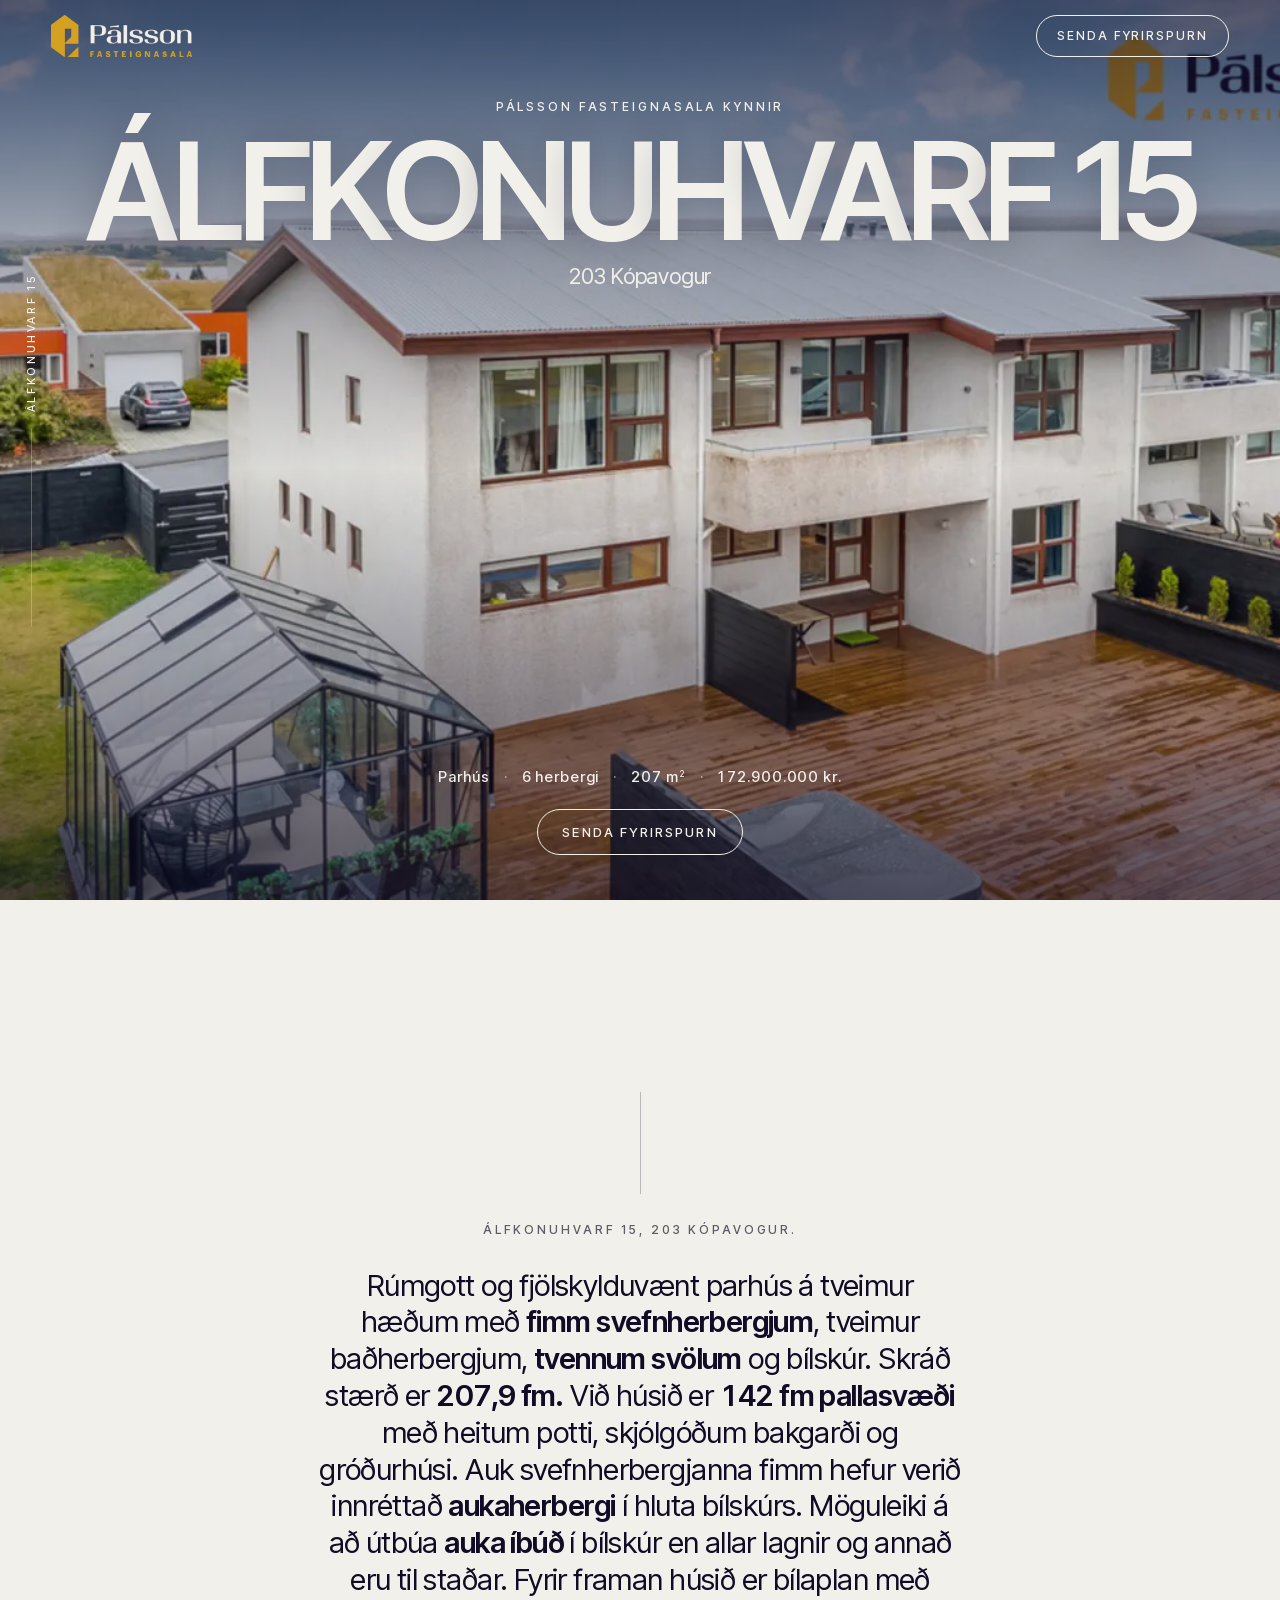
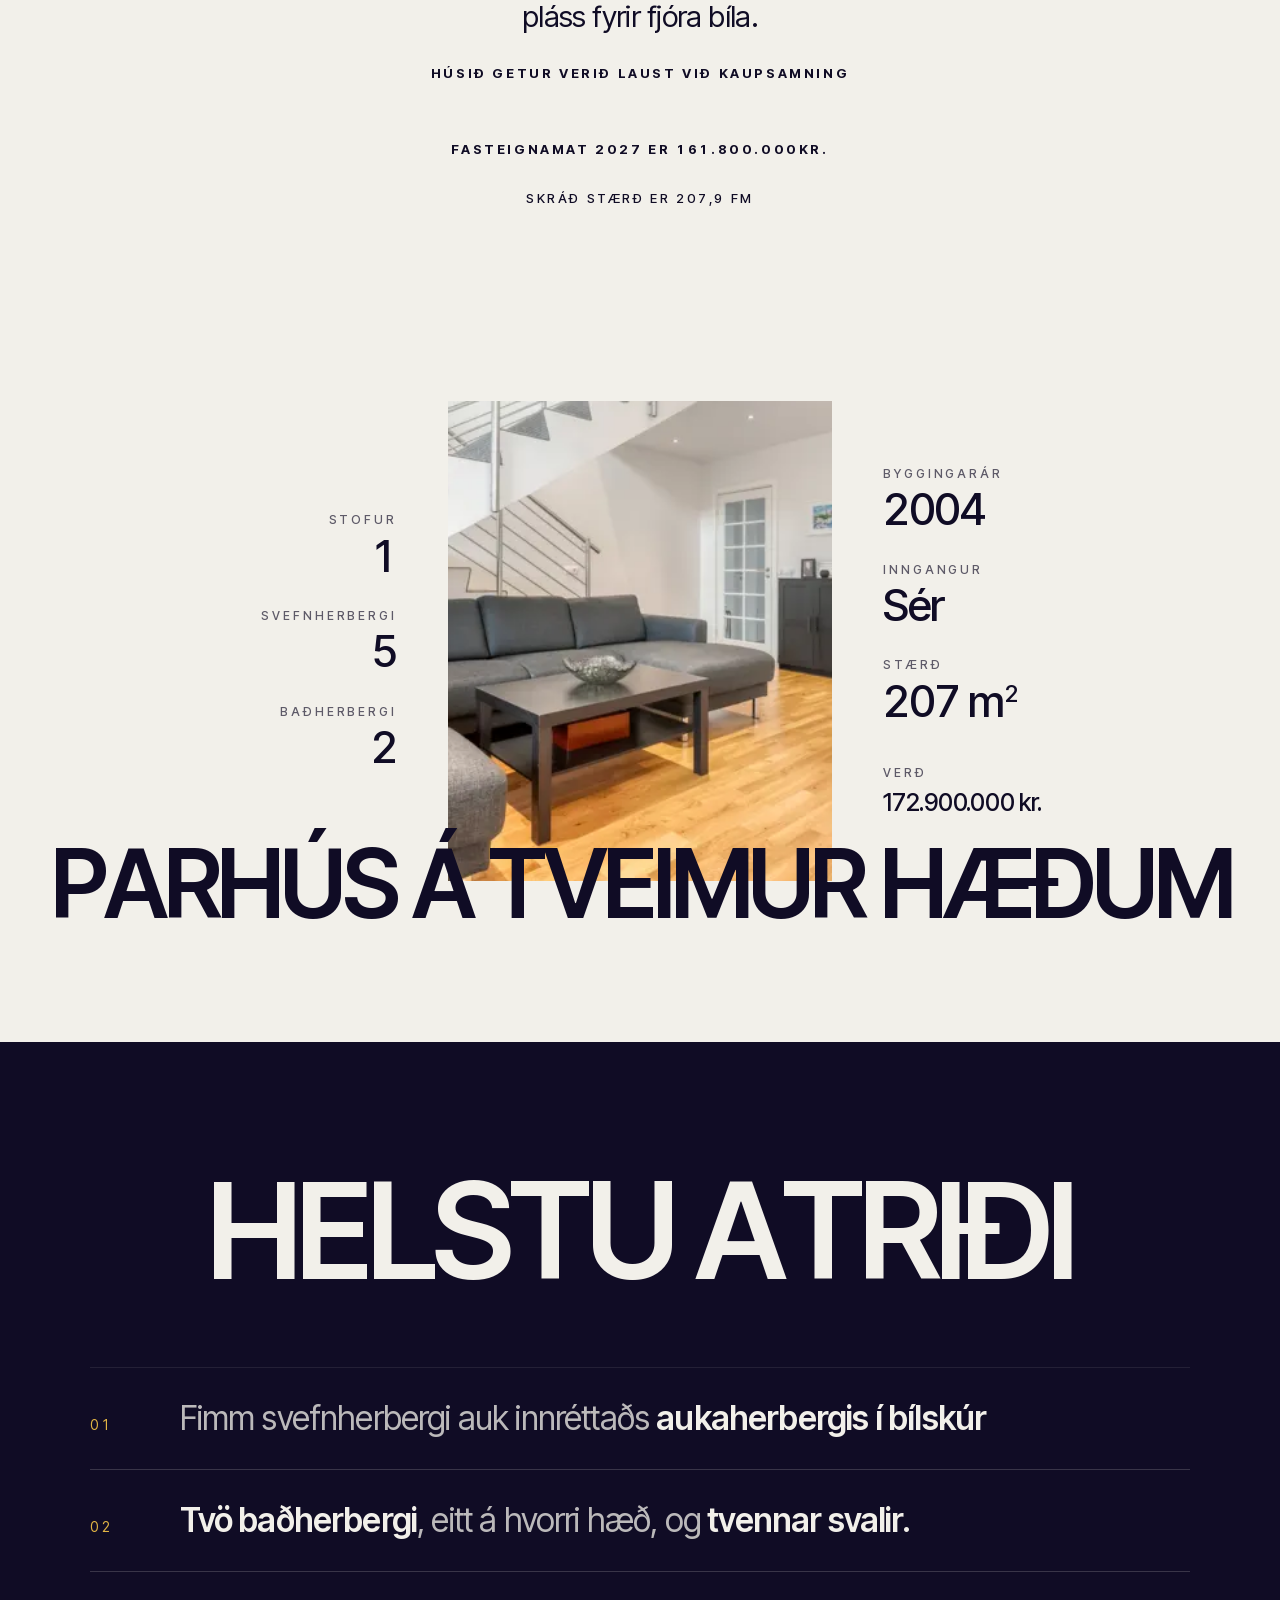
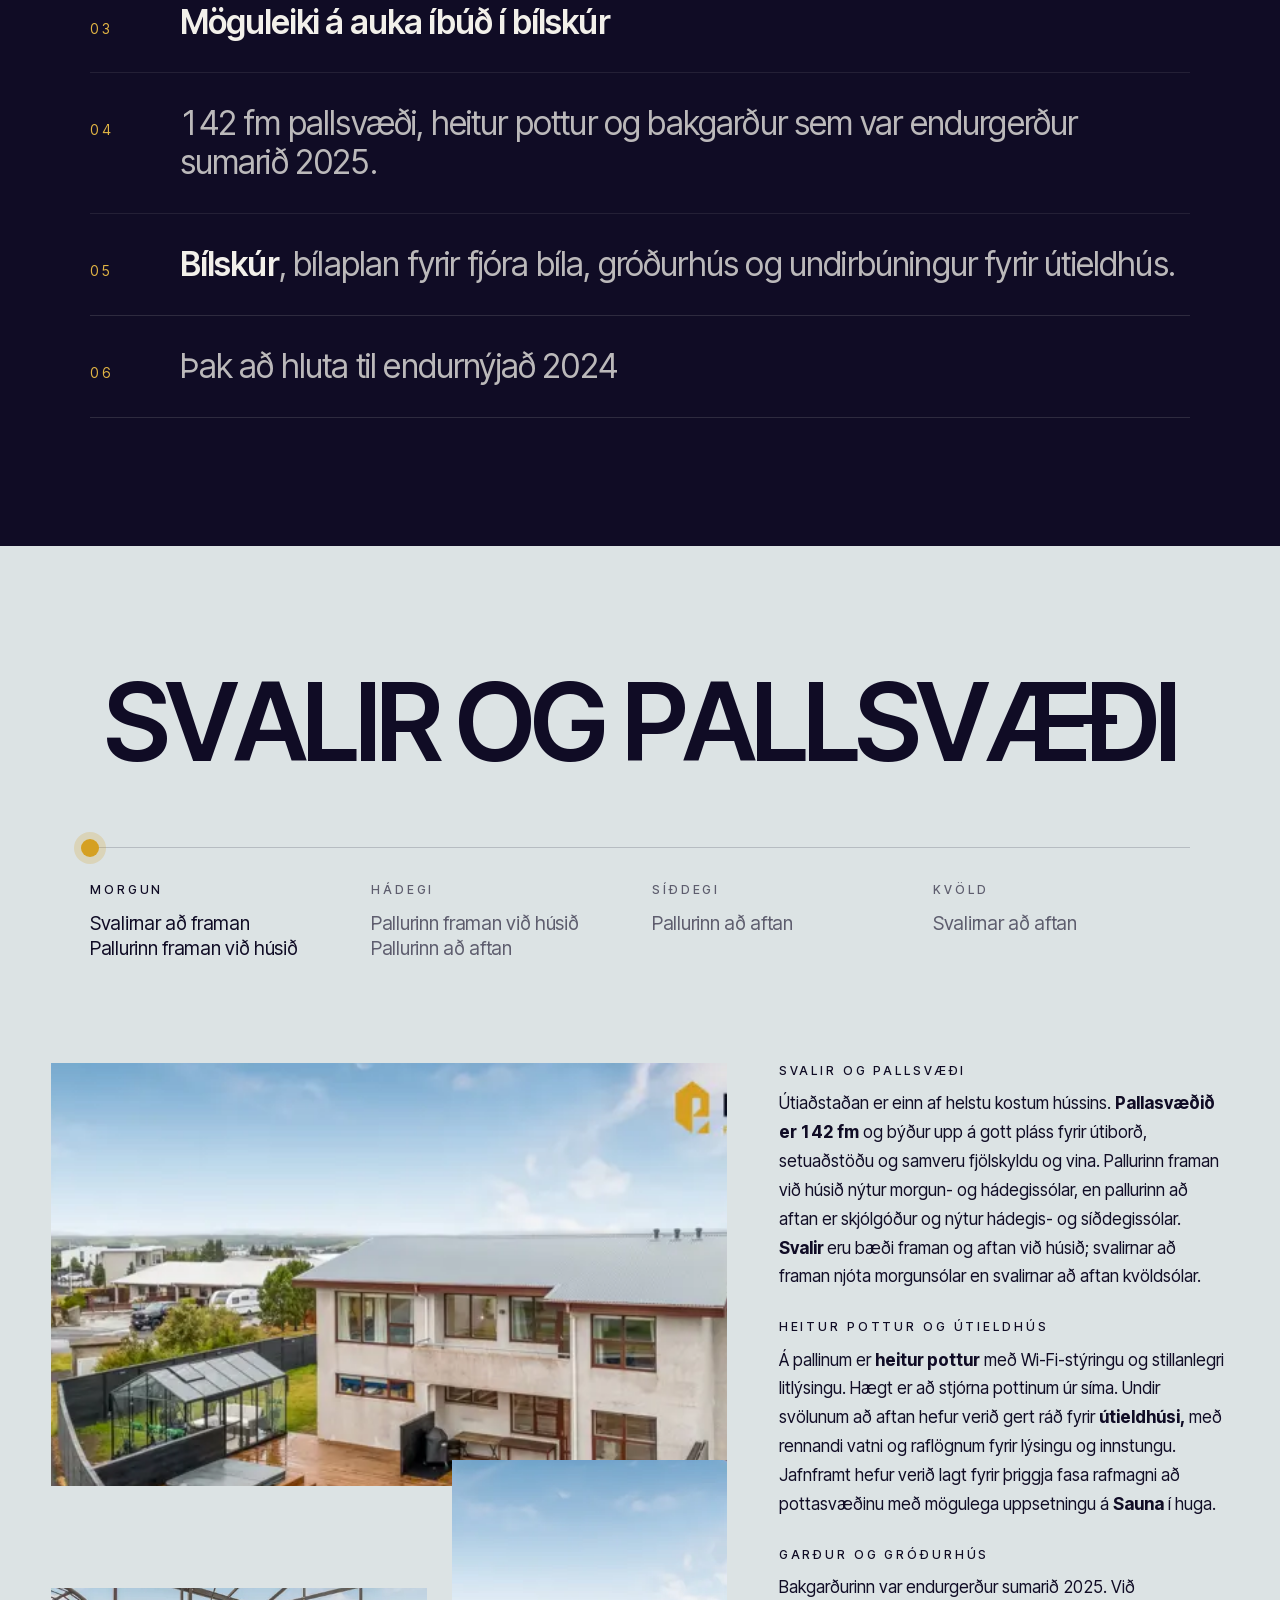
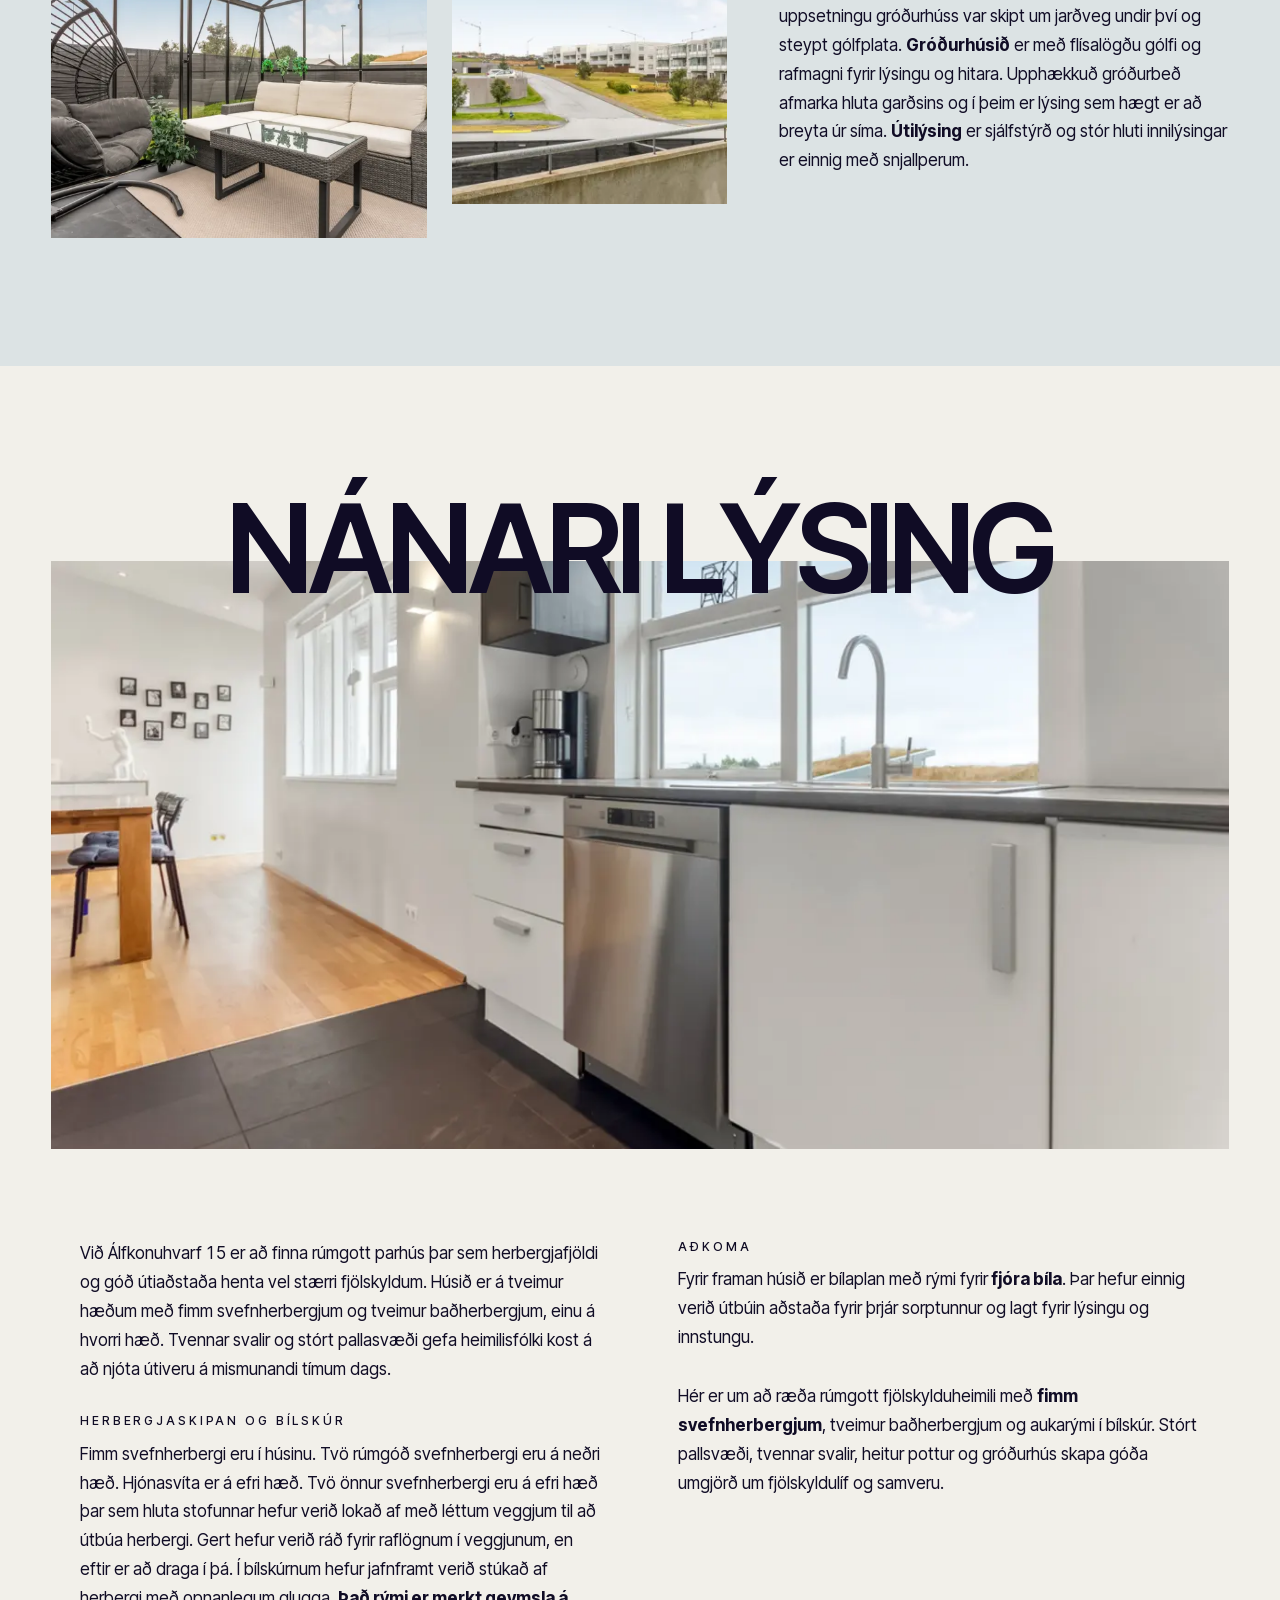
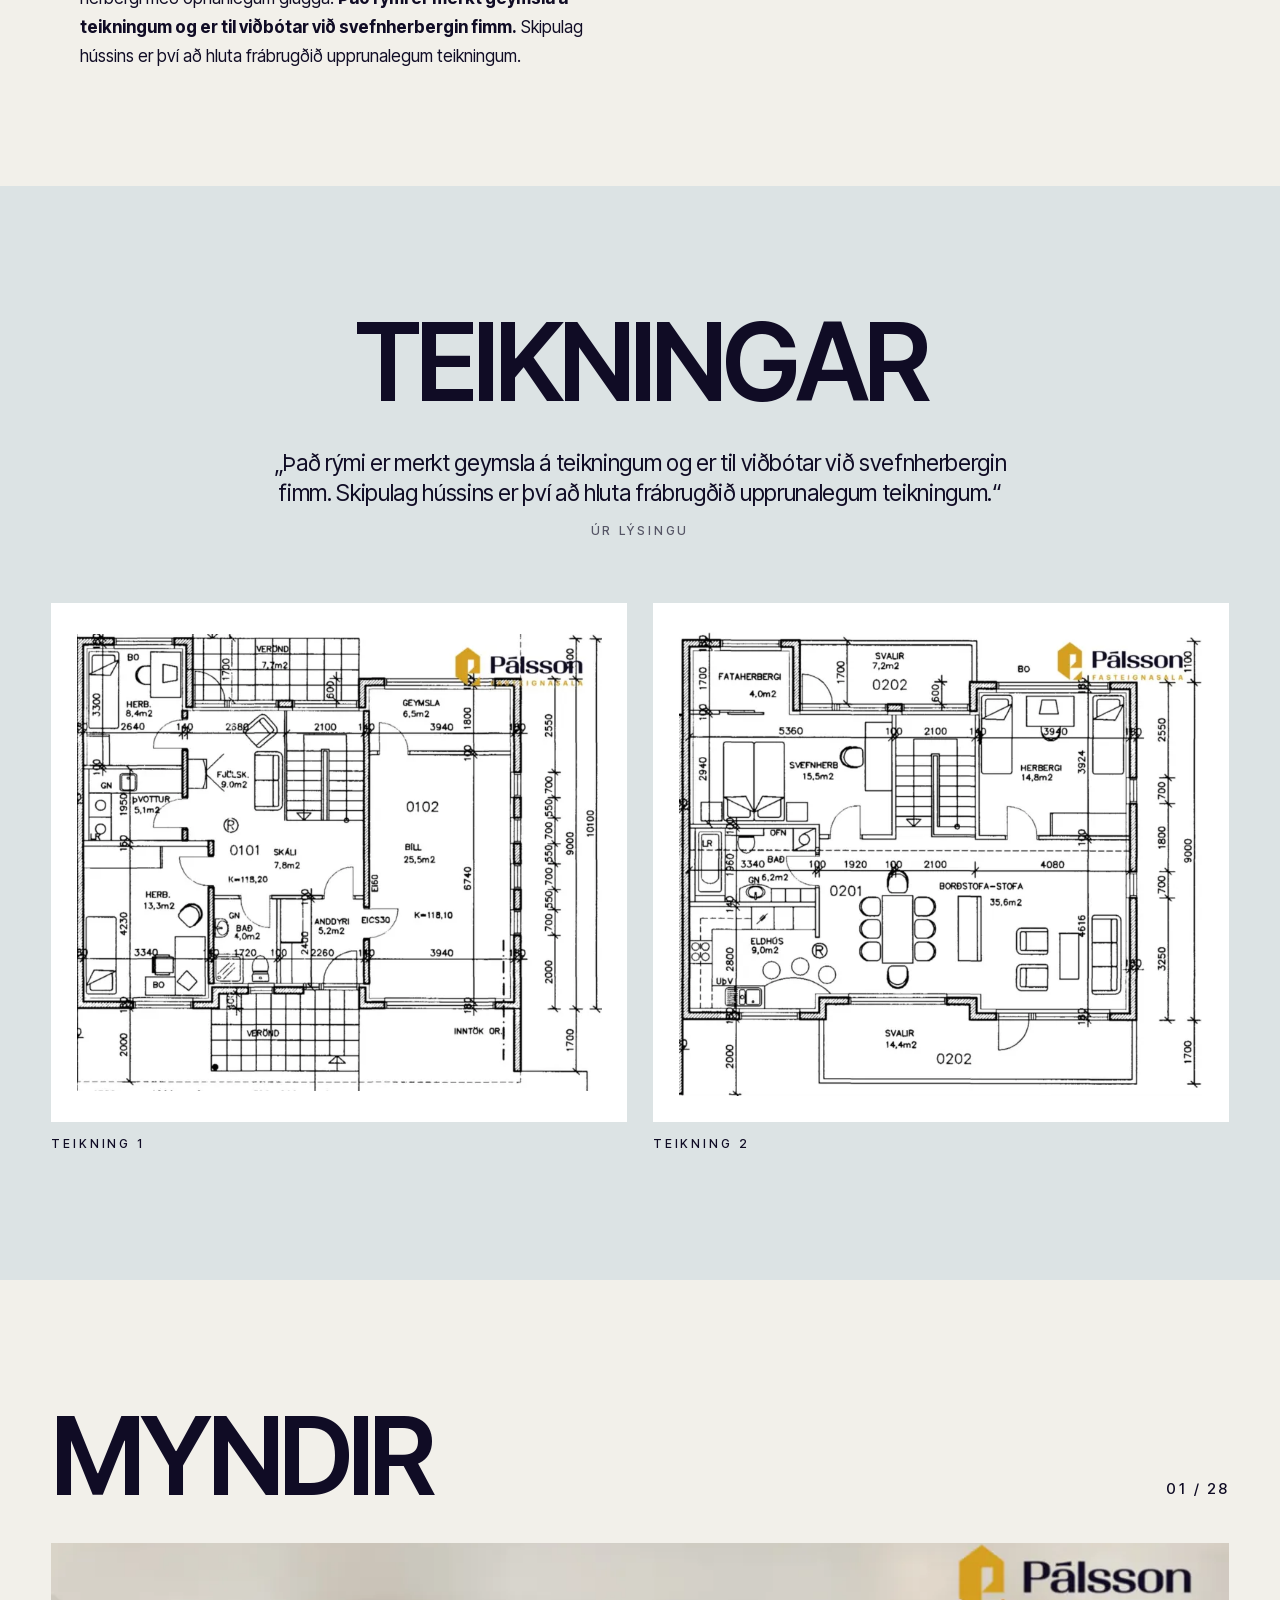
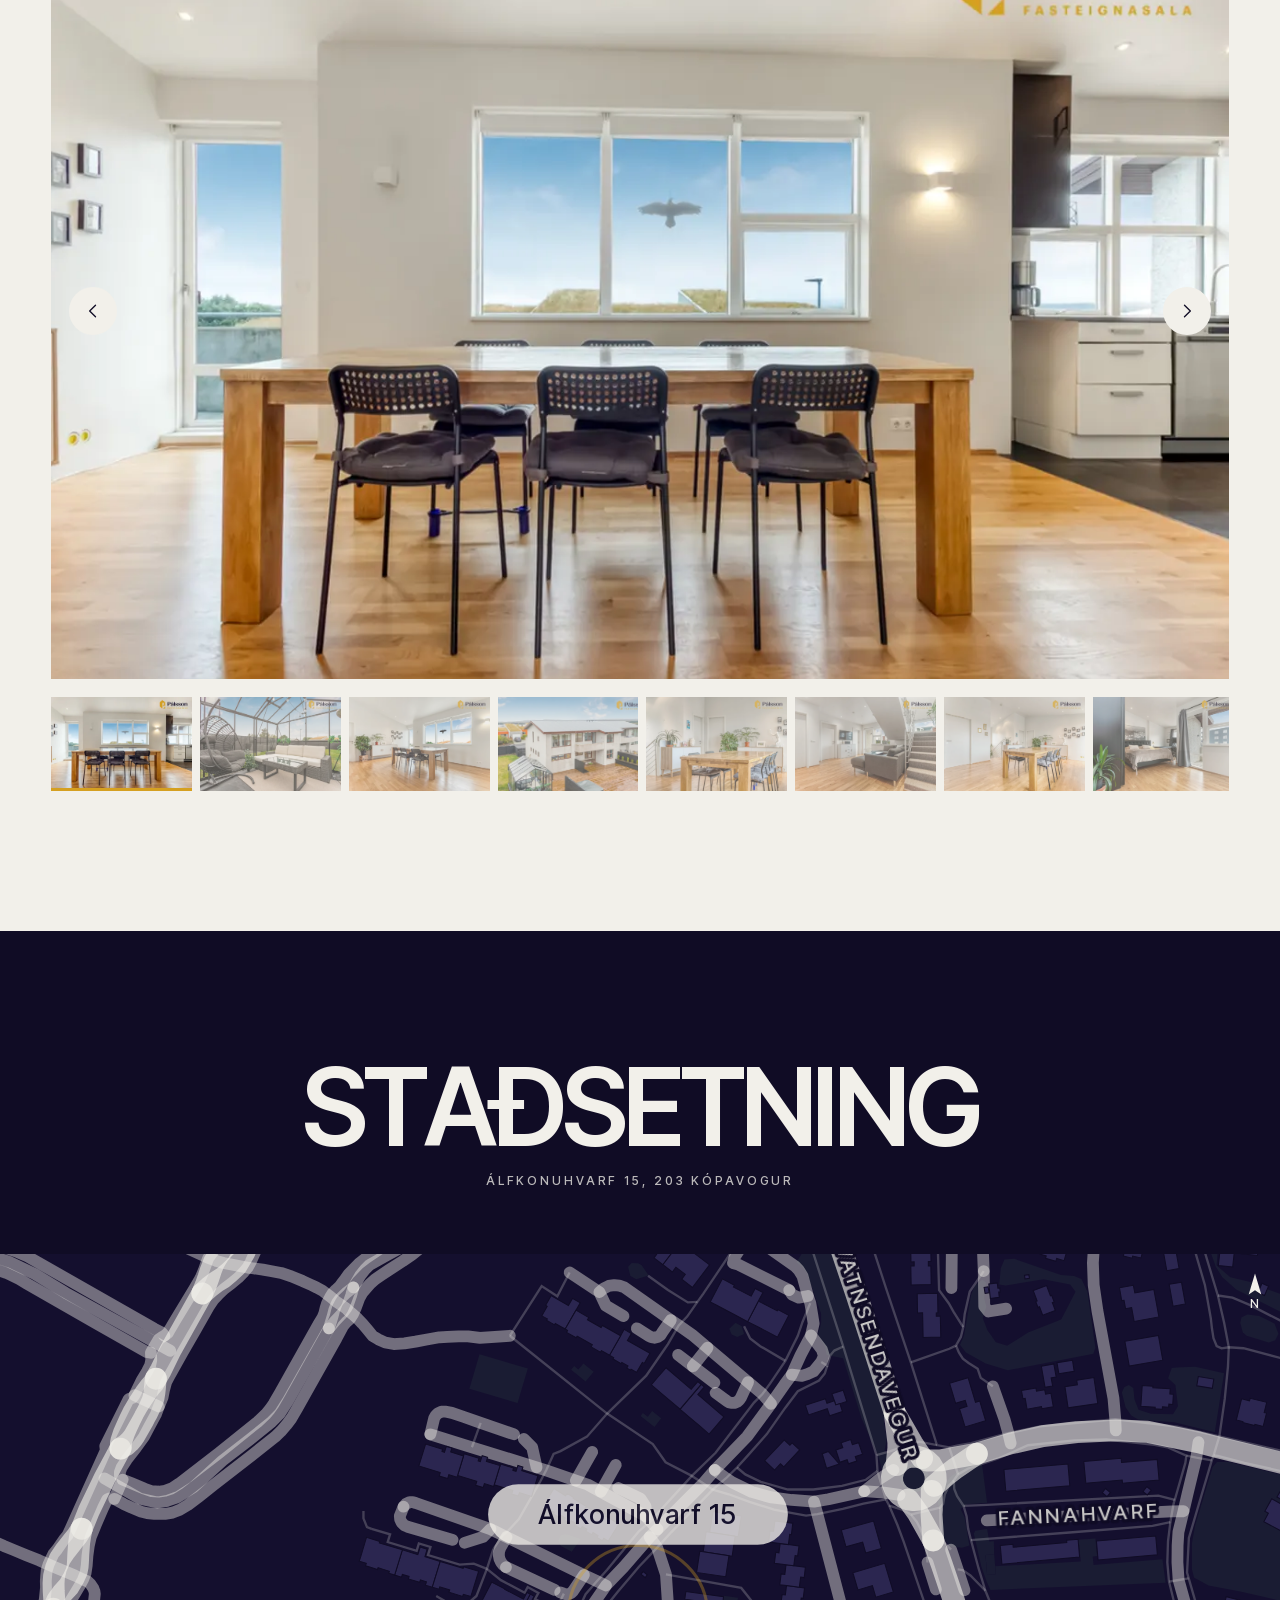
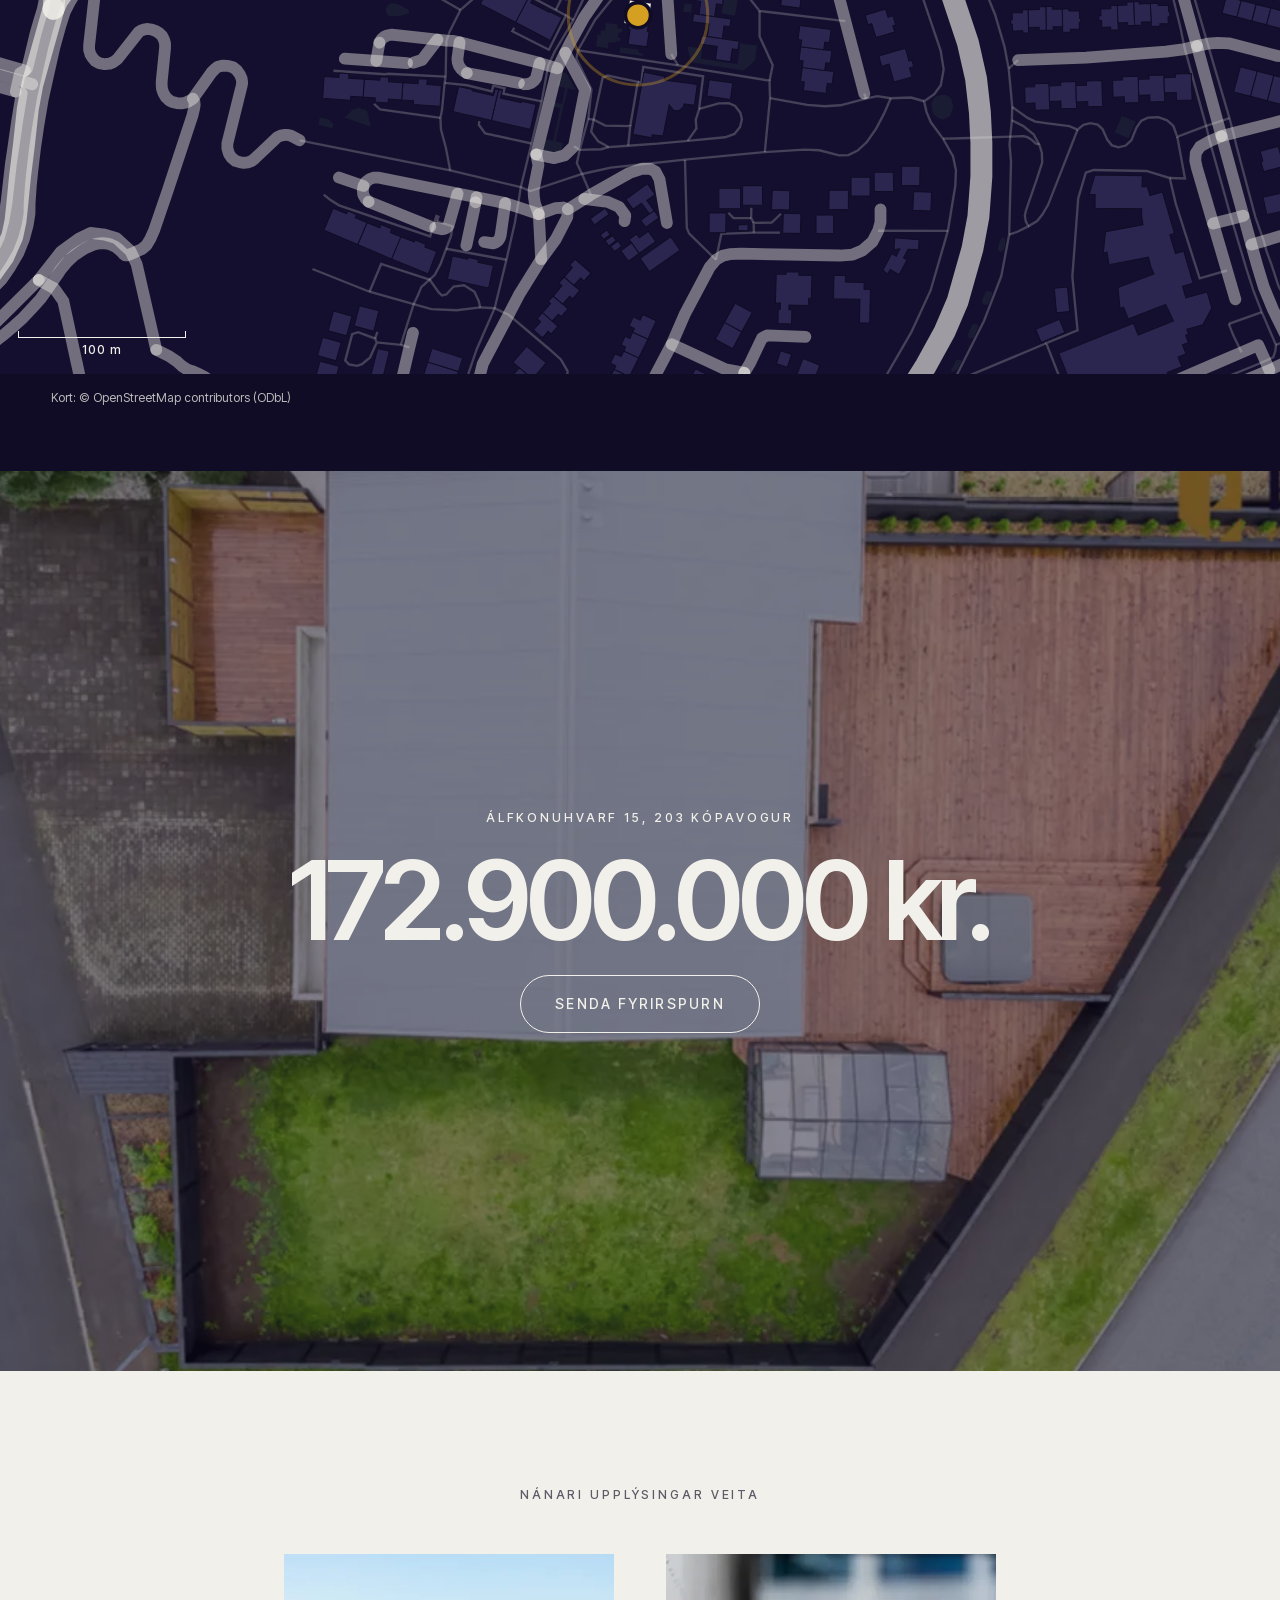
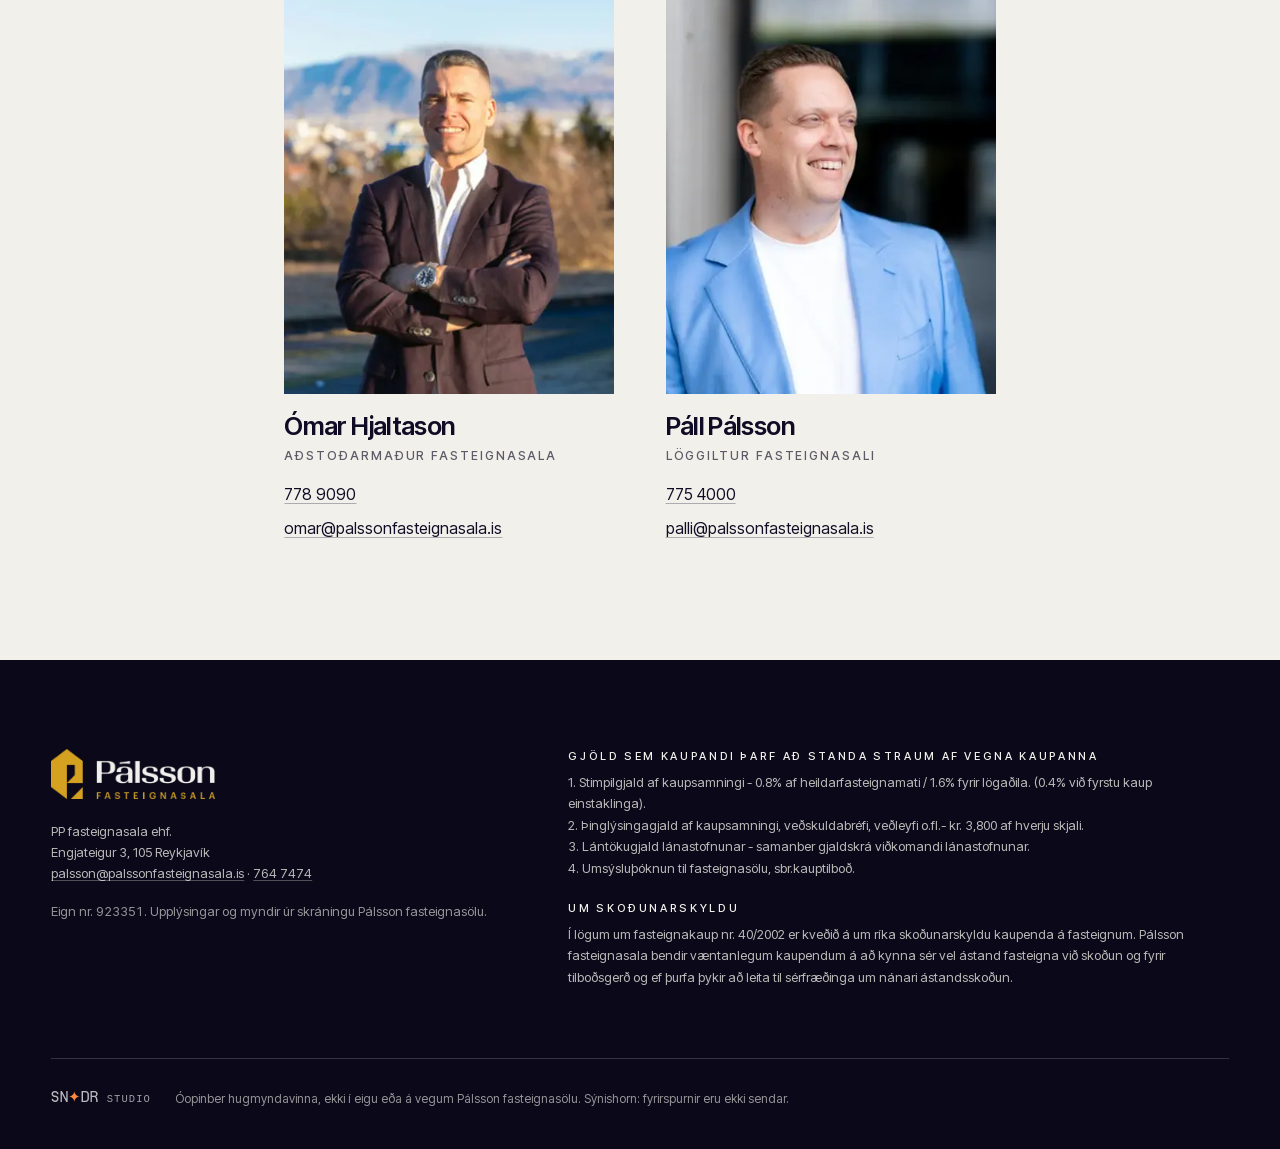
==== index.html @ 343c60f1 "Deploy d986062 (noindex preview, listing 923351)" ====
<!doctype html>
<html lang="is" class="no-js">
<head>
<meta charset="utf-8">
<meta name="viewport" content="width=device-width, initial-scale=1, viewport-fit=cover">
<title>Álfkonuhvarf 15, 203 Kópavogur | Pálsson fasteignasala</title>
<meta name="description" content="Rúmgott og fjölskylduvænt parhús á tveimur hæðum með fimm svefnherbergjum, tveimur baðherbergjum, tvennum svölum og bílskúr. Skráð stærð er 207,9 fm.">
<meta name="robots" content="noindex, nofollow">
<meta property="og:type" content="website">
<meta property="og:title" content="Álfkonuhvarf 15, 203 Kópavogur">
<meta property="og:description" content="Rúmgott og fjölskylduvænt parhús á tveimur hæðum með fimm svefnherbergjum, tveimur baðherbergjum, tvennum svölum og bílskúr. Skráð stærð er 207,9 fm.">
<meta property="og:image" content="og.jpg">
<meta name="theme-color" content="#100C25">
<link rel="icon" type="image/png" href="favicon.png">
<link rel="apple-touch-icon" href="apple-touch-icon.png">
<link rel="preload" as="font" type="font/woff2" href="fonts/InterTight-vf-latin.woff2" crossorigin>
<link rel="preload" as="image" href="img/05-2000.webp" imagesrcset="img/05-720.webp 720w, img/05-1280.webp 1280w, img/05-2000.webp 2000w" imagesizes="100vw" fetchpriority="high">
<script>(function () {
  var root = document.documentElement;
  function set(v) { if (root.getAttribute('data-input') !== v) root.setAttribute('data-input', v); }
  addEventListener('pointerdown', function () { set('pointer'); }, true);
  addEventListener('keydown', function (e) {
    if (e.key === 'Shift' || e.key === 'Control' || e.key === 'Alt' || e.key === 'Meta') return;
    set('key');
  }, true);
})();(function(h){h.classList.replace('no-js','js');if(!matchMedia('(prefers-reduced-motion: reduce)').matches){h.classList.add('motion');setTimeout(function(){if(!h.classList.contains('ready'))h.classList.remove('motion')},4000)}})(document.documentElement);</script>
<link rel="stylesheet" href="css/site.css">
<style>html[data-input="pointer"] :focus-visible:not(input):not(textarea):not(select):not([contenteditable="true"]) { outline: none; }
/* a focus target that is only a container (a menu panel, a dialog, a drawer): never ring it */
[tabindex="-1"]:focus { outline: none; }@font-face{font-family:'ProjektBlackbirdIS';src:url('fonts/ProjektBlackbirdIS.otf') format('opentype');font-weight:400;font-style:normal;font-display:swap}
.sndr-badge{display:inline-flex;align-items:center;gap:0.5rem;min-height:44px;text-decoration:none}
.sndr-badge-mark{font-family:'ProjektBlackbirdIS',sans-serif;color:var(--sndr-ink);font-size:15px;letter-spacing:0.02em}
.sndr-badge-star{color:var(--sndr-ember)}
.sndr-badge-studio{font-family:'Geist Mono',ui-monospace,'SF Mono',Menlo,monospace;color:var(--sndr-ink);font-size:10.5px;letter-spacing:0.1em;opacity:0.85}</style>
<script type="application/ld+json">{"@context":"https://schema.org","@type":["RealEstateListing","Product"],"name":"Álfkonuhvarf 15, 203 Kópavogur","image":"og.jpg","description":"Rúmgott og fjölskylduvænt parhús á tveimur hæðum með fimm svefnherbergjum, tveimur baðherbergjum, tvennum svölum og bílskúr. Skráð stærð er 207,9 fm.","offers":{"@type":"Offer","price":"172900000","priceCurrency":"ISK","availability":"https://schema.org/InStock","seller":{"@type":"RealEstateAgent","name":"Pálsson fasteignasala","telephone":"764 7474","address":"Engjateigur 3, 105 Reykjavík"},"itemOffered":{"@type":"House","name":"Álfkonuhvarf 15, 203 Kópavogur","floorSize":{"@type":"QuantitativeValue","value":"207","unitCode":"MTK"},"numberOfRooms":"6","yearBuilt":2004,"address":{"@type":"PostalAddress","streetAddress":"Álfkonuhvarf 15","postalCode":"203","addressLocality":"Kópavogur","addressCountry":"IS"},"geo":{"@type":"GeoCoordinates","latitude":64.09043239,"longitude":-21.81172445}}}}</script>
</head>
<body>
<a class="ep-skip" href="#efni">Fara í efni</a>

<header class="ep-head" data-head>
  <a class="ep-head__logo" href="#top" aria-label="Pálsson fasteignasala, efst á síðu">
    <img class="is-dark" src="brand/logo.webp" width="196" height="59" alt="Pálsson fasteignasala">
    <img class="is-light" src="brand/logo-light.webp" width="196" height="59" alt="" aria-hidden="true">
  </a>
  <button class="ep-btn ep-btn--head" type="button" data-enquiry-open><span class="ep-btn__fill" aria-hidden="true"></span><span class="ep-btn__label">Senda fyrirspurn</span></button>
</header>

<div class="ep-rail" aria-hidden="true"><span class="ep-rail__label" data-rail-label>Álfkonuhvarf 15</span><span class="ep-rail__track"><span class="ep-rail__fill" data-rail-fill></span></span></div>

<main id="efni">
  <div class="ep-hero-wrap" id="top" data-bg="photo" data-label="Álfkonuhvarf 15">
    <section class="ep-hero" data-hero>
      <div class="ep-hero__media" data-hero-media><img class="ep-hero__img" src="img/05-1280.webp" srcset="img/05-720.webp 720w, img/05-1280.webp 1280w, img/05-2000.webp 2000w" sizes="100vw" width="2400" height="1350" alt="Álfkonuhvarf 15: mynd 5 af 30 úr skráningu" fetchpriority="high" decoding="async" ></div>
      <div class="ep-hero__shade" aria-hidden="true"></div>
      <div class="ep-hero__text" data-hero-text>
        <p class="ep-label ep-hero__kicker" data-ctn>Pálsson Fasteignasala kynnir</p>
        <h1 class="ep-hero__title" data-fit data-chars-hero><span>ÁLFKONUHVARF 15</span></h1>
        <p class="ep-hero__place" data-ctn>203 Kópavogur</p>
        <p class="ep-hero__open" data-ctn data-until="2026-11-18T12:30:00"><span class="ep-label">Opið hús</span><span>Eignin verður sýnd miðvikudaginn 18. nóvember 2026 milli kl. 12:00 og kl. 12:30.</span></p>
        <ul class="ep-hero__cards" data-ctn aria-label="Helstu tölur"><li>Parhús</li><li class="dot" aria-hidden="true">·</li><li><span class="n">6 </span>herbergi</li><li class="dot" aria-hidden="true">·</li><li><span class="n">207 m<sup>2</sup></span></li><li class="dot" aria-hidden="true">·</li><li><span class="n">172.900.000 kr.</span></li></ul>
        <div class="ep-hero__cta" data-ctn><button class="ep-btn ep-btn--light" type="button" data-enquiry-open><span class="ep-btn__fill" aria-hidden="true"></span><span class="ep-btn__label">Senda fyrirspurn</span></button></div>
      </div>
    </section>
  </div>

  <section class="ep-intro" data-bg="light" data-label="Eignin" data-gable>
    <div class="ep-wrap ep-intro__inner">
      <span class="ep-rule ep-rule--v" data-line aria-hidden="true"></span>
      <p class="ep-label ep-intro__addr" data-ctn>Álfkonuhvarf 15, 203 Kópavogur.</p>
      <p class="ep-lead" data-ctn>Rúmgott og fjölskylduvænt parhús á tveimur hæðum með <strong>fimm svefnherbergjum</strong>, tveimur baðherbergjum, <strong>tvennum svölum</strong> og bílskúr. Skráð stærð er <strong><span class="n">207,9 fm</span>.</strong> Við húsið er <strong><span class="n">142 fm</span> pallasvæði</strong> með heitum potti, skjólgóðum bakgarði og gróðurhúsi. Auk svefnherbergjanna fimm hefur verið innréttað <strong>aukaherbergi</strong> í hluta bílskúrs. Möguleiki á að útbúa <strong>auka íbúð </strong>í bílskúr en allar lagnir og annað eru til staðar. Fyrir framan húsið er bílaplan með pláss fyrir fjóra bíla.</p>
      <p class="ep-intro__p" data-ctn><strong>Húsið getur verið laust við kaupsamning</p>
      <p class="ep-intro__p" data-ctn>Fasteignamat <span class="n">2027 </span>er <span class="n">161.800.000kr.</span></strong></p>
      <p class="ep-intro__p" data-ctn>Skráð stærð er <span class="n">207,9 fm</span></p>
    </div>
  </section>

  <section class="ep-facts" data-bg="light" data-label="Eignin">
    <div class="ep-facts__grid ep-wrap">
      <dl class="ep-facts__col"><div class="ep-fact"><dt class="ep-label">Stofur</dt><dd><span class="n">1</span></dd></div><div class="ep-fact"><dt class="ep-label">Svefnherbergi</dt><dd><span class="n">5</span></dd></div><div class="ep-fact"><dt class="ep-label">Baðherbergi</dt><dd><span class="n">2</span></dd></div></dl>
      <figure class="ep-frame ep-facts__photo" data-parallax><img class="" src="img/21-1280.webp" srcset="img/21-720.webp 720w, img/21-1280.webp 1280w, img/21-2000.webp 2000w" sizes="(min-width: 992px) 30vw, 80vw" width="2400" height="1601" alt="Álfkonuhvarf 15: mynd 21 af 30 úr skráningu" loading="lazy" decoding="async" ></figure>
      <div class="ep-facts__col ep-facts__col--r">
        <dl><div class="ep-fact"><dt class="ep-label">Byggingarár</dt><dd><span class="n">2004</span></dd></div><div class="ep-fact"><dt class="ep-label">Inngangur</dt><dd><span class="n">Sér</span></dd></div><div class="ep-fact"><dt class="ep-label">Stærð</dt><dd><span class="n">207 m<sup>2</sup></span></dd></div></dl>
        <p class="ep-facts__price"><span class="ep-label">Verð</span><span class="n">172.900.000 kr.</span></p>
      </div>
    </div>
    <h2 class="ep-display ep-facts__title" data-chars data-fit="shrink"><span>PARHÚS Á TVEIMUR HÆÐUM</span></h2>
  </section>

  <section class="ep-hl" data-bg="dark" data-label="Helstu atriði">
    <div class="ep-wrap">
      <h2 class="ep-display ep-hl__title" data-chars>HELSTU ATRIÐI</h2>
      <ol class="ep-hl__list">
        <li data-hl><span class="ep-hl__n n">01</span><span class="ep-hl__t">Fimm svefnherbergi auk innréttaðs <strong>aukaherbergis í bílskúr</strong></span></li>
        <li data-hl><span class="ep-hl__n n">02</span><span class="ep-hl__t"><strong>Tvö baðherbergi</strong>, eitt á hvorri hæð, og<strong> tvennar svalir.</strong></span></li>
        <li data-hl><span class="ep-hl__n n">03</span><span class="ep-hl__t"><strong>Möguleiki á auka íbúð í bílskúr</strong></span></li>
        <li data-hl><span class="ep-hl__n n">04</span><span class="ep-hl__t"><span class="n">142 fm</span> pallsvæði, heitur pottur og bakgarður sem var endurgerður sumarið <span class="n">2025.</span></span></li>
        <li data-hl><span class="ep-hl__n n">05</span><span class="ep-hl__t"><strong>Bílskúr</strong>, bílaplan fyrir fjóra bíla, gróðurhús og undirbúningur fyrir útieldhús.</span></li>
        <li data-hl><span class="ep-hl__n n">06</span><span class="ep-hl__t">Þak að hluta til endurnýjað <span class="n">2024</span></span></li>
      </ol>
      
    </div>
  </section>

  <section class="ep-out" data-bg="frost" data-label="Svalir og pallsvæði">
    <div class="ep-wrap">
      <h2 class="ep-display ep-out__title" data-chars>SVALIR OG PALLSVÆÐI</h2>
      
      <ol class="ep-day" data-day>
        <li class="ep-day__line" aria-hidden="true"><span class="ep-day__fill"></span><span class="ep-day__dot"></span></li>
        <li class="ep-day__stop" data-stop>
          <span class="ep-label">Morgun</span>
          <ul><li>svalirnar að framan</li><li>Pallurinn framan við húsið</li></ul>
        </li><li class="ep-day__stop" data-stop>
          <span class="ep-label">Hádegi</span>
          <ul><li>Pallurinn framan við húsið</li><li>pallurinn að aftan</li></ul>
        </li><li class="ep-day__stop" data-stop>
          <span class="ep-label">Síðdegi</span>
          <ul><li>pallurinn að aftan</li></ul>
        </li><li class="ep-day__stop" data-stop>
          <span class="ep-label">Kvöld</span>
          <ul><li>svalirnar að aftan</li></ul>
        </li>
      </ol>
      <div class="ep-out__collage">
        <figure class="ep-frame ep-out__a" data-parallax data-drift="-1"><img class="" src="img/27-1280.webp" srcset="img/27-720.webp 720w, img/27-1280.webp 1280w, img/27-2000.webp 2000w" sizes="(min-width: 992px) 52vw, 92vw" width="2400" height="1350" alt="Álfkonuhvarf 15: mynd 27 af 30 úr skráningu" loading="lazy" decoding="async" ></figure>
        <div class="ep-out__text"><div class="ep-block"><h3 class="ep-label">Svalir og pallsvæði</h3><p>Útiaðstaðan er einn af helstu kostum hússins. <strong>Pallasvæðið er <span class="n">142 fm</span></strong> og býður upp á gott pláss fyrir útiborð, setuaðstöðu og samveru fjölskyldu og vina. Pallurinn framan við húsið nýtur morgun- og hádegissólar, en pallurinn að aftan er skjólgóður og nýtur hádegis- og síðdegissólar. <strong>Svalir </strong>eru bæði framan og aftan við húsið; svalirnar að framan njóta morgunsólar en svalirnar að aftan kvöldsólar.</p></div><div class="ep-block"><h3 class="ep-label">Heitur pottur og útieldhús</h3><p>Á pallinum er <strong>heitur pottur</strong> með Wi-Fi-stýringu og stillanlegri litlýsingu. Hægt er að stjórna pottinum úr síma. Undir svölunum að aftan hefur verið gert ráð fyrir <strong>útieldhúsi,</strong> með rennandi vatni og raflögnum fyrir lýsingu og innstungu. Jafnframt hefur verið lagt fyrir þriggja fasa rafmagni að pottasvæðinu með mögulega uppsetningu á <strong>Sauna</strong> í huga.</p></div><div class="ep-block"><h3 class="ep-label">Garður og gróðurhús</h3><p>Bakgarðurinn var endurgerður sumarið <span class="n">2025. </span>Við uppsetningu gróðurhúss var skipt um jarðveg undir því og steypt gólfplata. <strong>Gróðurhúsið</strong> er með flísalögðu gólfi og rafmagni fyrir lýsingu og hitara. Upphækkuð gróðurbeð afmarka hluta garðsins og í þeim er lýsing sem hægt er að breyta úr síma. <strong>Útilýsing</strong> er sjálfstýrð og stór hluti innilýsingar er einnig með snjallperum.</p></div></div>
        <figure class="ep-frame ep-out__b" data-parallax data-drift="1"><img class="" src="img/03-1280.webp" srcset="img/03-720.webp 720w, img/03-1280.webp 1280w, img/03-2000.webp 2000w" sizes="(min-width: 992px) 30vw, 70vw" width="2400" height="1601" alt="Álfkonuhvarf 15: mynd 3 af 30 úr skráningu" loading="lazy" decoding="async" ></figure>
        <figure class="ep-frame ep-out__c" data-parallax data-drift="-1"><img class="" src="img/11-1280.webp" srcset="img/11-720.webp 720w, img/11-1280.webp 1280w, img/11-2000.webp 2000w" sizes="(min-width: 992px) 26vw, 60vw" width="2400" height="1601" alt="Álfkonuhvarf 15: mynd 11 af 30 úr skráningu" loading="lazy" decoding="async" ></figure>
      </div>
    </div>
  </section>

  <section class="ep-det" data-bg="light" data-label="Nánari lýsing">
    <div class="ep-det__head">
      <h2 class="ep-display ep-det__title" data-chars>NÁNARI LÝSING</h2>
      <figure class="ep-frame ep-det__photo" data-parallax data-clip><img class="" src="img/13-1280.webp" srcset="img/13-720.webp 720w, img/13-1280.webp 1280w, img/13-2000.webp 2000w" sizes="100vw" width="2400" height="1601" alt="Álfkonuhvarf 15: mynd 13 af 30 úr skráningu" loading="lazy" decoding="async" ></figure>
    </div>
    <div class="ep-wrap ep-det__cols">
      <div class="ep-block"><p>Við Álfkonuhvarf <span class="n">15 </span>er að finna rúmgott parhús þar sem herbergjafjöldi og góð útiaðstaða henta vel stærri fjölskyldum. Húsið er á tveimur hæðum með fimm svefnherbergjum og tveimur baðherbergjum, einu á hvorri hæð. Tvennar svalir og stórt pallasvæði gefa heimilisfólki kost á að njóta útiveru á mismunandi tímum dags.</p></div>
      <div class="ep-block"><h3 class="ep-label">Herbergjaskipan og bílskúr</h3><p>Fimm svefnherbergi eru í húsinu. Tvö rúmgóð svefnherbergi eru á neðri hæð. Hjónasvíta er á efri hæð. Tvö önnur svefnherbergi eru á efri hæð þar sem hluta stofunnar hefur verið lokað af með léttum veggjum til að útbúa herbergi. Gert hefur verið ráð fyrir raflögnum í veggjunum, en eftir er að draga í þá. Í bílskúrnum hefur jafnframt verið stúkað af herbergi með opnanlegum glugga. <strong>Það rými er merkt geymsla á teikningum og er til viðbótar við svefnherbergin fimm.</strong> Skipulag hússins er því að hluta frábrugðið upprunalegum teikningum.</p></div>
      
      
      
      <div class="ep-block"><h3 class="ep-label">Aðkoma</h3><p>Fyrir framan húsið er bílaplan með rými fyrir<strong> fjóra bíla</strong>. Þar hefur einnig verið útbúin aðstaða fyrir þrjár sorptunnur og lagt fyrir lýsingu og innstungu.</p></div>
      <div class="ep-block"><p>Hér er um að ræða rúmgott fjölskylduheimili með <strong>fimm svefnherbergjum</strong>, tveimur baðherbergjum og aukarými í bílskúr. Stórt pallsvæði, tvennar svalir, heitur pottur og gróðurhús skapa góða umgjörð um fjölskyldulíf og samveru.</p></div>
    </div>
  </section>

  <section class="ep-plans" data-bg="frost" data-label="Teikningar">
    <div class="ep-wrap">
      <h2 class="ep-display ep-plans__title" data-chars>TEIKNINGAR</h2>
      <p class="ep-plans__note" data-ctn>„Það rými er merkt geymsla á teikningum og er til viðbótar við svefnherbergin fimm. Skipulag hússins er því að hluta frábrugðið upprunalegum teikningum.“ <span class="ep-label">Úr lýsingu</span></p>
      <div class="ep-plans__grid">
        <button class="ep-plan" type="button" data-open-index="26" data-ctn aria-label="Opna teikningu 1 af 2"><img class="" src="img/28-1280.webp" srcset="img/28-720.webp 720w, img/28-1280.webp 1280w, img/28-2000.webp 2000w" sizes="(min-width: 992px) 44vw, 92vw" width="2400" height="2091" alt="Teikning 1 úr skráningu" loading="lazy" decoding="async" ><span class="ep-label">Teikning 1</span></button><button class="ep-plan" type="button" data-open-index="27" data-ctn aria-label="Opna teikningu 2 af 2"><img class="" src="img/29-1280.webp" srcset="img/29-720.webp 720w, img/29-1280.webp 1280w, img/29-2000.webp 2000w" sizes="(min-width: 992px) 44vw, 92vw" width="2400" height="2142" alt="Teikning 2 úr skráningu" loading="lazy" decoding="async" ><span class="ep-label">Teikning 2</span></button>
      </div>
    </div>
  </section>

  <section class="ep-gal" data-bg="light" data-label="Myndir">
    <div class="ep-wrap">
      <div class="ep-gal__head">
        <h2 class="ep-display ep-gal__title" data-chars>MYNDIR</h2>
        <p class="ep-gal__count" aria-live="polite"><span class="n" data-gal-cur>01</span> / <span class="n">28</span></p>
      </div>
      <div class="ep-gal__stage" data-gal-stage>
        <button class="ep-gal__open" type="button" data-gal-open aria-label="Stækka mynd"><img data-gal-img src="img/02-1280.webp" srcset="img/02-1280.webp 1280w, img/02-2000.webp 2000w" sizes="(min-width: 992px) 80vw, 100vw" width="2400" height="1601" alt="Álfkonuhvarf 15: mynd 2 af 30 úr skráningu" loading="lazy" decoding="async"></button>
        <button class="ep-round ep-gal__prev" type="button" data-gal-step="-1" aria-label="Fyrri mynd"><svg viewBox="0 0 24 24" aria-hidden="true"><path d="M15 5l-7 7 7 7"/></svg></button>
        <button class="ep-round ep-gal__next" type="button" data-gal-step="1" aria-label="Næsta mynd"><svg viewBox="0 0 24 24" aria-hidden="true"><path d="M9 5l7 7-7 7"/></svg></button>
      </div>
      <div class="ep-gal__railwrap">
        <ul class="ep-gal__rail" data-rail><li><button class="ep-thumb" type="button" data-thumb="0" aria-label="Mynd 1 af 28"><img src="img/02-720.webp" width="2400" height="1601" alt="" loading="lazy" decoding="async"></button></li><li><button class="ep-thumb" type="button" data-thumb="1" aria-label="Mynd 2 af 28"><img src="img/03-720.webp" width="2400" height="1601" alt="" loading="lazy" decoding="async"></button></li><li><button class="ep-thumb" type="button" data-thumb="2" aria-label="Mynd 3 af 28"><img src="img/04-720.webp" width="2400" height="1601" alt="" loading="lazy" decoding="async"></button></li><li><button class="ep-thumb" type="button" data-thumb="3" aria-label="Mynd 4 af 28"><img src="img/05-720.webp" width="2400" height="1350" alt="" loading="lazy" decoding="async"></button></li><li><button class="ep-thumb" type="button" data-thumb="4" aria-label="Mynd 5 af 28"><img src="img/06-720.webp" width="2400" height="1601" alt="" loading="lazy" decoding="async"></button></li><li><button class="ep-thumb" type="button" data-thumb="5" aria-label="Mynd 6 af 28"><img src="img/07-720.webp" width="2400" height="1601" alt="" loading="lazy" decoding="async"></button></li><li><button class="ep-thumb" type="button" data-thumb="6" aria-label="Mynd 7 af 28"><img src="img/08-720.webp" width="2400" height="1601" alt="" loading="lazy" decoding="async"></button></li><li><button class="ep-thumb" type="button" data-thumb="7" aria-label="Mynd 8 af 28"><img src="img/09-720.webp" width="2400" height="1601" alt="" loading="lazy" decoding="async"></button></li><li><button class="ep-thumb" type="button" data-thumb="8" aria-label="Mynd 9 af 28"><img src="img/10-720.webp" width="2400" height="1601" alt="" loading="lazy" decoding="async"></button></li><li><button class="ep-thumb" type="button" data-thumb="9" aria-label="Mynd 10 af 28"><img src="img/11-720.webp" width="2400" height="1601" alt="" loading="lazy" decoding="async"></button></li><li><button class="ep-thumb" type="button" data-thumb="10" aria-label="Mynd 11 af 28"><img src="img/12-720.webp" width="2400" height="1601" alt="" loading="lazy" decoding="async"></button></li><li><button class="ep-thumb" type="button" data-thumb="11" aria-label="Mynd 12 af 28"><img src="img/13-720.webp" width="2400" height="1601" alt="" loading="lazy" decoding="async"></button></li><li><button class="ep-thumb" type="button" data-thumb="12" aria-label="Mynd 13 af 28"><img src="img/14-720.webp" width="2400" height="1601" alt="" loading="lazy" decoding="async"></button></li><li><button class="ep-thumb" type="button" data-thumb="13" aria-label="Mynd 14 af 28"><img src="img/15-720.webp" width="2400" height="1601" alt="" loading="lazy" decoding="async"></button></li><li><button class="ep-thumb" type="button" data-thumb="14" aria-label="Mynd 15 af 28"><img src="img/16-720.webp" width="2400" height="1601" alt="" loading="lazy" decoding="async"></button></li><li><button class="ep-thumb" type="button" data-thumb="15" aria-label="Mynd 16 af 28"><img src="img/17-720.webp" width="2400" height="1601" alt="" loading="lazy" decoding="async"></button></li><li><button class="ep-thumb" type="button" data-thumb="16" aria-label="Mynd 17 af 28"><img src="img/18-720.webp" width="2400" height="1601" alt="" loading="lazy" decoding="async"></button></li><li><button class="ep-thumb" type="button" data-thumb="17" aria-label="Mynd 18 af 28"><img src="img/19-720.webp" width="2400" height="1601" alt="" loading="lazy" decoding="async"></button></li><li><button class="ep-thumb" type="button" data-thumb="18" aria-label="Mynd 19 af 28"><img src="img/20-720.webp" width="2400" height="1601" alt="" loading="lazy" decoding="async"></button></li><li><button class="ep-thumb" type="button" data-thumb="19" aria-label="Mynd 20 af 28"><img src="img/21-720.webp" width="2400" height="1601" alt="" loading="lazy" decoding="async"></button></li><li><button class="ep-thumb" type="button" data-thumb="20" aria-label="Mynd 21 af 28"><img src="img/22-720.webp" width="2400" height="1601" alt="" loading="lazy" decoding="async"></button></li><li><button class="ep-thumb" type="button" data-thumb="21" aria-label="Mynd 22 af 28"><img src="img/23-720.webp" width="2400" height="1601" alt="" loading="lazy" decoding="async"></button></li><li><button class="ep-thumb" type="button" data-thumb="22" aria-label="Mynd 23 af 28"><img src="img/24-720.webp" width="2400" height="1601" alt="" loading="lazy" decoding="async"></button></li><li><button class="ep-thumb" type="button" data-thumb="23" aria-label="Mynd 24 af 28"><img src="img/25-720.webp" width="2400" height="1601" alt="" loading="lazy" decoding="async"></button></li><li><button class="ep-thumb" type="button" data-thumb="24" aria-label="Mynd 25 af 28"><img src="img/26-720.webp" width="2400" height="1350" alt="" loading="lazy" decoding="async"></button></li><li><button class="ep-thumb" type="button" data-thumb="25" aria-label="Mynd 26 af 28"><img src="img/27-720.webp" width="2400" height="1350" alt="" loading="lazy" decoding="async"></button></li><li><button class="ep-thumb" type="button" data-thumb="26" aria-label="Mynd 27 af 28"><img src="img/28-720.webp" width="2400" height="2091" alt="" loading="lazy" decoding="async"></button></li><li><button class="ep-thumb" type="button" data-thumb="27" aria-label="Mynd 28 af 28"><img src="img/29-720.webp" width="2400" height="2142" alt="" loading="lazy" decoding="async"></button></li></ul>
      </div>
    </div>
  </section>

  <section class="ep-map" data-bg="dark" data-label="Staðsetning">
    <div class="ep-wrap ep-map__head">
      <h2 class="ep-display ep-map__title" data-chars>STAÐSETNING</h2>
      <p class="ep-label" data-ctn>Álfkonuhvarf 15, 203 Kópavogur</p>
    </div>
    <div class="ep-map__frame" data-map><svg class="ep-map__svg" viewBox="0 0 760 500" preserveAspectRatio="xMidYMid slice" role="img" aria-label="Kort af nágrenni Álfkonuhvarf 15, 203 Kópavogur. Eignin er merkt.">
    <g class="m-green"><path d="M593.8 479.4L619.4 469.5L622.6 470.8L627.5 483.2L626.1 486.5L600.5 496.5L597.3 495.0L592.5 482.6L593.8 479.4Z"/><path d="M627.5 486.7L634.4 504.2L603.0 516.6L596.1 499.2L627.5 486.7Z"/><path d="M287.7 506.6L263.6 523.2L268.6 501.3L274.5 478.5L280.4 492.7L287.7 506.6Z"/><path d="M333.7 284.9L336.2 285.1L342.0 295.1L337.1 294.1L333.3 309.8L329.8 325.6L334.3 326.8L333.6 330.1L331.6 332.1L328.5 332.7L325.0 332.4L322.6 330.3L323.8 324.5L328.5 325.3L332.7 305.7L328.0 304.9L328.8 302.2L333.8 303.4L335.7 293.8L330.7 292.8L333.7 284.9Z"/><path d="M408.0 269.3L416.9 270.5L416.3 276.5L438.0 279.9L439.4 267.5L449.4 268.7L448.4 277.5L441.6 283.5L410.4 278.7L408.0 269.3Z"/><path d="M410.9 244.2L410.3 249.3L405.7 248.6L406.3 243.7L410.9 244.2Z"/><path d="M438.2 240.3L436.4 251.1L428.4 249.5L429.8 239.1L438.2 240.3Z"/><path d="M366.8 256.3L366.5 258.2L369.7 258.9L369.3 261.1L367.5 260.9L366.8 263.9L368.6 264.2L368.0 266.3L366.2 266.1L364.4 267.0L361.3 266.8L360.9 270.3L354.0 269.3L354.7 262.3L356.4 262.6L356.9 259.6L359.3 259.8L359.8 255.4L366.8 256.3Z"/><path d="M368.2 269.7L367.9 273.0L381.9 274.9L381.7 273.5L379.4 273.0L379.2 271.1L368.2 269.7Z"/><path d="M189.8 311.4L194.9 312.5L197.9 315.4L197.3 317.8L189.2 315.8L189.8 311.4Z"/><path d="M204.7 311.5L209.4 306.8L213.1 305.7L217.9 307.4L220.1 315.7L219.6 316.8L204.7 311.5Z"/><path d="M344.9 205.5L339.5 213.1L333.0 209.6L331.5 206.4L332.8 203.3L335.5 202.7L337.7 203.1L344.9 205.5Z"/><path d="M381.0 42.9L385.2 49.0L377.8 51.2L374.3 49.3L372.9 43.9L375.0 41.6L378.9 41.7L381.0 42.9Z"/><path d="M346.4 101.2L352.5 106.2L347.7 112.0L339.1 105.0L340.9 102.8L343.4 104.9L346.4 101.2Z"/><path d="M392.6 133.7L388.6 138.9L380.3 132.5L381.7 130.7L384.6 132.9L387.2 129.5L392.6 133.7Z"/><path d="M674.3 313.9L670.1 323.7L661.9 320.2L666.1 310.4L674.3 313.9Z"/><path d="M436.7 77.1L440.4 79.2L441.8 83.7L437.8 85.5L434.4 84.0L433.0 80.7L436.7 77.1Z"/><path d="M590.3 214.5L590.9 221.7L591.3 226.4L586.1 226.8L585.1 214.9L590.3 214.5Z"/><path d="M524.3 22.0L532.2 15.6L533.5 14.5L532.2 12.5L530.4 11.4L527.4 11.0L524.8 11.8L522.8 9.8L520.8 11.8L519.6 13.8L519.1 15.9L518.9 17.2L521.2 16.7L521.6 18.0L522.2 19.7L523.0 20.9L524.3 22.0Z"/><path d="M524.0 165.8L527.5 161.4L528.7 156.9L525.2 153.2L526.6 146.1L524.8 136.0L526.4 129.5L495.0 34.7L471.6 -36.8L467.1 -51.2L464.0 -53.3L460.0 -27.0L480.0 29.7L472.9 41.2L476.1 43.6L478.9 47.3L487.5 71.6L487.5 77.5L485.6 84.3L489.9 91.4L490.8 96.2L500.6 98.2L511.4 133.5L521.5 156.4L524.0 165.8Z"/><path d="M560.5 312.6L564.3 310.3L566.1 304.9L564.7 299.9L561.4 298.0L558.2 298.3L554.9 299.5L553.1 302.9L553.3 306.9L554.4 309.8L557.1 311.7L560.5 312.6Z"/><path d="M708.9 228.4L717.6 233.1L736.5 236.6L770.5 244.5L773.7 239.9L778.1 223.3L784.2 222.4L829.8 231.7L842.7 234.8L847.9 232.6L852.1 222.5L862.5 198.2L861.8 195.6L843.2 189.3L822.6 182.9L776.1 170.9L729.5 159.8L722.6 159.8L720.0 162.8L709.6 197.5L707.7 207.9L707.7 223.5L708.9 228.4Z"/><path d="M505.3 -8.2L513.6 9.2L537.0 13.9L539.5 12.0L538.5 6.9L525.7 -13.8L519.5 -24.2L514.6 -26.8L507.2 -43.4L505.0 -60.5L498.3 -57.4L496.4 -48.5L507.5 -14.7L505.3 -8.2Z"/><path d="M692.1 231.4L690.2 217.5L649.3 220.9L648.8 215.8L651.4 215.6L650.4 205.1L640.4 205.9L641.7 218.9L590.9 221.7L591.3 226.4L586.1 226.8L585.1 214.9L590.3 214.5L590.1 206.8L587.4 207.0L586.1 199.6L579.0 200.5L578.2 202.3L582.7 222.0L585.8 230.7L588.1 235.7L692.1 231.4Z"/><path d="M560.1 205.3L564.1 209.7L571.1 210.6L575.6 209.3L572.7 192.4L570.3 187.6L574.2 184.9L586.1 184.0L582.7 158.1L572.5 162.3L563.7 169.1L559.6 174.5L557.3 180.4L556.8 184.6L559.1 188.9L559.2 196.6L560.1 205.3Z"/><path d="M536.6 174.8L538.9 176.7L541.7 177.6L544.7 177.5L547.2 176.6L549.3 175.0L550.8 172.7L551.5 170.2L551.4 167.5L550.4 165.0L548.8 162.9L546.6 161.4L544.0 160.7L541.3 160.8L538.6 161.9L536.4 163.9L534.9 166.5L534.5 169.4L535.1 172.3L536.6 174.8Z"/><path d="M585.3 101.3L598.4 105.3L649.2 95.5L650.4 91.9L645.7 58.7L642.1 51.1L637.7 49.3L629.9 48.7L602.2 39.1L596.4 39.5L594.2 44.7L593.3 54.3L597.1 54.9L619.6 51.3L635.4 54.3L638.6 58.7L630.1 75.2L610.5 82.8L598.0 90.8L591.3 88.6L586.2 81.4L583.5 74.3L585.7 67.6L584.4 62.7L585.4 53.1L583.3 51.6L578.9 54.6L576.6 60.4L572.4 84.6L570.0 90.1L573.5 94.7L585.3 101.3Z"/><path d="M740.2 84.8L753.3 88.8L757.2 87.5L759.1 83.6L756.8 77.6L747.6 73.0L740.6 72.2L737.1 74.0L736.4 77.2L737.9 82.7L740.2 84.8Z"/><path d="M777.5 79.3L784.9 80.1L786.3 77.8L785.7 74.0L770.2 63.6L754.1 57.8L749.5 56.2L743.6 53.1L730.5 50.0L724.8 45.1L722.4 43.1L723.2 32.1L729.6 9.0L740.3 10.5L741.3 5.5L725.6 1.2L719.4 1.8L716.7 20.8L717.7 32.1L721.8 43.6L725.8 50.0L734.0 57.3L766.6 73.8L777.5 79.3Z"/><path d="M721.3 142.1L726.8 107.0L709.6 103.2L698.7 103.7L695.7 103.9L693.6 110.0L697.9 114.1L699.4 126.7L696.5 131.4L683.3 131.1L676.0 128.7L673.6 122.6L672.9 115.8L670.2 114.1L667.5 115.3L666.1 118.5L668.3 127.2L671.7 132.1L675.8 134.5L697.2 136.2L721.3 142.1Z"/><path d="M551.5 489.2L555.8 482.6L555.8 480.8L554.2 479.6L552.2 481.0L548.6 486.7L548.6 488.1L550.0 489.3L551.5 489.2Z"/><path d="M566.1 462.6L568.5 460.8L570.6 457.1L570.6 455.6L569.2 455.1L567.8 455.5L564.8 461.2L564.8 462.3L566.1 462.6Z"/><path d="M574.8 439.9L574.8 441.8L576.0 442.8L578.1 442.2L580.7 436.0L580.5 434.5L578.6 434.1L577.0 434.9L574.8 439.9Z"/><path d="M585.2 422.9L586.8 422.2L589.0 416.9L589.0 415.1L587.3 414.4L585.4 414.7L583.1 419.5L583.1 421.8L585.2 422.9Z"/><path d="M594.4 391.2L595.9 390.2L596.9 386.5L596.9 383.6L595.8 382.6L594.3 383.2L593.1 386.2L592.5 388.9L592.7 390.6L594.4 391.2Z"/><path d="M231.0 251.3L229.9 250.3L229.2 248.9L229.1 247.4L229.5 245.9L230.4 244.7L231.6 243.9L233.1 243.6L236.0 244.1L242.1 247.2L242.8 247.9L242.9 248.8L242.6 249.6L241.9 250.0L241.1 250.1L237.0 251.2L231.0 251.3Z"/><path d="M313.4 104.3L307.3 124.7L278.7 116.2L284.7 95.8L313.4 104.3Z"/></g>
    <g class="m-water"></g>
    <g class="m-path"><path pathLength="1" d="M564.7 211.8L559.0 205.8"/><path pathLength="1" d="M243.1 447.9L238.0 446.5L223.7 445.0L219.7 454.0L217.7 455.6L214.9 457.9L212.0 458.9L207.2 458.0L205.0 455.7L209.1 440.1L212.6 438.9L222.7 442.7L223.7 445.0"/><path pathLength="1" d="M245.6 422.3L238.0 446.5"/><path pathLength="1" d="M454.1 332.0L457.2 300.0L456.9 289.6L414.7 282.7L402.6 280.5L343.2 271.5L342.2 276.5L351.2 294.8L349.3 312.1L344.2 330.7L342.5 338.6L345.6 345.0"/><path pathLength="1" d="M285.1 424.2L284.3 420.5L281.7 414.9L275.5 411.1L269.3 411.8L265.0 416.5L262.4 417.1L260.5 415.3L258.4 412.4L255.1 407.7L250.1 412.2L248.2 416.9L245.6 422.3"/><path pathLength="1" d="M185.5 401.4L219.4 414.9L245.6 422.3L256.1 425.2L271.1 425.9L285.1 424.2L293.7 424.7L298.3 426.9L302.0 428.6L325.7 448.6L333.0 455.1L337.0 462.0L336.3 470.8L336.9 476.5L343.1 483.6L358.1 491.3L372.0 497.0"/><path pathLength="1" d="M222.7 442.7L224.1 438.7"/><path pathLength="1" d="M204.5 511.4L208.5 507.3L212.0 489.9"/><path pathLength="1" d="M345.2 605.0L343.5 600.7L343.5 596.8L345.1 590.5L345.5 585.3L342.7 578.5L338.7 571.6L331.6 560.6L327.6 555.7L324.0 550.6L300.0 518.9L292.1 507.3L287.9 500.5L283.1 490.6L278.4 474.9L278.2 463.3L283.0 449.2L293.7 424.7L300.7 395.9L305.7 373.9L307.3 364.6L307.8 362.1L309.2 352.8L315.6 326.9L321.6 301.9L325.5 280.7L329.3 272.4L340.5 253.5L347.7 238.2L354.4 230.5L360.5 223.7L379.2 201.0L386.1 195.0L410.8 168.0L424.9 154.3L447.7 124.5L452.7 119.4L457.2 113.2L466.3 99.7L473.7 84.8L476.5 76.6L481.1 65.4"/><path pathLength="1" d="M219.4 414.9L226.3 398.4L255.1 407.7L258.2 404.9L261.7 398.1L264.9 389.4L267.7 382.0L268.8 376.1L266.4 375.4L259.4 373.2"/><path pathLength="1" d="M406.7 336.5L407.8 377.1L409.2 380.4L425.1 395.9"/><path pathLength="1" d="M425.1 395.9L428.3 380.5L447.6 379.8L463.1 379.8"/><path pathLength="1" d="M447.6 379.8L447.5 374.0L458.2 373.9L463.7 368.6"/><path pathLength="1" d="M447.5 374.0L446.0 371.2L446.1 365.0"/><path pathLength="1" d="M446.0 371.2L435.5 371.2L432.5 368.0"/><path pathLength="1" d="M315.6 326.9L288.1 320.9L284.3 315.8L284.6 313.6"/><path pathLength="1" d="M273.4 247.6L259.0 239.3"/><path pathLength="1" d="M302.0 200.3L308.1 193.6L320.7 171.5L324.3 164.7L328.7 155.0L332.8 153.3L348.5 144.7L360.5 131.0L383.7 108.5L394.3 93.1L396.6 89.8L403.0 78.7L408.0 73.4L414.1 64.7L417.6 59.8L429.4 42.3L442.3 22.6"/><path pathLength="1" d="M343.2 271.5L353.4 253.4L366.7 237.0L379.5 221.8L390.2 210.6L398.5 201.5L423.2 176.2L431.1 169.4L437.6 163.0L443.3 156.7L455.3 143.2L466.3 127.5L473.7 117.7L486.3 111.4L489.7 107.2L491.2 102.6"/><path pathLength="1" d="M456.9 289.6L458.8 280.4L451.0 263.3L451.0 248.2"/><path pathLength="1" d="M395.4 226.5L440.1 234.5L451.0 248.2L501.9 254.2"/><path pathLength="1" d="M457.2 300.0L479.3 304.0L489.7 304.8L499.0 304.2L514.1 300.2"/><path pathLength="1" d="M264.6 287.2L233.0 285.6L231.0 285.5L228.4 285.8L198.0 283.7"/><path pathLength="1" d="M261.5 311.7L225.7 306.7L222.1 303.3"/><path pathLength="1" d="M292.9 211.5L298.6 203.2L302.0 200.3"/><path pathLength="1" d="M192.2 357.2L195.8 360.1L201.3 363.6L255.4 382.1L258.0 373.6"/><path pathLength="1" d="M259.4 373.2L260.3 370.4L259.1 370.0L258.0 373.6"/><path pathLength="1" d="M264.9 389.4L300.7 395.9"/><path pathLength="1" d="M540.9 191.0L544.9 190.0L553.3 188.0L558.2 186.8"/><path pathLength="1" d="M415.1 306.3L426.8 303.1L432.7 303.0L436.5 304.6L439.6 308.6L440.5 312.6L439.4 317.1L436.1 321.2L430.5 323.2L408.3 325.3L390.3 327.0L373.0 328.2L361.4 329.0L355.2 325.6L351.0 319.9L352.5 312.7L357.8 287.9L360.7 286.5L378.7 290.3L374.2 316.6"/><path pathLength="1" d="M349.3 312.1L350.4 312.4L352.5 312.7L359.4 316.3L374.2 316.6L373.0 328.2"/><path pathLength="1" d="M378.7 290.3L380.8 290.7L381.9 281.4L417.5 287.0L415.1 306.3L415.1 306.6L413.1 312.8L413.5 317.9L408.3 325.3"/><path pathLength="1" d="M340.5 253.5L336.1 250.9L325.9 271.2L304.2 260.3L305.3 258.2"/><path pathLength="1" d="M289.1 223.2L297.4 229.9L311.5 237.4L313.3 234.0L319.7 237.5L317.7 241.1L330.0 247.6L336.1 250.9"/><path pathLength="1" d="M330.0 247.6L334.8 237.9"/><path pathLength="1" d="M289.1 223.2L281.3 220.1L272.9 220.7L254.1 215.0L255.6 210.2L248.7 208.1L247.4 212.5L230.2 207.3L231.6 202.7L220.6 199.4"/><path pathLength="1" d="M321.6 301.9L298.8 297.3L299.6 294.1L292.9 292.5L292.0 295.9L277.3 292.3L264.0 290.9"/><path pathLength="1" d="M414.1 64.7L408.4 65.0L396.6 57.6L384.8 49.2"/><path pathLength="1" d="M282.8 143.6L281.9 146.2"/><path pathLength="1" d="M280.2 151.0L281.9 146.2"/><path pathLength="1" d="M724.0 144.5L722.1 150.8L720.6 155.9"/><path pathLength="1" d="M601.0 305.2L610.1 311.7L614.7 313.9L622.0 314.9L634.9 316.6L639.8 318.7L643.3 315.8L647.4 314.8L651.7 315.7L654.6 318.3L657.5 324.7L660.2 328.0L664.1 329.2L668.4 328.1L671.8 324.9L674.8 317.4L677.7 313.3L681.6 311.5L687.7 311.3L693.0 313.1L696.7 316.5L699.0 322.9L716.1 316.4"/><path pathLength="1" d="M606.2 322.6L566.3 323.9"/><path pathLength="1" d="M600.8 313.1L607.4 316.4L613.8 321.6L617.1 327.6"/><path pathLength="1" d="M639.8 318.7L622.3 363.3L618.9 369.1L615.8 372.9L610.5 376.1"/><path pathLength="1" d="M599.2 381.0L604.1 379.3L610.5 376.1L609.0 372.8L608.5 369.7L609.2 366.6L615.0 349.8L618.8 338.2L618.6 332.3L617.1 327.6L614.9 326.8L612.5 324.6L610.0 323.1L608.0 322.6L606.2 322.6"/><path pathLength="1" d="M466.3 99.7L451.4 91.0L445.4 86.4L441.8 79.1"/><path pathLength="1" d="M576.5 206.1L635.0 201.6L684.3 197.7L694.9 195.5"/><path pathLength="1" d="M572.1 185.8L586.1 185.2L687.8 179.7L697.5 182.3"/><path pathLength="1" d="M704.4 156.0L710.3 157.2L719.5 158.8"/><path pathLength="1" d="M882.0 111.4L862.5 112.3L820.1 93.0L800.2 86.7L779.9 84.0L765.1 78.3L742.3 66.6L731.8 62.2L723.1 60.9"/><path pathLength="1" d="M1316.8 -240.0L1308.8 -228.9L1305.6 -218.8L1299.1 -188.7L1296.3 -175.6L1291.1 -159.7L1286.7 -150.7L1282.2 -145.4L1274.9 -140.4L1260.9 -134.2L1222.4 -120.2L1212.6 -115.4L1205.5 -108.9L1201.3 -102.4L1194.9 -91.6L1191.9 -86.5L1185.3 -75.0L1168.2 -41.9L1152.4 -10.3L1148.8 -3.0L1145.7 3.6L1136.9 20.6L1130.2 30.9L1120.4 40.5L1091.2 64.7L1087.0 68.0L1081.4 72.4L1018.9 126.2L1005.6 140.0L998.4 150.1L993.2 160.4L989.4 171.5L986.5 190.8L983.4 197.9L980.1 203.9L976.1 208.7L971.4 209.6L961.7 209.1L949.6 207.6L941.3 205.0L935.9 202.2L930.1 198.3L926.0 194.1L922.0 189.5L918.1 183.3L908.6 163.3L894.5 133.9L880.3 129.7L738.3 92.2L729.6 91.6L725.3 92.3L722.4 90.9L720.5 86.3L719.6 80.5L718.9 74.4L715.4 54.6L709.9 35.8L708.1 21.7L708.0 8.9L709.9 -3.8L716.2 -19.3L719.3 -25.8L735.4 -57.5L737.8 -63.9L738.5 -70.3L738.7 -81.8L739.5 -86.1L741.6 -89.4L745.4 -93.4L748.6 -96.6L750.3 -100.0L750.4 -103.9L748.6 -128.6L748.3 -133.5L750.5 -138.3L758.0 -151.2L762.5 -155.9L771.1 -160.9L788.0 -168.3L794.4 -172.6L827.8 -239.5L828.3 -248.5L828.9 -258.6L870.5 -304.4L880.5 -314.3L907.3 -336.8L923.5 -365.8L946.7 -379.8L951.6 -379.7L960.3 -379.4L973.9 -375.2"/><path pathLength="1" d="M532.2 15.6L540.8 28.8L556.7 28.3L557.6 57.7L563.3 65.5L566.2 70.6L571.9 79.7"/><path pathLength="1" d="M749.2 427.0L729.6 434.0"/><path pathLength="1" d="M694.5 347.4L703.6 347.7L699.0 322.9"/><path pathLength="1" d="M361.4 329.0L356.9 330.3L344.2 330.7L340.8 328.5"/><path pathLength="1" d="M746.0 5.6L717.1 -2.5L709.9 -3.8L703.3 -5.4L668.0 -14.9L667.7 -19.4"/><path pathLength="1" d="M345.6 345.0L350.8 357.3"/><path pathLength="1" d="M177.9 325.0L267.3 342.9L309.2 352.8L314.9 355.1L316.8 354.5L345.6 345.0L362.6 341.2L406.7 336.5L454.1 332.0L477.4 330.5L486.5 330.9L498.2 333.9L503.8 333.8L509.2 331.1L514.7 326.0L520.3 317.9L524.8 309.3L528.9 300.0"/><path pathLength="1" d="M487.6 100.4L491.2 102.6L493.1 96.2L495.4 93.6L500.7 91.2"/><path pathLength="1" d="M526.0 181.9L512.7 184.5L500.4 187.6L485.3 190.7L478.6 191.6L470.5 190.1L459.6 188.0L445.0 183.4L432.7 178.9L423.2 176.2"/><path pathLength="1" d="M292.9 211.5L289.1 223.2L282.9 239.3L273.4 247.6L267.0 260.3L265.1 265.8L264.9 271.0L264.6 287.2L264.0 290.9L262.4 307.3L261.5 311.7L261.8 318.4L264.7 329.2L267.3 342.9"/><path pathLength="1" d="M398.6 273.8L402.6 280.5"/><path pathLength="1" d="M584.1 46.4L575.8 58.5L572.8 71.8L571.9 79.7L570.5 85.5L567.6 90.6L563.7 92.5L540.8 100.6"/><path pathLength="1" d="M694.1 230.8L699.8 229.8L705.8 228.8"/><path pathLength="1" d="M757.6 446.5L764.8 443.6L772.6 438.5"/><path pathLength="1" d="M538.3 492.1L545.0 483.3L551.2 473.5L565.9 468.7L621.2 445.5"/><path pathLength="1" d="M716.1 316.4L723.0 314.2L730.0 311.8"/><path pathLength="1" d="M442.3 22.6L449.1 9.1L462.9 -18.7"/><path pathLength="1" d="M691.5 -220.9L692.9 -213.8L697.5 -202.7L707.0 -179.1L713.1 -171.0L722.2 -161.9L738.7 -148.1L740.6 -146.3L742.3 -142.7L743.9 -132.6L745.4 -116.8L745.4 -93.4L747.3 -79.0L747.0 -64.4L744.5 -55.2L721.4 -12.1L717.1 -2.5L715.5 3.9L713.7 17.7L714.3 31.6L723.1 60.9L726.8 76.9L729.6 91.6L729.1 103.1L727.2 122.3L724.0 144.5"/><path pathLength="1" d="M521.0 165.1L514.1 170.3L499.9 173.9L482.9 176.1L467.8 176.1L451.7 171.5L442.5 167.1L437.6 163.0"/><path pathLength="1" d="M435.6 541.2L434.3 537.2L439.9 481.6"/><path pathLength="1" d="M558.2 186.8L560.0 184.7L560.9 179.2L563.3 174.0L566.3 170.7"/><path pathLength="1" d="M441.9 463.0L444.3 467.4L437.9 535.2L434.3 537.2L389.3 562.6L390.3 565.8"/><path pathLength="1" d="M567.6 90.6L569.4 94.8L571.7 98.4L575.1 101.0L580.5 104.4L582.3 109.8L589.5 114.8"/><path pathLength="1" d="M563.6 151.1L568.8 149.9L576.7 148.5L596.7 143.0L598.7 142.6L617.4 138.6L662.2 134.4L699.0 138.7L724.0 144.5L792.1 160.4L855.4 177.0L865.7 180.5L895.5 190.8L899.2 192.0L951.0 215.7L960.7 218.2L965.9 217.8L967.2 219.6"/><path pathLength="1" d="M528.3 153.4L533.4 151.7L541.8 148.9L545.6 147.7"/><path pathLength="1" d="M520.4 155.7L528.3 153.4"/><path pathLength="1" d="M556.3 149.7L545.6 147.7"/><path pathLength="1" d="M694.9 195.5L693.5 206.8L693.1 219.4L694.1 230.8L700.9 258.1L703.5 270.8L716.1 316.4L718.3 325.5L731.2 371.7L740.2 401.8L744.3 414.5L749.2 427.0L757.6 446.5L757.2 450.3L756.0 453.8L751.3 456.0L747.1 457.8L659.6 493.6L661.5 498.6L663.5 503.8L665.0 507.7L672.2 504.9"/><path pathLength="1" d="M696.9 184.1L696.0 189.1L694.9 195.5"/><path pathLength="1" d="M550.7 219.4L550.4 215.1L548.8 205.9L546.6 199.7L544.3 195.2L540.9 191.0"/><path pathLength="1" d="M585.1 236.2L576.2 227.1L571.6 223.9L568.6 223.5"/><path pathLength="1" d="M566.3 323.9L559.9 324.0"/><path pathLength="1" d="M527.9 185.6L535.5 188.0L540.9 191.0"/><path pathLength="1" d="M521.0 165.1L520.4 155.7L500.7 91.2L481.3 30.8L462.9 -18.7L460.7 -25.6L461.0 -31.0L462.5 -53.7L465.4 -55.8"/><path pathLength="1" d="M526.0 181.9L524.8 177.9L522.3 169.7L521.0 165.1"/><path pathLength="1" d="M645.0 506.3L621.2 445.5L639.8 437.8L636.7 405.9L640.2 359.4L644.7 344.2L649.4 342.6L680.7 343.2L694.5 347.4L698.1 362.6L712.3 407.0L728.5 402.3"/><path pathLength="1" d="M338.2 47.2L330.9 61.3L321.6 55.3L302.7 84.8"/><path pathLength="1" d="M562.8 378.8L521.4 378.7"/><path pathLength="1" d="M361.4 580.2L365.1 579.0L368.2 578.9L371.4 579.3L374.7 579.3L378.2 578.3L380.9 576.5L383.7 570.9L385.8 568.3L390.3 565.8L399.0 562.3L435.6 541.2L455.1 529.8L492.4 503.2L522.8 470.6L541.1 438.9L552.6 414.0L562.8 378.8L567.2 352.0L567.6 342.9L565.9 334.6L559.9 324.0L552.7 314.3L550.1 308.1L548.7 301.8L554.7 297.6L558.6 292.3L560.3 282.9L558.5 271.7L547.8 240.1L536.6 207.2L532.8 197.0L527.9 185.6L526.0 181.9"/><path pathLength="1" d="M513.2 297.3L514.1 300.2"/><path pathLength="1" d="M514.1 300.2L520.9 298.8L528.9 300.0L540.9 299.6L548.7 301.8"/><path pathLength="1" d="M568.8 167.1L567.6 163.3L565.7 157.4L563.6 151.1"/><path pathLength="1" d="M568.8 167.1L574.9 163.6L592.3 157.8L610.4 149.8L637.9 146.9L656.9 146.4L685.4 149.5L693.1 151.0L704.4 156.0L703.8 160.3L697.5 182.3L696.9 184.1"/><path pathLength="1" d="M559.0 205.8L558.3 195.2L558.2 186.8"/><path pathLength="1" d="M423.2 176.2L417.5 172.4L410.8 168.0"/><path pathLength="1" d="M410.8 168.0L395.2 159.9L387.6 149.1L360.5 131.0L302.7 84.8"/><path pathLength="1" d="M720.6 155.9L719.5 158.8L705.9 204.8L704.8 225.4L705.8 228.8L717.0 267.6L730.0 311.8L732.3 320.7L734.4 329.3L745.4 370.6L750.4 384.8L752.0 390.8L755.0 399.0L759.2 411.8L763.8 420.1L770.4 433.6L772.6 438.5L775.2 440.1L779.3 440.3L785.3 438.1L822.3 415.2L861.4 390.8L892.4 372.3L916.7 354.9L933.6 336.4L941.7 326.4L953.1 309.5L963.3 292.4L971.5 271.0L975.2 257.8L975.8 251.0L974.8 242.8L971.9 231.3L965.9 232.7L954.2 233.0L942.5 228.4L929.2 221.0L891.0 201.7L875.7 197.1L849.3 188.6L826.9 182.0L786.8 171.0L738.9 160.3L723.1 156.1L720.6 155.9Z"/><path pathLength="1" d="M386.7 611.3L390.3 611.2L393.2 612.8L400.0 617.3L402.2 618.0L404.2 618.0L405.3 616.7L405.5 614.8L404.7 608.9L405.5 605.9L409.2 602.4L413.1 600.9L416.9 597.7L420.1 590.9L424.9 585.9L431.8 581.5L468.7 562.2L478.0 556.9L490.5 547.5L532.1 512.2L544.3 500.8L556.8 484.3L565.9 468.7L584.3 432.1L594.5 405.7L599.2 381.0L600.3 337.6L599.4 327.3L600.8 313.1L601.0 305.2L600.3 297.1L598.9 282.4L596.4 269.3L590.8 250.3L585.1 236.2L581.0 222.8L576.5 206.1L574.8 199.3L573.9 191.9L572.1 185.8L568.3 180.1L566.6 175.8L566.3 170.7L568.8 167.1"/><path pathLength="1" d="M285.4 136.5L282.8 143.6"/><path pathLength="1" d="M598.9 282.4L604.5 277.4"/><path pathLength="1" d="M729.6 434.0L732.4 441.1"/><path pathLength="1" d="M732.4 441.1L737.2 450.9"/><path pathLength="1" d="M215.8 188.8L215.8 193.2L217.9 198.4L220.6 199.4"/><path pathLength="1" d="M563.6 151.1L556.3 149.7L540.8 100.6L526.1 56.6L516.8 28.0L506.9 2.0L495.4 -24.6L489.6 -40.4L488.8 -42.8L487.3 -49.4L487.8 -55.2"/></g>
    <g class="m-road"><path pathLength="1" d="M387.8 -1.3L391.9 -6.3L395.8 -7.2L401.3 -6.3L435.7 17.9L442.3 22.6L445.0 24.5L472.2 43.6L474.3 45.8L476.5 49.4L479.7 61.2L481.1 65.4L482.2 71.8L483.1 77.5L481.5 84.6L475.4 96.2L470.1 107.9L465.7 113.9L457.8 125.2L443.6 144.6L424.4 164.5"/><path pathLength="1" d="M318.4 333.4L331.0 282.3L335.6 273.0L338.3 267.5L346.8 252.0L359.8 233.1L370.4 222.0L385.7 204.3L390.4 199.7L417.5 172.4L424.4 164.5"/><path pathLength="1" d="M684.8 538.4L672.2 504.9L670.0 499.1L669.0 496.5L753.7 461.5L769.1 454.0L779.6 449.2L790.5 443.5L827.3 422.0L868.9 395.8"/><path pathLength="1" d="M746.0 5.6L771.8 14.0L874.5 56.6L881.8 58.0L896.6 58.6L902.7 59.4L908.4 60.5L914.8 63.0L924.7 68.7L961.2 93.0L967.4 98.7L977.0 111.4L982.1 118.7L985.4 122.3L986.6 123.6L1005.6 140.0L1014.1 146.0"/><path pathLength="1" d="M662.5 141.0L662.2 134.4L661.1 121.8L651.6 70.0L649.4 54.9L648.9 41.5L649.6 30.7L651.9 19.9L663.2 -20.9L667.6 -39.4L697.1 -151.3"/><path pathLength="1" d="M711.6 148.0L710.3 157.2L705.0 179.1L702.7 189.0L699.7 201.3L699.2 209.2L699.1 219.3L699.8 229.8L710.7 269.0L723.0 314.2L725.3 322.5L738.3 369.8L743.0 386.9L746.7 400.1L750.4 412.2L755.8 425.3L764.8 443.6L769.1 454.0"/><path pathLength="1" d="M667.6 -39.4L612.8 -55.1L605.2 -55.8L598.5 -54.1L593.3 -47.2L589.3 -36.6L585.3 -14.3L582.5 8.0L582.8 14.2L584.1 46.4"/><path pathLength="1" d="M702.7 189.0L696.0 189.1L585.9 194.4"/><path pathLength="1" d="M385.7 204.3L390.2 210.6L395.4 226.5L398.6 273.8"/><path pathLength="1" d="M355.9 58.9L358.4 56.7L361.4 55.2L364.7 54.7L367.7 55.0L370.6 56.0L398.3 75.5L403.0 78.7L410.8 84.1L420.1 91.9L444.2 112.3L452.7 119.4L457.8 125.2"/><path pathLength="1" d="M239.6 186.3L241.1 184.6L243.2 183.6L245.1 183.6L246.8 184.1L291.2 199.6L298.6 203.2L300.7 204.3L346.7 226.8L354.4 230.5L359.8 233.1"/><path pathLength="1" d="M483.3 183.3L485.3 190.7L501.9 254.2L513.2 297.3"/><path pathLength="1" d="M225.3 267.0L226.5 265.0L228.2 263.5L230.3 262.6L232.6 262.3L259.8 265.2L265.1 265.8L269.2 266.0L272.9 266.8L320.5 279.1L325.5 280.7L331.0 282.3"/><path pathLength="1" d="M255.5 143.3L280.2 151.0L318.6 162.9L324.3 164.7L341.9 170.8L348.9 173.1L356.7 177.4L383.5 192.0L386.1 195.0L390.4 199.7"/><path pathLength="1" d="M710.7 269.0L703.5 270.8L692.2 272.3L644.9 275.9L604.5 277.4"/><path pathLength="1" d="M245.2 439.3L243.1 447.9L228.1 511.9L225.8 521.8L223.3 535.8L223.8 542.2L226.8 550.9L236.4 566.4L247.2 585.0L251.3 588.3L257.3 590.9L263.1 590.6L268.0 588.4L324.0 550.6L328.1 547.4"/><path pathLength="1" d="M398.8 446.1L407.0 449.9L430.8 461.0L441.9 463.0"/><path pathLength="1" d="M572.7 235.9L568.6 223.5L564.7 211.8"/><path pathLength="1" d="M319.9 368.8L321.3 395.6"/><path pathLength="1" d="M337.1 366.0L346.9 359.8L350.8 357.3L373.7 344.4L381.4 341.8L386.2 341.9L389.2 343.6L391.6 348.2L396.0 374.1"/><path pathLength="1" d="M481.5 84.6L488.0 93.0L489.2 96.8L487.6 100.4L483.0 106.0L479.4 107.6L476.1 108.6L470.1 107.9"/><path pathLength="1" d="M335.6 273.0L347.4 294.9L340.8 328.5L335.3 333.9L329.1 335.6L318.4 333.4"/><path pathLength="1" d="M300.7 204.3L296.9 211.1L296.3 213.1L296.2 215.3L296.6 217.4L297.5 219.3L298.8 220.9L300.4 222.2"/><path pathLength="1" d="M346.7 226.8L340.1 236.6L339.0 237.6L337.6 238.2L336.2 238.3L334.8 237.9L332.6 237.2"/><path pathLength="1" d="M300.0 362.3L297.3 381.1L296.8 382.9L295.8 384.5L294.4 385.6L292.7 386.2L287.5 385.4"/><path pathLength="1" d="M283.0 358.8L282.4 361.8"/><path pathLength="1" d="M271.7 356.6L266.4 375.4L265.9 376.3L265.1 377.0L263.8 377.6L262.4 377.8L258.4 376.9"/><path pathLength="1" d="M215.9 352.1L201.2 347.1"/><path pathLength="1" d="M320.5 279.1L318.3 288.0L317.1 289.6L315.6 290.8L313.5 291.6L311.2 291.7"/><path pathLength="1" d="M272.9 266.8L271.6 276.6L271.8 278.7L272.5 280.7L273.7 282.5L275.3 284.0L277.2 285.1"/><path pathLength="1" d="M259.8 265.2L250.6 277.2L245.5 278.9"/><path pathLength="1" d="M291.2 199.6L286.8 204.2L275.9 207.7"/><path pathLength="1" d="M268.7 206.0L242.0 198.2L239.9 197.2L238.4 195.6L237.6 193.8L237.4 191.8L239.6 186.3"/><path pathLength="1" d="M305.2 143.3L285.4 136.5L275.1 132.9L268.3 130.6L264.2 129.8L262.1 129.9L260.2 130.7L258.8 132.0L257.8 133.7L255.5 143.3"/><path pathLength="1" d="M318.6 162.9L316.0 151.1L311.0 146.0"/><path pathLength="1" d="M365.6 161.5L356.7 177.4"/><path pathLength="1" d="M351.6 153.7L341.9 170.8"/><path pathLength="1" d="M367.1 175.2L380.2 181.4L383.3 186.2L383.5 192.0"/><path pathLength="1" d="M424.9 118.7L431.6 123.6L433.1 124.4L434.7 124.7L436.4 124.6L437.8 123.9L439.0 122.9L439.9 121.6L444.2 112.3"/><path pathLength="1" d="M402.6 96.1L411.4 102.9L424.2 112.7"/><path pathLength="1" d="M411.4 102.9L420.1 91.9"/><path pathLength="1" d="M329.3 235.7L300.4 222.2"/><path pathLength="1" d="M308.1 291.0L277.2 285.1"/><path pathLength="1" d="M204.7 276.5L223.4 277.9L241.7 279.1"/><path pathLength="1" d="M223.4 277.9L225.3 267.0"/><path pathLength="1" d="M255.5 376.2L218.9 361.5"/><path pathLength="1" d="M276.9 387.4L282.4 361.8"/><path pathLength="1" d="M370.2 73.1L359.7 66.9L355.9 58.9L338.2 47.2"/><path pathLength="1" d="M398.3 75.5L393.4 82.5L392.2 84.4L390.4 85.6L388.6 86.0L386.9 85.7L385.3 84.9L378.1 80.4"/><path pathLength="1" d="M853.9 274.5L827.8 292.8L816.7 297.3L803.4 302.6L732.3 320.7L725.3 322.5"/><path pathLength="1" d="M743.0 386.9L750.4 384.8L838.8 358.2L859.7 348.8L877.0 337.7L892.3 325.3L904.9 312.0L912.9 302.7"/><path pathLength="1" d="M328.1 547.4L336.9 541.2L349.0 531.6L358.3 521.0L365.0 509.2L372.0 497.0L398.8 446.1L406.8 427.8L421.4 400.3L425.1 395.9L429.0 393.6L433.2 392.6L440.0 392.3L498.6 393.4L506.3 392.8L512.0 390.4L518.0 385.2L521.4 378.7L522.8 373.7L522.8 366.0"/><path pathLength="1" d="M420.6 22.8L387.8 -1.3"/><path pathLength="1" d="M435.7 17.9L428.8 25.2L425.2 26.1L420.6 22.8"/><path pathLength="1" d="M445.0 24.5L436.2 38.1L435.2 41.6L438.5 42.6L468.6 57.7"/><path pathLength="1" d="M479.7 61.2L474.2 62.2L470.3 60.4L468.6 57.7"/><path pathLength="1" d="M582.8 14.2L573.0 14.2L568.7 15.8L566.3 19.8L565.2 29.2L564.9 56.5"/><path pathLength="1" d="M597.4 68.7L586.9 70.4L584.4 67.3L584.1 46.4"/><path pathLength="1" d="M582.5 8.0L572.7 7.8L553.0 4.4L547.1 1.5L545.2 -1.0L543.9 -5.1"/><path pathLength="1" d="M547.1 1.5L538.7 -0.2L531.2 -3.9L523.8 -12.6L522.8 -17.3L523.8 -23.9"/><path pathLength="1" d="M328.1 547.4L310.3 522.9L291.4 497.0L287.4 489.2L284.7 478.4L283.9 468.8L286.6 457.8L302.0 428.6L308.1 416.8L321.3 395.6L329.8 384.1L336.8 370.6L337.1 366.0L334.4 364.9L330.0 365.2L319.9 368.8L307.3 364.6L300.0 362.3L283.0 358.8L271.7 356.6L224.4 347.1L221.7 347.2L219.3 348.1L217.2 349.8L215.9 352.1L215.4 354.7L215.7 357.3L217.0 359.7L218.9 361.5"/><path pathLength="1" d="M720.3 374.4L731.2 371.7L738.3 369.8"/><path pathLength="1" d="M725.3 322.5L718.3 325.5L712.5 328.8L710.0 332.6L709.7 337.1L710.7 341.5L720.3 374.4L728.5 402.3L733.5 419.4"/><path pathLength="1" d="M710.7 269.0L717.0 267.6L723.0 267.1L729.5 267.4L758.6 274.9L765.3 275.3L771.6 271.9L775.9 266.2L779.4 255.4L784.2 252.8L809.6 259.3"/><path pathLength="1" d="M441.9 463.0L445.3 457.4L452.4 442.5L455.5 440.8L478.2 441.7"/><path pathLength="1" d="M753.7 461.5L751.3 456.0L747.1 446.6L737.2 450.9L719.7 458.4L662.6 483.0L653.6 486.6L651.5 488.3L650.6 491.1L652.8 497.3L654.9 499.2L658.0 499.4L661.5 498.6L664.9 497.8L669.0 496.5"/><path pathLength="1" d="M600.1 148.7L598.7 142.6L596.4 134.3L589.5 114.8"/><path pathLength="1" d="M555.7 235.4L550.7 219.4"/><path pathLength="1" d="M488.8 -16.2L491.8 -12.3L495.9 0.0"/><path pathLength="1" d="M424.4 164.5L431.1 169.4L435.1 172.0L446.3 177.5L458.2 180.8L470.1 182.3L483.3 183.3L491.9 181.9L507.9 178.3L513.1 177.1"/><path pathLength="1" d="M513.1 177.1L524.8 177.9L534.1 179.3"/><path pathLength="1" d="M530.5 164.5L522.3 169.7L513.1 177.1"/><path pathLength="1" d="M62.0 169.5L83.3 181.6L93.4 183.8L99.4 182.8L105.5 180.6L115.2 174.4L132.1 158.9L148.7 146.1L161.1 136.1L166.1 131.0L170.6 124.0L195.3 80.4"/><path pathLength="1" d="M-99.9 -26.8L-94.9 -20.6L-83.9 -9.8L-80.6 -7.1L-77.3 -5.1L-74.5 -3.8L-71.6 -3.0L-68.5 -2.3L-65.9 -1.6L-62.7 -0.1L-59.6 1.8L-44.9 15.0L-22.1 32.1L5.1 40.8L20.6 48.1L38.9 59.3L101.1 93.7"/><path pathLength="1" d="M439.9 481.6L441.9 463.0"/><path pathLength="1" d="M-145.2 261.2L-139.1 258.7L-127.7 255.1L-119.6 254.4L-112.1 255.0L-96.4 258.2L-92.8 259.2L19.2 291.7"/><path pathLength="1" d="M23.0 407.9L36.3 391.0L46.9 383.3L53.7 380.0L62.2 381.0L69.1 383.1L77.4 390.7L78.2 392.3L81.1 398.4L92.8 449.4"/><path pathLength="1" d="M23.0 407.9L29.5 411.4L32.1 412.8L37.6 420.5L62.0 532.8"/><path pathLength="1" d="M346.9 359.8L360.8 361.6L367.5 364.5L371.3 369.7L370.8 373.0"/><path pathLength="1" d="M319.9 368.8L317.6 362.5L317.0 358.6L316.9 356.5L316.8 354.5L319.7 339.7L318.4 333.4"/><path pathLength="1" d="M-34.8 423.2L-30.3 434.2L-27.0 438.1L-23.5 440.9L-19.1 441.7L-14.0 441.1L-9.0 438.7L-1.9 432.6L23.0 407.9"/><path pathLength="1" d="M161.5 6.7L153.0 2.2L115.4 -22.3L106.2 -27.5"/><path pathLength="1" d="M195.3 80.4L198.8 76.2L200.8 74.1L203.3 71.4L204.5 69.9L205.5 68.5L206.5 66.7L207.1 64.8L208.5 60.8L209.8 56.1"/><path pathLength="1" d="M209.8 56.1L205.5 59.4L202.6 62.2L201.5 63.4L200.3 65.0L199.4 67.0L198.5 69.4L197.5 73.2L195.3 80.4"/><path pathLength="1" d="M209.8 56.1L213.9 49.0L217.0 45.1L219.5 42.7L229.3 37.2L237.4 32.8L246.0 26.0L250.3 20.6L253.4 14.9L257.2 7.1L261.5 -4.5L264.6 -14.7"/><path pathLength="1" d="M302.7 84.8L285.0 86.0L277.9 85.2L272.3 85.1L265.7 85.4L260.9 85.7L253.5 87.0L246.7 88.3L240.2 89.3L233.8 89.7L228.7 88.8L224.6 86.9L221.3 84.9L218.4 81.4L215.0 77.4L212.4 74.7L209.5 72.1L206.6 69.7L205.5 68.5L200.3 65.0L196.2 61.6L191.4 58.0L188.1 56.2L185.2 54.8L179.7 52.3L173.0 49.5L166.9 47.5L160.6 46.3L156.1 45.5L149.9 44.7L147.0 44.3L145.8 44.1L140.5 43.1L132.7 41.6L128.8 40.5L127.8 40.0L123.7 38.6L65.2 11.6L36.6 -2.5"/><path pathLength="1" d="M177.9 325.0L172.8 322.3L170.9 321.8L169.1 321.8L166.7 322.2L164.6 323.2L151.4 335.7L149.3 337.4L147.1 338.1L144.7 338.4L142.4 338.0L139.8 337.2L137.5 335.3L135.9 332.9L135.0 329.8L135.0 326.9L143.4 293.0L143.8 290.9L143.5 288.4L142.3 285.7L140.7 283.5L138.3 281.6L135.3 280.8L131.9 280.7L129.4 281.3L127.5 282.8L125.7 284.6L114.5 300.3L112.1 301.8L110.0 302.7L107.5 303.1L104.9 302.9L102.4 302.3L100.4 301.2L98.5 299.4L97.0 296.9L96.2 294.5L96.0 292.2L96.0 290.1L98.0 270.3L98.0 267.5L97.3 265.1L96.1 262.8L94.4 261.3L92.5 260.1L90.0 259.2L87.8 258.9L85.8 259.1L84.0 259.7L82.4 260.7L69.6 276.9L67.4 278.5L65.0 279.5L62.3 279.8L59.1 279.2L56.6 277.9L55.0 276.1L53.7 274.0L52.9 271.3L52.9 268.7L56.3 238.1L56.1 236.6L55.4 234.7L53.7 232.2L52.1 230.7L49.3 229.5L44.4 227.1L33.3 222.5L28.8 220.6L28.1 220.3L23.2 218.1L15.6 215.1L7.6 211.8L2.3 209.6L-4.9 206.4L-12.5 202.4L-18.3 199.2L-25.2 196.1L-32.4 193.1L-39.6 190.9L-45.4 189.1L-50.9 188.2L-57.3 187.4"/><path pathLength="1" d="M114.5 300.3L115.4 302.1L115.6 303.9L115.3 305.9L114.3 310.2L99.7 354.5L91.5 378.5L89.2 383.6L86.9 387.4L84.2 389.6L78.2 392.3L75.4 393.3L74.3 393.3L73.5 392.7L72.2 391.2L70.5 389.7L68.4 388.1L65.8 386.9L63.5 386.3L60.9 386.0L58.1 386.3L55.3 387.0L50.5 389.1L47.7 390.9L44.6 392.9L42.2 395.0L39.9 397.2L35.9 402.0L34.3 404.5L29.5 411.4L24.2 419.0L19.7 424.0L13.7 430.4L8.7 434.9L1.8 440.8L-5.6 446.3L-9.4 448.1L-13.1 449.0L-18.2 449.2L-22.2 448.5L-26.2 447.1L-29.8 444.8L-32.9 442.0L-35.7 437.9L-37.2 435.3L-38.8 432.7L-43.1 433.7L-51.3 435.6L-62.7 438.7L-67.6 439.9L-72.1 442.1L-76.6 444.2L-81.3 447.4L-84.9 450.5L-88.0 453.7L-90.7 457.9L-93.4 462.5L-96.0 469.5L-96.8 473.5L-97.1 477.9L-97.3 481.2"/><path pathLength="1" d="M92.8 449.4L100.5 453.2L105.4 456.6L108.0 459.0L111.3 461.2L115.0 462.4L118.3 463.8L121.5 465.5L126.2 468.9L128.8 471.2L132.1 473.4L135.4 475.1L139.0 476.3L143.2 477.4L149.8 478.7"/><path pathLength="1" d="M150.4 7.4L150.6 8.7L150.9 10.6L150.4 12.5L149.3 14.4L147.9 16.1L144.1 19.8L140.5 22.6L135.6 25.8L132.2 28.3L129.3 30.8L127.8 32.7L126.2 35.2L123.7 38.6L122.3 42.3L120.9 46.3L119.1 50.5L117.8 52.8L115.3 57.0L103.7 76.2L101.1 80.6L99.7 83.1L97.6 84.8L95.9 85.8L94.3 86.8L89.6 94.9L89.8 99.2L89.2 102.3L87.3 106.0L84.0 111.5L79.8 120.1L78.5 121.7L76.4 122.4L62.5 150.3L62.8 152.8L41.8 199.6L40.2 203.1L37.9 205.9L33.9 211.7L31.7 214.4L30.4 217.1L28.8 220.6L27.7 224.3L27.4 227.8L27.2 230.5L27.3 234.3L26.6 241.4L25.5 246.9L23.2 254.4L21.1 261.7L17.1 278.4L16.0 282.4L14.8 283.6L11.9 285.1L9.4 296.1L12.9 297.0L10.1 314.2L8.0 328.8L6.5 338.8L3.8 362.4L2.1 372.4L0.7 377.8L-0.7 382.6L-3.2 388.1L-7.5 395.0L-12.4 400.7L-18.6 406.5L-29.3 413.6L-35.1 416.0L-41.9 418.3L-49.5 419.9L-54.3 419.8L-73.9 424.1L-77.2 427.0L-83.2 429.2L-86.2 430.7L-89.3 432.6L-92.8 435.1L-95.7 437.4L-98.7 441.4L-99.8 441.8L-101.0 441.8L-103.1 441.0"/><path pathLength="1" d="M-159.1 178.6L-158.3 177.2L-156.6 176.1L-153.5 174.4L-149.1 172.5L-143.9 170.8L-139.1 170.0L-134.5 169.0L-127.7 167.3L-122.9 165.6L-117.9 163.8L-110.7 160.4L-100.3 155.4L-92.8 152.4L-87.4 150.6L-80.9 148.9L-75.7 147.8L-73.0 147.3L-72.1 146.9L-71.3 145.9L-70.1 144.3L-65.7 138.9L-63.0 134.7L-60.2 129.3L-57.7 123.3L-56.4 118.2L-55.4 112.5L-53.6 106.3L-51.1 99.9L-48.2 93.5L-44.4 87.7L-38.3 79.4L-33.3 73.1L-27.0 64.8L-17.8 52.7L-13.4 46.4L-11.2 42.7L-10.5 41.5L-5.9 32.4L-3.2 30.2L-2.4 29.5L3.9 23.3L10.6 17.7L23.0 8.3L29.8 2.8L36.6 -2.5L41.5 -7.7L47.6 -13.9L63.1 -30.3L67.6 -35.5L71.5 -41.2L71.1 -45.4L74.3 -58.6L75.2 -61.2L79.1 -66.6L84.9 -73.3L109.4 -103.4L115.1 -110.5L142.9 -145.4"/><path pathLength="1" d="M9.4 296.1L-34.5 283.6L-71.8 273.6"/><path pathLength="1" d="M14.8 283.6L10.8 282.4L3.6 280.4L-68.7 259.7L-103.1 249.8L-108.7 248.4L-113.9 247.4L-118.9 247.0L-124.6 247.4L-130.5 248.5L-140.3 251.6L-144.3 253.8L-147.0 255.4L-153.9 261.0L-157.7 264.8L-162.2 270.2L-189.3 303.5L-193.3 308.2"/><path pathLength="1" d="M266.9 -21.1L261.4 -23.2L253.5 -27.3L247.9 -31.2L243.4 -34.3L235.3 -38.3L231.1 -39.7L226.3 -41.0L221.7 -41.6L218.4 -41.9L215.3 -42.4L212.6 -43.5L209.9 -44.9L208.6 -45.9L207.6 -46.3L206.4 -46.2L205.1 -45.8L192.3 -42.0L191.7 -39.2L190.8 -37.2L189.7 -35.6L187.6 -34.2L184.1 -32.3L180.5 -29.5L176.6 -26.2L172.9 -22.4L169.7 -18.0L167.3 -14.3L164.1 -8.9L161.2 -4.0L160.0 -2.5L158.9 -1.8L156.9 -1.4L155.1 -2.0L153.0 2.2L150.5 7.0L150.4 7.4"/><path pathLength="1" d="M150.4 7.4L141.2 2.1L100.5 -23.4L85.3 -32.7L80.3 -36.0L75.4 -39.1L72.7 -40.9L71.5 -41.2"/><path pathLength="1" d="M-38.8 432.7L-23.2 426.4L-15.7 422.4L-6.5 415.4L1.1 407.4L6.0 400.3L10.8 392.1L14.3 383.3L16.4 375.4L17.5 368.7L17.6 362.1L18.3 351.9L19.1 344.0L20.8 329.6L22.7 316.6L25.4 300.6L29.1 284.0L32.2 270.2L35.8 257.1L38.5 248.7L41.6 242.6L44.6 237.8L47.4 233.1L49.3 229.5L50.8 225.7L51.5 221.1L51.9 215.6L52.7 209.6L53.9 204.3L56.7 197.4L61.2 187.0L63.6 182.0L65.3 181.3L67.8 181.6L72.8 170.2L71.6 169.1L71.2 167.7L71.2 165.7L72.2 163.0L75.2 158.4L80.8 151.2L85.3 145.0L88.9 138.2L92.6 131.4L94.3 126.8L96.5 121.5L97.4 116.9L98.6 112.5L100.6 108.6L108.4 94.6L115.8 81.8L123.7 67.9L127.0 63.0L129.7 60.2L133.0 57.0L137.3 53.8L141.4 50.4L144.3 47.5L147.0 44.3L149.0 40.7L151.9 34.1L154.6 29.1L157.9 24.1L162.6 18.8L169.1 10.1L176.4 0.3L181.0 -5.4L184.4 -10.4L188.9 -15.3L195.1 -19.4L201.1 -22.3L207.0 -24.1L214.3 -25.0L221.3 -24.9L228.0 -23.6L233.3 -21.3L241.3 -17.9L248.3 -15.1L256.6 -12.2L256.9 -12.1L269.7 -7.2L276.7 -6.3L288.4 -4.7L296.0 -4.3L304.3 -4.8L313.0 -6.1L321.6 -7.7L328.7 -9.9L335.9 -12.6L344.4 -17.1L369.0 -30.5"/><path pathLength="1" d="M79.8 120.1L94.3 126.8"/><path pathLength="1" d="M67.8 181.6L73.5 184.7L78.1 186.8L83.7 189.2L87.3 190.1L91.7 190.6L97.9 190.6L102.5 189.8L106.8 188.1L111.5 185.3L118.2 180.2L126.5 173.6L149.5 155.8L163.3 144.9L166.8 141.5L170.2 137.6L173.1 133.7L176.3 128.2L199.8 86.3L203.6 79.1L205.8 76.5L207.8 74.7L209.5 72.1L211.1 68.5L212.3 65.3L213.3 62.5L215.2 59.2L217.1 57.0L219.7 54.0L222.7 51.3L226.8 48.5L230.7 45.9L239.1 40.5L244.7 36.6L249.1 33.1L253.8 28.1L256.9 24.3L260.1 19.3L262.5 14.8L265.1 8.4L266.7 2.5L269.7 -7.2"/><path pathLength="1" d="M256.9 -12.1L255.8 -6.8L251.6 6.1L249.5 11.0L246.3 16.1L242.7 20.3L237.2 25.3L231.8 29.0L217.1 38.8L213.1 42.0L210.2 44.9L207.2 48.0L204.8 51.3L202.9 53.8L201.7 55.5L199.5 57.5L197.7 59.3L196.2 61.6L194.3 65.3L193.3 68.4L192.6 71.3L191.6 73.9L188.9 78.3L182.4 89.9L173.9 105.1L166.5 118.3L162.5 125.2L160.2 128.5L157.7 131.5L153.0 135.9L130.1 154.3L106.2 172.7L102.0 175.4L98.0 176.8L94.1 177.4L90.1 177.1L85.9 175.6L78.5 172.5L72.8 170.2"/><path pathLength="1" d="M97.6 84.8L96.0 82.8L91.6 80.6L16.3 37.7L10.4 35.1L5.2 33.2L0.7 31.8L-1.8 30.8L-3.2 30.2"/><path pathLength="1" d="M-11.2 42.7L-6.3 44.3L3.6 47.4L7.0 49.0L11.3 51.1L15.9 53.8L57.6 77.7L86.9 94.4L89.6 94.9"/></g>
    <g class="m-major"><path pathLength="1" d="M531.2 130.5L508.6 60.4L495.4 21.2L487.4 -1.8L479.4 -24.7L477.9 -29.5"/><path pathLength="1" d="M969.1 224.0L965.9 224.9L960.5 225.6L955.9 225.2L951.1 224.2L893.1 196.7L871.4 189.0L863.6 186.4L851.2 183.1L788.0 167.4L766.1 161.5L722.1 150.8L711.6 148.0L681.2 141.8L662.5 141.0L639.3 142.0L619.2 144.4L600.1 148.7L580.0 154.8"/><path pathLength="1" d="M407.7 577.4L451.1 553.7L473.8 539.2L492.5 525.5L516.3 505.0L537.5 478.4L549.9 458.6L561.0 438.3L568.5 420.8L573.1 404.5L577.4 389.4L580.9 370.6L582.7 346.4L582.7 326.5L581.8 308.3L579.5 288.2L574.7 267.1L562.1 229.2L559.3 221.0L554.1 206.3"/><path pathLength="1" d="M554.1 206.3L553.1 191.0L553.3 188.0L553.2 176.9"/><path pathLength="1" d="M539.2 182.0L544.9 190.0L554.1 206.3"/><path pathLength="1" d="M580.0 154.8L565.7 157.4L558.9 158.7L550.3 158.9"/><path pathLength="1" d="M554.8 173.9L561.7 167.9L567.6 163.3L580.0 154.8"/><path pathLength="1" d="M531.2 130.5L533.4 148.1L533.4 151.7L532.3 161.6"/><path pathLength="1" d="M547.5 157.4L541.8 148.9L531.2 130.5"/><path pathLength="1" d="M539.2 182.0L542.4 182.4L545.5 182.1L548.5 181.0L551.1 179.3L553.2 176.9L554.1 175.4L554.8 173.9L555.6 170.6L555.4 167.3L554.4 164.1L552.7 161.2L550.3 158.9L547.5 157.4L544.2 156.5L540.8 156.6L537.5 157.4L534.6 159.2L532.3 161.6L530.5 164.5L529.6 168.5L529.9 172.5L531.5 176.2L534.1 179.3L536.5 180.9L539.2 182.0Z"/><path pathLength="1" d="M-72.8 433.2L-59.4 429.9L-47.9 426.9L-43.0 425.9L-34.8 423.2L-23.0 418.3L-13.7 412.4L-4.9 403.5L1.9 394.1L7.3 382.0L9.2 372.9L10.2 363.6L11.9 346.3L14.2 327.9L16.5 306.5L19.2 291.7L31.8 246.9"/><path pathLength="1" d="M151.0 20.1L161.5 6.7L176.2 -13.0"/><path pathLength="1" d="M151.0 20.1L147.5 22.7L143.8 25.2L137.9 28.6L133.4 32.4L129.9 36.6L127.8 40.0L127.2 40.9L125.1 46.2L123.7 50.5L122.1 55.0L120.1 59.7"/><path pathLength="1" d="M120.1 59.7L124.2 56.0L128.3 52.9L132.5 50.3L136.2 47.2L140.5 43.1L145.3 34.9L148.1 27.4L149.5 23.8L151.0 20.1"/><path pathLength="1" d="M71.5 151.8L72.2 151.2L73.0 150.7L74.8 149.7L77.0 147.7L78.5 146.0L79.8 144.1L84.9 135.1L86.0 132.9L87.2 130.8L88.4 128.4L90.5 123.6L91.2 121.5L91.6 119.0L92.0 115.6L92.2 113.1L92.3 111.8L92.6 110.3"/><path pathLength="1" d="M92.6 110.3L91.9 111.6L91.2 112.7L89.4 114.8L86.5 118.7L84.2 122.2L81.9 125.7L81.2 126.9L80.3 128.5L79.2 130.4L77.0 134.9L75.2 138.8L73.5 142.7L72.1 147.0L71.8 148.5L71.8 150.4L71.7 151.1L71.5 151.8"/><path pathLength="1" d="M92.6 110.3L95.6 105.0L101.1 93.7L120.1 59.7"/><path pathLength="1" d="M31.8 246.9L34.2 241.6L37.1 237.6L40.7 233.7L43.6 228.9L44.4 227.1L45.5 224.8L46.1 221.7L46.3 218.8L46.5 214.4L46.7 211.8L47.0 207.6L47.6 203.7L48.5 199.4"/><path pathLength="1" d="M48.5 199.4L45.8 203.6L43.1 206.9L38.8 212.4L35.6 217.1L33.3 222.5L32.1 227.5L31.8 231.7L31.9 236.6L32.2 241.3L31.8 246.9"/><path pathLength="1" d="M48.5 199.4L52.8 188.7L62.0 169.5L71.5 151.8"/></g>
    <g class="m-bld"><path d="M284.1 395.9L277.9 394.5L277.6 395.6L268.6 393.7L265.7 407.3L290.1 412.7L293.0 399.4L283.8 397.4L284.1 395.9Z"/><path d="M259.3 391.0L254.3 404.3L232.5 395.4L238.0 382.3L246.0 385.4L246.4 384.2L252.8 386.7L252.2 388.3L259.3 391.0Z"/><path d="M238.0 382.3L231.8 379.8L232.7 377.7L226.3 375.0L225.5 377.0L217.9 373.9L212.4 386.9L232.5 395.4L238.0 382.3Z"/><path d="M217.9 373.9L210.9 370.9L211.7 369.0L206.5 366.8L205.8 368.6L197.8 365.3L192.3 378.4L212.4 386.9L217.9 373.9Z"/><path d="M250.8 483.1L251.8 480.0L250.2 479.5L251.9 473.7L258.5 475.6L258.1 477.2L264.4 479.0L263.4 482.5L263.9 482.7L262.8 486.6L250.8 483.1Z"/><path d="M259.7 494.0L261.0 489.7L261.8 489.9L262.8 486.6L250.8 483.1L249.1 488.9L247.6 488.5L246.3 493.0L252.0 494.7L252.8 492.0L259.7 494.0Z"/><path d="M224.2 448.6L231.2 450.3L226.9 467.7L219.9 466.0L224.2 448.6Z"/><path d="M202.1 467.0L213.6 470.0L210.8 480.7L199.3 477.6L202.1 467.0Z"/><path d="M254.0 456.6L272.2 462.3L269.5 470.9L251.3 465.2L254.0 456.6Z"/><path d="M198.0 426.4L209.0 429.4L205.8 441.1L194.8 438.1L198.0 426.4Z"/><path d="M179.5 495.5L191.3 498.9L188.0 510.7L176.2 507.4L179.5 495.5Z"/><path d="M213.4 423.2L225.0 426.2L221.9 438.3L210.3 435.3L213.4 423.2Z"/><path d="M254.0 456.6L256.5 448.5L274.7 454.3L272.2 462.3L254.0 456.6Z"/><path d="M189.9 456.2L201.3 459.2L198.5 469.9L187.1 467.0L189.9 456.2Z"/><path d="M214.5 491.0L220.8 492.8L215.7 511.3L209.3 509.5L214.5 491.0Z"/><path d="M191.6 441.9L202.6 445.0L199.5 455.9L188.5 452.7L191.6 441.9Z"/><path d="M196.2 491.7L207.9 495.2L204.5 506.8L192.7 503.4L196.2 491.7Z"/><path d="M308.4 460.1L304.6 456.8L312.8 447.3L324.3 457.1L316.1 466.7L308.4 460.1Z"/><path d="M303.7 472.5L310.9 479.1L314.2 482.4L306.0 491.0L295.5 481.1L303.7 472.5Z"/><path d="M303.7 472.5L300.1 469.2L308.4 460.1L316.1 466.7L319.4 469.8L310.9 479.1L303.7 472.5Z"/><path d="M332.9 510.6L339.2 499.6L340.7 500.4L348.7 504.9L342.4 516.0L340.2 514.7L332.9 510.6Z"/><path d="M340.7 500.4L344.8 493.1L346.3 493.9L348.2 490.6L356.5 495.3L350.5 505.9L348.7 504.9L340.7 500.4Z"/><path d="M220.0 466.5L226.6 468.0L222.6 485.3L221.3 485.0L220.8 487.1L216.5 486.1L216.9 484.3L215.9 484.1L220.0 466.5Z"/><path d="M375.6 439.0L376.7 436.7L373.5 435.2L376.0 429.8L380.1 431.7L381.6 428.5L389.6 432.2L384.7 443.1L375.6 439.0Z"/><path d="M360.1 472.0L368.2 475.8L363.1 486.8L355.0 483.0L356.1 480.8L352.7 479.2L355.3 473.7L358.6 475.3L360.1 472.0Z"/><path d="M335.0 406.2L339.9 400.6L338.2 399.1L341.4 395.5L350.9 403.8L346.8 408.5L344.7 406.7L340.7 411.2L335.0 406.2Z"/><path d="M360.1 472.0L361.2 469.8L358.1 468.2L360.8 462.9L363.1 464.0L364.7 460.9L373.6 465.4L368.2 475.8L360.1 472.0Z"/><path d="M364.7 460.9L365.7 458.8L362.5 457.3L365.2 451.7L368.8 453.4L370.4 450.1L379.2 454.2L373.6 465.4L364.7 460.9Z"/><path d="M370.4 450.1L371.5 447.7L368.8 446.5L371.1 441.4L374.0 442.7L375.6 439.0L384.7 443.1L379.2 454.2L370.4 450.1Z"/><path d="M322.1 427.3L326.9 421.9L325.5 420.6L328.5 417.5L334.2 422.3L337.3 425.1L333.2 429.7L331.5 428.2L327.8 432.3L322.1 427.3Z"/><path d="M331.3 435.4L327.8 432.3L322.1 427.3L318.9 430.9L321.0 432.8L316.7 437.6L322.1 442.3L325.5 438.4L327.2 440.0L331.3 435.4Z"/><path d="M328.5 417.5L333.7 411.3L331.7 409.7L335.0 406.2L340.7 411.2L344.3 414.1L340.1 419.1L338.2 417.5L334.2 422.3L328.5 417.5Z"/><path d="M359.3 365.3L361.8 368.9L352.9 375.2L350.4 371.6L359.3 365.3Z"/><path d="M363.6 381.5L365.8 384.5L361.5 387.8L359.2 384.7L363.6 381.5Z"/><path d="M360.3 378.2L362.4 380.9L358.5 383.9L356.4 381.2L360.3 378.2Z"/><path d="M421.1 368.0L431.1 368.1L430.9 379.9L421.0 379.8L421.1 368.0Z"/><path d="M439.7 353.4L439.7 365.6L426.8 365.6L426.8 353.4L439.7 353.4Z"/><path d="M452.7 351.9L452.8 363.5L440.9 363.5L440.9 351.9L452.7 351.9Z"/><path d="M458.5 354.5L469.0 354.9L468.7 366.4L458.1 366.1L458.5 354.5Z"/><path d="M465.1 368.3L475.6 368.6L475.2 380.4L464.7 380.0L465.1 368.3Z"/><path d="M414.0 291.9L412.3 304.2L406.1 303.4L405.9 304.9L403.1 307.5L399.9 307.2L397.3 303.9L393.7 322.5L387.2 321.7L387.0 323.5L375.8 321.4L382.3 284.6L394.7 287.1L394.3 289.2L414.0 291.9Z"/><path d="M296.0 294.9L291.8 313.2L304.8 316.2L314.1 318.3L314.9 318.5L318.3 303.7L309.7 301.8L309.5 302.7L297.2 299.9L298.2 295.4L296.0 294.9Z"/><path d="M296.0 294.9L294.0 294.5L293.0 298.5L280.4 295.6L280.5 294.8L272.4 293.0L269.5 305.4L268.9 307.9L276.2 309.6L283.3 311.2L291.8 313.2L296.0 294.9Z"/><path d="M239.2 290.8L238.5 301.0L245.6 301.5L245.4 303.8L261.3 304.8L262.1 292.5L253.4 291.9L253.7 288.8L248.4 288.5L248.2 291.4L239.2 290.8Z"/><path d="M239.2 290.8L230.7 290.3L230.8 287.5L225.6 287.2L225.5 289.3L216.3 288.7L215.6 299.3L222.9 299.8L222.7 302.3L230.4 302.8L230.6 300.5L238.5 301.0L239.2 290.8Z"/><path d="M216.3 288.7L207.0 288.1L207.2 285.4L201.4 285.1L201.2 287.7L192.4 287.1L191.6 300.1L208.0 301.2L208.2 298.8L215.6 299.3L216.3 288.7Z"/><path d="M495.1 284.2L489.7 283.5L476.4 281.7L475.3 290.0L477.6 290.3L477.0 295.4L490.4 297.2L491.2 291.1L494.1 291.5L495.1 284.2Z"/><path d="M493.9 271.8L489.1 271.2L475.5 269.4L474.4 277.5L476.9 277.9L476.4 281.7L489.7 283.5L490.3 279.0L492.9 279.3L493.9 271.8Z"/><path d="M489.1 271.2L489.7 266.7L492.4 267.0L493.5 259.2L474.9 256.8L473.8 265.2L476.0 265.5L475.5 269.4L489.1 271.2Z"/><path d="M537.6 270.4L539.7 278.0L541.4 277.5L542.5 281.3L540.0 282.0L541.5 287.4L530.8 290.4L527.9 279.8L523.5 281.0L521.8 274.9L537.6 270.4Z"/><path d="M525.8 247.0L527.3 252.0L530.2 251.1L531.8 256.5L530.1 257.0L531.2 260.7L520.1 264.0L517.6 255.7L515.4 256.4L513.7 250.7L525.8 247.0Z"/><path d="M525.3 219.9L530.4 236.9L520.0 240.0L518.0 233.1L509.4 235.7L506.4 225.5L525.3 219.9Z"/><path d="M499.5 200.1L518.7 194.8L523.3 211.1L514.0 213.7L512.2 207.3L502.3 210.1L499.5 200.1Z"/><path d="M477.7 234.5L474.6 234.1L467.0 233.1L466.3 238.7L464.4 238.4L463.5 245.0L474.9 246.5L475.7 240.5L476.9 240.7L477.7 234.5Z"/><path d="M467.0 233.1L463.0 232.6L463.8 226.2L466.0 226.5L466.7 220.7L471.3 221.3L478.2 222.2L477.5 228.4L475.4 228.1L474.6 234.1L467.0 233.1Z"/><path d="M466.7 220.7L459.8 219.9L460.6 213.4L462.5 213.7L463.2 208.2L468.1 208.8L474.4 209.6L473.6 215.5L472.1 215.3L471.3 221.3L466.7 220.7Z"/><path d="M463.2 208.2L456.4 207.3L457.2 200.7L459.3 200.9L460.1 194.8L470.7 196.1L469.9 202.9L468.9 202.7L468.1 208.8L463.2 208.2Z"/><path d="M423.3 189.2L440.2 191.8L438.3 204.0L436.5 203.8L421.4 201.4L423.3 189.2Z"/><path d="M421.4 201.4L419.3 201.1L417.5 213.1L432.8 215.4L434.7 215.7L436.5 203.8L421.4 201.4Z"/><path d="M417.5 213.1L415.5 212.8L413.6 225.3L430.9 227.9L432.8 215.4L417.5 213.1Z"/><path d="M407.2 236.7L429.6 239.7L429.0 244.5L425.4 244.0L424.3 251.6L415.0 250.3L416.1 242.5L406.6 241.2L407.2 236.7Z"/><path d="M415.0 250.3L411.8 249.9L411.2 254.6L421.0 255.9L420.0 263.4L428.8 264.7L429.9 257.0L433.4 257.5L434.0 253.0L424.3 251.6L415.0 250.3Z"/><path d="M420.0 263.4L416.5 262.9L415.7 267.8L425.9 269.3L424.8 277.0L433.7 278.3L434.8 270.7L438.1 271.2L438.9 266.2L428.8 264.7L420.0 263.4Z"/><path d="M373.6 255.1L373.1 258.9L374.1 259.0L372.9 267.9L384.1 269.5L385.4 260.5L384.3 260.4L384.9 256.6L383.0 256.4L373.6 255.1Z"/><path d="M314.8 238.2L306.1 254.9L326.7 265.7L333.6 252.3L326.2 248.5L326.0 249.0L315.1 243.3L317.1 239.4L314.8 238.2Z"/><path d="M314.8 238.2L312.9 237.2L310.8 241.2L299.6 235.3L299.7 235.1L291.9 231.1L285.2 244.1L306.1 254.9L314.8 238.2Z"/><path d="M234.3 226.9L238.9 211.9L248.1 214.8L249.5 210.3L253.6 211.5L252.3 216.0L261.4 218.8L256.7 234.1L252.6 232.9L253.2 230.9L249.6 229.8L249.2 231.2L248.6 231.0L242.5 229.2L242.9 227.7L238.9 226.5L238.4 228.1L234.3 226.9Z"/><path d="M261.4 218.8L275.0 222.9L275.3 221.9L284.2 224.6L279.6 239.6L275.1 238.3L274.7 239.6L266.6 237.1L267.0 235.7L261.1 233.9L260.7 235.3L256.7 234.1L261.4 218.8Z"/><path d="M238.9 211.9L225.2 207.8L225.5 206.9L217.6 204.5L214.1 216.2L213.3 218.6L217.5 219.9L217.0 221.4L220.0 222.3L224.1 223.6L224.5 222.5L227.6 223.5L231.2 224.6L230.8 225.8L234.3 226.9L238.9 211.9Z"/><path d="M348.2 186.2L355.1 190.4L356.2 188.7L360.1 191.1L359.7 191.8L367.4 196.6L361.2 206.7L358.5 205.0L357.6 206.5L354.5 204.5L355.1 203.5L352.1 201.6L351.3 202.9L348.3 201.1L347.8 200.8L348.5 199.6L345.7 198.0L344.8 199.5L342.0 197.7L341.3 197.3L342.0 196.3L348.2 186.2Z"/><path d="M348.2 186.2L340.3 181.3L340.6 180.8L336.7 178.4L335.8 179.8L328.9 175.5L321.8 187.0L323.0 187.7L325.4 189.2L326.2 187.9L329.1 189.6L328.5 190.5L329.3 191.0L331.9 192.7L332.8 191.2L335.6 193.0L334.9 194.1L335.7 194.6L338.2 196.1L339.1 194.6L342.0 196.3L348.2 186.2Z"/><path d="M319.4 167.9L309.8 164.9L310.5 162.7L307.5 161.8L306.4 165.3L304.5 164.7L304.9 163.3L297.2 161.0L296.9 161.9L293.4 173.3L304.5 176.6L303.8 178.8L307.7 180.0L308.4 178.0L315.7 180.2L319.4 167.9Z"/><path d="M296.9 161.9L288.8 159.4L289.5 157.0L286.3 156.0L285.2 159.5L283.9 159.1L284.4 157.5L275.6 154.8L275.2 156.2L271.7 167.7L283.1 171.2L282.4 173.6L286.9 174.9L287.6 172.6L293.1 174.3L293.4 173.3L296.9 161.9Z"/><path d="M275.2 156.2L267.6 153.8L268.3 151.5L265.0 150.5L263.9 154.0L262.4 153.5L262.8 152.2L252.7 149.1L248.7 162.1L261.4 166.0L260.8 168.1L265.8 169.6L266.5 167.3L271.3 168.8L271.7 167.7L275.2 156.2Z"/><path d="M403.8 128.4L416.3 113.7L418.1 115.2L414.3 119.6L429.8 132.9L424.5 139.2L421.0 143.2L416.0 138.8L409.6 133.4L404.4 129.0L403.8 128.4Z"/><path d="M414.3 112.0L410.4 116.6L395.5 103.8L390.3 109.7L386.8 113.9L393.2 119.4L398.7 124.1L403.8 128.4L416.3 113.7L414.3 112.0Z"/><path d="M385.9 95.2L382.5 101.2L381.4 100.6L378.0 106.5L374.7 104.6L374.4 105.3L372.2 104.0L372.9 102.7L369.2 100.6L368.8 101.4L364.0 98.6L364.4 97.8L361.9 96.3L368.5 84.8L370.6 81.0L374.9 83.5L372.5 87.6L385.9 95.2Z"/><path d="M344.5 65.2L342.0 69.6L335.6 80.8L333.4 79.6L329.7 77.5L329.3 78.3L327.0 77.0L324.5 75.6L325.0 74.8L321.7 73.0L322.9 70.8L324.9 67.3L324.0 66.7L327.2 61.0L337.5 66.8L339.9 62.6L344.5 65.2Z"/><path d="M342.0 69.6L349.6 74.0L348.8 75.3L356.9 79.9L357.7 78.7L368.5 84.8L361.9 96.3L360.4 95.5L357.1 93.6L356.5 94.6L354.1 93.2L351.0 91.4L351.7 90.1L342.7 85.0L342.1 86.0L336.4 82.8L337.0 81.6L335.6 80.8L342.0 69.6Z"/><path d="M687.1 158.2L688.2 170.4L666.5 172.3L666.3 170.4L644.7 172.3L643.5 159.5L665.7 157.5L665.9 160.0L687.1 158.2Z"/><path d="M656.4 175.5L659.3 177.9L657.3 180.3L654.5 177.9L656.4 175.5Z"/><path d="M680.9 174.4L683.5 176.5L681.2 179.3L678.7 177.3L680.9 174.4Z"/><path d="M634.1 161.0L635.2 173.9L597.2 177.1L596.1 164.2L634.1 161.0Z"/><path d="M633.3 206.2L640.1 205.6L641.0 216.2L594.9 220.4L593.9 209.3L601.4 208.6L601.6 210.4L633.4 207.5L633.3 206.2Z"/><path d="M651.0 206.7L686.2 203.7L687.2 214.8L652.0 217.9L651.0 206.7Z"/><path d="M759.0 328.6L762.1 340.4L750.3 343.6L748.7 337.6L749.8 337.3L748.3 331.5L759.0 328.6Z"/><path d="M766.7 355.1L768.9 365.5L752.2 369.1L749.9 358.8L766.7 355.1Z"/><path d="M691.1 286.2L691.1 287.8L691.4 296.8L691.6 302.0L682.8 302.2L682.7 298.1L676.1 298.3L675.8 288.8L682.3 288.6L682.2 286.4L691.1 286.2Z"/><path d="M638.7 290.1L638.8 292.5L639.1 302.2L639.3 306.0L630.0 306.3L629.9 301.7L623.1 301.9L622.8 292.8L629.8 292.5L629.7 290.4L638.7 290.1Z"/><path d="M622.7 291.1L622.8 292.8L623.1 301.9L623.3 306.8L614.7 307.1L614.5 302.9L608.7 303.2L608.4 293.4L614.3 293.2L614.2 291.4L622.7 291.1Z"/><path d="M675.8 286.9L675.8 288.8L676.1 298.3L676.2 302.6L667.6 302.9L667.5 299.2L660.9 299.4L660.6 289.4L666.5 289.2L666.4 287.2L675.8 286.9Z"/><path d="M630.7 247.0L634.7 246.9L634.7 248.2L640.9 248.1L641.0 252.6L641.7 252.6L641.7 254.9L640.8 254.9L640.9 258.9L635.5 259.0L635.5 260.8L631.0 260.9L630.9 257.5L630.7 247.0Z"/><path d="M683.0 243.8L687.7 243.7L687.7 245.0L693.8 244.8L693.9 248.7L694.6 248.7L694.7 251.6L693.5 251.7L693.7 255.6L688.7 255.8L688.8 257.1L683.6 257.3L683.5 254.6L683.0 243.8Z"/><path d="M610.5 247.4L610.7 258.0L610.7 261.3L607.3 261.3L607.3 260.0L601.2 260.1L601.1 256.1L600.2 256.1L600.1 253.5L601.1 253.4L601.0 250.0L601.0 249.3L607.0 249.2L607.0 247.5L610.5 247.4Z"/><path d="M663.4 244.9L663.8 255.3L664.0 259.3L659.5 259.5L659.4 257.8L654.2 258.0L654.0 253.8L652.5 253.8L652.4 251.0L653.7 251.0L653.5 247.1L659.6 246.9L659.5 245.0L663.4 244.9Z"/><path d="M703.9 440.7L705.7 440.1L704.6 437.2L714.2 434.5L719.5 424.6L716.7 415.0L704.1 418.6L702.1 411.7L708.4 409.8L702.9 390.9L697.9 392.3L694.6 381.1L697.3 380.3L690.2 355.7L682.8 357.9L681.2 352.5L678.0 352.5L678.3 346.0L650.1 345.6L646.7 357.2L650.2 357.2L650.2 365.3L677.9 365.6L677.8 369.9L678.7 375.2L656.4 379.3L655.1 391.7L657.3 391.3L658.5 398.9L681.9 394.4L683.4 400.4L685.2 404.3L663.8 412.4L665.0 424.8L667.1 424.0L669.9 431.1L692.1 422.4L696.8 432.2L675.8 440.6L673.0 433.6L628.6 451.4L641.9 484.6L693.4 463.9L693.0 462.9L701.7 459.4L699.4 453.7L704.2 451.8L702.1 446.4L705.6 445.0L703.9 440.7Z"/><path d="M610.5 247.4L617.1 247.3L617.1 245.7L621.1 245.6L621.3 259.6L617.0 259.6L617.0 257.9L610.7 258.0L610.5 247.4Z"/><path d="M663.8 255.3L663.4 244.9L669.1 244.6L669.0 242.9L673.2 242.7L673.7 256.7L669.6 256.9L669.5 255.1L663.8 255.3Z"/><path d="M621.3 259.6L621.1 245.6L624.8 245.5L624.8 247.1L630.7 247.0L630.9 257.5L625.3 257.6L625.3 259.5L621.3 259.6Z"/><path d="M673.2 242.7L676.3 242.6L676.4 244.1L683.0 243.8L683.5 254.6L677.7 254.8L677.8 256.6L673.7 256.7L673.2 242.7Z"/><path d="M707.3 285.3L707.8 301.0L698.6 301.3L698.4 296.6L691.4 296.8L691.1 287.8L697.9 287.6L697.8 285.6L707.3 285.3Z"/><path d="M654.2 289.5L654.7 304.8L645.9 305.1L645.8 302.0L639.1 302.2L638.8 292.5L645.1 292.3L645.0 289.8L654.2 289.5Z"/><path d="M495.2 405.1L502.0 405.2L501.9 409.2L513.1 409.4L513.0 413.5L516.8 413.6L516.4 433.4L510.3 433.3L510.6 419.4L494.9 419.0L495.2 405.1Z"/><path d="M531.2 382.9L545.7 384.0L545.4 389.8L539.2 389.7L536.4 394.8L538.5 396.1L533.8 404.8L528.6 401.7L527.1 404.3L524.2 402.3L529.4 392.3L532.2 393.9L534.3 389.5L530.8 389.8L531.2 382.9Z"/><path d="M482.1 405.3L481.7 418.8L480.2 418.8L480.1 423.1L468.5 422.8L468.4 425.6L470.2 425.6L470.0 434.0L461.9 433.8L462.1 425.2L463.3 425.3L463.4 421.6L460.4 421.6L460.9 404.4L466.7 404.5L466.8 403.0L474.4 403.2L474.3 405.1L482.1 405.3Z"/><path d="M546.3 340.4L546.1 351.9L535.2 351.7L535.4 340.2L546.3 340.4Z"/><path d="M484.5 369.4L495.0 369.4L495.0 380.3L484.5 380.3L484.5 369.4Z"/><path d="M542.5 355.4L553.2 355.8L552.7 367.0L542.0 366.5L542.5 355.4Z"/><path d="M463.5 450.0L470.0 452.1L467.5 459.7L461.0 457.6L463.5 450.0Z"/><path d="M412.9 460.6L424.0 466.1L417.3 479.8L406.1 474.3L412.9 460.6Z"/><path d="M430.2 433.1L440.4 438.7L435.0 448.7L424.7 443.1L430.2 433.1Z"/><path d="M530.4 343.9L530.6 355.3L519.1 355.4L519.0 344.0L530.4 343.9Z"/><path d="M503.8 354.6L503.7 366.2L492.1 366.0L492.3 354.5L503.8 354.6Z"/><path d="M516.6 346.9L516.6 358.0L505.3 358.1L505.3 346.9L516.6 346.9Z"/><path d="M476.8 454.6L486.8 458.5L481.0 473.6L471.0 469.7L476.8 454.6Z"/><path d="M440.4 438.7L430.2 433.1L436.4 421.7L446.7 427.3L440.4 438.7Z"/><path d="M384.0 19.9L376.3 29.9L374.9 31.7L369.0 27.2L369.9 26.0L364.6 21.9L363.4 23.5L357.3 18.9L356.6 18.3L366.1 5.8L376.4 13.7L379.6 9.6L382.3 11.7L379.0 16.1L384.0 19.9Z"/><path d="M405.7 26.8L393.6 42.6L388.3 38.6L389.9 36.5L383.6 31.7L381.8 34.1L376.3 29.9L384.0 19.9L386.7 16.3L401.8 27.8L403.7 25.3L405.7 26.8Z"/><path d="M405.7 26.8L408.2 28.7L406.3 31.3L421.3 42.7L411.1 56.1L404.8 51.2L406.9 48.4L401.3 44.1L399.2 46.9L393.6 42.6L405.7 26.8Z"/><path d="M468.3 72.7L461.9 69.3L461.5 70.0L450.3 64.2L443.9 76.4L450.8 79.9L455.8 82.5L461.1 85.3L461.6 85.6L468.3 72.7Z"/><path d="M450.3 64.2L453.0 59.1L448.4 56.7L446.0 61.3L435.5 55.9L436.1 54.8L428.9 51.0L421.7 64.7L425.0 66.4L430.9 69.5L436.8 72.6L443.9 76.4L450.3 64.2Z"/><path d="M713.0 500.8L712.5 499.4L720.6 496.0L724.8 506.3L716.7 509.6L713.0 500.8Z"/><path d="M720.6 496.0L729.3 492.5L733.5 502.7L724.8 506.3L720.6 496.0Z"/><path d="M747.1 487.1L751.3 497.1L742.7 500.7L738.5 490.7L747.1 487.1Z"/><path d="M747.1 487.1L754.6 483.9L758.5 493.1L758.9 493.9L751.3 497.1L747.1 487.1Z"/><path d="M754.6 483.9L753.6 481.6L762.6 477.7L767.5 489.3L758.5 493.1L754.6 483.9Z"/><path d="M771.7 179.8L767.9 186.2L758.2 180.5L761.9 174.1L771.7 179.8Z"/><path d="M509.8 148.3L512.1 155.1L507.8 156.5L508.7 159.2L503.8 160.8L503.0 158.4L498.7 159.9L496.3 152.6L500.4 151.2L499.4 148.3L505.1 146.4L506.1 149.5L509.8 148.3Z"/><path d="M488.2 154.8L491.8 153.5L498.3 160.9L490.8 163.5L488.2 154.8Z"/><path d="M465.7 146.7L469.0 149.8L470.3 148.4L474.8 152.6L465.4 162.6L463.4 160.8L459.9 164.5L454.0 159.0L465.7 146.7Z"/><path d="M500.6 117.1L502.8 123.8L498.7 125.1L496.2 125.9L495.4 123.4L494.0 119.3L500.6 117.1Z"/><path d="M495.4 123.4L491.0 124.9L490.1 122.2L478.2 126.1L480.1 131.8L491.2 128.1L492.6 132.3L500.2 129.8L498.7 125.1L496.2 125.9L495.4 123.4Z"/><path d="M748.2 21.8L746.6 37.1L737.1 36.1L738.8 20.8L748.2 21.8Z"/><path d="M696.7 119.5L694.6 119.4L694.8 116.3L684.5 115.7L684.6 114.7L678.2 114.3L677.4 126.7L685.9 127.2L685.8 128.2L690.1 128.5L690.2 127.0L693.9 127.2L694.0 125.4L696.3 125.6L696.7 119.5Z"/><path d="M720.7 110.5L719.8 116.0L710.6 114.5L711.5 109.0L720.7 110.5Z"/><path d="M687.8 84.6L690.4 99.3L670.5 102.8L667.9 88.1L687.8 84.6Z"/><path d="M664.7 56.3L672.9 54.8L673.8 59.4L685.1 57.3L688.1 73.6L673.4 76.3L671.9 68.0L668.3 68.7L667.4 63.7L666.0 63.9L664.7 56.3Z"/><path d="M698.2 34.3L700.1 44.9L692.8 46.2L690.9 35.6L698.2 34.3Z"/><path d="M674.4 22.1L681.4 23.7L680.1 28.9L680.7 29.5L681.1 30.6L681.0 31.6L680.4 32.5L679.4 33.2L678.8 33.2L677.5 38.6L672.5 37.5L672.2 38.7L667.0 37.5L667.3 35.9L663.4 34.9L664.9 29.6L664.3 28.9L663.7 28.0L663.7 27.0L664.2 26.2L665.0 25.8L665.8 25.9L667.1 20.3L669.1 20.8L669.8 18.0L675.0 19.4L674.4 22.1Z"/><path d="M674.3 -7.1L686.4 -4.6L685.8 -1.4L689.7 -0.6L688.5 4.7L685.9 4.2L685.4 6.6L683.5 6.2L682.6 10.6L676.0 9.3L676.8 5.8L674.3 5.3L674.9 2.7L675.9 3.0L676.7 -0.8L673.2 -1.5L674.3 -7.1Z"/><path d="M752.1 124.3L750.6 130.4L752.0 130.7L750.0 138.6L745.1 137.4L744.9 138.1L737.8 136.3L738.0 135.7L734.1 134.8L737.2 122.2L741.9 123.4L742.3 121.9L752.1 124.3Z"/><path d="M636.8 99.4L637.8 105.9L628.7 107.3L627.6 100.8L636.8 99.4Z"/><path d="M649.5 109.6L651.8 125.0L634.2 127.6L632.3 115.0L639.7 113.9L639.3 111.2L649.5 109.6Z"/><path d="M625.0 114.6L624.1 109.8L627.1 109.3L625.7 101.5L618.3 102.9L620.5 115.4L625.0 114.6Z"/><path d="M625.4 126.9L618.6 128.1L618.4 126.8L609.8 128.4L608.7 122.0L607.4 122.2L606.5 117.3L615.1 115.8L615.4 117.7L620.3 116.9L620.8 119.5L624.0 119.0L625.4 126.9Z"/><path d="M585.2 135.2L581.7 123.5L579.2 124.3L574.8 109.7L563.8 113.0L567.4 124.9L573.1 123.1L574.2 126.7L569.7 128.1L573.0 138.9L585.2 135.2Z"/><path d="M621.4 55.0L623.7 61.1L624.4 60.8L625.9 64.7L624.8 65.1L626.6 69.8L619.1 72.6L617.2 67.6L616.3 68.0L615.0 64.5L615.8 64.2L613.5 58.0L621.4 55.0Z"/><path d="M592.1 53.4L592.5 56.5L593.6 56.4L593.9 58.8L593.0 58.8L593.3 62.0L588.0 62.6L587.1 54.0L592.1 53.4Z"/><path d="M586.7 55.7L587.3 59.3L584.9 59.7L584.3 56.1L586.7 55.7Z"/><path d="M636.3 24.7L622.0 20.5L617.4 36.3L621.2 37.4L620.8 38.8L626.9 40.6L627.4 38.9L631.8 40.2L636.3 24.7Z"/><path d="M627.9 -5.4L637.3 -3.0L636.3 0.9L640.6 2.0L638.1 11.8L634.0 10.7L633.4 13.0L623.8 10.6L627.9 -5.4Z"/><path d="M610.5 -9.8L609.1 3.0L611.3 3.3L610.8 7.9L606.8 7.5L607.0 5.4L600.2 4.6L600.5 1.6L596.5 1.2L597.6 -8.2L601.3 -7.7L601.7 -10.7L610.5 -9.8Z"/><path d="M600.8 13.3L608.6 15.5L606.9 21.5L605.5 21.1L601.3 19.9L599.1 19.3L600.8 13.3Z"/><path d="M602.1 35.7L603.0 32.7L606.7 33.7L608.7 26.5L604.3 25.3L605.5 21.1L601.3 19.9L600.1 24.2L594.0 22.5L592.1 29.3L597.3 30.7L596.3 34.1L602.1 35.7Z"/><path d="M608.3 48.9L610.9 48.5L611.2 50.7L608.6 51.1L608.3 48.9Z"/><path d="M556.7 59.6L556.9 71.1L555.9 71.2L555.9 73.2L558.3 73.1L558.6 85.6L548.1 85.8L547.8 71.2L544.8 71.3L544.6 59.9L556.7 59.6Z"/><path d="M552.6 29.9L552.8 40.7L551.2 40.7L551.2 43.3L552.7 43.3L552.9 54.4L541.0 54.6L540.8 43.3L542.8 43.3L542.8 40.9L540.9 41.0L540.7 30.0L552.6 29.9Z"/><path d="M559.9 14.2L560.1 26.4L548.1 26.6L547.9 14.4L559.9 14.2Z"/><path d="M366.9 384.8L369.2 387.8L364.8 391.1L362.5 388.0L366.9 384.8Z"/><path d="M701.5 53.0L703.8 65.9L696.5 67.2L694.2 54.2L701.5 53.0Z"/><path d="M755.1 181.6L769.9 189.7L765.7 197.6L762.8 196.0L760.3 200.5L750.4 195.2L753.1 190.2L751.0 189.0L755.1 181.6Z"/><path d="M633.8 412.1L635.1 426.7L627.3 427.4L626.0 412.8L633.8 412.1Z"/><path d="M618.2 445.0L614.9 437.2L629.0 431.3L632.3 439.1L618.2 445.0Z"/><path d="M734.4 251.8L737.0 242.0L728.1 239.7L725.6 249.6L734.4 251.8Z"/><path d="M743.3 254.1L745.8 244.2L737.0 242.0L734.4 251.8L743.3 254.1Z"/><path d="M752.0 256.4L754.6 246.5L745.9 244.3L743.4 254.1L752.0 256.4Z"/><path d="M760.7 258.6L763.2 248.8L754.6 246.5L752.0 256.4L760.7 258.6Z"/><path d="M742.5 298.9L746.5 284.0L736.5 281.3L732.5 296.3L742.5 298.9Z"/><path d="M752.5 301.5L756.4 286.5L746.5 284.0L742.5 298.9L752.5 301.5Z"/><path d="M762.3 304.1L766.2 289.1L756.4 286.5L752.5 301.5L762.3 304.1Z"/><path d="M381.9 224.8L384.3 226.8L383.1 228.4L380.6 226.4L381.9 224.8Z"/><path d="M750.8 60.9L747.0 59.2L749.3 53.7L753.2 55.4L750.8 60.9Z"/><path d="M724.6 32.1L733.1 33.0L731.9 44.0L723.4 43.1L724.6 32.1Z"/><path d="M421.1 289.0L419.7 298.7L433.7 300.7L435.1 291.0L421.1 289.0Z"/><path d="M373.5 383.9L375.0 385.9L379.5 392.2L389.3 385.1L384.9 379.0L379.6 382.9L377.9 380.7L373.5 383.9Z"/><path d="M375.0 385.9L368.6 390.6L373.2 396.8L379.5 392.2L375.0 385.9Z"/><path d="M380.4 372.5L383.4 376.7L391.3 370.9L388.3 366.7L385.6 368.7L380.4 372.5Z"/><path d="M388.3 366.7L384.0 360.7L388.9 357.2L384.3 350.8L371.6 360.0L375.9 365.9L380.9 362.3L385.6 368.7L388.3 366.7Z"/><path d="M380.1 395.1L385.6 403.0L403.8 390.2L398.2 382.3L380.1 395.1Z"/><path d="M438.3 375.0L438.2 378.5L444.1 378.7L444.2 375.2L438.3 375.0Z"/></g>
    <path class="m-home" d="M385.7 244.4L374.6 242.8L373.4 251.6L372.0 251.4L371.5 254.8L373.6 255.1L383.0 256.4L383.5 253.1L384.5 253.2L385.7 244.4Z"/>
    <g class="m-labels"><text x="519.9" y="95.5" transform="rotate(72.1 519.9 95.5)">VATNSENDAVEGUR</text><text x="641.0" y="191.8" transform="rotate(-2.8 641.0 191.8)">FANNAHVARF</text></g>
    <g transform="translate(378.8 250.7)"><g class="m-pin"><circle class="m-pin__ring" r="34"/><circle class="m-pin__dot" r="7"/></g></g>
    <g transform="translate(378.8 188.7)"><g class="m-pin-label"><rect x="-89" y="-18" width="178" height="36" rx="18"/><text x="0" y="1" text-anchor="middle">Álfkonuhvarf 15</text></g></g>
  </svg>
  <span class="ep-map__n" aria-hidden="true"><svg viewBox="-10 -24 20 34"><path d="M0 -22 L9 8 L0 2 L-9 8Z"/></svg>N</span>
  <span class="ep-map__scale" data-scale="100" data-w="760" data-h="500" aria-hidden="true"><i></i><em class="n">100 m</em></span></div>
    <p class="ep-wrap ep-map__attr">Kort: © OpenStreetMap contributors (ODbL)</p>
  </section>

  <section class="ep-band" data-bg="photo" data-label="Fyrirspurn">
    <div class="ep-band__media" data-band-media><img class="" src="img/26-1280.webp" srcset="img/26-720.webp 720w, img/26-1280.webp 1280w, img/26-2000.webp 2000w" sizes="100vw" width="2400" height="1350" alt="Álfkonuhvarf 15: mynd 26 af 30 úr skráningu" loading="lazy" decoding="async" ></div>
    <div class="ep-band__shade" aria-hidden="true"></div>
    <div class="ep-band__text">
      <p class="ep-label" data-ctn>Álfkonuhvarf 15, 203 Kópavogur</p>
      <p class="ep-band__price n" data-ctn>172.900.000 kr.</p>
      <div data-ctn><button class="ep-btn ep-btn--light ep-btn--lg" type="button" data-enquiry-open><span class="ep-btn__fill" aria-hidden="true"></span><span class="ep-btn__label">Senda fyrirspurn</span></button></div>
    </div>
  </section>

  <section class="ep-people" data-bg="light" data-label="Nánari upplýsingar veita:">
    <div class="ep-wrap">
      <h2 class="ep-label ep-people__title">Nánari upplýsingar veita</h2>
      <div class="ep-people__grid">
        <article class="ep-person">
          <div class="ep-person__img"><img src="people/omar.webp" width="425" height="683" alt="Ómar Hjaltason" loading="lazy" decoding="async"></div>
          <h3 class="ep-person__name">Ómar Hjaltason</h3>
          <p class="ep-label">Aðstoðarmaður fasteignasala</p>
          <p class="ep-person__contact"><a href="tel:7789090"><span class="n">778 9090</span></a><a href="mailto:omar@palssonfasteignasala.is">omar@palssonfasteignasala.is</a></p>
        </article>
        <article class="ep-person">
          <div class="ep-person__img"><img src="people/palli.webp" width="425" height="683" alt="Páll Pálsson" loading="lazy" decoding="async"></div>
          <h3 class="ep-person__name">Páll Pálsson</h3>
          <p class="ep-label">Löggiltur fasteignasali</p>
          <p class="ep-person__contact"><a href="tel:7754000"><span class="n">775 4000</span></a><a href="mailto:palli@palssonfasteignasala.is">palli@palssonfasteignasala.is</a></p>
        </article>
      </div>
    </div>
  </section>
</main>

<footer class="ep-foot" data-bg="dark">
  <div class="ep-wrap ep-foot__grid">
    <div class="ep-foot__agency">
      <img src="brand/logo-light.webp" width="196" height="59" alt="Pálsson fasteignasala" loading="lazy">
      <p>PP fasteignasala ehf.<br>Engjateigur 3, 105 Reykjavík<br><a href="mailto:palsson@palssonfasteignasala.is">palsson@palssonfasteignasala.is</a> · <a href="tel:7647474"><span class="n">764 7474</span></a></p>
      <p class="ep-foot__src">Eign nr. <span class="n">923351</span>. Upplýsingar og myndir úr skráningu Pálsson fasteignasölu.</p>
    </div>
    <div class="ep-foot__legal">
      <h2 class="ep-label">Gjöld sem kaupandi þarf að standa straum af vegna kaupanna</h2><p>1. Stimpilgjald af kaupsamningi - 0.8% af heildarfasteignamati / 1.6% fyrir lögaðila. (0.4% við fyrstu kaup einstaklinga).<br>2. Þinglýsingagjald af kaupsamningi, veðskuldabréfi, veðleyfi o.fl.- kr. 3,800 af hverju skjali.<br>3. Lántökugjald lánastofnunar - samanber gjaldskrá viðkomandi lánastofnunar.<br>4. Umsýsluþóknun til fasteignasölu, sbr.kauptilboð.</p>
      <h2 class="ep-label">Um skoðunarskyldu</h2><p>Í lögum um fasteignakaup nr. 40/2002 er kveðið á um ríka skoðunarskyldu kaupenda á fasteignum. Pálsson fasteignasala bendir væntanlegum kaupendum á að kynna sér vel ástand fasteigna við skoðun og fyrir tilboðsgerð og ef þurfa þykir að leita til sérfræðinga um nánari ástandsskoðun.</p>
    </div>
  </div>
  <div class="ep-wrap ep-foot__sndr">
    <a class="sndr-badge" href="https://sndrstudio.is" target="_blank" rel="noreferrer"
  aria-label="Hannað af SNDR Studio" data-logotype
  style="--sndr-ink:rgba(255,255,255,0.72);--sndr-ember:#FF8A3D">
  <span class="sndr-badge-mark">SN<span class="sndr-badge-star">✦</span>DR</span>
  <span class="sndr-badge-studio">STUDIO</span>
</a>
    <p>Óopinber hugmyndavinna, ekki í eigu eða á vegum Pálsson fasteignasölu. Sýnishorn: fyrirspurnir eru ekki sendar.</p>
  </div>
</footer>

<div class="ep-enq" data-enquiry hidden>
  <div class="ep-enq__scrim" data-enquiry-close></div>
  <div class="ep-enq__card" role="dialog" aria-modal="true" aria-labelledby="enq-title" tabindex="-1" data-enquiry-card>
    <button class="ep-round ep-enq__x" type="button" data-enquiry-close aria-label="Loka"><svg viewBox="0 0 24 24" aria-hidden="true"><path d="M6 6l12 12M18 6L6 18"/></svg></button>
    <div class="ep-enq__side">
      <h2 class="ep-enq__title" id="enq-title">Senda fyrirspurn</h2>
      <p class="ep-label">Álfkonuhvarf 15, 203 Kópavogur</p>
      <p class="ep-enq__to">Móttakendur: Ómar Hjaltason og Páll Pálsson, Pálsson fasteignasala.</p>
    </div>
    <span class="ep-enq__div" aria-hidden="true"><img src="favicon.png" width="40" height="40" alt=""></span>
    <form class="ep-enq__form" data-enquiry-form data-mode="preview" data-endpoint="/api/fyrirspurn" novalidate>
      <input type="hidden" name="listing" value="923351">
      <label class="ep-field"><span class="ep-label">Nafn*</span><input name="nafn" autocomplete="name" required maxlength="120"></label>
      <label class="ep-field"><span class="ep-label">Netfang*</span><input name="netfang" type="email" autocomplete="email" inputmode="email" spellcheck="false" autocapitalize="off" required maxlength="160"></label>
      <label class="ep-field"><span class="ep-label">Símanúmer*</span><input name="simi" type="tel" autocomplete="tel" inputmode="tel" required maxlength="40"></label>
      <label class="ep-field"><span class="ep-label">Fyrirspurn</span><textarea name="fyrirspurn" rows="3" maxlength="2000"></textarea></label>
      <label class="ep-hp" aria-hidden="true">Vefsíða<input name="vefsida" tabindex="-1" autocomplete="off"></label>
      <p class="ep-enq__err" data-enquiry-err role="alert"></p>
      <button class="ep-btn ep-btn--ink" type="submit"><span class="ep-btn__fill" aria-hidden="true"></span><span class="ep-btn__label">Senda fyrirspurn</span></button>
    </form>
    <div class="ep-enq__done" data-enquiry-done hidden tabindex="-1">
      <h3 class="ep-enq__title">Takk fyrir.</h3>
      <p data-enquiry-done-text>Þetta er sýnishorn og ekkert var sent. Á vefnum sjálfum fer fyrirspurnin beint til móttakenda.</p>
    </div>
  </div>
</div>

<div class="ep-lb" data-lightbox hidden role="dialog" aria-modal="true" aria-label="Myndir" tabindex="-1">
  <div class="ep-lb__top"><p class="ep-lb__count"><span class="n" data-lb-cur>01</span> / <span class="n">28</span></p><span class="ep-lb__bar"><span data-lb-bar></span></span>
    <button class="ep-round ep-round--light" type="button" data-lb-close aria-label="Loka myndum"><svg viewBox="0 0 24 24" aria-hidden="true"><path d="M6 6l12 12M18 6L6 18"/></svg></button></div>
  <div class="ep-lb__stage" data-lb-stage><img data-lb-img alt=""></div>
  <button class="ep-round ep-round--light ep-lb__prev" type="button" data-lb-step="-1" aria-label="Fyrri mynd"><svg viewBox="0 0 24 24" aria-hidden="true"><path d="M15 5l-7 7 7 7"/></svg></button>
  <button class="ep-round ep-round--light ep-lb__next" type="button" data-lb-step="1" aria-label="Næsta mynd"><svg viewBox="0 0 24 24" aria-hidden="true"><path d="M9 5l7 7-7 7"/></svg></button>
</div>

<script>window.EP_GALLERY=[{"n":2,"src":"img/02-2000.webp","mid":"img/02-1280.webp","w":2400,"h":1601},{"n":3,"src":"img/03-2000.webp","mid":"img/03-1280.webp","w":2400,"h":1601},{"n":4,"src":"img/04-2000.webp","mid":"img/04-1280.webp","w":2400,"h":1601},{"n":5,"src":"img/05-2000.webp","mid":"img/05-1280.webp","w":2400,"h":1350},{"n":6,"src":"img/06-2000.webp","mid":"img/06-1280.webp","w":2400,"h":1601},{"n":7,"src":"img/07-2000.webp","mid":"img/07-1280.webp","w":2400,"h":1601},{"n":8,"src":"img/08-2000.webp","mid":"img/08-1280.webp","w":2400,"h":1601},{"n":9,"src":"img/09-2000.webp","mid":"img/09-1280.webp","w":2400,"h":1601},{"n":10,"src":"img/10-2000.webp","mid":"img/10-1280.webp","w":2400,"h":1601},{"n":11,"src":"img/11-2000.webp","mid":"img/11-1280.webp","w":2400,"h":1601},{"n":12,"src":"img/12-2000.webp","mid":"img/12-1280.webp","w":2400,"h":1601},{"n":13,"src":"img/13-2000.webp","mid":"img/13-1280.webp","w":2400,"h":1601},{"n":14,"src":"img/14-2000.webp","mid":"img/14-1280.webp","w":2400,"h":1601},{"n":15,"src":"img/15-2000.webp","mid":"img/15-1280.webp","w":2400,"h":1601},{"n":16,"src":"img/16-2000.webp","mid":"img/16-1280.webp","w":2400,"h":1601},{"n":17,"src":"img/17-2000.webp","mid":"img/17-1280.webp","w":2400,"h":1601},{"n":18,"src":"img/18-2000.webp","mid":"img/18-1280.webp","w":2400,"h":1601},{"n":19,"src":"img/19-2000.webp","mid":"img/19-1280.webp","w":2400,"h":1601},{"n":20,"src":"img/20-2000.webp","mid":"img/20-1280.webp","w":2400,"h":1601},{"n":21,"src":"img/21-2000.webp","mid":"img/21-1280.webp","w":2400,"h":1601},{"n":22,"src":"img/22-2000.webp","mid":"img/22-1280.webp","w":2400,"h":1601},{"n":23,"src":"img/23-2000.webp","mid":"img/23-1280.webp","w":2400,"h":1601},{"n":24,"src":"img/24-2000.webp","mid":"img/24-1280.webp","w":2400,"h":1601},{"n":25,"src":"img/25-2000.webp","mid":"img/25-1280.webp","w":2400,"h":1601},{"n":26,"src":"img/26-2000.webp","mid":"img/26-1280.webp","w":2400,"h":1350},{"n":27,"src":"img/27-2000.webp","mid":"img/27-1280.webp","w":2400,"h":1350},{"n":28,"src":"img/28-2000.webp","mid":"img/28-1280.webp","w":2400,"h":2091},{"n":29,"src":"img/29-2000.webp","mid":"img/29-1280.webp","w":2400,"h":2142}];window.EP_ALT=["Álfkonuhvarf 15: mynd 2 af 30 úr skráningu","Álfkonuhvarf 15: mynd 3 af 30 úr skráningu","Álfkonuhvarf 15: mynd 4 af 30 úr skráningu","Álfkonuhvarf 15: mynd 5 af 30 úr skráningu","Álfkonuhvarf 15: mynd 6 af 30 úr skráningu","Álfkonuhvarf 15: mynd 7 af 30 úr skráningu","Álfkonuhvarf 15: mynd 8 af 30 úr skráningu","Álfkonuhvarf 15: mynd 9 af 30 úr skráningu","Álfkonuhvarf 15: mynd 10 af 30 úr skráningu","Álfkonuhvarf 15: mynd 11 af 30 úr skráningu","Álfkonuhvarf 15: mynd 12 af 30 úr skráningu","Álfkonuhvarf 15: mynd 13 af 30 úr skráningu","Álfkonuhvarf 15: mynd 14 af 30 úr skráningu","Álfkonuhvarf 15: mynd 15 af 30 úr skráningu","Álfkonuhvarf 15: mynd 16 af 30 úr skráningu","Álfkonuhvarf 15: mynd 17 af 30 úr skráningu","Álfkonuhvarf 15: mynd 18 af 30 úr skráningu","Álfkonuhvarf 15: mynd 19 af 30 úr skráningu","Álfkonuhvarf 15: mynd 20 af 30 úr skráningu","Álfkonuhvarf 15: mynd 21 af 30 úr skráningu","Álfkonuhvarf 15: mynd 22 af 30 úr skráningu","Álfkonuhvarf 15: mynd 23 af 30 úr skráningu","Álfkonuhvarf 15: mynd 24 af 30 úr skráningu","Álfkonuhvarf 15: mynd 25 af 30 úr skráningu","Álfkonuhvarf 15: mynd 26 af 30 úr skráningu","Álfkonuhvarf 15: mynd 27 af 30 úr skráningu","Álfkonuhvarf 15: mynd 28 af 30 úr skráningu","Álfkonuhvarf 15: mynd 29 af 30 úr skráningu"];</script>
<script src="js/gsap.min.js" defer></script>
<script src="js/ScrollTrigger.min.js" defer></script>
<script src="js/SplitText.min.js" defer></script>
<script src="js/CustomEase.min.js" defer></script>
<script src="js/lenis.min.js" defer></script>
<script src="js/site.js" defer></script>
</body>
</html>
---- css/site.css ----
/* Eignasíða: one property, one page. Tokens from DESIGN.md (ERA Residence grammar, Pálsson colours). */
/* Type: Inter Tight only (Sindri's pick 17 Nov; Pálsson's own site is set in Inter). OFL. */
@font-face{font-family:'Inter Tight';src:url('../fonts/InterTight-vf-latin.woff2') format('woff2');font-weight:100 900;font-display:swap;unicode-range:U+0000-00FF,U+0131,U+0152-0153,U+02BB-02BC,U+02C6,U+02DA,U+02DC,U+2000-206F,U+20AC,U+2122,U+2191,U+2193,U+2212,U+2215,U+FEFF,U+FFFD}
@font-face{font-family:'Inter Tight';src:url('../fonts/InterTight-vf-latinext.woff2') format('woff2');font-weight:100 900;font-display:swap;unicode-range:U+0100-02AF,U+0304,U+0308,U+0329,U+1E00-1E9F,U+1EF2-1EFF,U+2020,U+20A0-20AB,U+20AD-20C0,U+2113,U+2C60-2C7F,U+A720-A7FF}

:root{
  --paper:#F2F0EA; --ink:#100C25; --ink-2:#0B0819; --gold:#D5A021; --gold-2:#E2B544; --frost:#DCE3E4; --white:#fff;
  --muted:rgba(16,12,37,.66); --line:rgba(16,12,37,.18); --on-dark:rgba(242,240,234,.76); --line-dark:rgba(242,240,234,.18);
  --serif:'Inter Tight',ui-sans-serif,system-ui,-apple-system,'Segoe UI',sans-serif; --sans:'Inter Tight',ui-sans-serif,system-ui,-apple-system,'Segoe UI',sans-serif;
  --out:cubic-bezier(.25,1,.5,1); --in:cubic-bezier(.5,0,.75,0); --inout:cubic-bezier(.75,0,.25,1); --btn-ease:cubic-bezier(.76,0,.24,1);
  --s:.4s; --m:.8s; --l:1.2s;
  --g:clamp(16px,4vw,64px); --wrap:min(1320px,calc(100vw - 2*var(--g)));
  --head:72px; --gable:6vw; --gable-pad:6vw;
}
*,*::before,*::after{box-sizing:border-box}
html{-webkit-text-size-adjust:100%;text-size-adjust:100%;background:var(--paper);scroll-behavior:auto}
html.lenis,html.lenis body{height:auto}
.lenis.lenis-smooth{scroll-behavior:auto!important}
.lenis.lenis-stopped{overflow:hidden}
body{margin:0;background:var(--paper);color:var(--ink);font:400 18px/1.65 var(--sans);-webkit-font-smoothing:antialiased;-moz-osx-font-smoothing:grayscale;overflow-x:clip}
img{display:block;max-width:100%;height:auto}
a{color:inherit;text-underline-offset:.18em;text-decoration-thickness:1px}
button{font:inherit;color:inherit;background:none;border:0;padding:0;cursor:pointer;-webkit-tap-highlight-color:transparent;touch-action:manipulation}
h1,h2,.ep-lead,.ep-plans__note{text-wrap:balance}
main{scroll-margin-top:var(--head)}
h1,h2,h3,p,ul,ol,dl,dd,figure{margin:0;padding:0}
ul,ol{list-style:none}
.n{font-family:var(--sans);font-variant-numeric:lining-nums tabular-nums}
sup{font-size:.55em;line-height:0;vertical-align:.62em}
.ep-wrap{width:var(--wrap);margin-inline:auto}
.ep-skip{position:fixed;left:12px;top:-60px;z-index:200;background:var(--ink);color:var(--paper);padding:10px 16px;border-radius:999px;text-decoration:none}
.ep-skip:focus{top:12px}
:focus-visible{outline:2px solid var(--gold);outline-offset:3px}
input:focus-visible,textarea:focus-visible{outline:2px solid var(--gold);outline-offset:2px}

.ep-label{font:500 12px/1.35 var(--sans);letter-spacing:.24em;text-transform:uppercase}
.ep-display{font:600 clamp(56px,10.5vw,180px)/.9 var(--serif);letter-spacing:-.045em;text-transform:uppercase;text-align:center;perspective:900px}
.ep-display .w{display:inline-block;white-space:nowrap}
.ep-display .c{display:inline-block;transform-origin:50% 100%;will-change:transform}
.ep-lead{font:400 clamp(24px,2.3vw,36px)/1.25 var(--serif);letter-spacing:-.02em;text-align:center;max-width:22em;margin-inline:auto}
.ep-lead strong{font-weight:600}

/* buttons */
.ep-btn{position:relative;display:inline-flex;align-items:center;justify-content:center;min-height:46px;padding:0 24px;border:1px solid currentColor;border-radius:999px;overflow:hidden;isolation:isolate;font:500 13px/1 var(--sans);letter-spacing:.16em;text-transform:uppercase;color:var(--ink);transition:transform .2s var(--out),color var(--m) var(--btn-ease)}
.ep-btn__fill{position:absolute;inset:-1px;z-index:-1;background:var(--ink);border-radius:inherit;transform:translateY(101%);transition:transform var(--m) var(--btn-ease)}
.ep-btn:active{transform:scale(.97)}
.ep-btn--light{color:var(--paper)}
.ep-btn--light .ep-btn__fill{background:var(--paper)}
.ep-btn--ink{background:var(--ink);color:var(--paper);border-color:var(--ink)}
.ep-btn--ink .ep-btn__fill{background:var(--gold)}
.ep-btn--lg{min-height:58px;padding:0 34px;font-size:14px}
@media (hover:hover) and (pointer:fine){
  .ep-btn:hover .ep-btn__fill{transform:translateY(0)}
  .ep-btn:hover{color:var(--paper)}
  .ep-btn--light:hover{color:var(--ink)}
  .ep-btn--ink:hover{color:var(--ink)}
}
.ep-btn:focus-visible .ep-btn__fill{transform:translateY(0)}
.ep-btn:focus-visible{color:var(--paper)}
.ep-btn--light:focus-visible{color:var(--ink)}
.ep-round{display:inline-grid;place-items:center;width:48px;height:48px;border-radius:50%;background:var(--paper);color:var(--ink);transition:transform var(--s) var(--out),background var(--s)}
.ep-round svg{width:20px;height:20px;fill:none;stroke:currentColor;stroke-width:1.6;stroke-linecap:round;stroke-linejoin:round}
.ep-round--light{background:rgba(242,240,234,.12);color:var(--paper)}
@media (hover:hover) and (pointer:fine){.ep-round:hover{transform:scale(1.08)}.ep-round--light:hover{background:rgba(242,240,234,.22)}}
.ep-round:active{transform:scale(.94)}

/* header + rail; ink follows the ground under the header (data-ground on <html>) */
.ep-head{position:fixed;inset:0 0 auto;z-index:50;height:var(--head);display:flex;align-items:center;justify-content:space-between;padding:0 max(var(--g),env(safe-area-inset-right)) 0 max(var(--g),env(safe-area-inset-left));pointer-events:none}
.ep-head>*{pointer-events:auto}
.ep-head__logo{position:relative;display:block;width:clamp(124px,11vw,164px)}
.ep-head__logo img{width:100%;height:auto;transition:opacity var(--s) ease}
.ep-head__logo .is-light{position:absolute;inset:0;opacity:0}
html[data-ground=dark] .ep-head__logo .is-dark,html[data-ground=photo] .ep-head__logo .is-dark{opacity:0}
html[data-ground=dark] .ep-head__logo .is-light,html[data-ground=photo] .ep-head__logo .is-light{opacity:1}
.ep-btn--head{min-height:42px;padding:0 20px;font-size:12px;transition:color var(--s) ease,transform .2s var(--out)}
html[data-ground=dark] .ep-btn--head,html[data-ground=photo] .ep-btn--head{color:var(--paper)}
html[data-ground=dark] .ep-btn--head .ep-btn__fill,html[data-ground=photo] .ep-btn--head .ep-btn__fill{background:var(--paper)}
@media (hover:hover) and (pointer:fine){html[data-ground=dark] .ep-btn--head:hover,html[data-ground=photo] .ep-btn--head:hover{color:var(--ink)}}
.ep-rail{display:none}
@media (min-width:992px){
  .ep-rail{position:fixed;left:26px;top:50%;z-index:40;display:flex;flex-direction:column;align-items:center;gap:16px;transform:translateY(-50%);color:var(--ink);transition:color var(--s) ease;pointer-events:none}
  html[data-ground=dark] .ep-rail,html[data-ground=photo] .ep-rail{color:var(--paper)}
  .ep-rail__label{writing-mode:vertical-rl;transform:rotate(180deg);font:500 11px/1 var(--sans);letter-spacing:.24em;text-transform:uppercase;white-space:nowrap}
  .ep-rail__track{position:relative;width:1px;height:22vh;background:currentColor;opacity:.28}
  .ep-rail__fill{position:absolute;inset:0;background:currentColor;transform-origin:50% 0;transform:scaleY(0)}
  .ep-rail__track:has(.ep-rail__fill){opacity:1;background:color-mix(in srgb,currentColor 28%,transparent)}
}

/* hero */
.ep-hero-wrap{position:relative;height:160svh}
.ep-hero{position:sticky;top:0;height:100svh;overflow:hidden;color:var(--paper);background:var(--ink)}
.ep-hero__media{position:absolute;inset:0;transform-origin:50% 75%}
.ep-hero__img{width:100%;height:100%;object-fit:cover;object-position:50% 62%}
.ep-hero__shade{position:absolute;inset:0;background:linear-gradient(180deg,rgba(16,12,37,.62) 0%,rgba(16,12,37,.3) 30%,rgba(16,12,37,.04) 52%,rgba(16,12,37,.66) 100%)}
.ep-hero__text{position:relative;z-index:2;height:100%;display:grid;grid-template-rows:auto auto auto 1fr auto auto;justify-items:center;text-align:center;padding:calc(var(--head) + 3vh) var(--g) max(40px,5vh)}
.ep-hero__title{margin-top:1.6vh;font:600 clamp(48px,12vw,232px)/.9 var(--serif);letter-spacing:-.045em;white-space:nowrap;perspective:900px;text-shadow:0 2px 40px rgba(16,12,37,.25)}
.ep-hero__title>span{display:inline-block}
.ep-hero__place{margin-top:1.2vh;font:400 clamp(18px,1.7vw,26px)/1.2 var(--serif);letter-spacing:-.01em}
.ep-hero__cards{grid-row:5;display:flex;flex-wrap:wrap;justify-content:center;gap:6px 14px;font:500 clamp(14px,1.15vw,17px)/1.3 var(--sans);letter-spacing:.06em}
.ep-hero__cards .dot{opacity:.6}
.ep-hero__cta{grid-row:6;margin-top:22px}
.ep-hero__open{grid-row:4;align-self:end;margin-bottom:18px;display:inline-flex;flex-wrap:wrap;justify-content:center;align-items:center;gap:6px 12px;padding:8px 16px;border:1px solid rgba(242,240,234,.5);border-radius:999px;font:500 14px/1.3 var(--sans);letter-spacing:-.005em;background:rgba(16,12,37,.28)}
.ep-hero__open .ep-label{color:var(--gold-2)}
.ep-hero__open[hidden]{display:none}

/* intro: the gable rises over the hero */
.ep-intro{position:relative;z-index:3;margin-top:-60svh;background:var(--paper);clip-path:polygon(0 var(--gable),50% 0,100% var(--gable),100% 100%,0 100%);padding:calc(var(--gable-pad) + clamp(64px,9vw,140px)) 0 clamp(72px,9vw,140px)}
.ep-intro__inner{display:flex;flex-direction:column;align-items:center;gap:28px;text-align:center}
.ep-rule--v{display:block;width:1px;height:clamp(64px,8vw,120px);background:var(--ink);opacity:.5}
.ep-intro__addr{color:var(--muted)}
.ep-intro__p{font:500 13px/1.6 var(--sans);letter-spacing:.2em;text-transform:uppercase;max-width:46em}
.ep-intro__p strong{font-weight:700}

/* facts slide */
.ep-facts{position:relative;z-index:3;background:var(--paper);padding:clamp(40px,6vw,96px) 0 clamp(80px,9vw,150px);overflow:hidden}
.ep-facts__grid{display:grid;grid-template-columns:1fr minmax(260px,30vw) 1fr;align-items:center;gap:clamp(24px,4vw,64px)}
.ep-facts__col{display:flex;flex-direction:column;gap:30px;text-align:right}
.ep-facts__col--r{text-align:left}
.ep-facts__col--r dl{display:flex;flex-direction:column;gap:30px}
.ep-fact dt{color:var(--muted);margin-bottom:6px}
.ep-fact dd{font:500 clamp(36px,3.4vw,54px)/1 var(--sans);letter-spacing:-.035em}
.ep-facts__price{margin-top:12px;display:flex;flex-direction:column;gap:8px}
.ep-facts__price .ep-label{color:var(--muted)}
.ep-facts__price .n{font:500 clamp(22px,1.9vw,30px)/1.1 var(--sans);letter-spacing:-.01em}
.ep-frame{position:relative;overflow:hidden;background:#d9d6cc}
.ep-frame img{position:absolute;left:0;top:-15%;width:100%;height:130%;max-width:none;object-fit:cover}
.ep-facts__photo{aspect-ratio:4/5}
.ep-facts__title{position:relative;z-index:2;margin:-.42em auto 0;width:var(--wrap);font-size:clamp(46px,8.4vw,150px)}
.ep-facts__title>span{display:inline-block;white-space:nowrap}
@media (max-width:991px){.ep-facts__title>span{display:inline;white-space:normal}}

/* highlights */
.ep-hl{background:var(--ink);color:var(--paper);padding:clamp(90px,10vw,170px) 0}
.ep-hl__title{margin-bottom:clamp(48px,6vw,96px)}
.ep-hl__list{max-width:1100px;margin-inline:auto;counter-reset:hl}
.ep-hl__list li{display:grid;grid-template-columns:clamp(48px,7vw,110px) 1fr;align-items:baseline;padding:clamp(20px,2.4vw,34px) 0;border-top:1px solid var(--line-dark)}
.ep-hl__list li:last-child{border-bottom:1px solid var(--line-dark)}
.ep-hl__n{color:var(--gold-2);font-size:14px;letter-spacing:.18em}
.ep-hl__t{font:400 clamp(24px,2.6vw,40px)/1.18 var(--serif);letter-spacing:-.025em;color:var(--on-dark)}
.ep-hl__t strong{font-weight:600;color:var(--paper)}
.ep-hl .ep-intro__p{margin:40px auto 0;text-align:center;color:var(--on-dark)}

/* outdoor: the day line + collage */
.ep-out{background:var(--frost);padding:clamp(90px,10vw,170px) 0 clamp(90px,10vw,160px)}
.ep-out__title{margin-bottom:clamp(48px,6vw,90px);font-size:clamp(46px,8.4vw,150px)}
.ep-day{position:relative;display:grid;grid-template-columns:repeat(4,1fr);gap:0 24px;max-width:1100px;margin:0 auto clamp(64px,8vw,120px);--p:0}
.ep-day__line{grid-column:1/-1;position:relative;height:1px;background:var(--line);margin-bottom:34px}
.ep-day__fill{position:absolute;inset:0;background:var(--ink);transform-origin:0 50%;transform:scaleX(var(--p))}
.ep-day__dot{position:absolute;top:50%;left:calc(var(--p)*100%);width:18px;height:18px;margin:-9px 0 0 -9px;border-radius:50%;background:var(--gold);box-shadow:0 0 0 7px rgba(213,160,33,.22)}
.ep-day__stop{color:rgba(16,12,37,.62);transition:color var(--m) var(--out)}
.ep-day__stop.is-on{color:var(--ink)}
.ep-day__stop .ep-label{display:block;margin-bottom:12px}
.ep-day__stop ul li{font:400 clamp(18px,1.5vw,23px)/1.3 var(--serif);letter-spacing:-.015em}
.ep-day__stop ul li::first-letter{text-transform:uppercase}
.ep-out__collage{display:grid;grid-template-columns:repeat(12,1fr);gap:clamp(16px,2vw,32px);align-items:start}
.ep-out__a{grid-column:1/8;grid-row:1;aspect-ratio:16/10}
.ep-out__text{grid-column:8/13;grid-row:1/3;padding-left:clamp(0px,2vw,32px);display:flex;flex-direction:column;gap:28px}
.ep-out__b{grid-column:1/5;grid-row:2;aspect-ratio:3/2;margin-top:6vw}
.ep-out__c{grid-column:5/8;grid-row:2;aspect-ratio:4/5;margin-top:-4vw}
.ep-block .ep-label{margin-bottom:10px;color:var(--ink)}
.ep-block p{font-size:17px;line-height:1.7}
.ep-block strong{font-weight:700}

/* details */
.ep-det{background:var(--paper);padding:clamp(90px,10vw,170px) 0 clamp(80px,9vw,140px)}
.ep-det__head{width:var(--wrap);margin:0 auto clamp(56px,7vw,110px);position:relative}
.ep-det__title{position:relative;z-index:2;margin-bottom:-.36em;font-size:clamp(46px,9.6vw,172px)}
.ep-det__photo{aspect-ratio:2/1}
.ep-det__cols{columns:2;column-gap:clamp(40px,6vw,96px);max-width:1120px}
.ep-det__cols .ep-block{break-inside:avoid;margin-bottom:30px}

/* plans */
.ep-plans{background:var(--frost);padding:clamp(90px,10vw,160px) 0}
.ep-plans__title{margin-bottom:clamp(28px,3vw,48px);font-size:clamp(46px,8.4vw,150px)}
.ep-plans__note{max-width:32em;margin:0 auto clamp(40px,5vw,72px);text-align:center;font:400 clamp(20px,1.8vw,27px)/1.3 var(--serif);letter-spacing:-.015em}
.ep-plans__note .ep-label{display:block;margin-top:14px;color:var(--muted)}
.ep-plans__grid{display:grid;grid-template-columns:1fr 1fr;gap:clamp(16px,2vw,32px)}
.ep-plan{display:flex;flex-direction:column;gap:14px;align-items:flex-start;text-align:left;transition:transform var(--m) var(--out)}
.ep-plan img{width:100%;aspect-ratio:1/.9;object-fit:contain;background:var(--white);padding:clamp(12px,2vw,28px);transition:box-shadow var(--m) var(--out)}
@media (hover:hover) and (pointer:fine){.ep-plan:hover{transform:translateY(-6px)}.ep-plan:hover img{box-shadow:0 24px 50px -28px rgba(16,12,37,.45)}}

/* gallery */
.ep-gal{background:var(--paper);padding:clamp(90px,10vw,160px) 0}
.ep-gal__head{display:flex;align-items:flex-end;justify-content:space-between;gap:24px;margin-bottom:clamp(24px,3vw,44px)}
.ep-gal__title{text-align:left;font-size:clamp(46px,8.4vw,150px)}
.ep-gal__count{font:500 15px/1 var(--sans);letter-spacing:.14em;padding-bottom:.6em}
.ep-gal__stage{position:relative;aspect-ratio:16/10;max-height:82vh;width:100%;overflow:hidden;background:var(--ink)}
.ep-gal__open{position:absolute;inset:0;display:block;width:100%;height:100%;cursor:zoom-in;touch-action:pan-y}
.ep-gal__open img{width:100%;height:100%;object-fit:cover;user-select:none;-webkit-user-drag:none}
.ep-gal__stage.is-plan .ep-gal__open img{object-fit:contain;background:var(--white)}
.ep-gal__prev,.ep-gal__next{position:absolute;top:50%;margin-top:-24px;z-index:2}
.ep-gal__prev{left:18px}.ep-gal__next{right:18px}
.ep-gal__railwrap{margin-top:14px}
.ep-gal__rail{display:flex;gap:8px;overflow-x:auto;overscroll-behavior-x:contain;scroll-snap-type:x proximity;padding:4px 0 12px;scrollbar-width:thin;scrollbar-color:rgba(16,12,37,.3) transparent;cursor:grab}
.ep-gal__rail.is-drag{cursor:grabbing;scroll-snap-type:none}
.ep-gal__rail li{flex:0 0 auto;scroll-snap-align:start}
.ep-thumb{position:relative;display:block;width:clamp(104px,11vw,168px);aspect-ratio:3/2;overflow:hidden;background:#d9d6cc}
.ep-thumb img{width:100%;height:100%;object-fit:cover;opacity:.62;transition:opacity var(--s) var(--out),transform var(--m) var(--out);pointer-events:none}
.ep-thumb::after{content:'';position:absolute;left:0;right:0;bottom:0;height:3px;background:var(--gold);transform:scaleX(0);transform-origin:0 50%;transition:transform var(--m) var(--out)}
.ep-thumb[aria-current=true] img{opacity:1}
.ep-thumb[aria-current=true]::after{transform:scaleX(1)}
@media (hover:hover) and (pointer:fine){.ep-thumb:hover img{opacity:1;transform:scale(1.04)}}

/* map */
.ep-map{background:var(--ink);color:var(--paper);padding:clamp(90px,10vw,160px) 0 clamp(40px,5vw,72px)}
.ep-map__head{display:flex;flex-direction:column;align-items:center;gap:18px;margin-bottom:clamp(36px,5vw,72px)}
.ep-map__head .ep-label{color:var(--on-dark)}
.ep-map__title{font-size:clamp(46px,8.4vw,150px)}
.ep-map__frame{position:relative;width:100%;aspect-ratio:16/9;max-height:86vh;overflow:hidden;background:#140F2E}
.ep-map__svg{position:absolute;inset:0;width:100%;height:100%}
.m-green path{fill:#1A1C33;stroke:none}
.m-water path{fill:#1E2A48}
.m-path path{fill:none;stroke:rgba(242,240,234,.22);stroke-width:1.4;stroke-dasharray:1;stroke-dashoffset:0}
.m-road path{fill:none;stroke:rgba(242,240,234,.42);stroke-width:7;stroke-linecap:round;stroke-linejoin:round;stroke-dasharray:1;stroke-dashoffset:0}
.m-major path{fill:none;stroke:rgba(242,240,234,.62);stroke-width:13;stroke-linecap:round;stroke-linejoin:round;stroke-dasharray:1;stroke-dashoffset:0}
.m-bld path{fill:#2B2650;stroke:#100C25;stroke-width:.6}
.m-home{fill:var(--gold);stroke:var(--paper);stroke-width:1.4}
.m-labels text{font:500 12px var(--sans);letter-spacing:.18em;fill:rgba(242,240,234,.82);text-anchor:middle;dominant-baseline:middle;paint-order:stroke;stroke:#100C25;stroke-width:4px;stroke-linejoin:round}
.m-pin__ring{fill:none;stroke:var(--gold);stroke-width:1.5;opacity:.8}
.m-pin__dot{fill:var(--gold);stroke:var(--ink);stroke-width:2}
.m-pin-label rect{fill:var(--paper)}
.m-pin-label text{font:500 16px var(--sans);letter-spacing:.04em;fill:var(--ink);dominant-baseline:middle}
.m-north path{fill:var(--paper)}.m-north text{font:500 12px var(--sans);fill:var(--paper);text-anchor:middle;letter-spacing:.1em}
.m-scale path{stroke:var(--paper);stroke-width:1.5;fill:none}.m-scale text{font:500 12px var(--sans);fill:var(--paper);text-anchor:middle;letter-spacing:.1em}
.ep-map__n{position:absolute;top:18px;right:18px;display:flex;flex-direction:column;align-items:center;gap:2px;font:500 12px/1 var(--sans);letter-spacing:.1em;color:var(--paper)}
.ep-map__n svg{width:14px;height:24px;fill:var(--paper)}
.ep-map__scale{position:absolute;left:18px;bottom:18px;display:flex;flex-direction:column;align-items:center;gap:6px;color:var(--paper)}
.ep-map__scale i{display:block;height:7px;width:var(--bar,80px);border:1.5px solid var(--paper);border-top:0}
.ep-map__scale em{font:500 12px/1 var(--sans);font-style:normal;letter-spacing:.1em}
.ep-map__attr{margin-top:14px;font-size:12px;color:var(--on-dark)}

/* closing band + people */
.ep-band{position:relative;height:100svh;min-height:560px;overflow:hidden;color:var(--paper);display:grid;place-items:center;text-align:center}
.ep-band__media{position:absolute;inset:0}
.ep-band__media img{width:100%;height:100%;object-fit:cover}
.ep-band__shade{position:absolute;inset:0;background:rgba(16,12,37,.5)}
.ep-band__text{position:relative;z-index:2;display:flex;flex-direction:column;align-items:center;gap:22px;padding:0 var(--g)}
.ep-band__price{font:600 clamp(46px,8.6vw,150px)/.95 var(--sans);letter-spacing:-.045em}
.ep-people{background:var(--paper);padding:clamp(80px,9vw,140px) 0}
.ep-people__title{text-align:center;margin-bottom:clamp(36px,4vw,60px);color:var(--muted)}
.ep-people__grid{display:grid;grid-template-columns:repeat(2,minmax(0,330px));justify-content:center;gap:clamp(24px,4vw,64px)}
.ep-person__img{aspect-ratio:3/4;overflow:hidden;background:#d9d6cc;margin-bottom:18px}
.ep-person__img img{width:100%;height:100%;object-fit:cover;object-position:50% 14%}
.ep-person__name{font:600 clamp(24px,2vw,30px)/1.1 var(--serif);letter-spacing:-.025em;margin-bottom:8px}
.ep-person .ep-label{color:var(--muted);letter-spacing:.16em}
.ep-person__contact{margin-top:14px;display:flex;flex-direction:column;gap:2px;font-size:16px}
.ep-person__contact a{text-decoration-color:rgba(16,12,37,.3);min-height:32px;display:inline-flex;align-items:center}

/* footer */
.ep-foot{background:var(--ink-2);color:var(--on-dark);padding:clamp(64px,7vw,110px) 0 28px;font-size:13px;line-height:1.65}
.ep-foot__grid{display:grid;grid-template-columns:1fr 1.5fr;gap:clamp(32px,6vw,96px)}
.ep-foot__agency img{width:164px;margin-bottom:22px}
.ep-foot__agency p+p{margin-top:16px}
.ep-foot__src{opacity:.8}
.ep-foot__legal .ep-label{color:var(--paper);margin:0 0 8px;font-size:11px}
.ep-foot__legal p{margin-bottom:22px}
.ep-foot a{text-decoration-color:rgba(242,240,234,.3)}
.ep-foot__sndr{margin-top:48px;padding-top:18px;border-top:1px solid var(--line-dark);display:flex;flex-wrap:wrap;align-items:center;gap:8px 24px}
.ep-foot__sndr p{font-size:12px;opacity:.8}

/* enquiry card */
.ep-enq{position:fixed;inset:0;z-index:100;display:grid;place-items:center;padding:24px}
.ep-enq[hidden]{display:none}
.ep-enq__scrim{position:absolute;inset:0;background:rgba(11,8,25,.62)}
.ep-enq__card{position:relative;width:min(1180px,100%);max-height:calc(100svh - 48px);overflow:auto;overscroll-behavior:contain;background:var(--frost);color:var(--ink);display:grid;grid-template-columns:1fr auto 1.1fr;gap:clamp(24px,4vw,64px);padding:clamp(36px,4.4vw,72px);transform-origin:50% 0}
.ep-enq__card:focus{outline:none}
.ep-enq__x{position:absolute;top:16px;right:16px;background:transparent}
.ep-enq__x:hover{background:rgba(16,12,37,.06)}
.ep-enq__side{display:flex;flex-direction:column;gap:16px;align-self:end}
.ep-enq__title{font:600 clamp(40px,4.2vw,68px)/.95 var(--serif);letter-spacing:-.045em}
.ep-enq__to{font-size:15px;line-height:1.55;color:var(--muted);max-width:24em}
.ep-enq__div{position:relative;width:1px;background:var(--line);display:grid;place-items:center}
.ep-enq__div img{position:absolute;width:40px;height:40px;background:var(--frost);padding:4px;object-fit:contain}
.ep-enq__form{display:flex;flex-direction:column;gap:20px}
.ep-field{display:flex;flex-direction:column;gap:4px}
.ep-field input,.ep-field textarea{font:400 18px/1.4 var(--sans);color:var(--ink);background:transparent;border:0;border-bottom:1px solid rgba(16,12,37,.4);border-radius:0;padding:8px 0;resize:vertical;min-height:44px}
.ep-field input[aria-invalid=true]{border-bottom-color:#B3261E}
.ep-hp{position:absolute;left:-9999px;width:1px;height:1px;overflow:hidden}
.ep-enq__err{min-height:1.2em;color:#9E2A1E;font-size:14px}
.ep-enq__form .ep-btn{align-self:flex-start;min-height:52px;padding:0 30px}
.ep-enq__done{grid-column:3;align-self:center;display:flex;flex-direction:column;gap:16px;font-size:17px}
.ep-enq__done:focus{outline:none}
.ep-enq__form[hidden]{display:none}
.ep-enq__done[hidden]{display:none}

/* lightbox */
.ep-lb{position:fixed;inset:0;z-index:120;overscroll-behavior:contain;background:rgba(11,8,25,.97);color:var(--paper);display:grid;grid-template-rows:auto 1fr}
.ep-lb[hidden]{display:none}
.ep-lb:focus{outline:none}
.ep-lb__top{display:flex;align-items:center;gap:20px;padding:16px var(--g)}
.ep-lb__count{font:500 14px/1 var(--sans);letter-spacing:.14em;white-space:nowrap}
.ep-lb__bar{flex:1;height:1px;background:rgba(242,240,234,.2);position:relative}
.ep-lb__bar span{position:absolute;inset:0 auto 0 0;width:0;background:var(--gold)}
.ep-lb__stage{position:relative;display:grid;place-items:center;overflow:hidden;padding:0 var(--g) 24px;touch-action:pan-y}
.ep-lb__stage img{max-width:100%;max-height:calc(100svh - 120px);width:auto;height:auto;object-fit:contain;user-select:none;-webkit-user-drag:none}
.ep-lb__stage.is-plan img{background:var(--white)}
.ep-lb__prev,.ep-lb__next{position:absolute;top:50%;margin-top:-24px}
.ep-lb__prev{left:var(--g)}.ep-lb__next{right:var(--g)}

/* initial states only while motion is on (head script adds .motion, removed if site.js never arrives) */
html.motion [data-ctn],html.motion [data-hl],html.motion .ep-hero__media,html.motion .ep-head{opacity:0}
html.motion [data-line]{clip-path:inset(0 0 100% 0)}
html.motion [data-chars],html.motion [data-chars-hero]{visibility:hidden}
html.motion.ready [data-chars],html.motion.ready [data-chars-hero]{visibility:visible}

/* phones and small tablets (ERA breakpoint 992) */
@media (max-width:991px){
  :root{--head:62px;--gable:12vw;--gable-pad:8vw}
  .ep-lead{font-size:22px;line-height:1.24}
  body{font-size:17px}
  .ep-hero__text{padding-top:calc(var(--head) + 4vh)}
  .ep-facts__grid{grid-template-columns:1fr 1fr;gap:28px 20px}
  .ep-facts__photo{grid-column:1/-1;grid-row:1;width:min(80%,420px);margin-inline:auto}
  .ep-facts__col,.ep-facts__col--r{text-align:left;gap:22px}
  .ep-facts__col--r dl{gap:22px}
  .ep-facts__title{margin-top:28px}
  .ep-day{grid-template-columns:1fr;gap:26px;padding-left:34px;max-width:520px}
  .ep-day__line{position:absolute;grid-column:auto;left:8px;top:6px;bottom:6px;width:1px;height:auto;margin:0}
  .ep-day__fill{transform-origin:50% 0;transform:scaleY(var(--p))}
  .ep-day__dot{left:50%;top:calc(var(--p)*100%)}
  .ep-out__collage{grid-template-columns:1fr 1fr;gap:14px}
  .ep-out__a{grid-column:1/-1;grid-row:auto}
  .ep-out__text{grid-column:1/-1;grid-row:auto;padding:16px 0 8px}
  .ep-out__b,.ep-out__c{grid-column:auto;grid-row:auto;margin:0;aspect-ratio:4/5}
  .ep-det__cols{columns:1}
  .ep-det__photo{aspect-ratio:4/3}
  .ep-plans__grid{grid-template-columns:1fr}
  .ep-gal__stage{aspect-ratio:4/3}
  .ep-gal__prev,.ep-gal__next{top:auto;bottom:12px;margin:0;width:44px;height:44px}
  .ep-gal__prev{left:auto;right:66px}.ep-gal__next{right:12px}
  .ep-map__frame{aspect-ratio:1/1}
  .ep-people__grid{grid-template-columns:repeat(2,minmax(0,1fr));gap:16px}
  .ep-person__contact{font-size:14px}
  .ep-foot__grid{grid-template-columns:1fr}
  .ep-enq{padding:0;place-items:end stretch}
  .ep-enq__card{grid-template-columns:1fr;max-height:92svh;padding:56px 22px calc(28px + env(safe-area-inset-bottom));gap:22px;transform-origin:50% 100%}
  .ep-enq__div{display:none}
  .ep-enq__side{align-self:start}
  .ep-enq__done{grid-column:1}
  .ep-lb__prev,.ep-lb__next{top:auto;bottom:calc(16px + env(safe-area-inset-bottom));margin:0}
}
@media (max-width:620px){
  .ep-people__grid{grid-template-columns:1fr;gap:28px}
  .ep-person{display:grid;grid-template-columns:118px 1fr;column-gap:18px;align-items:start}
  .ep-person__img{grid-row:1/5;margin:0}
  .ep-person__name{font-size:23px;margin-top:2px}
  .ep-person__contact{margin-top:8px}
  .ep-person__contact a{word-break:normal;overflow-wrap:anywhere}
}
@media (prefers-reduced-motion:reduce){
  *,*::before,*::after{transition-duration:.01ms!important;animation-duration:.01ms!important;scroll-behavior:auto!important}
}
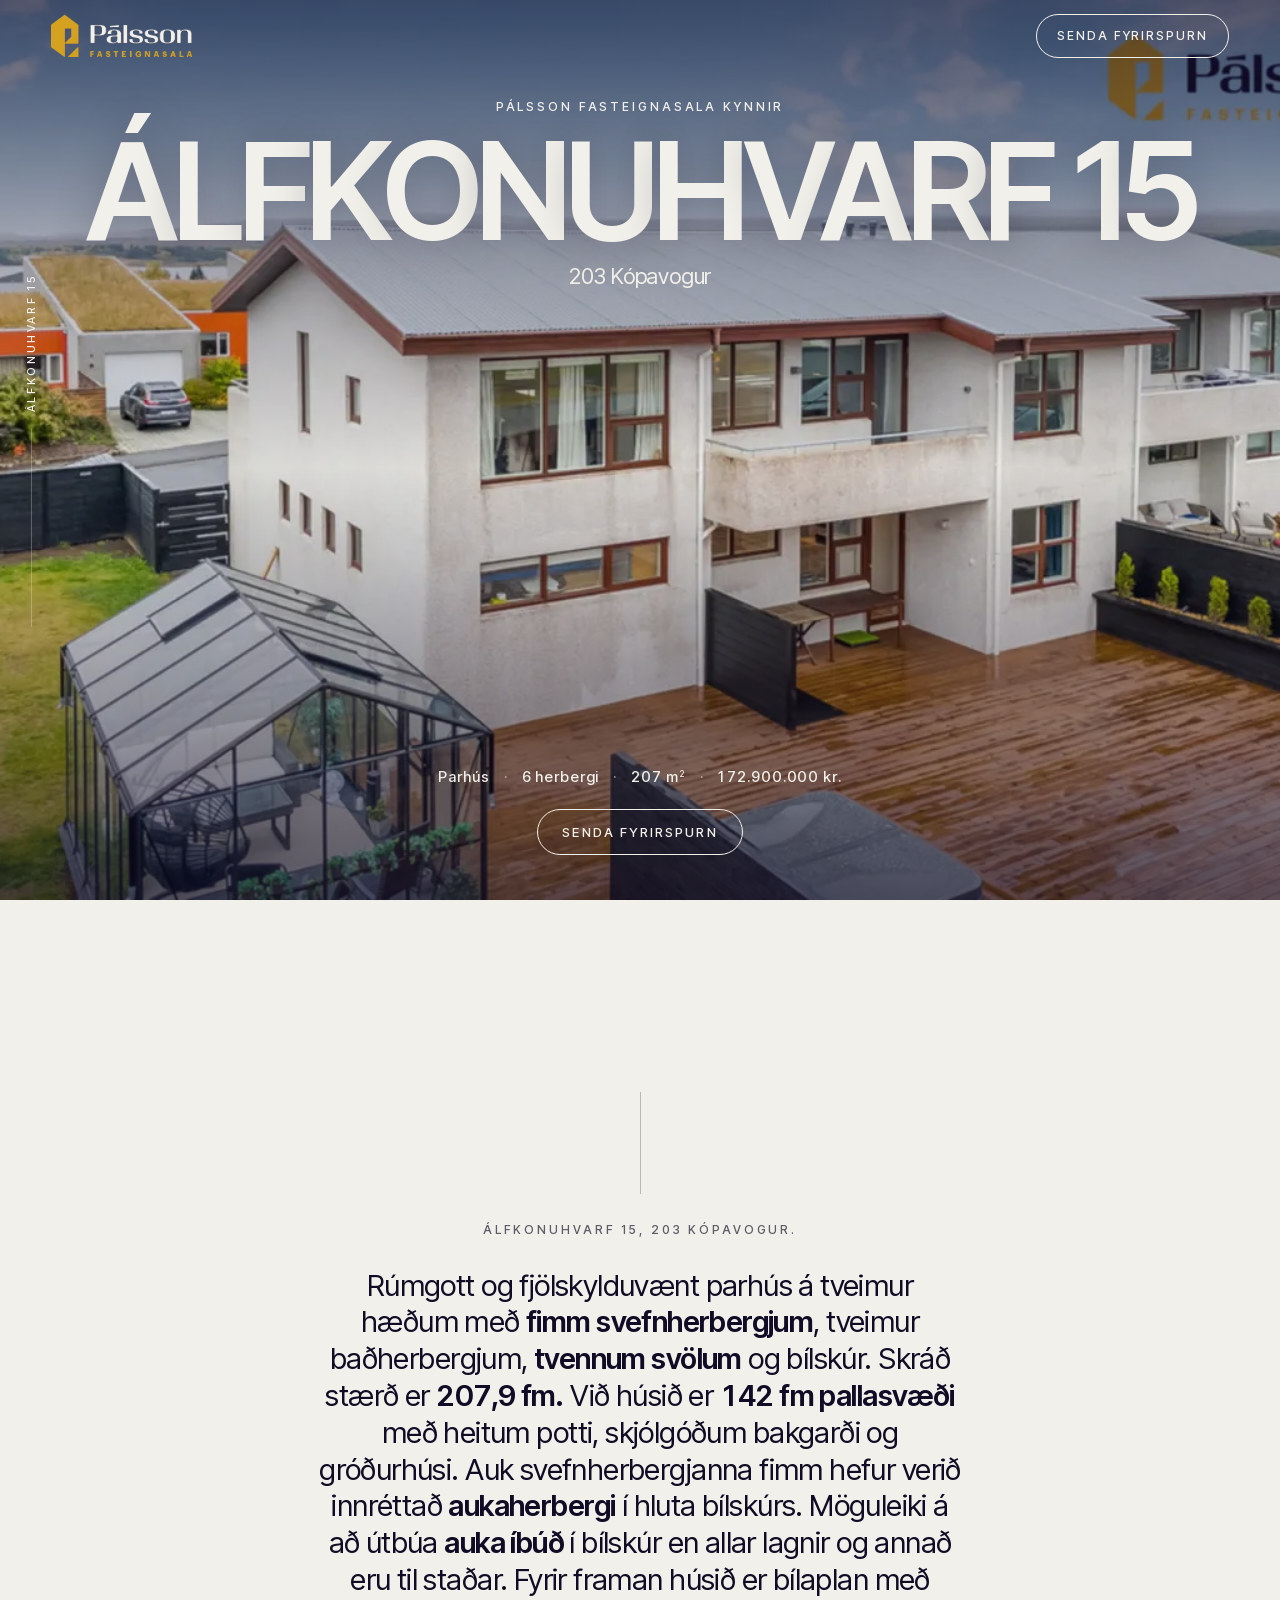
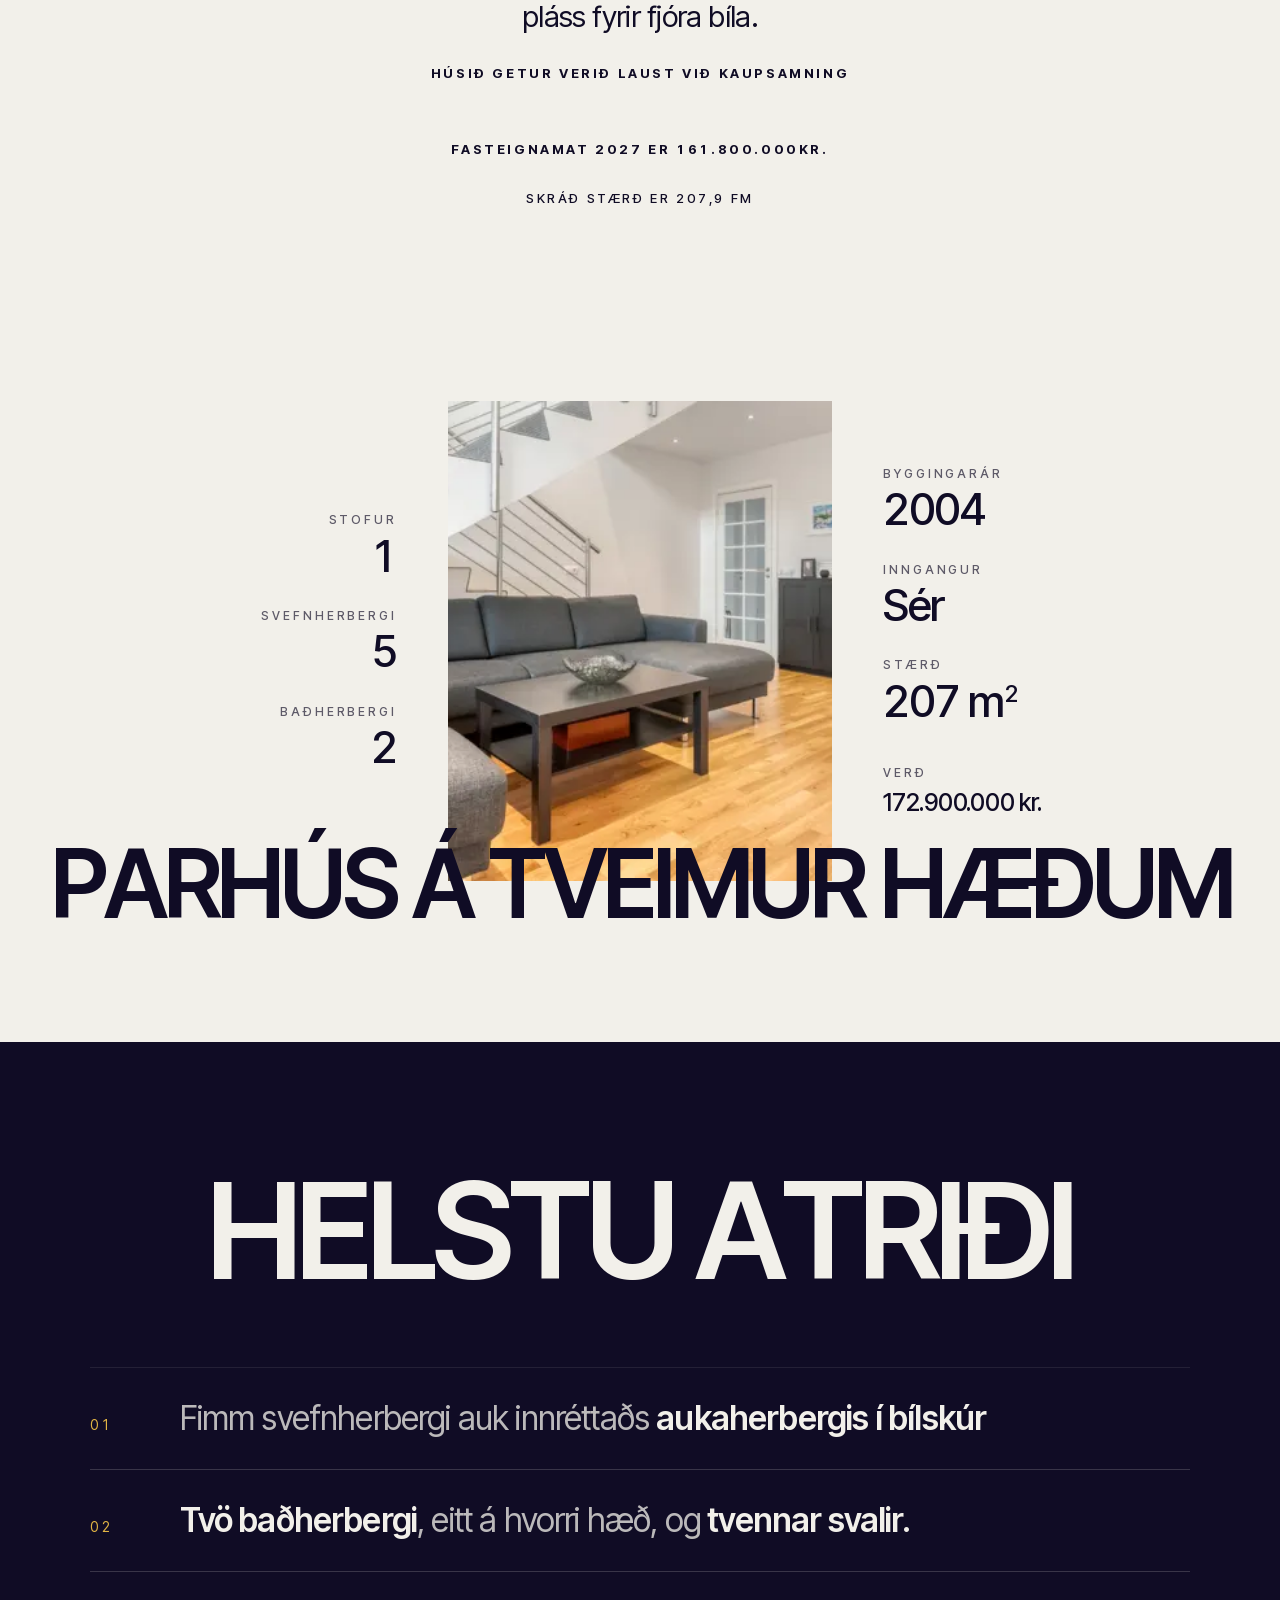
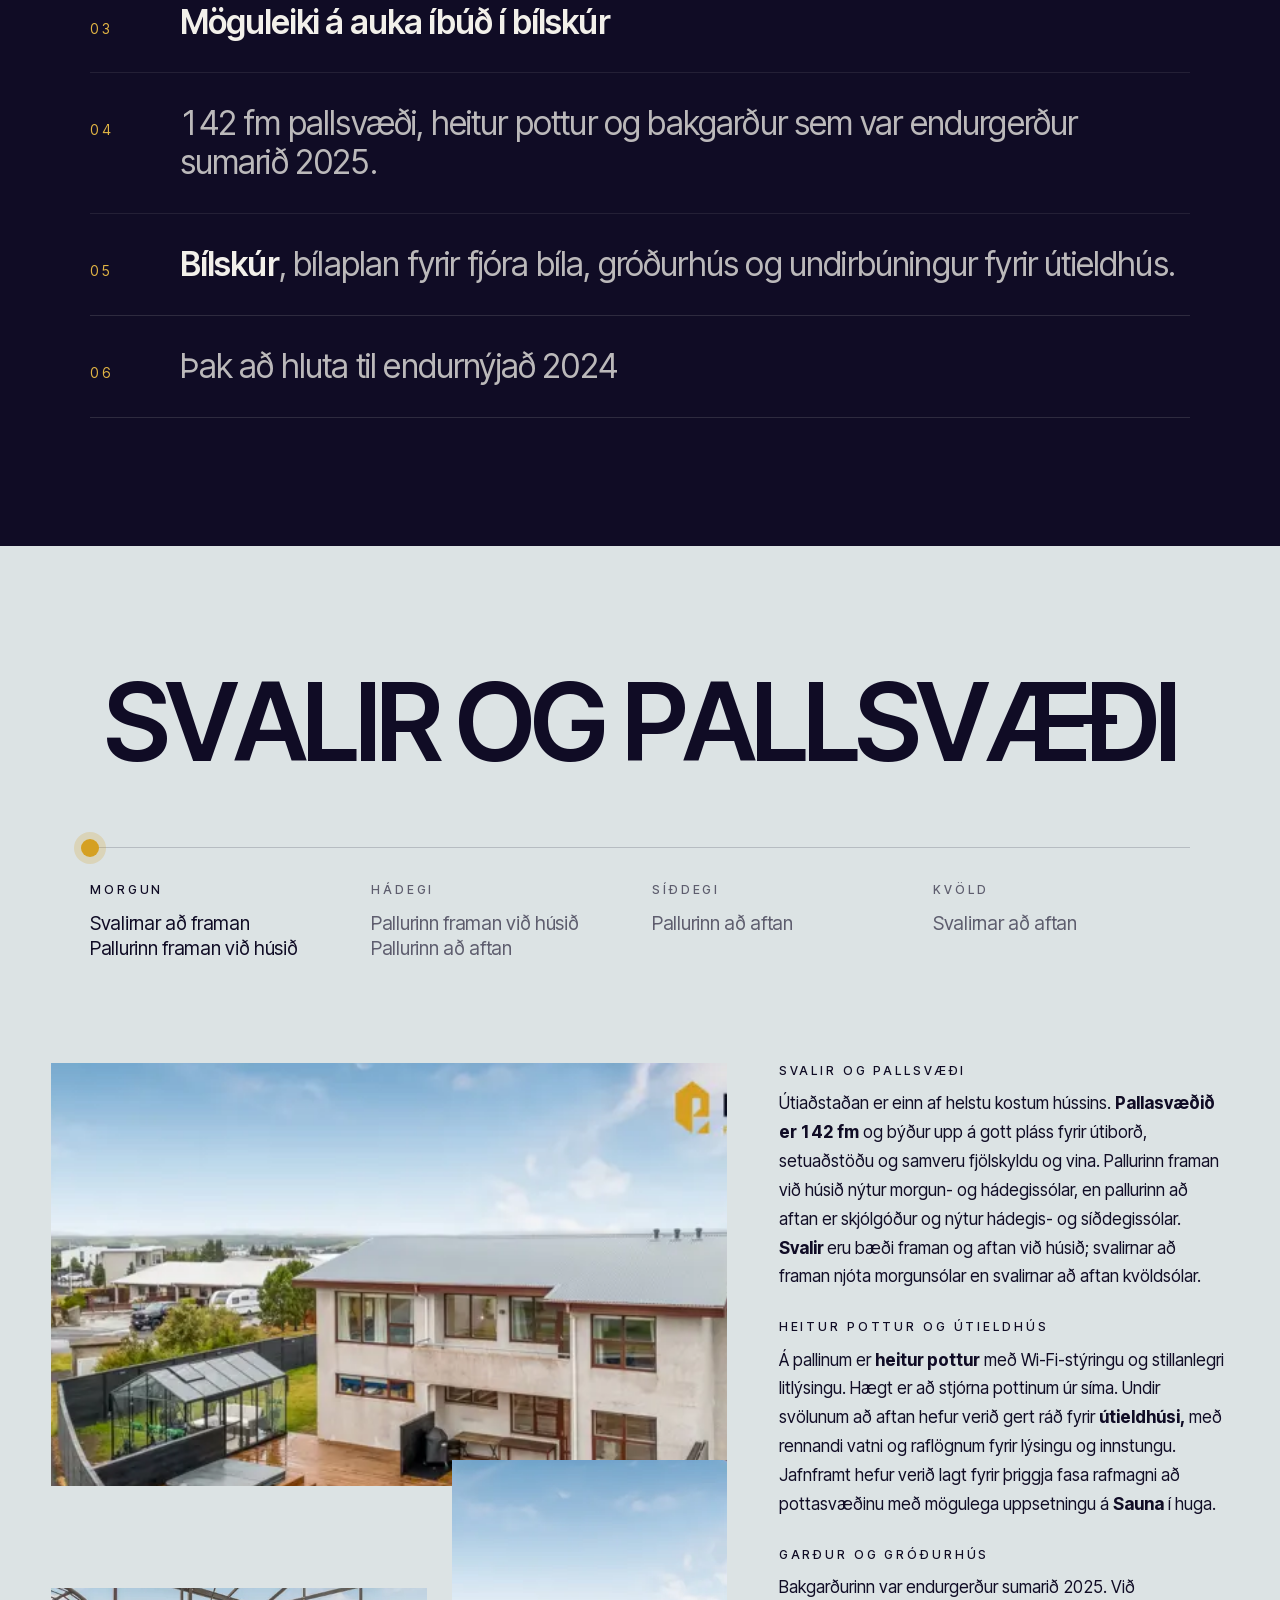
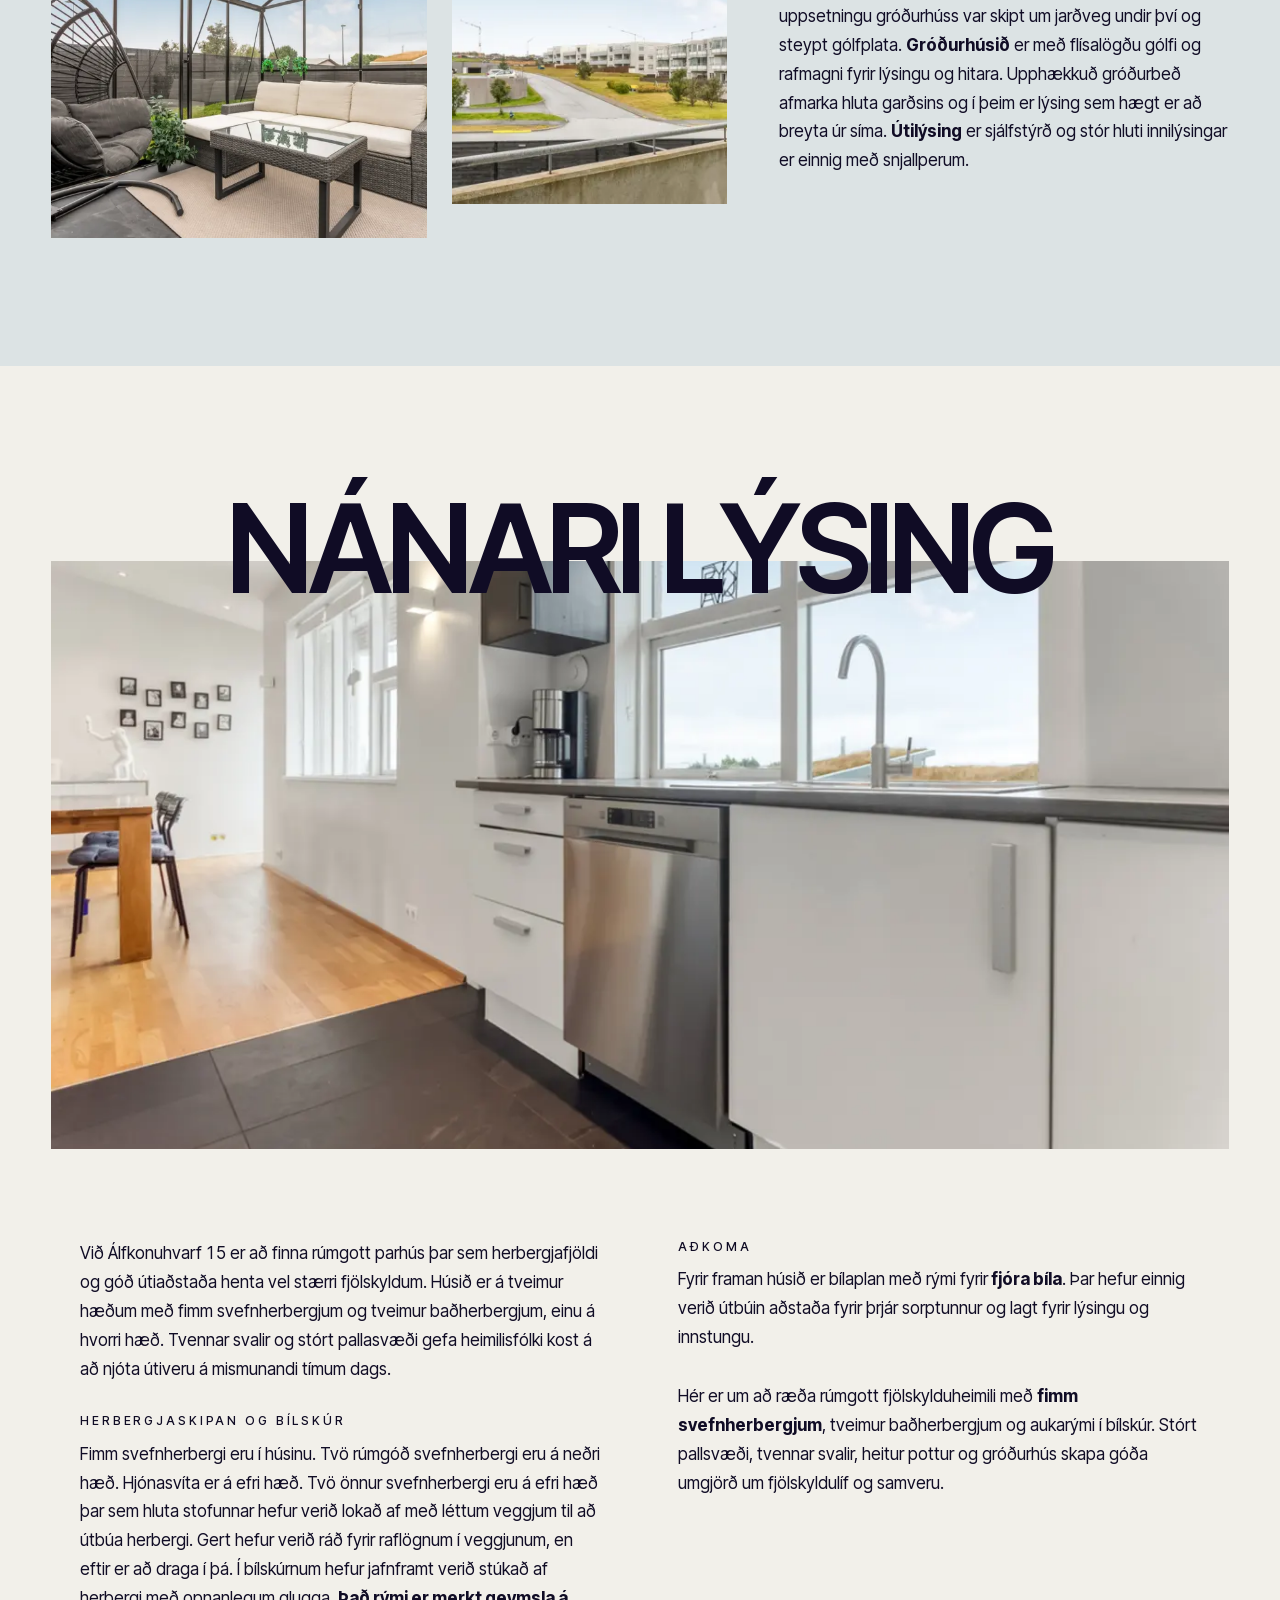
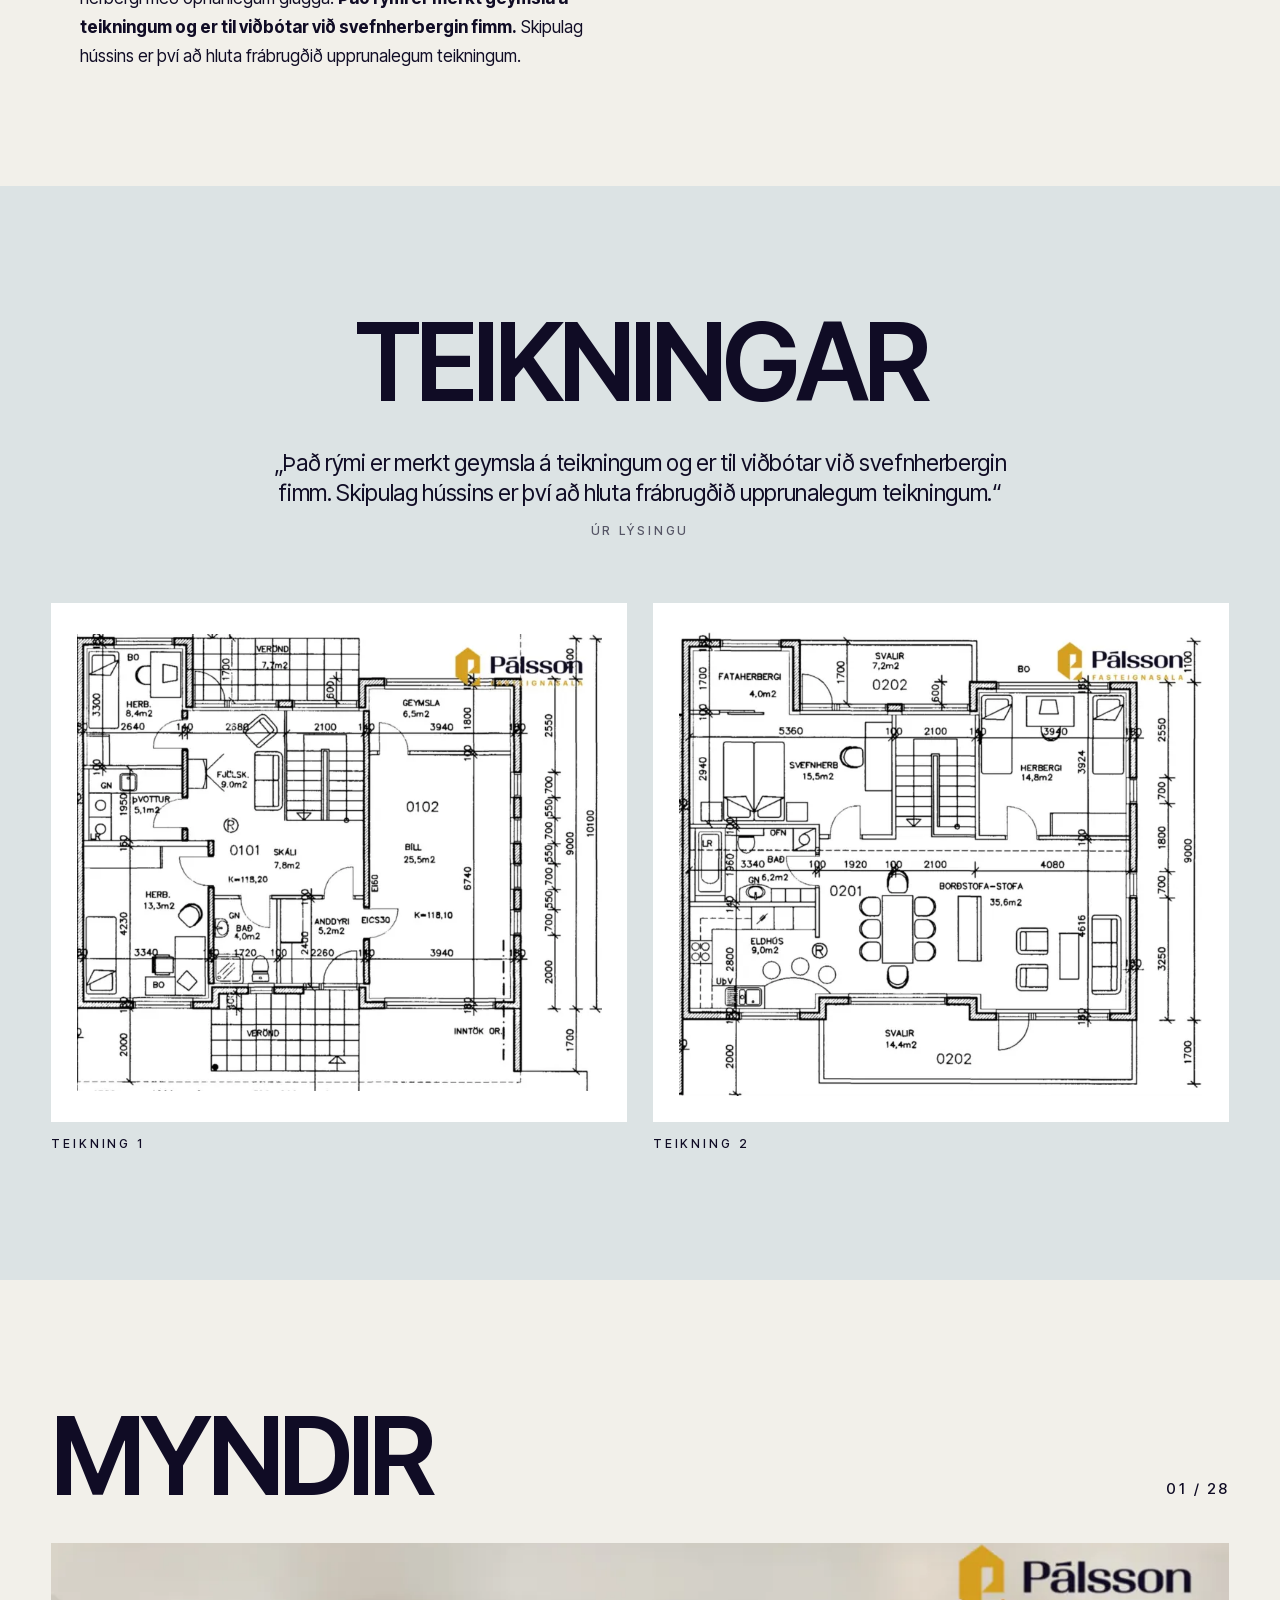
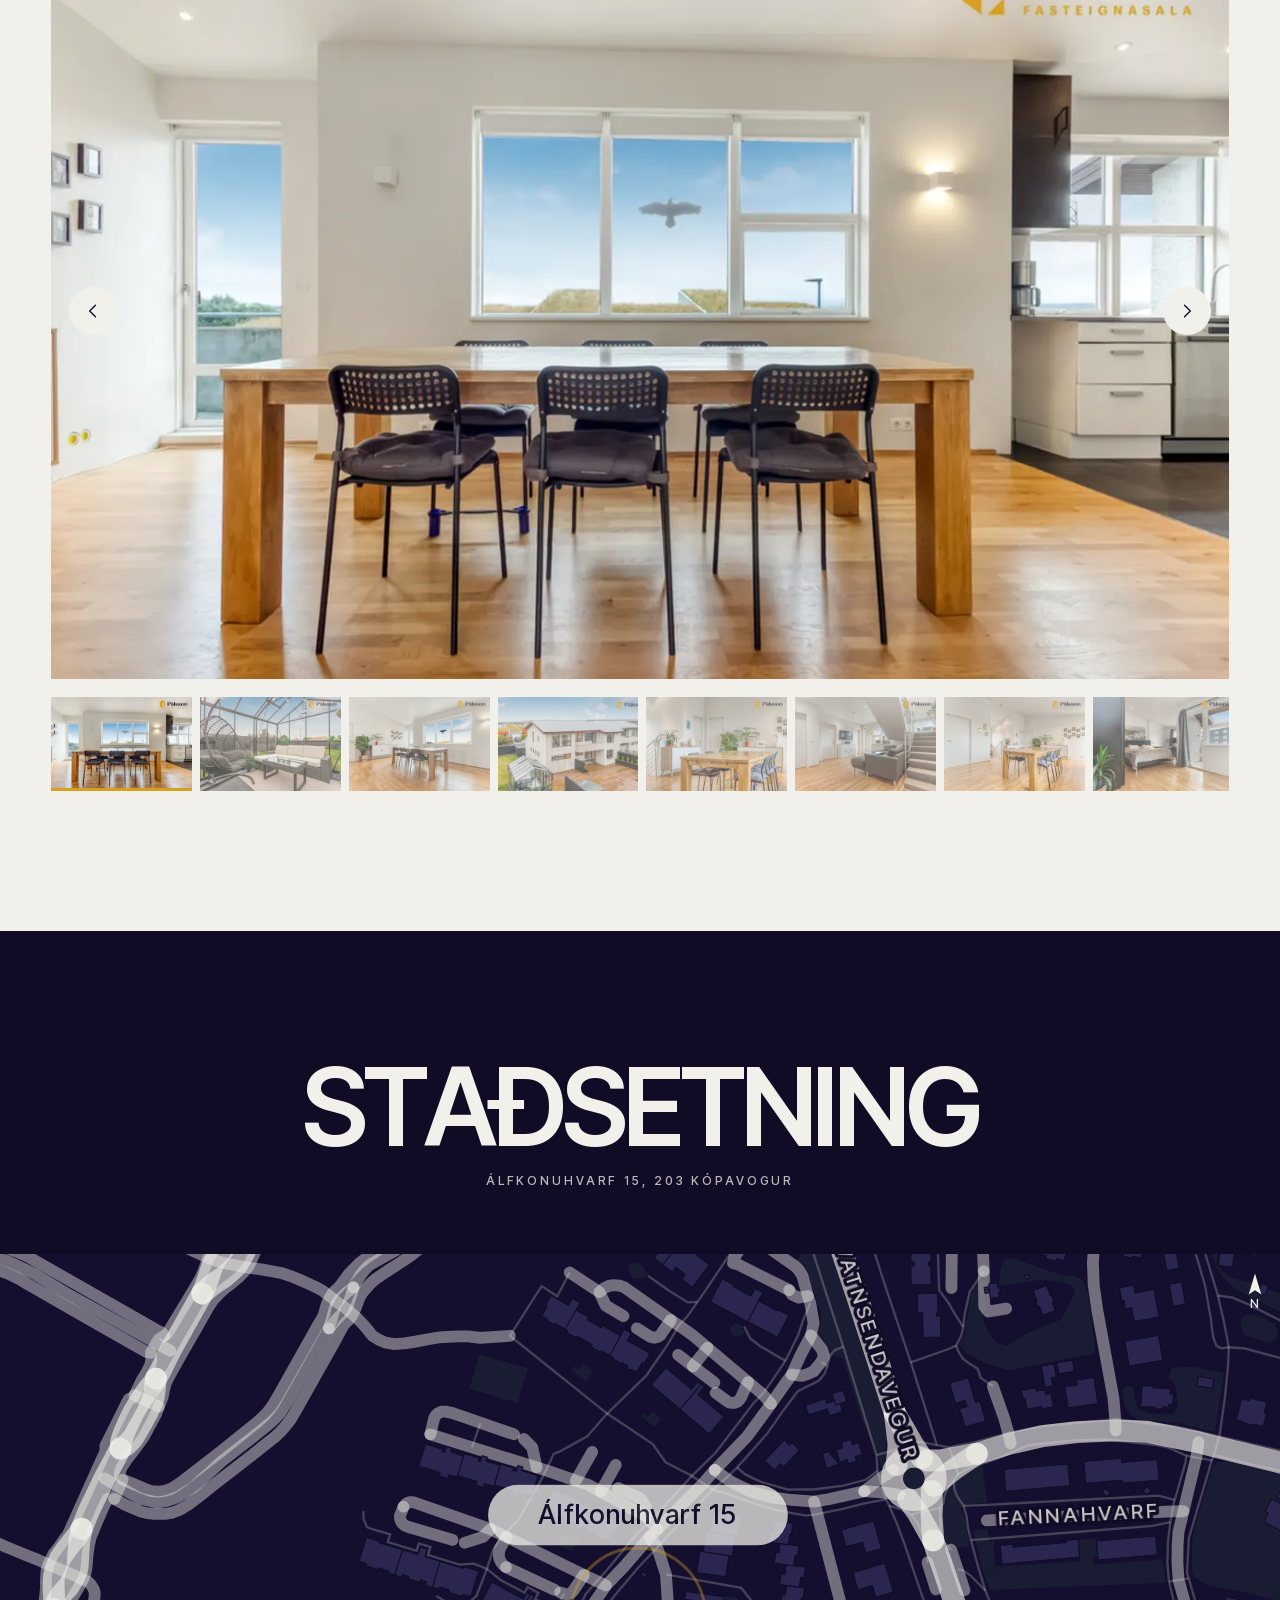
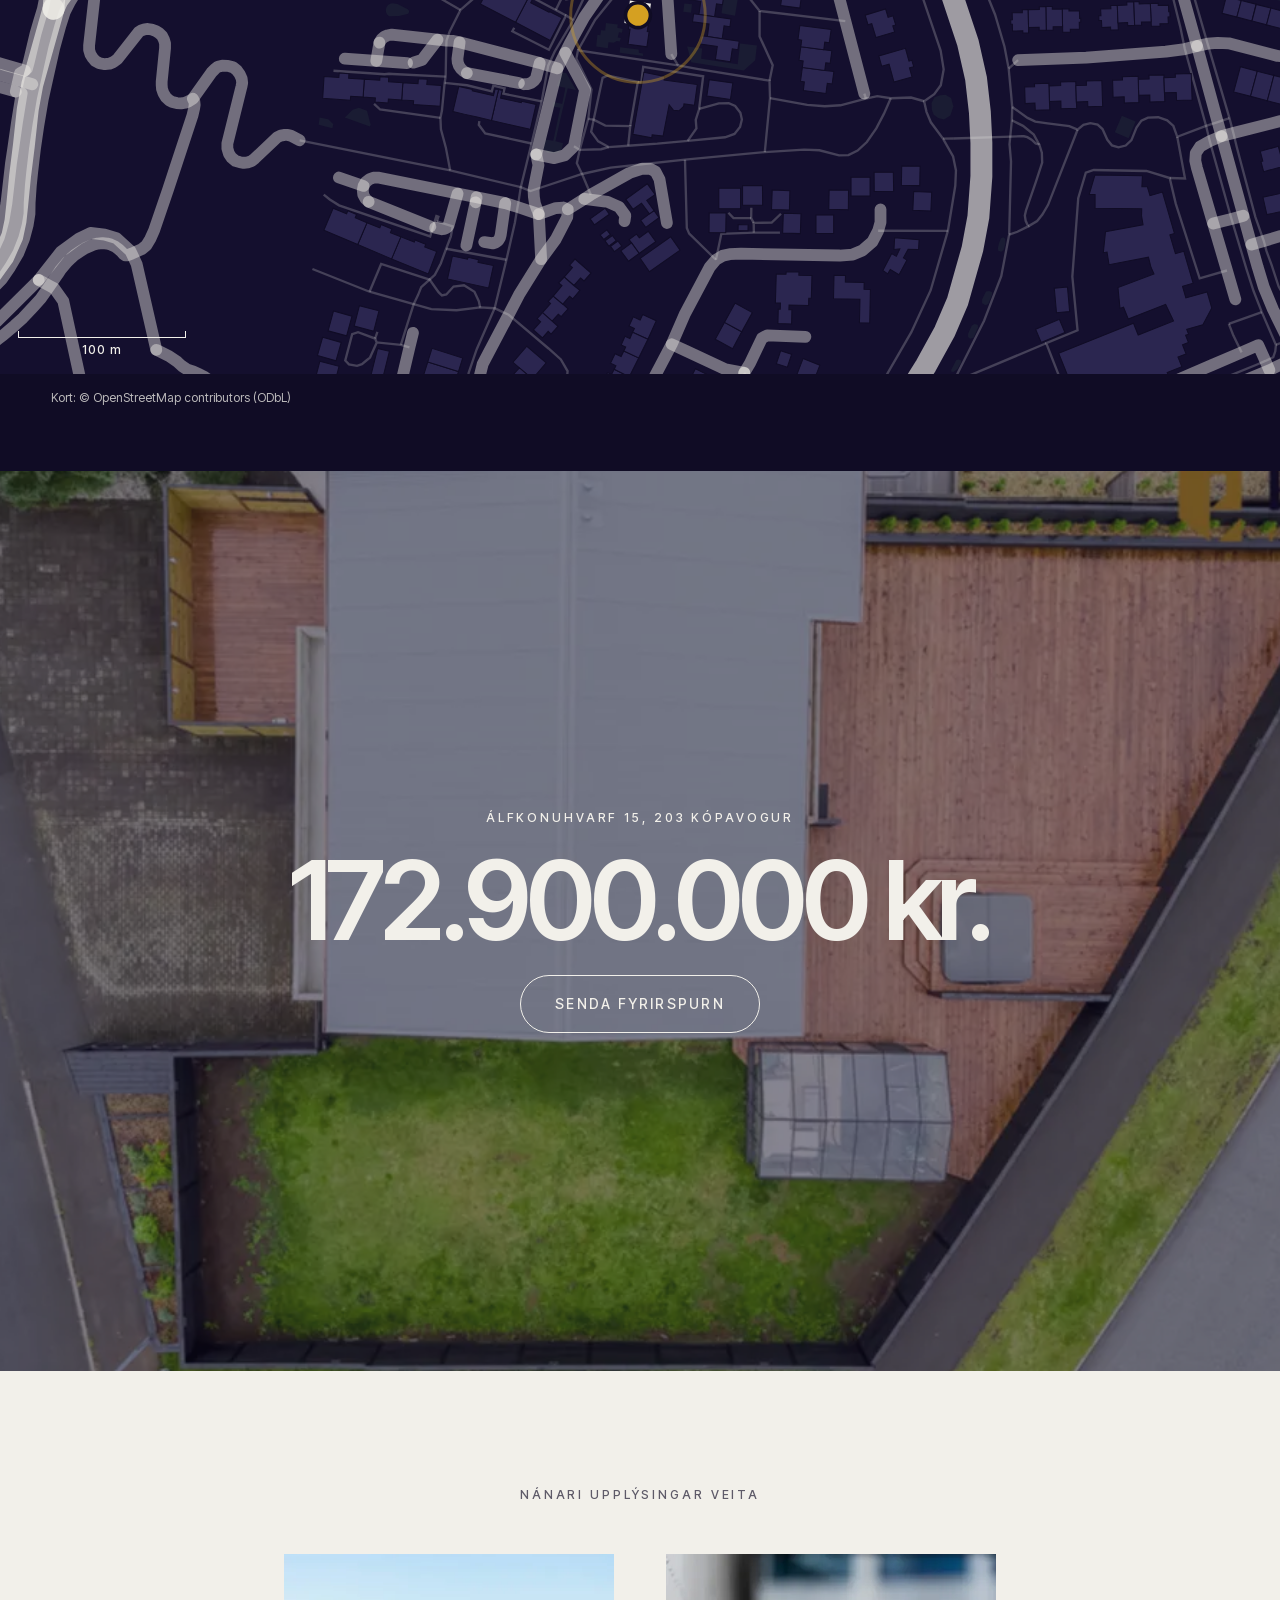
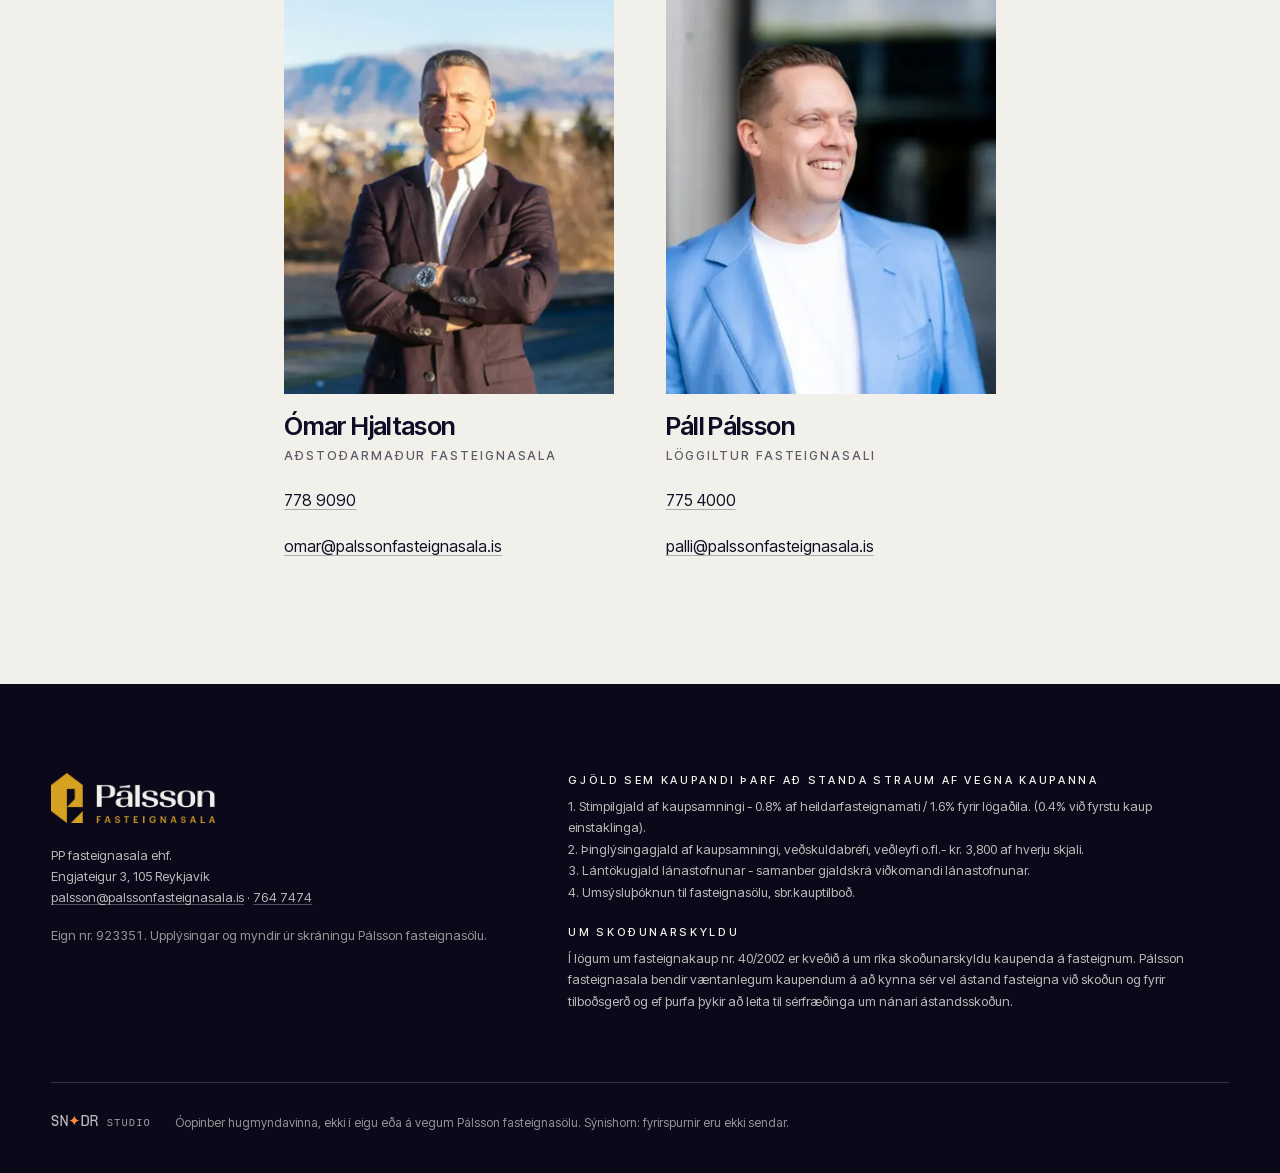
==== commit b64b121d: "Deploy 76828aa (noindex preview, listing 923351)" ====
--- a/index.html
+++ b/index.html
@@ -261,12 +261,12 @@
     <span class="ep-enq__div" aria-hidden="true"><img src="favicon.png" width="40" height="40" alt=""></span>
     <form class="ep-enq__form" data-enquiry-form data-mode="preview" data-endpoint="/api/fyrirspurn" novalidate>
       <input type="hidden" name="listing" value="923351">
-      <label class="ep-field"><span class="ep-label">Nafn*</span><input name="nafn" autocomplete="name" required maxlength="120"></label>
-      <label class="ep-field"><span class="ep-label">Netfang*</span><input name="netfang" type="email" autocomplete="email" inputmode="email" spellcheck="false" autocapitalize="off" required maxlength="160"></label>
-      <label class="ep-field"><span class="ep-label">Símanúmer*</span><input name="simi" type="tel" autocomplete="tel" inputmode="tel" required maxlength="40"></label>
+      <label class="ep-field"><span class="ep-label">Nafn*</span><input name="nafn" autocomplete="name" required maxlength="120" aria-describedby="enq-err"></label>
+      <label class="ep-field"><span class="ep-label">Netfang*</span><input name="netfang" type="email" autocomplete="email" inputmode="email" spellcheck="false" autocapitalize="off" required maxlength="160" aria-describedby="enq-err"></label>
+      <label class="ep-field"><span class="ep-label">Símanúmer*</span><input name="simi" type="tel" autocomplete="tel" inputmode="tel" required maxlength="40" aria-describedby="enq-err"></label>
       <label class="ep-field"><span class="ep-label">Fyrirspurn</span><textarea name="fyrirspurn" rows="3" maxlength="2000"></textarea></label>
       <label class="ep-hp" aria-hidden="true">Vefsíða<input name="vefsida" tabindex="-1" autocomplete="off"></label>
-      <p class="ep-enq__err" data-enquiry-err role="alert"></p>
+      <p class="ep-enq__err" id="enq-err" data-enquiry-err role="alert"></p>
       <button class="ep-btn ep-btn--ink" type="submit"><span class="ep-btn__fill" aria-hidden="true"></span><span class="ep-btn__label">Senda fyrirspurn</span></button>
     </form>
     <div class="ep-enq__done" data-enquiry-done hidden tabindex="-1">
--- a/css/site.css
+++ b/css/site.css
@@ -23,6 +23,7 @@
 button{font:inherit;color:inherit;background:none;border:0;padding:0;cursor:pointer;-webkit-tap-highlight-color:transparent;touch-action:manipulation}
 h1,h2,.ep-lead,.ep-plans__note{text-wrap:balance}
 main{scroll-margin-top:var(--head)}
+main>section,.ep-hero-wrap,.ep-foot{overflow-x:clip}
 h1,h2,h3,p,ul,ol,dl,dd,figure{margin:0;padding:0}
 ul,ol{list-style:none}
 .n{font-family:var(--sans);font-variant-numeric:lining-nums tabular-nums}
@@ -67,12 +68,13 @@
 /* header + rail; ink follows the ground under the header (data-ground on <html>) */
 .ep-head{position:fixed;inset:0 0 auto;z-index:50;height:var(--head);display:flex;align-items:center;justify-content:space-between;padding:0 max(var(--g),env(safe-area-inset-right)) 0 max(var(--g),env(safe-area-inset-left));pointer-events:none}
 .ep-head>*{pointer-events:auto}
-.ep-head__logo{position:relative;display:block;width:clamp(124px,11vw,164px)}
+.ep-head__logo{position:relative;display:flex;align-items:center;min-height:44px;width:clamp(124px,11vw,164px)}
+.ep-head__logo .is-light{top:50%!important;bottom:auto!important;transform:translateY(-50%)}
 .ep-head__logo img{width:100%;height:auto;transition:opacity var(--s) ease}
 .ep-head__logo .is-light{position:absolute;inset:0;opacity:0}
 html[data-ground=dark] .ep-head__logo .is-dark,html[data-ground=photo] .ep-head__logo .is-dark{opacity:0}
 html[data-ground=dark] .ep-head__logo .is-light,html[data-ground=photo] .ep-head__logo .is-light{opacity:1}
-.ep-btn--head{min-height:42px;padding:0 20px;font-size:12px;transition:color var(--s) ease,transform .2s var(--out)}
+.ep-btn--head{min-height:44px;padding:0 20px;font-size:12px;transition:color var(--s) ease,transform .2s var(--out)}
 html[data-ground=dark] .ep-btn--head,html[data-ground=photo] .ep-btn--head{color:var(--paper)}
 html[data-ground=dark] .ep-btn--head .ep-btn__fill,html[data-ground=photo] .ep-btn--head .ep-btn__fill{background:var(--paper)}
 @media (hover:hover) and (pointer:fine){html[data-ground=dark] .ep-btn--head:hover,html[data-ground=photo] .ep-btn--head:hover{color:var(--ink)}}
@@ -244,7 +246,7 @@
 .ep-person__name{font:600 clamp(24px,2vw,30px)/1.1 var(--serif);letter-spacing:-.025em;margin-bottom:8px}
 .ep-person .ep-label{color:var(--muted);letter-spacing:.16em}
 .ep-person__contact{margin-top:14px;display:flex;flex-direction:column;gap:2px;font-size:16px}
-.ep-person__contact a{text-decoration-color:rgba(16,12,37,.3);min-height:32px;display:inline-flex;align-items:center}
+.ep-person__contact a{text-decoration-color:rgba(16,12,37,.3);min-height:44px;display:inline-flex;align-items:center}
 
 /* footer */
 .ep-foot{background:var(--ink-2);color:var(--on-dark);padding:clamp(64px,7vw,110px) 0 28px;font-size:13px;line-height:1.65}
@@ -332,8 +334,8 @@
   .ep-people__grid{grid-template-columns:repeat(2,minmax(0,1fr));gap:16px}
   .ep-person__contact{font-size:14px}
   .ep-foot__grid{grid-template-columns:1fr}
-  .ep-enq{padding:0;place-items:end stretch}
-  .ep-enq__card{grid-template-columns:1fr;max-height:92svh;padding:56px 22px calc(28px + env(safe-area-inset-bottom));gap:22px;transform-origin:50% 100%}
+  .ep-enq{padding:0;place-items:end stretch;inset:auto 0 auto 0;top:var(--vvt,0px);height:var(--vvh,100%)}
+  .ep-enq__card{grid-template-columns:1fr;max-height:min(92svh,calc(var(--vvh,100svh) - 8px));padding:56px 22px calc(28px + env(safe-area-inset-bottom));gap:22px;transform-origin:50% 100%}
   .ep-enq__div{display:none}
   .ep-enq__side{align-self:start}
   .ep-enq__done{grid-column:1}
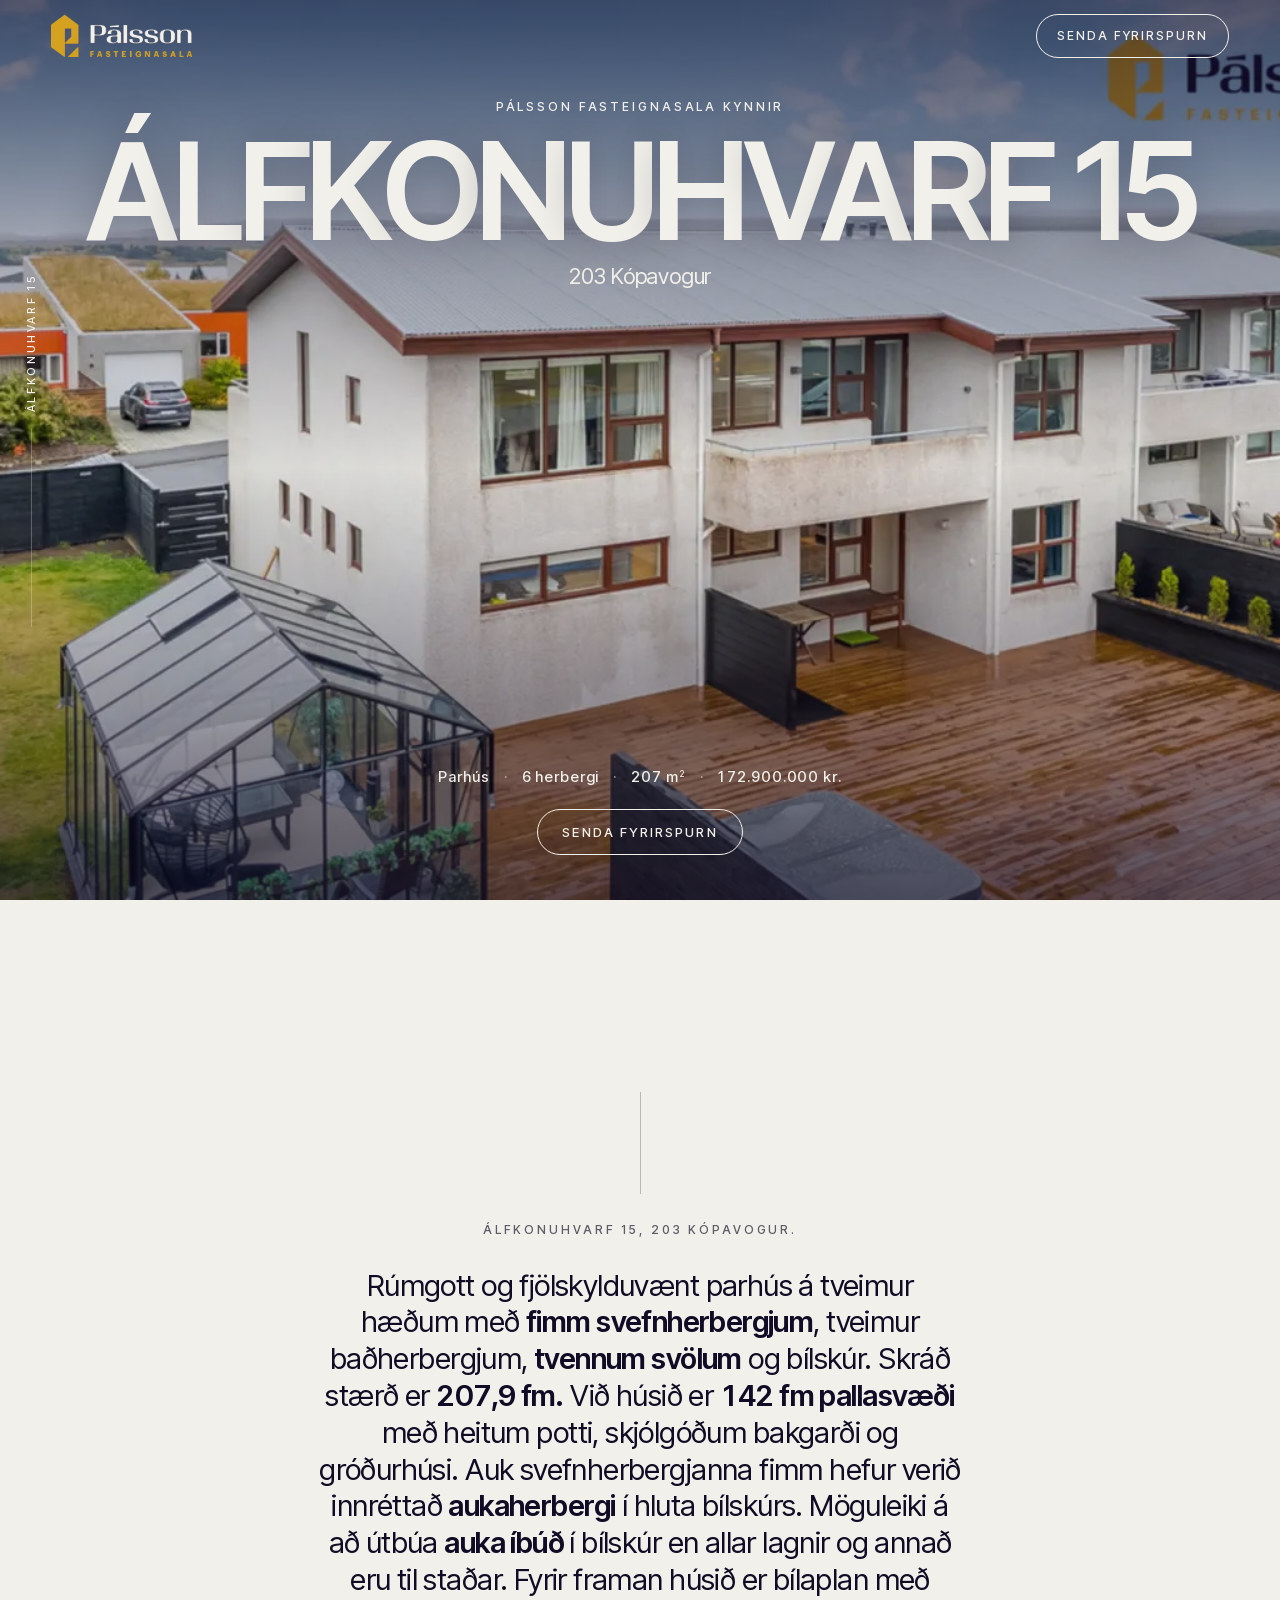
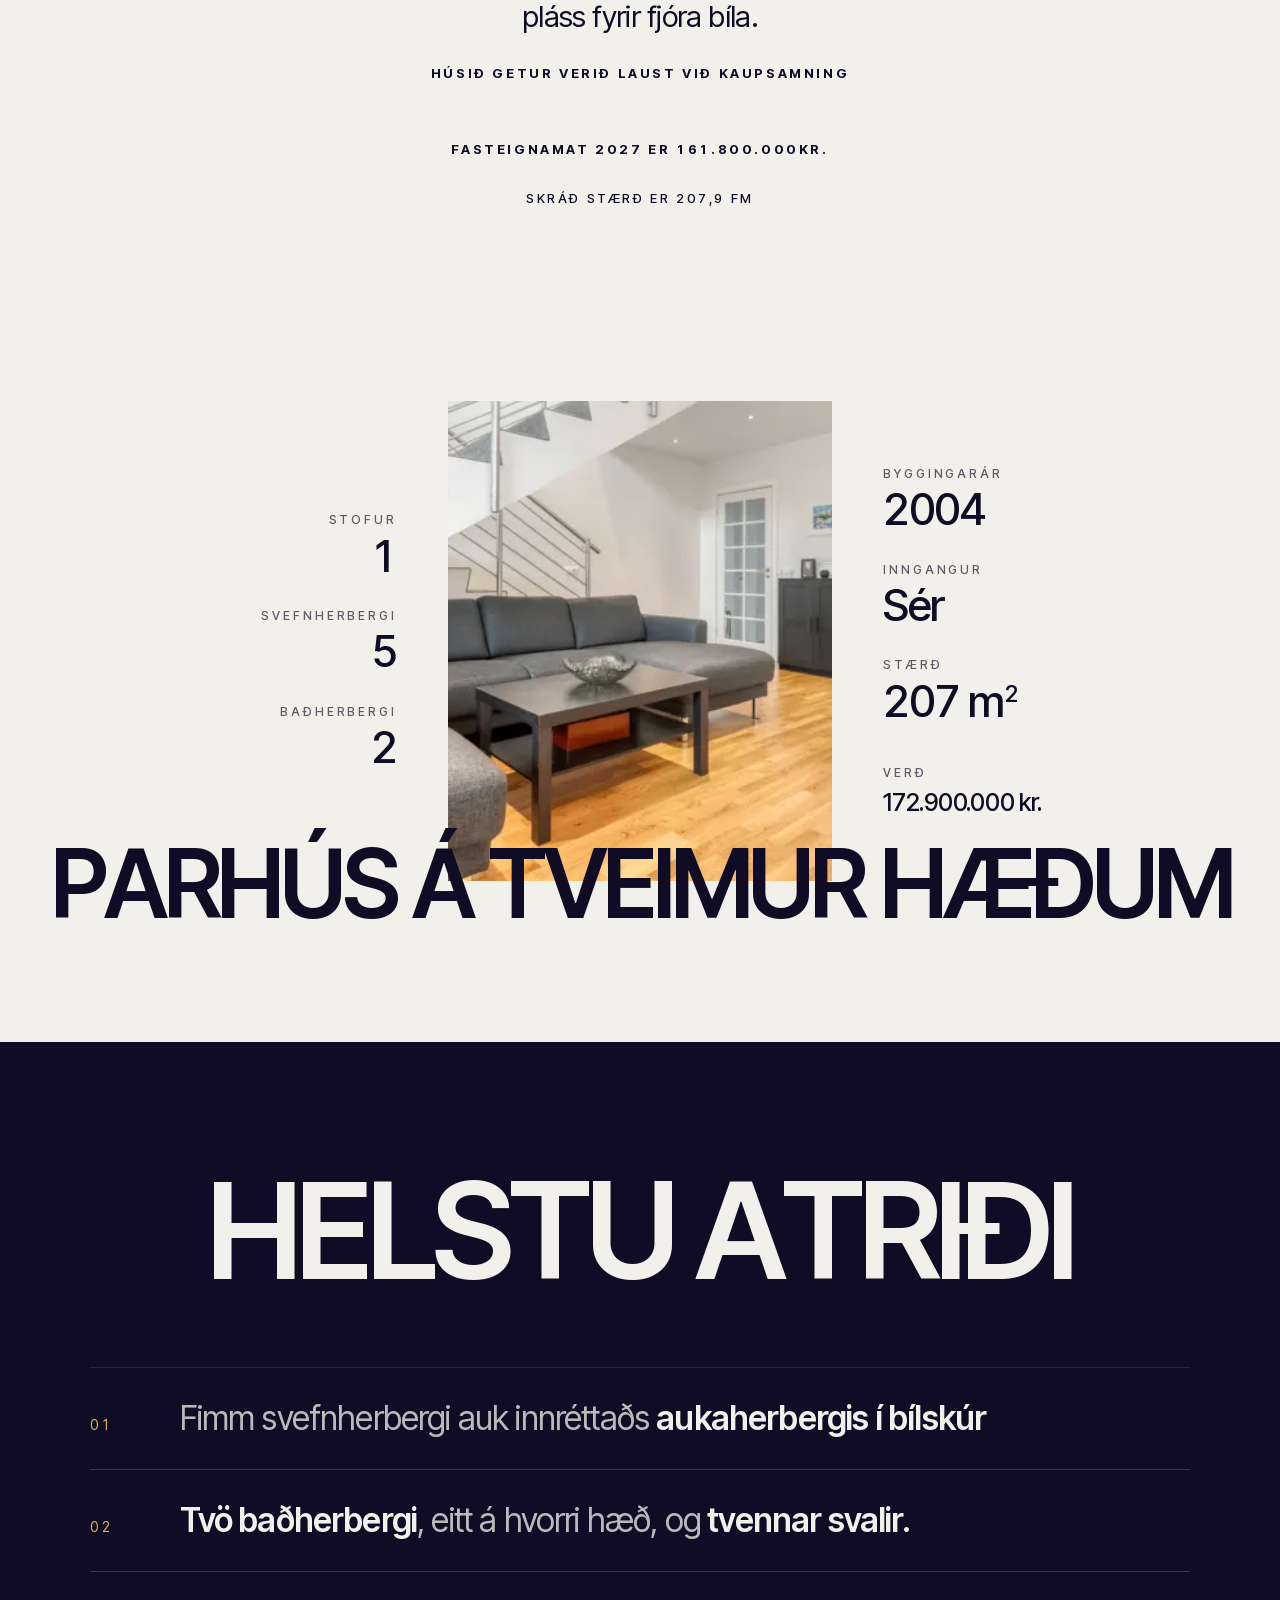
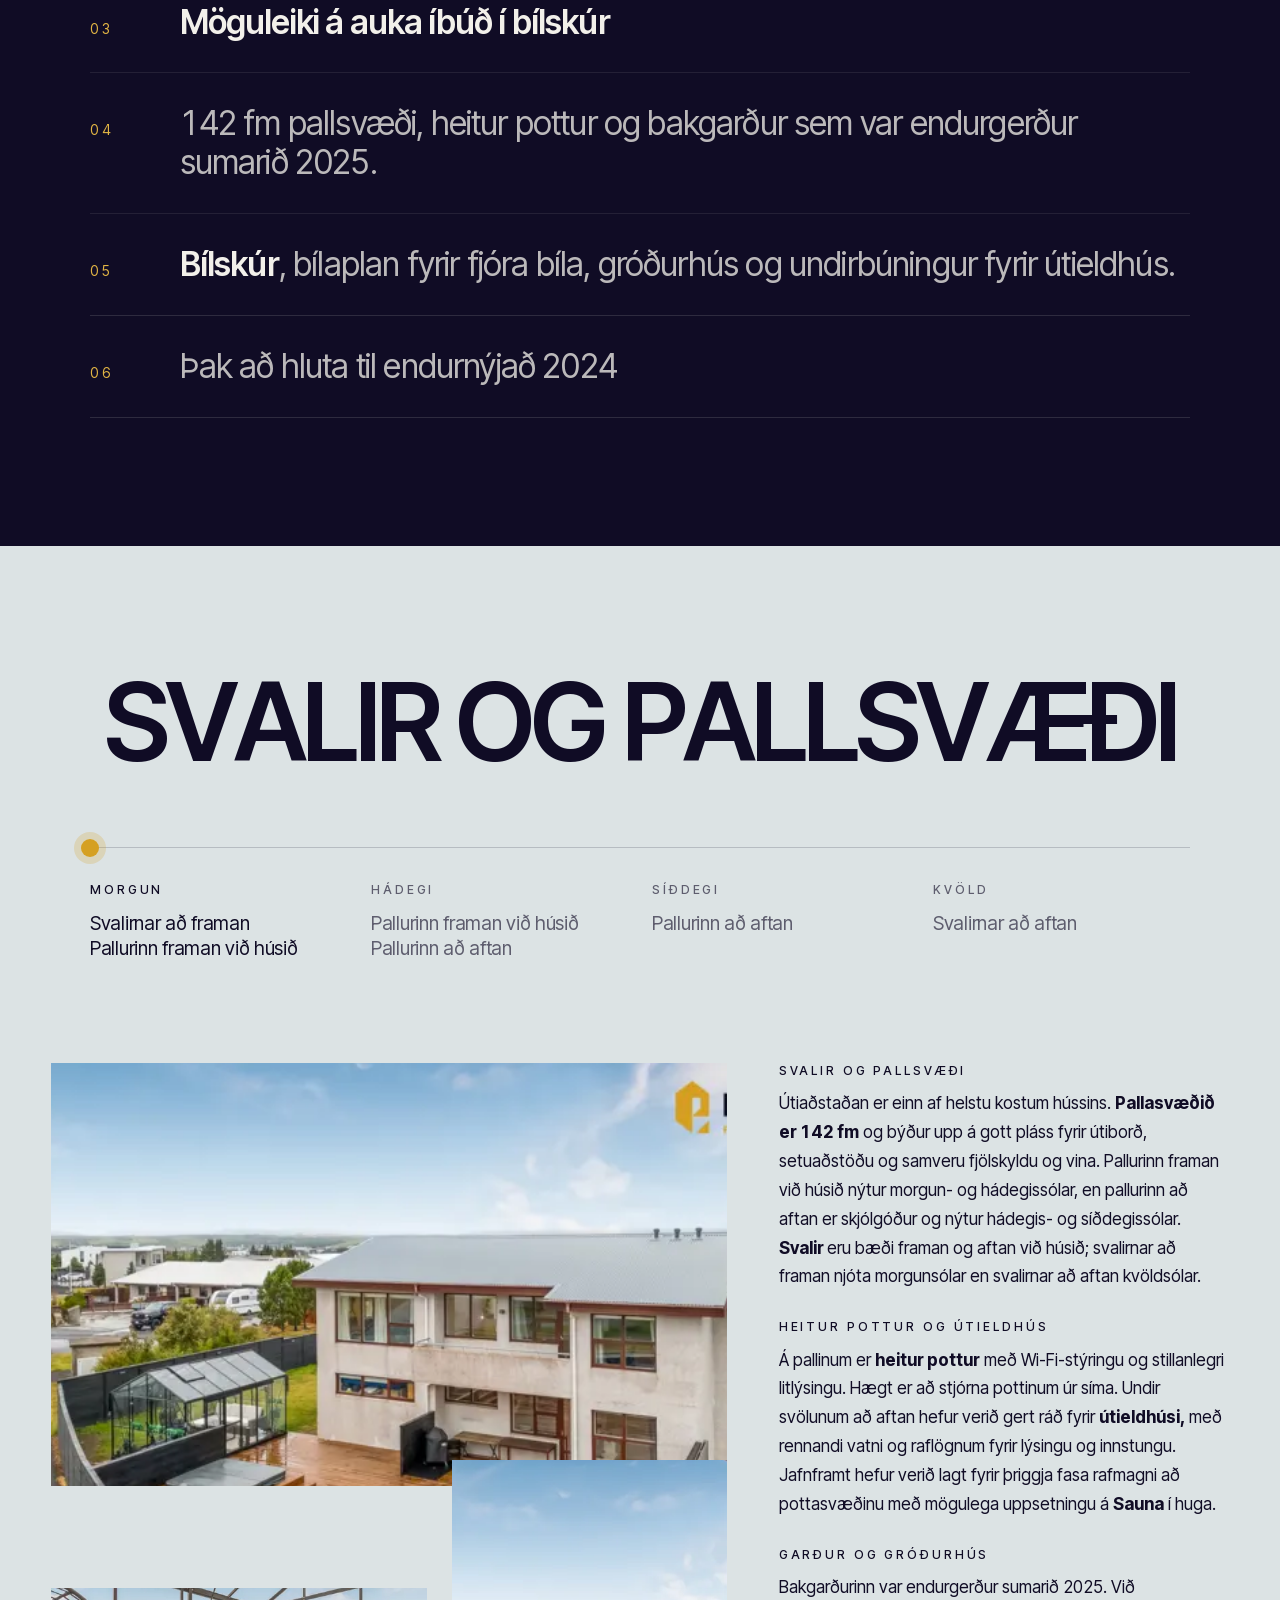
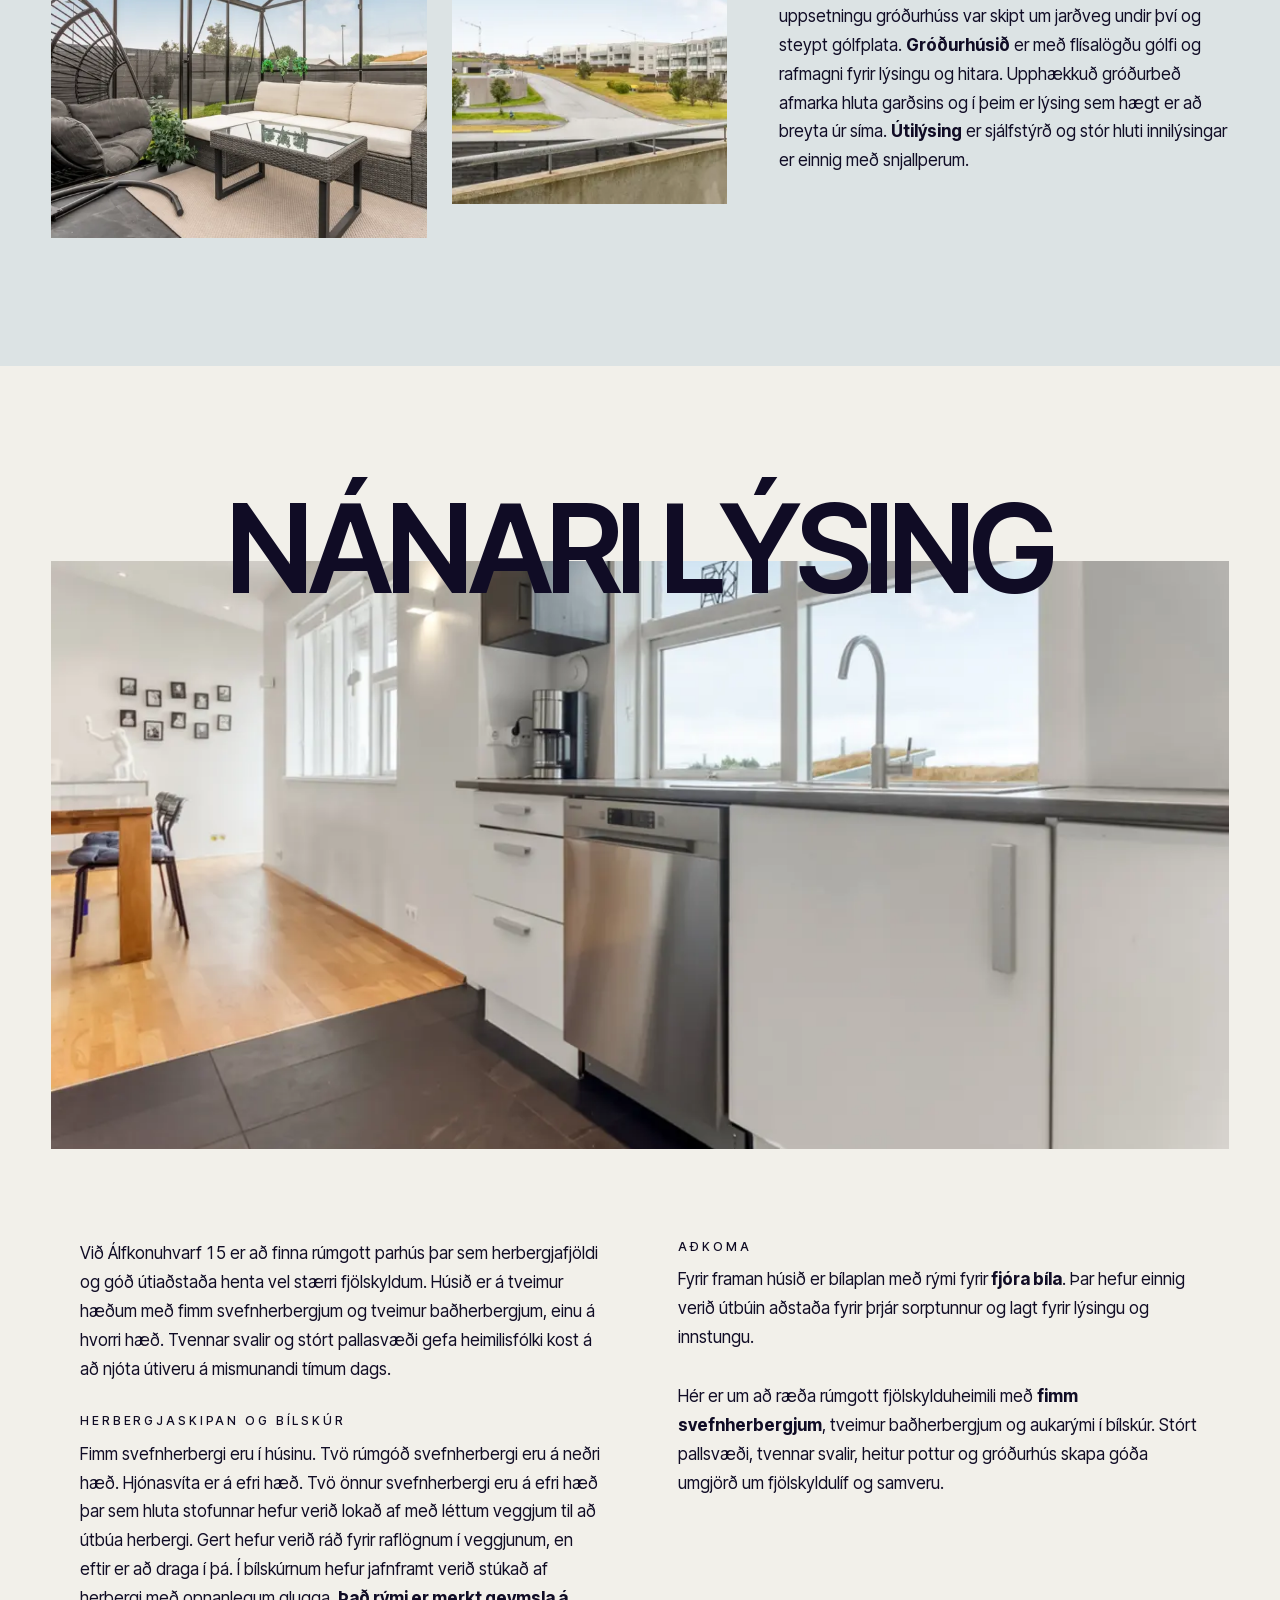
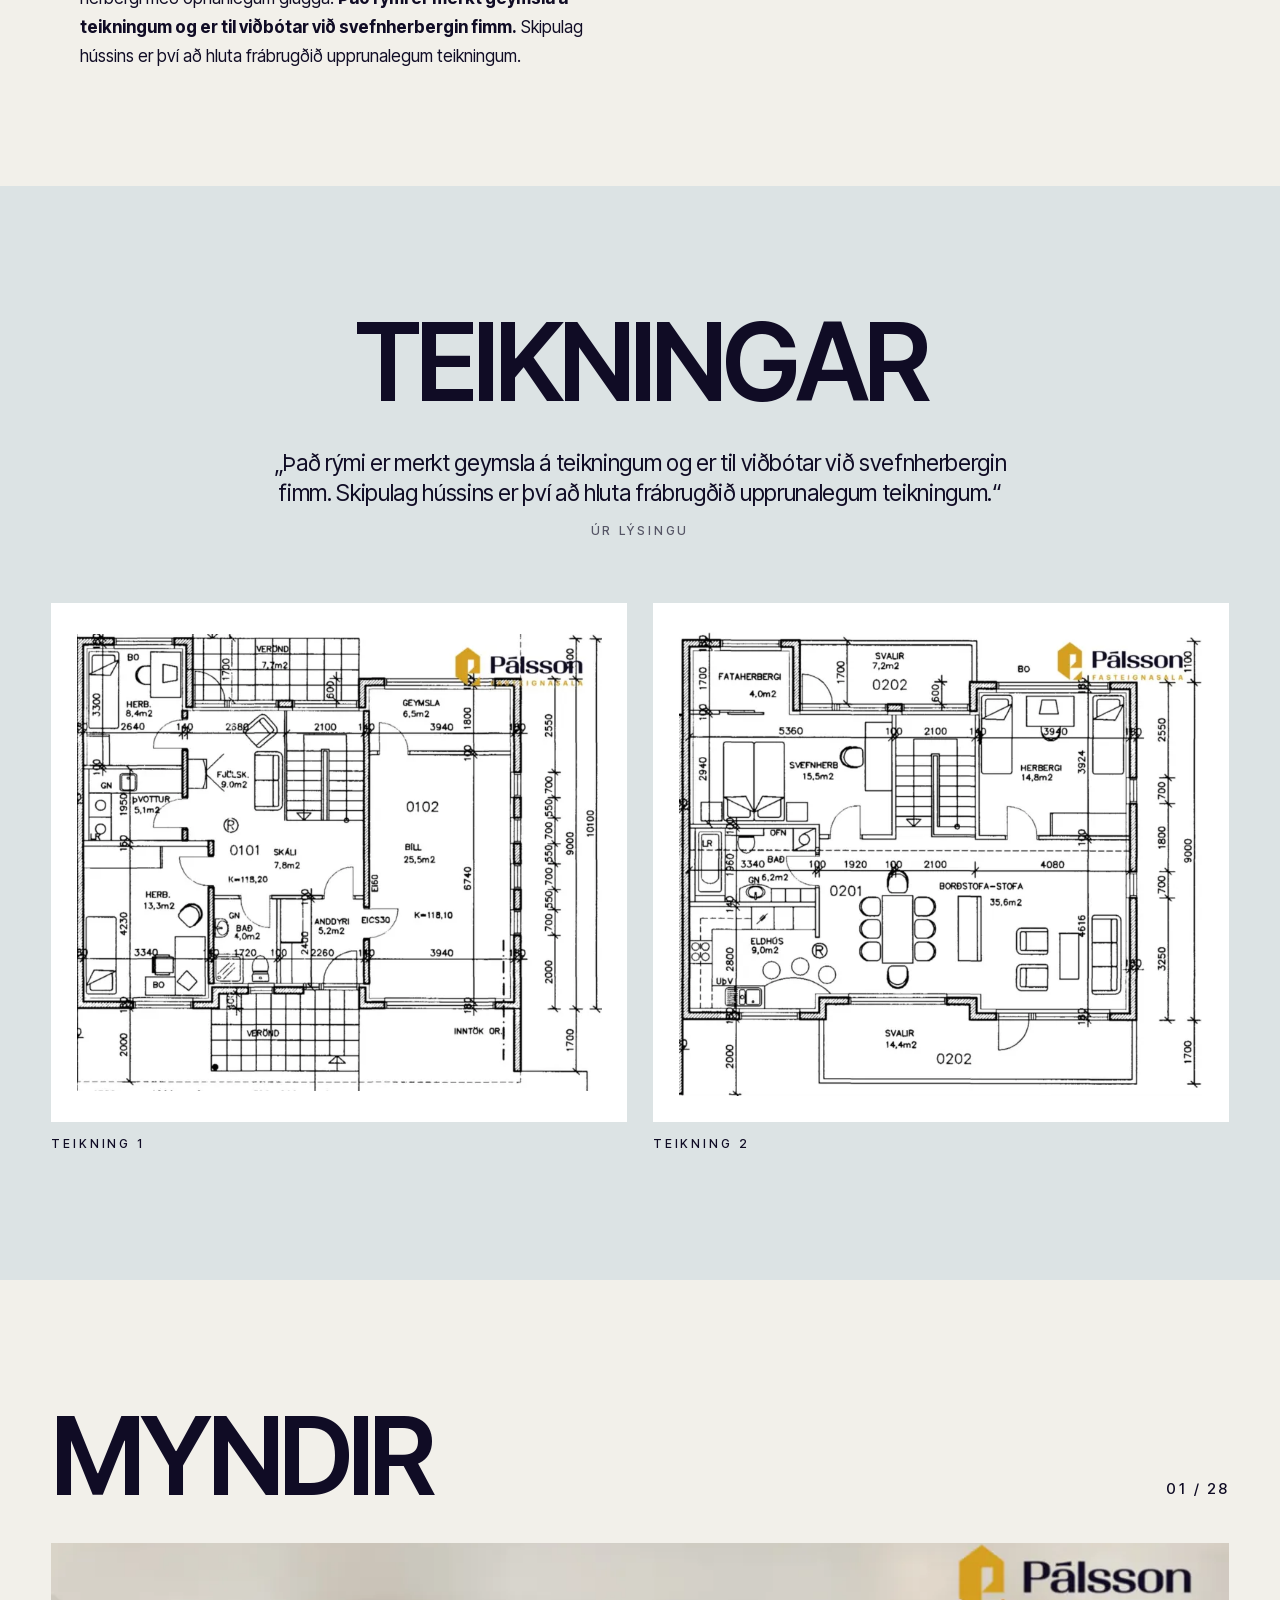
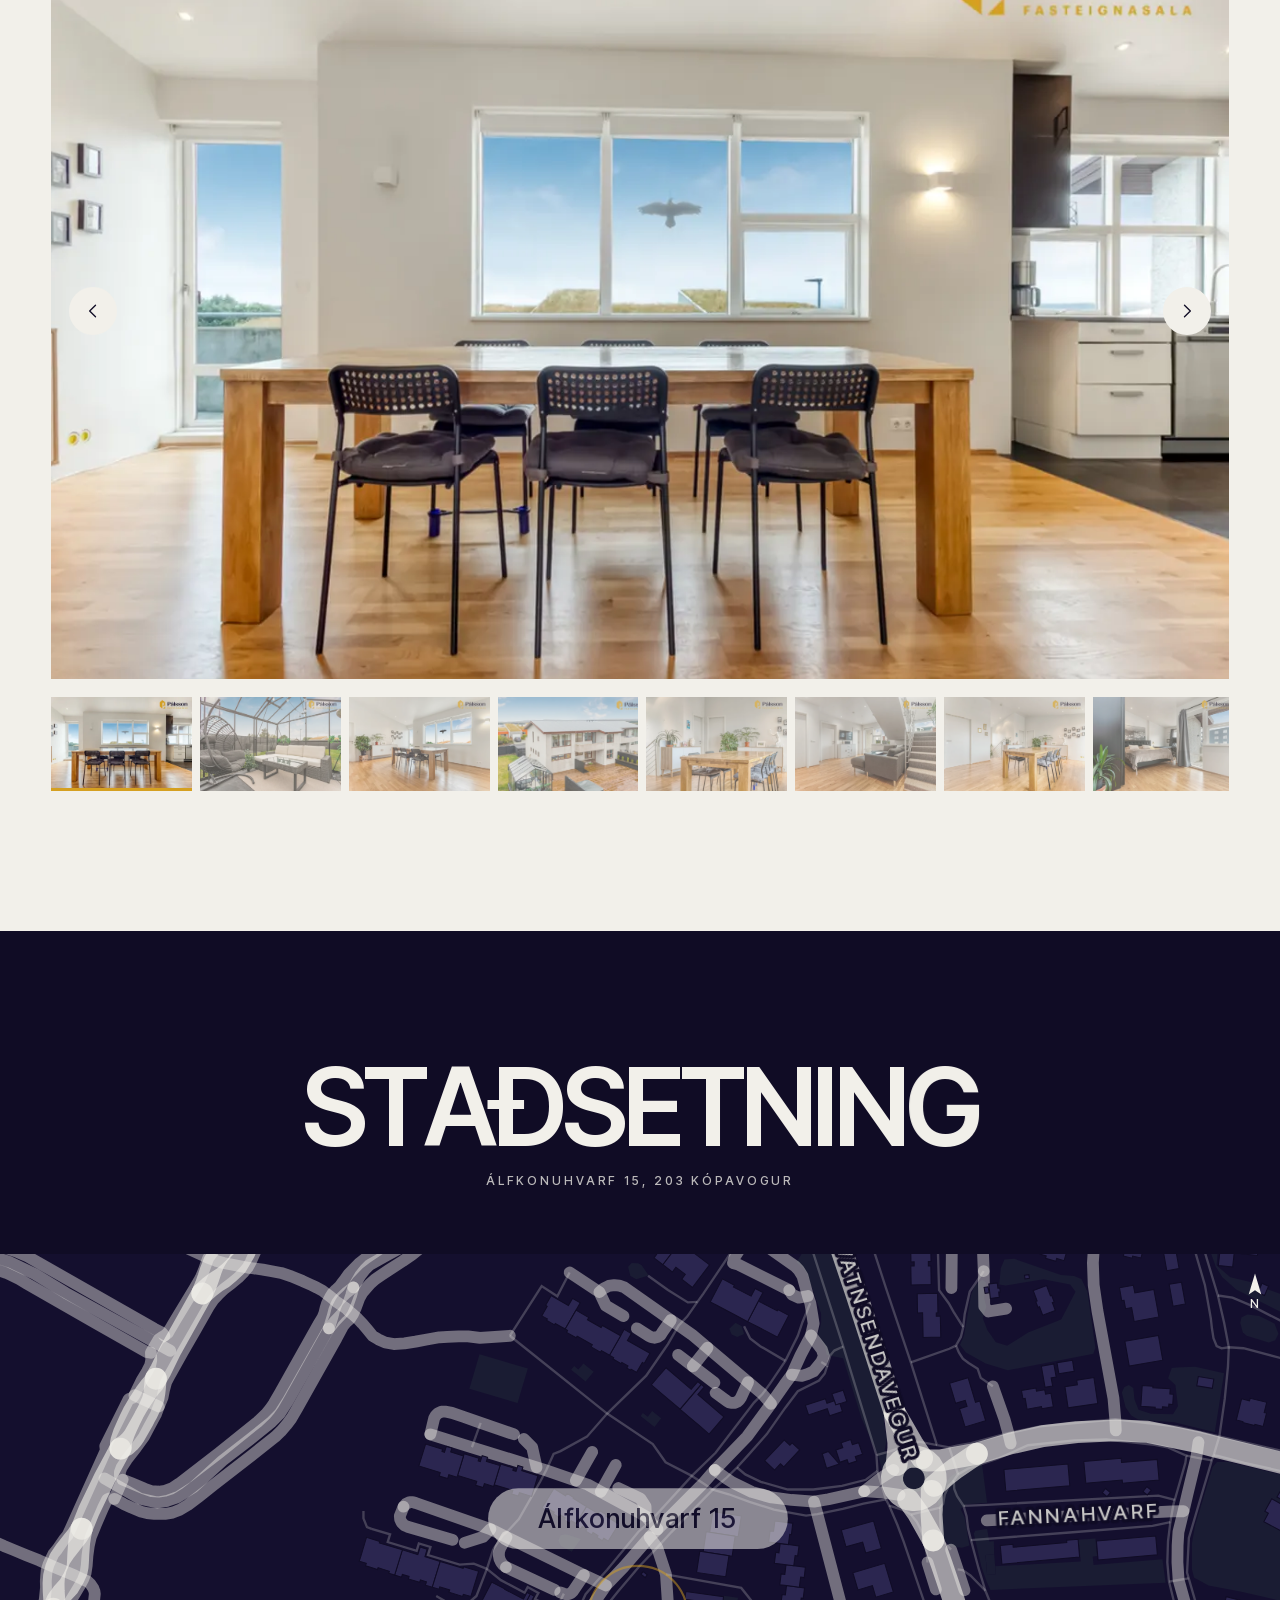
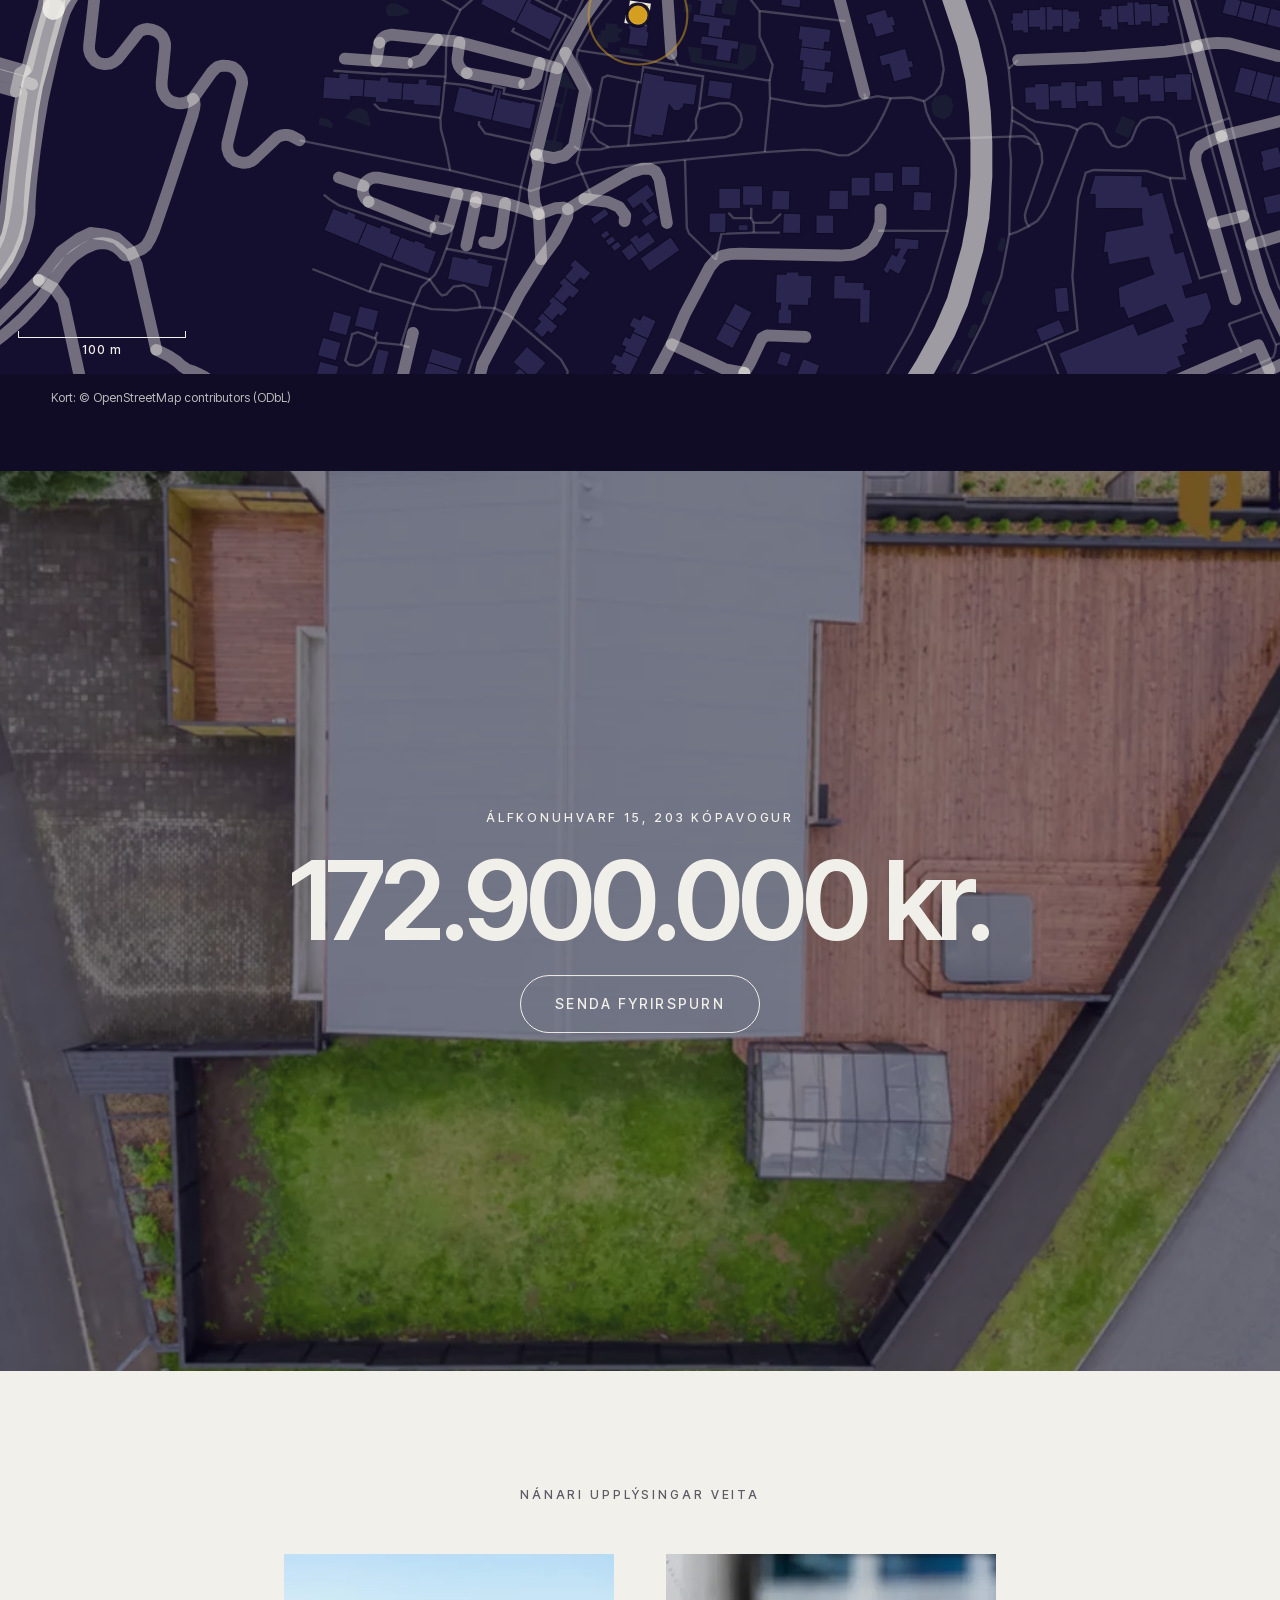
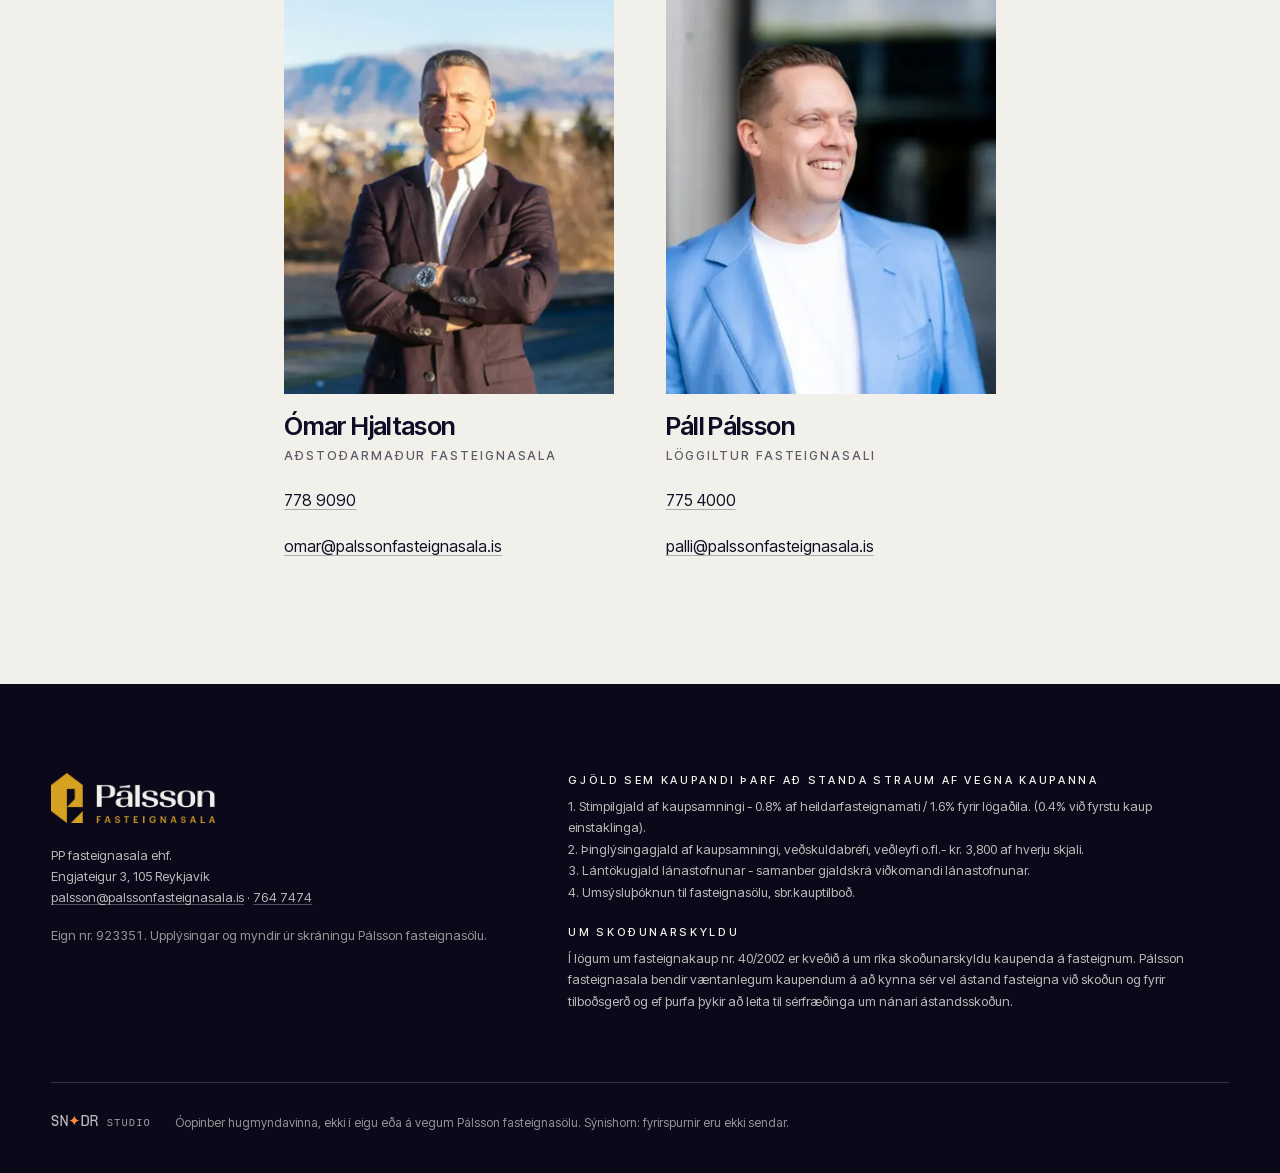
==== commit 7159126d: "Deploy 7913390 (noindex preview, listing 923351)" ====
--- a/index.html
+++ b/index.html
@@ -24,7 +24,7 @@
     set('key');
   }, true);
 })();(function(h){h.classList.replace('no-js','js');if(!matchMedia('(prefers-reduced-motion: reduce)').matches){h.classList.add('motion');setTimeout(function(){if(!h.classList.contains('ready'))h.classList.remove('motion')},4000)}})(document.documentElement);</script>
-<link rel="stylesheet" href="css/site.css">
+<link rel="stylesheet" href="css/site.css?v=abd037b7a7">
 <style>html[data-input="pointer"] :focus-visible:not(input):not(textarea):not(select):not([contenteditable="true"]) { outline: none; }
 /* a focus target that is only a container (a menu panel, a dialog, a drawer): never ring it */
 [tabindex="-1"]:focus { outline: none; }@font-face{font-family:'ProjektBlackbirdIS';src:url('fonts/ProjektBlackbirdIS.otf') format('opentype');font-weight:400;font-style:normal;font-display:swap}
@@ -290,6 +290,6 @@
 <script src="js/SplitText.min.js" defer></script>
 <script src="js/CustomEase.min.js" defer></script>
 <script src="js/lenis.min.js" defer></script>
-<script src="js/site.js" defer></script>
+<script src="js/site.js?v=abd037b7a7" defer></script>
 </body>
 </html>
--- a/css/site.css
+++ b/css/site.css
@@ -334,7 +334,7 @@
   .ep-people__grid{grid-template-columns:repeat(2,minmax(0,1fr));gap:16px}
   .ep-person__contact{font-size:14px}
   .ep-foot__grid{grid-template-columns:1fr}
-  .ep-enq{padding:0;place-items:end stretch;inset:auto 0 auto 0;top:var(--vvt,0px);height:var(--vvh,100%)}
+  .ep-enq{padding:0 0 var(--kb,0px);place-items:end stretch}
   .ep-enq__card{grid-template-columns:1fr;max-height:min(92svh,calc(var(--vvh,100svh) - 8px));padding:56px 22px calc(28px + env(safe-area-inset-bottom));gap:22px;transform-origin:50% 100%}
   .ep-enq__div{display:none}
   .ep-enq__side{align-self:start}
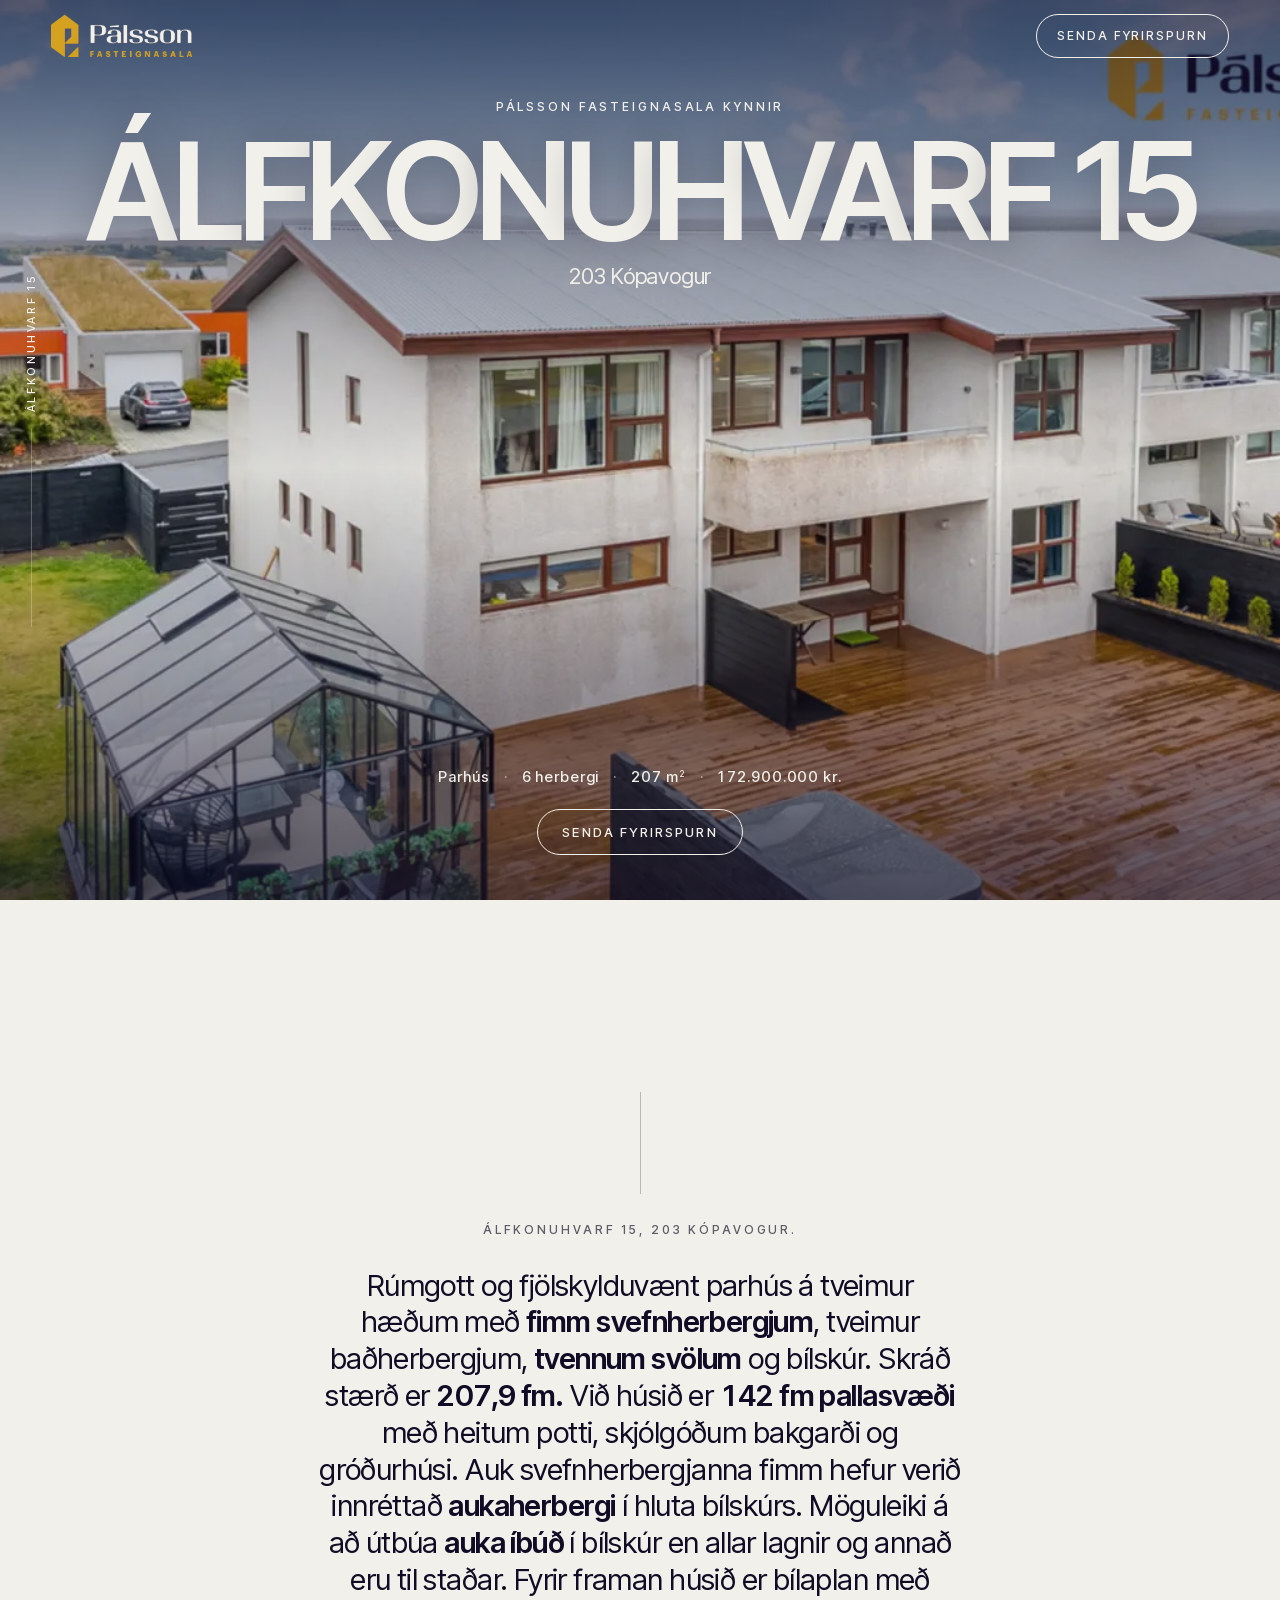
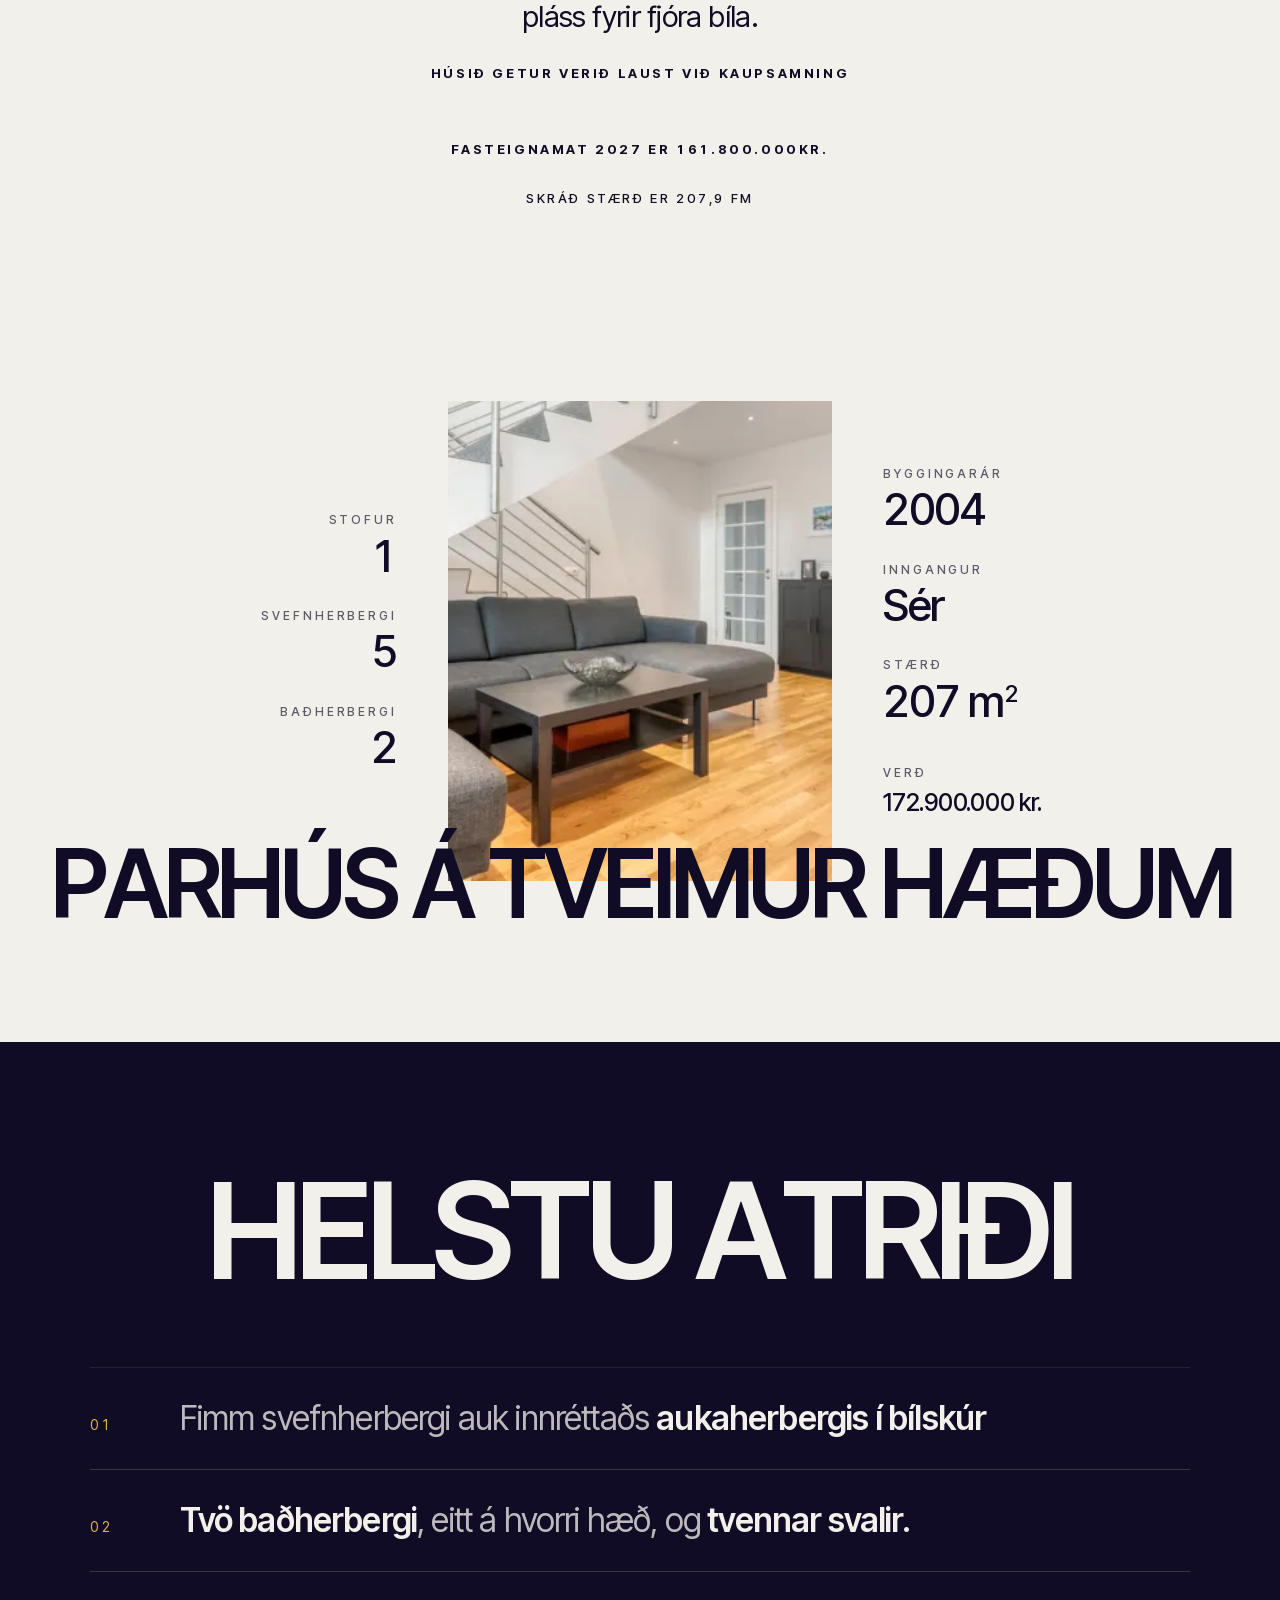
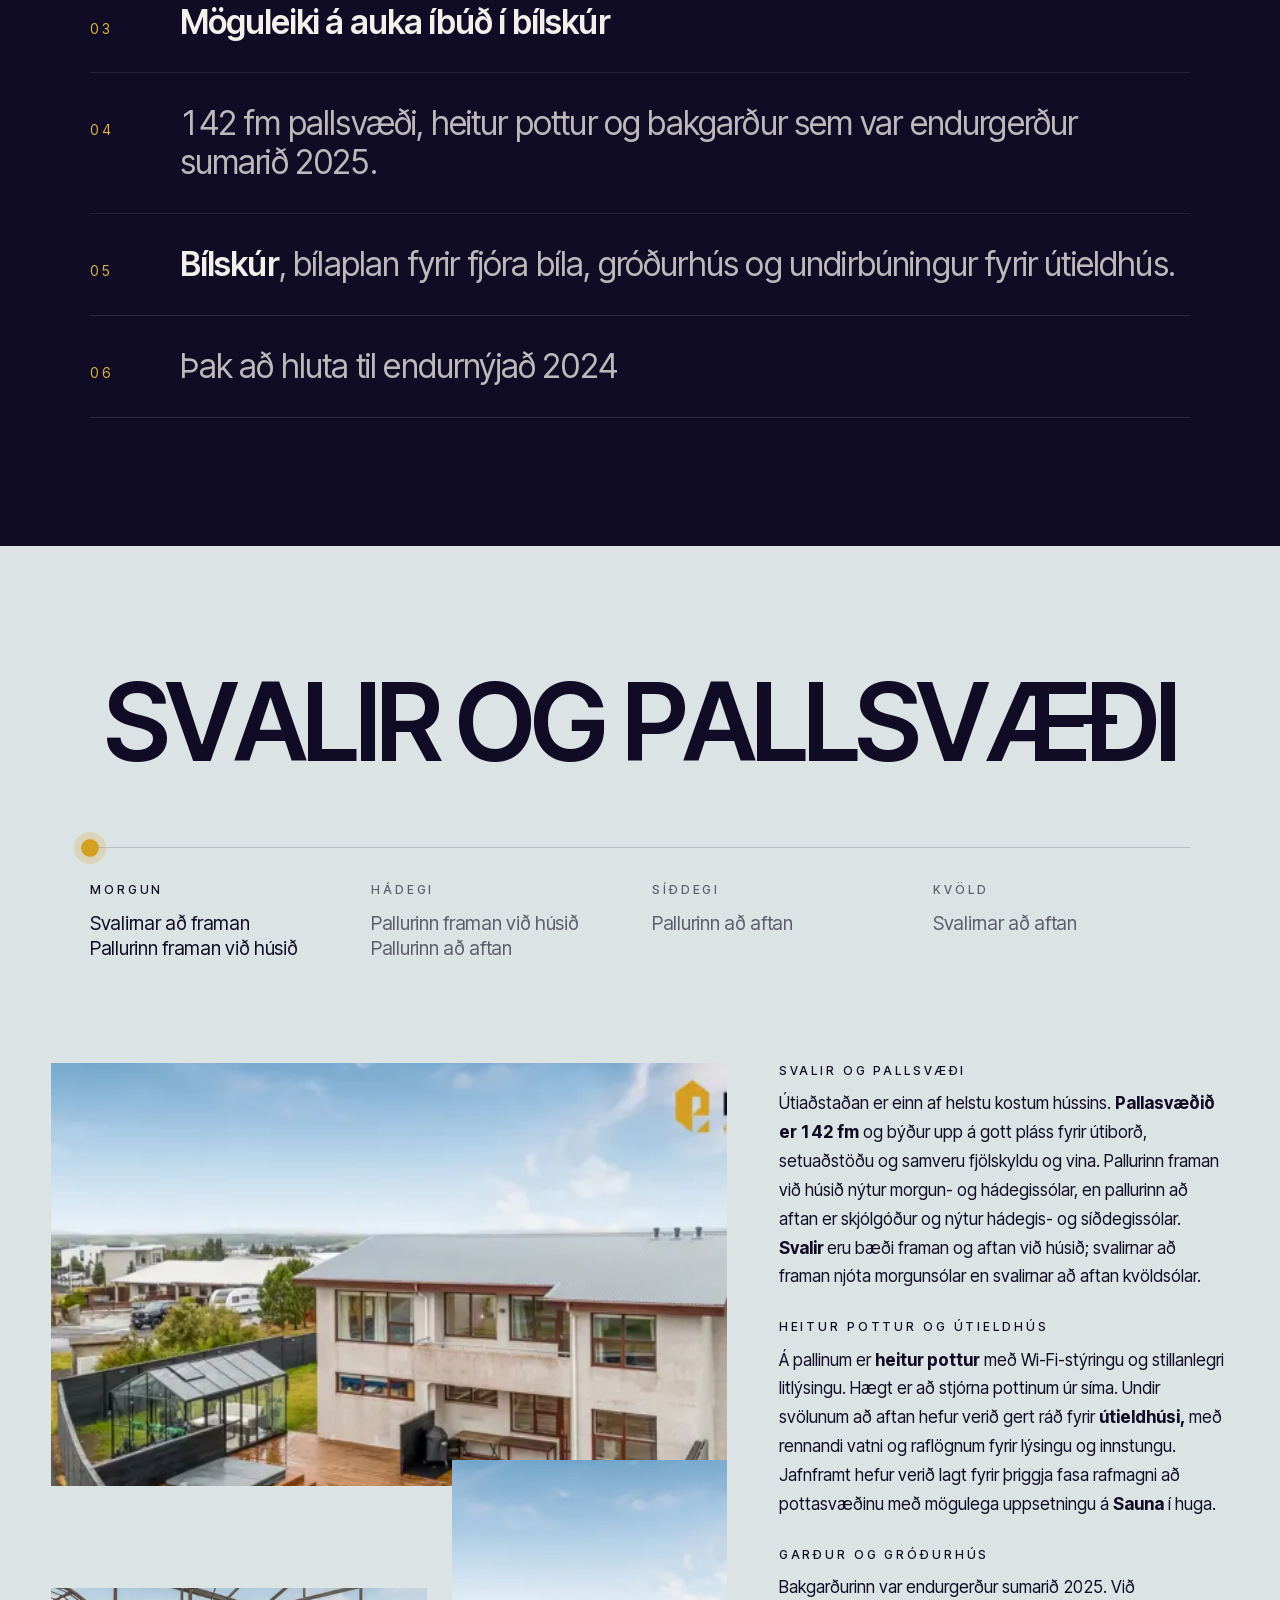
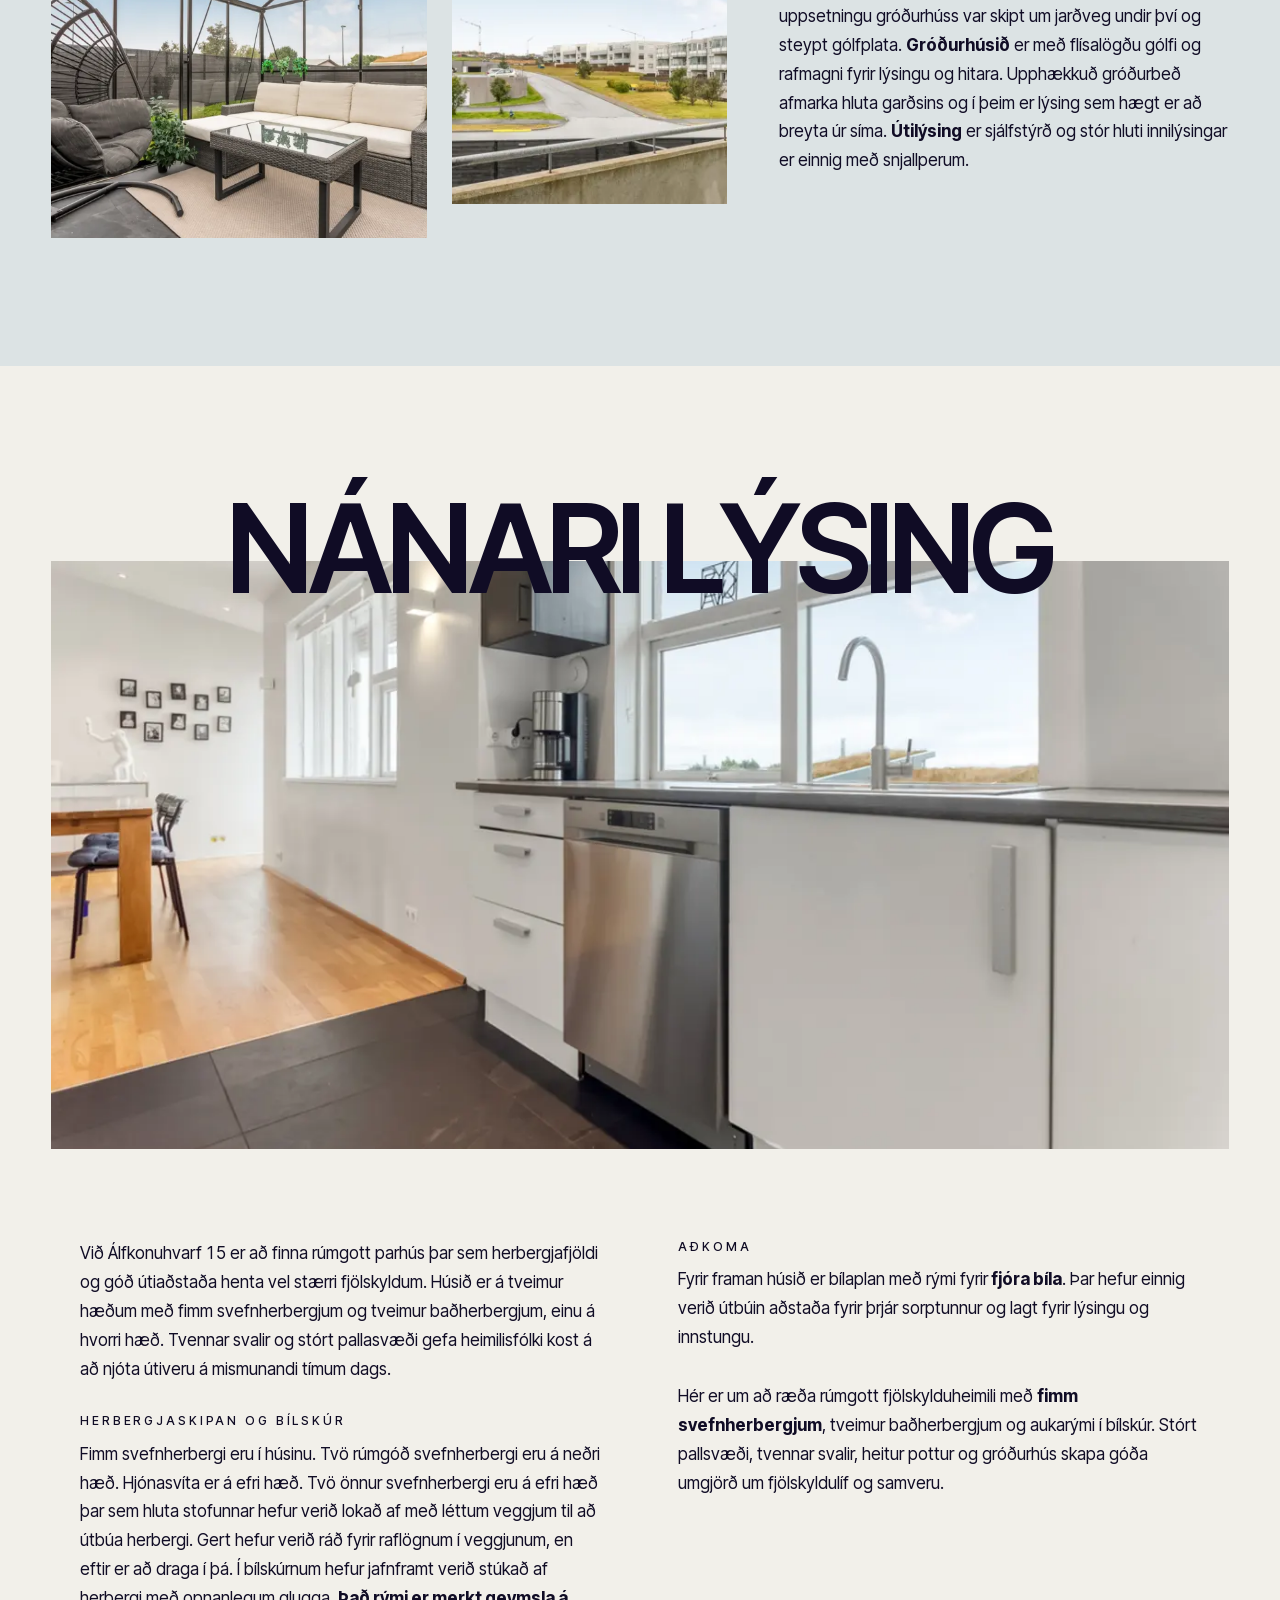
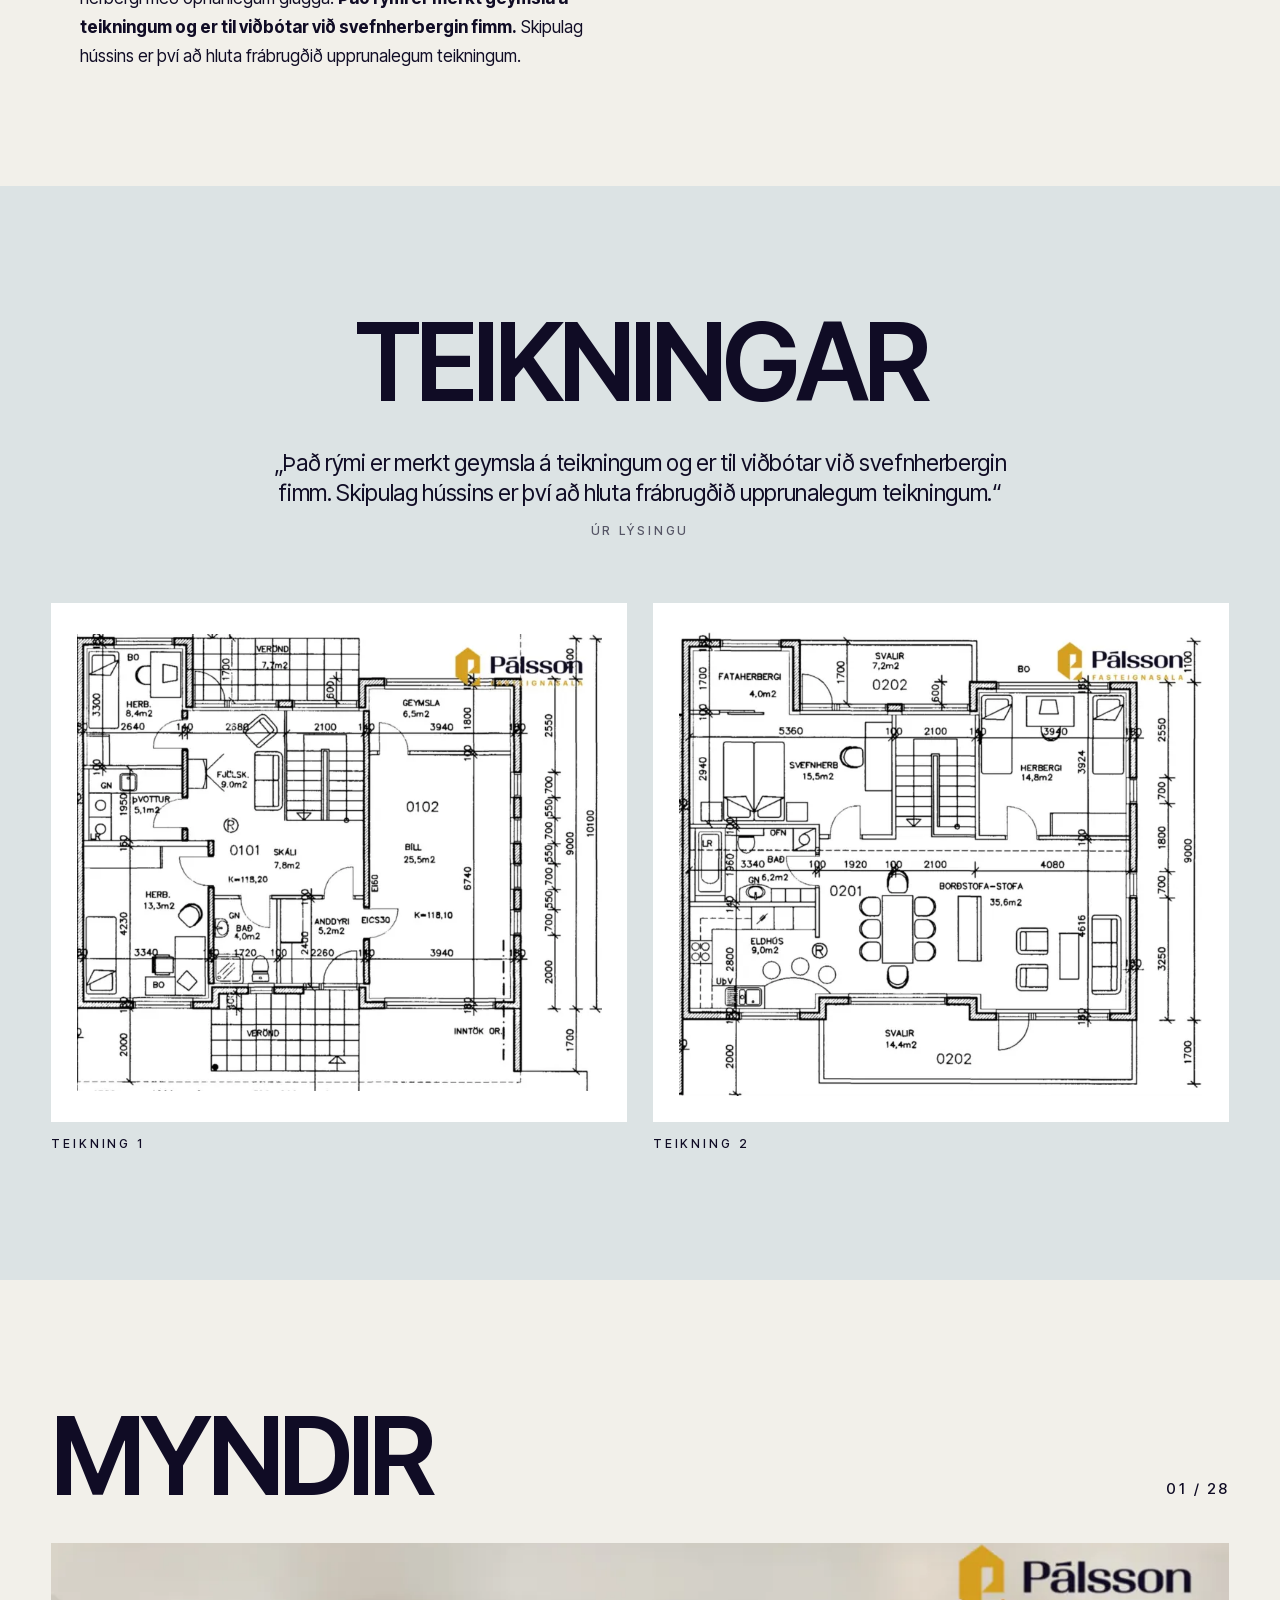
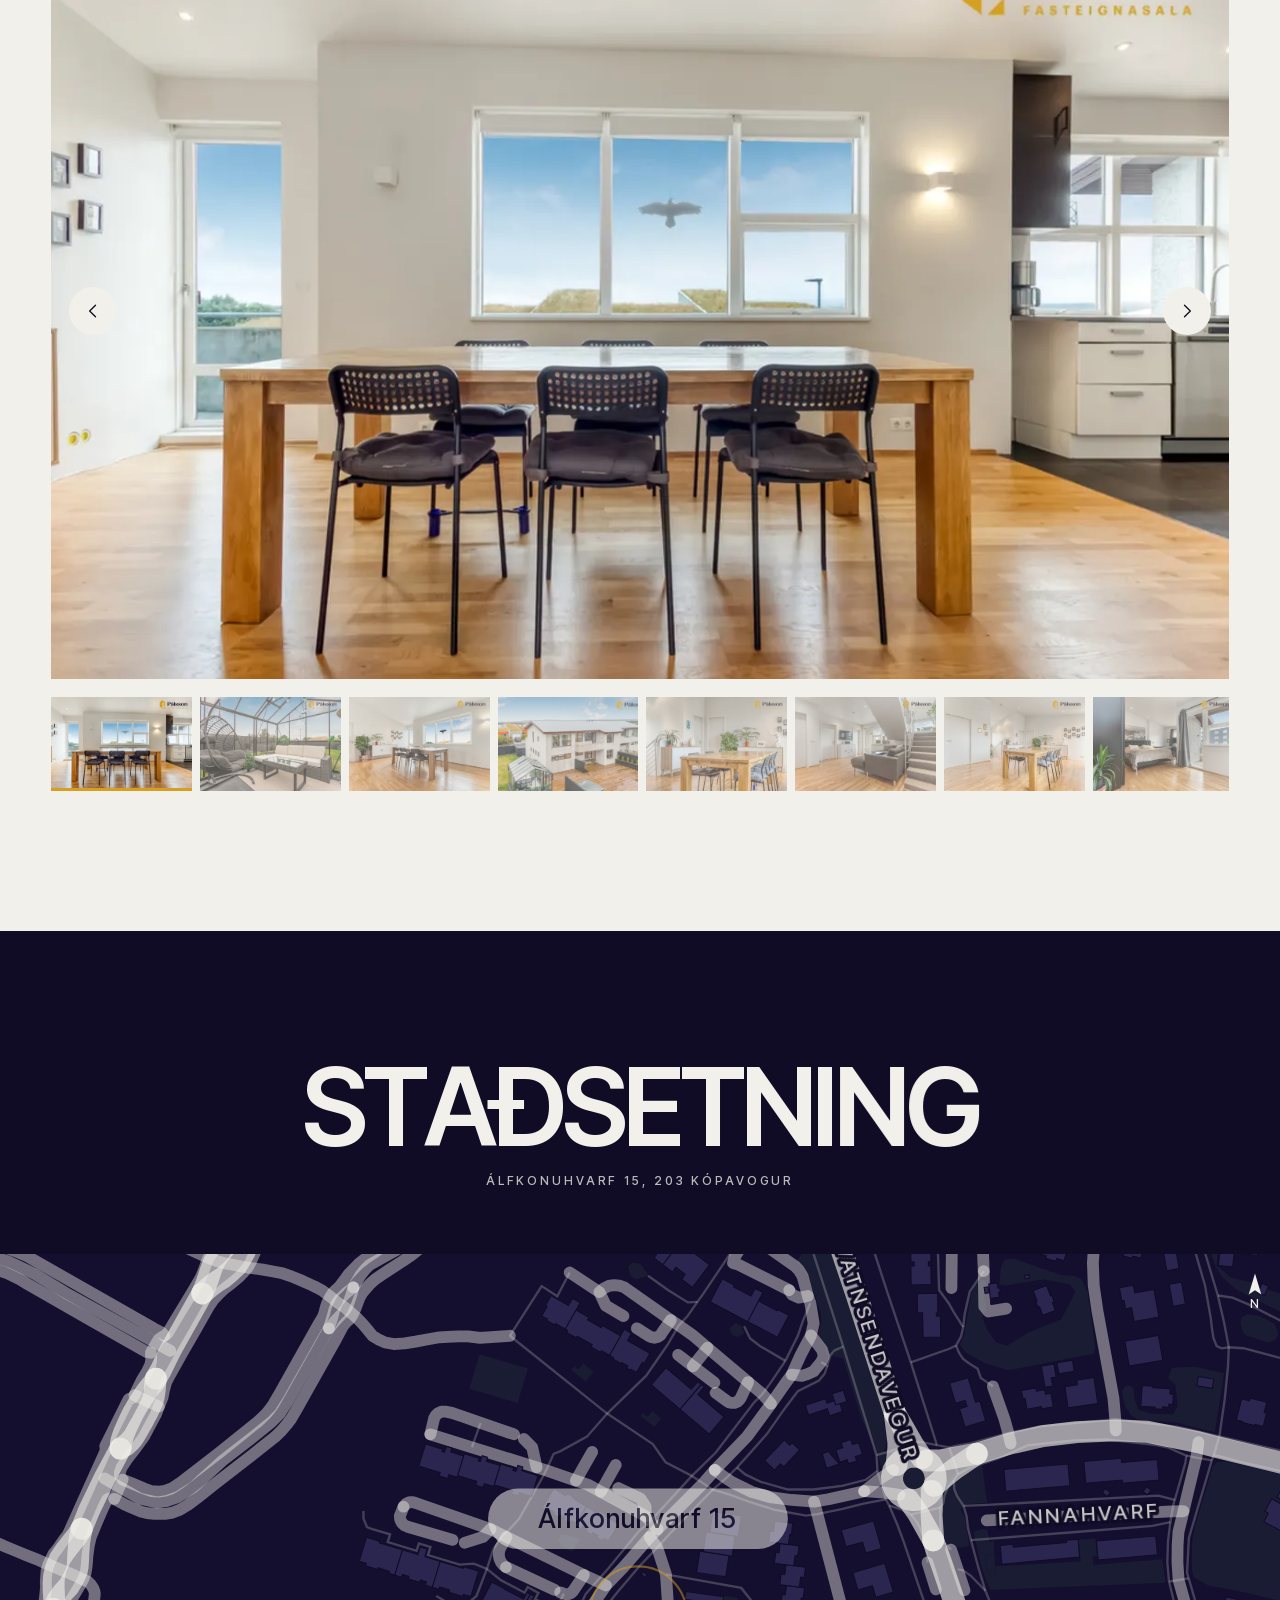
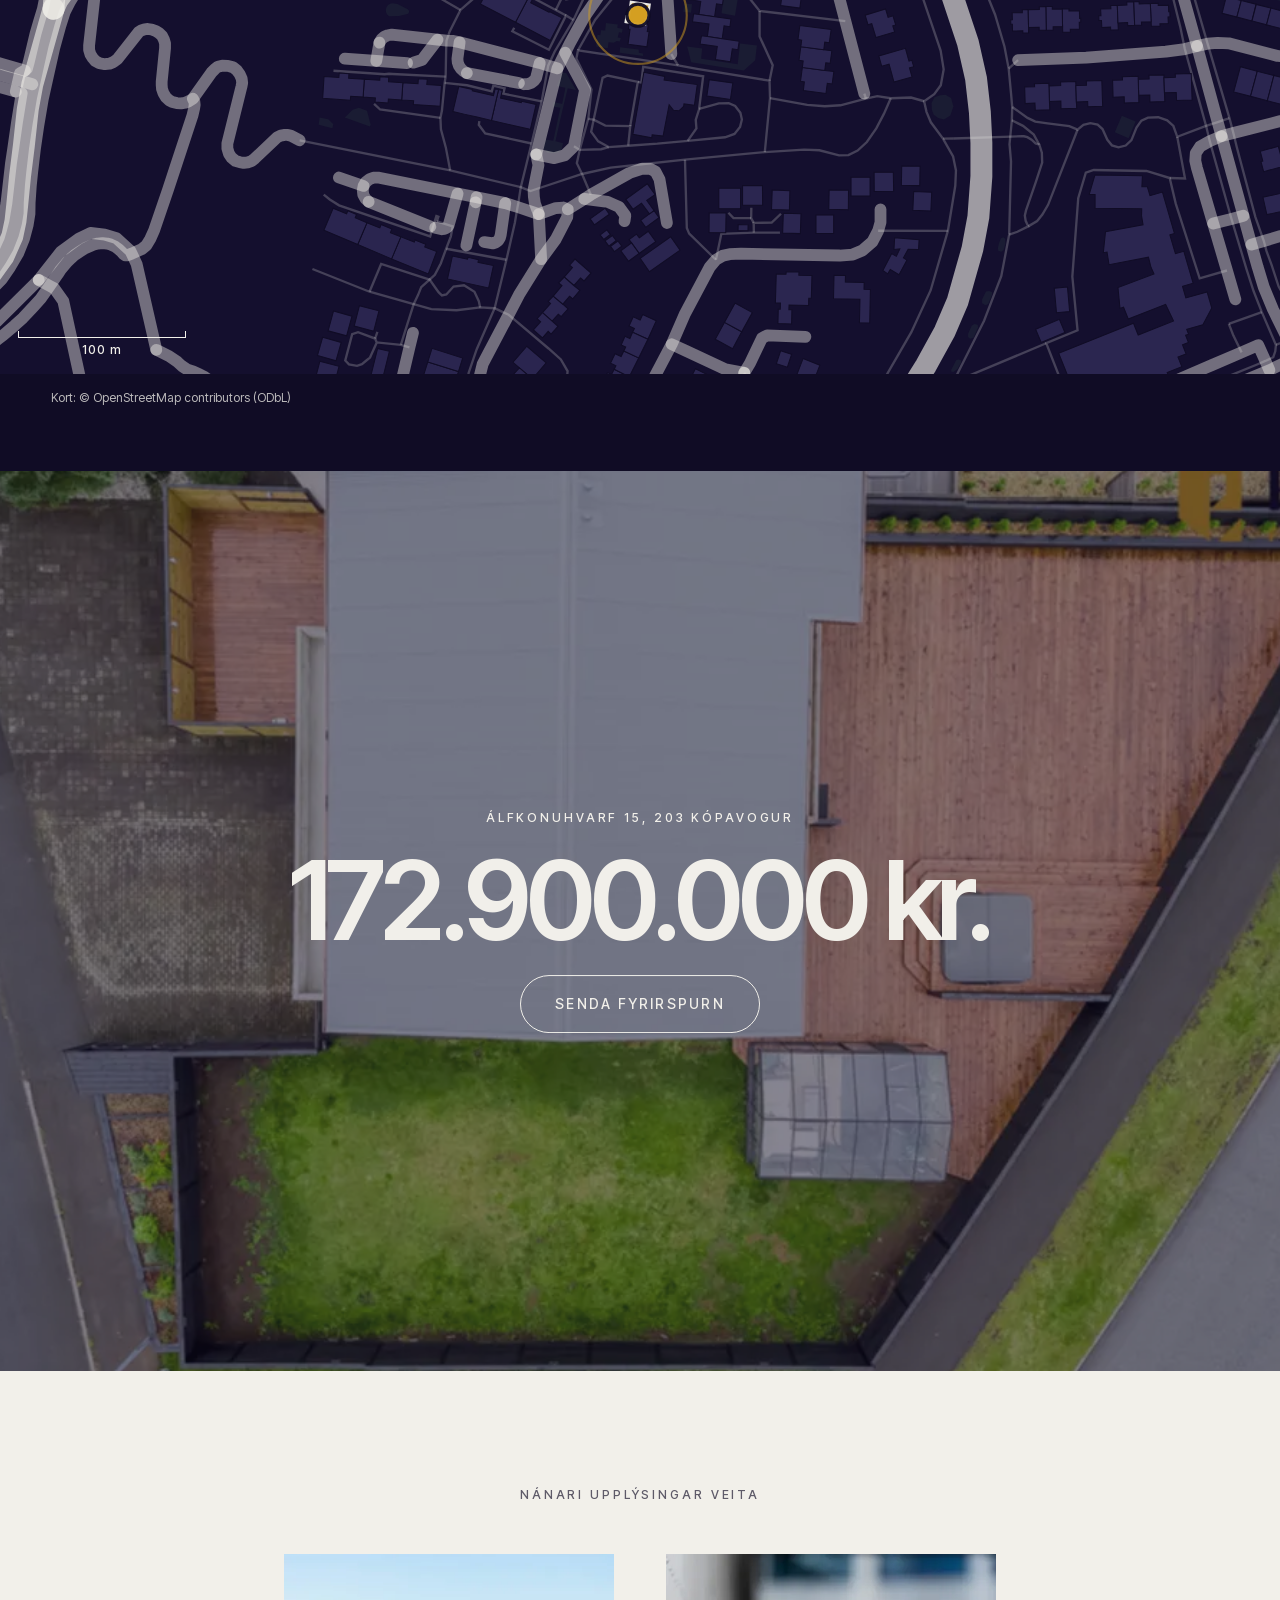
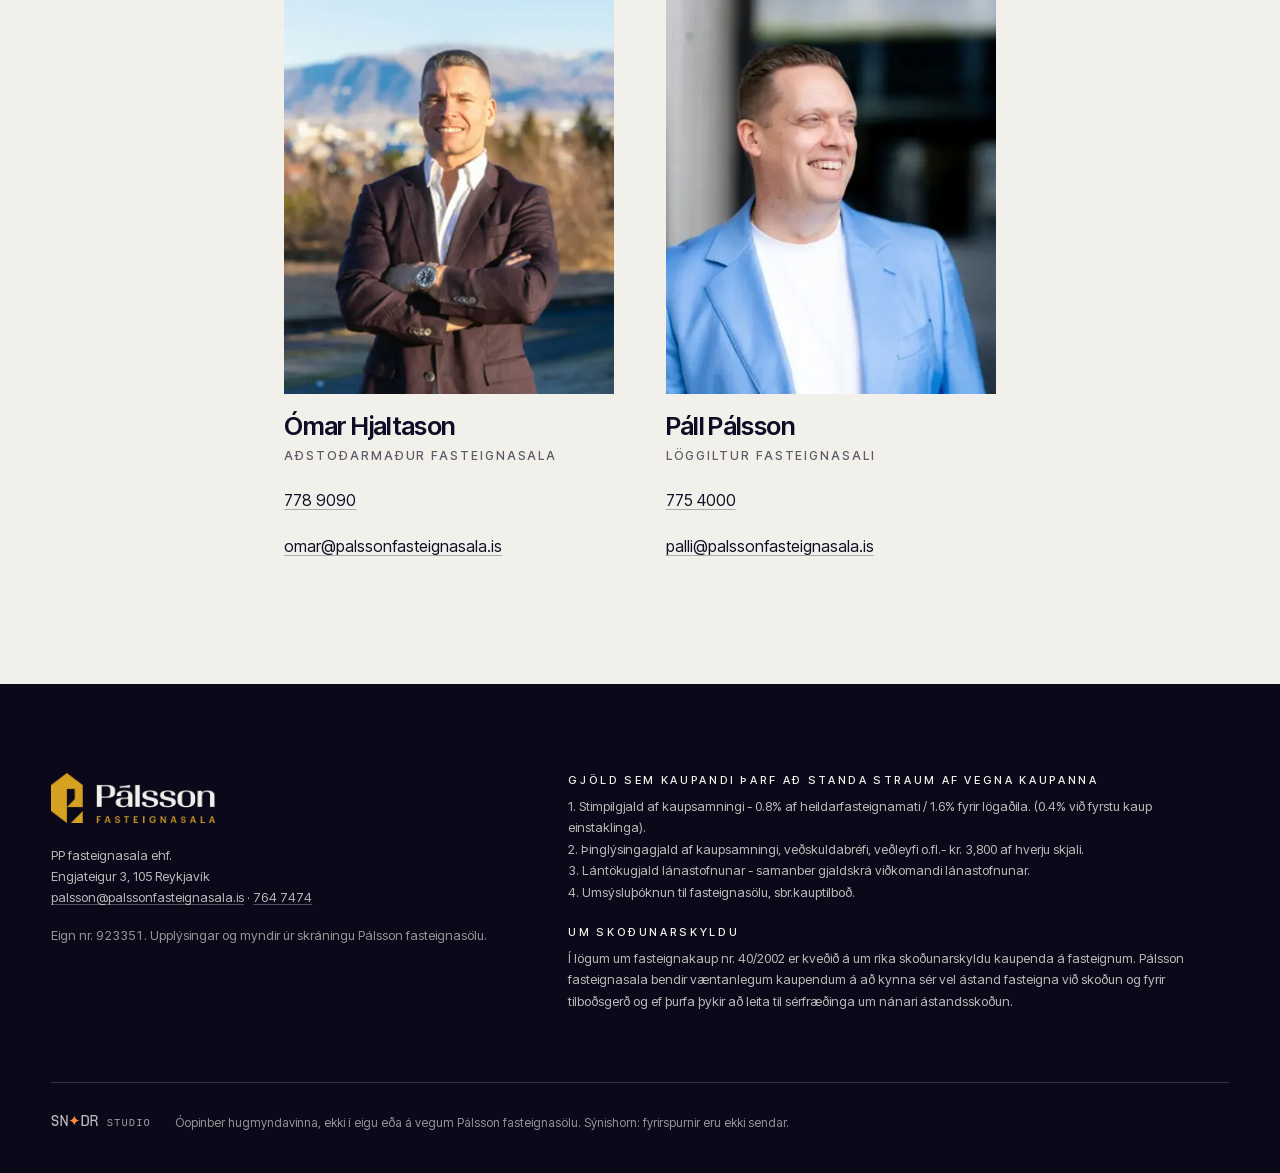
==== commit f38aa81c: "Deploy 41acad7 (noindex preview, listing 923351)" ====
--- a/index.html
+++ b/index.html
@@ -24,7 +24,7 @@
     set('key');
   }, true);
 })();(function(h){h.classList.replace('no-js','js');if(!matchMedia('(prefers-reduced-motion: reduce)').matches){h.classList.add('motion');setTimeout(function(){if(!h.classList.contains('ready'))h.classList.remove('motion')},4000)}})(document.documentElement);</script>
-<link rel="stylesheet" href="css/site.css?v=abd037b7a7">
+<link rel="stylesheet" href="css/site.css?v=37a0693bc5">
 <style>html[data-input="pointer"] :focus-visible:not(input):not(textarea):not(select):not([contenteditable="true"]) { outline: none; }
 /* a focus target that is only a container (a menu panel, a dialog, a drawer): never ring it */
 [tabindex="-1"]:focus { outline: none; }@font-face{font-family:'ProjektBlackbirdIS';src:url('fonts/ProjektBlackbirdIS.otf') format('opentype');font-weight:400;font-style:normal;font-display:swap}
@@ -290,6 +290,6 @@
 <script src="js/SplitText.min.js" defer></script>
 <script src="js/CustomEase.min.js" defer></script>
 <script src="js/lenis.min.js" defer></script>
-<script src="js/site.js?v=abd037b7a7" defer></script>
+<script src="js/site.js?v=37a0693bc5" defer></script>
 </body>
 </html>
--- a/css/site.css
+++ b/css/site.css
@@ -335,6 +335,8 @@
   .ep-person__contact{font-size:14px}
   .ep-foot__grid{grid-template-columns:1fr}
   .ep-enq{padding:0 0 var(--kb,0px);place-items:end stretch}
+  /* the strip under the lifted card (behind Safari's URL pill and keyboard bar) continues the sheet, never the page */
+  .ep-enq::after{content:'';position:absolute;left:0;right:0;bottom:0;height:var(--kb,0px);background:var(--frost);pointer-events:none}
   .ep-enq__card{grid-template-columns:1fr;max-height:min(92svh,calc(var(--vvh,100svh) - 8px));padding:56px 22px calc(28px + env(safe-area-inset-bottom));gap:22px;transform-origin:50% 100%}
   .ep-enq__div{display:none}
   .ep-enq__side{align-self:start}
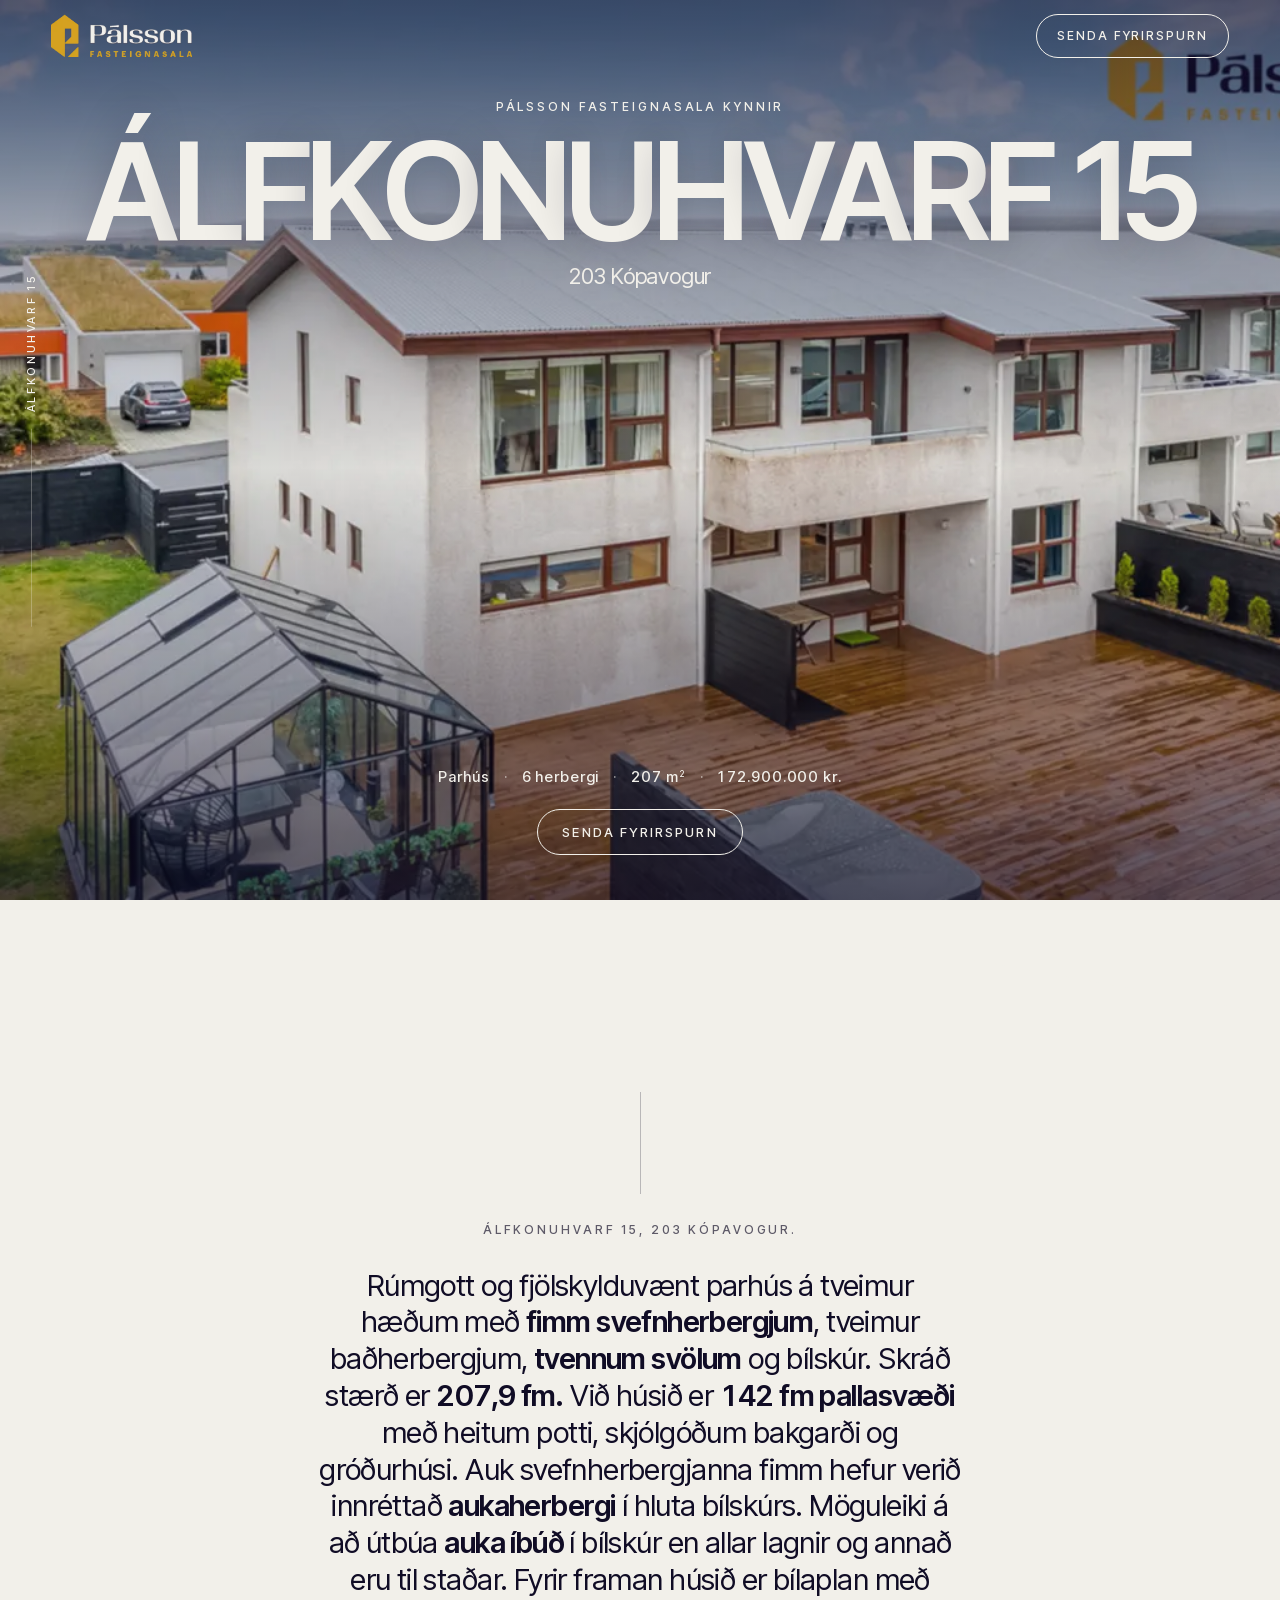
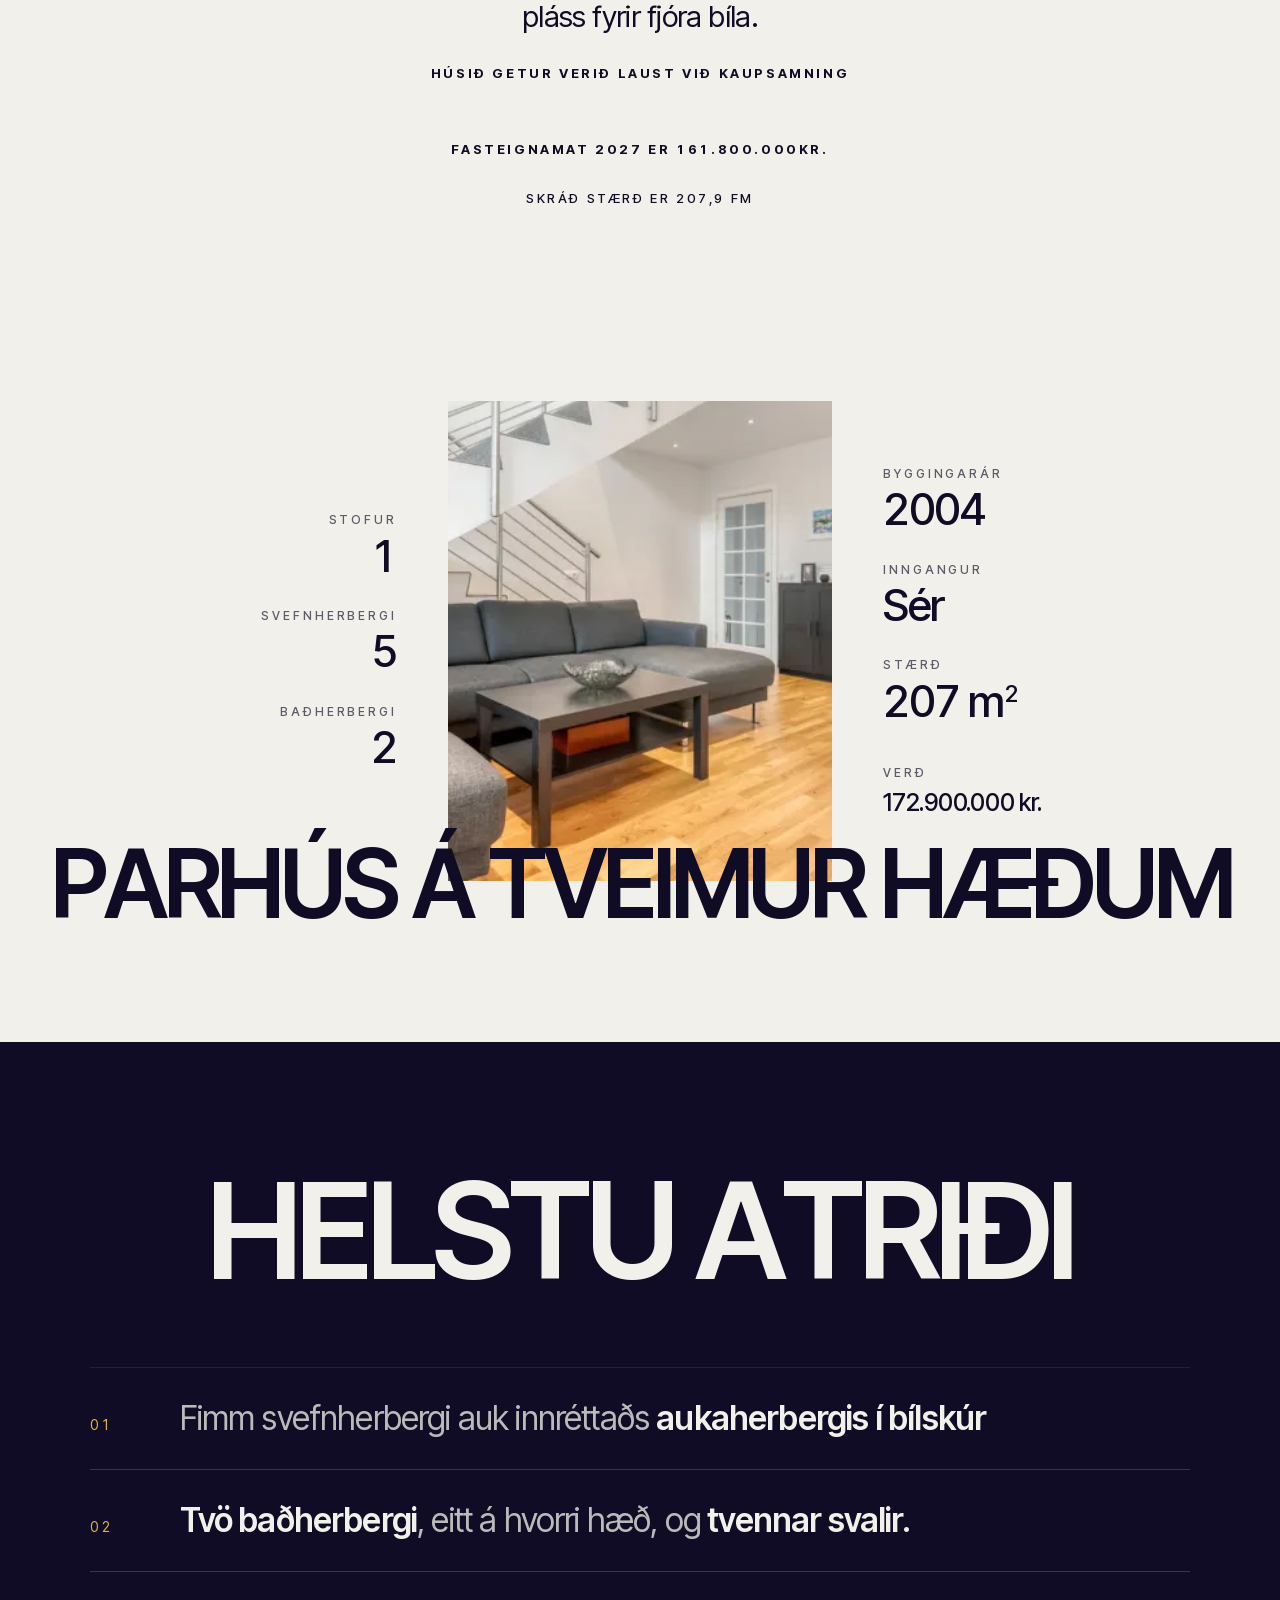
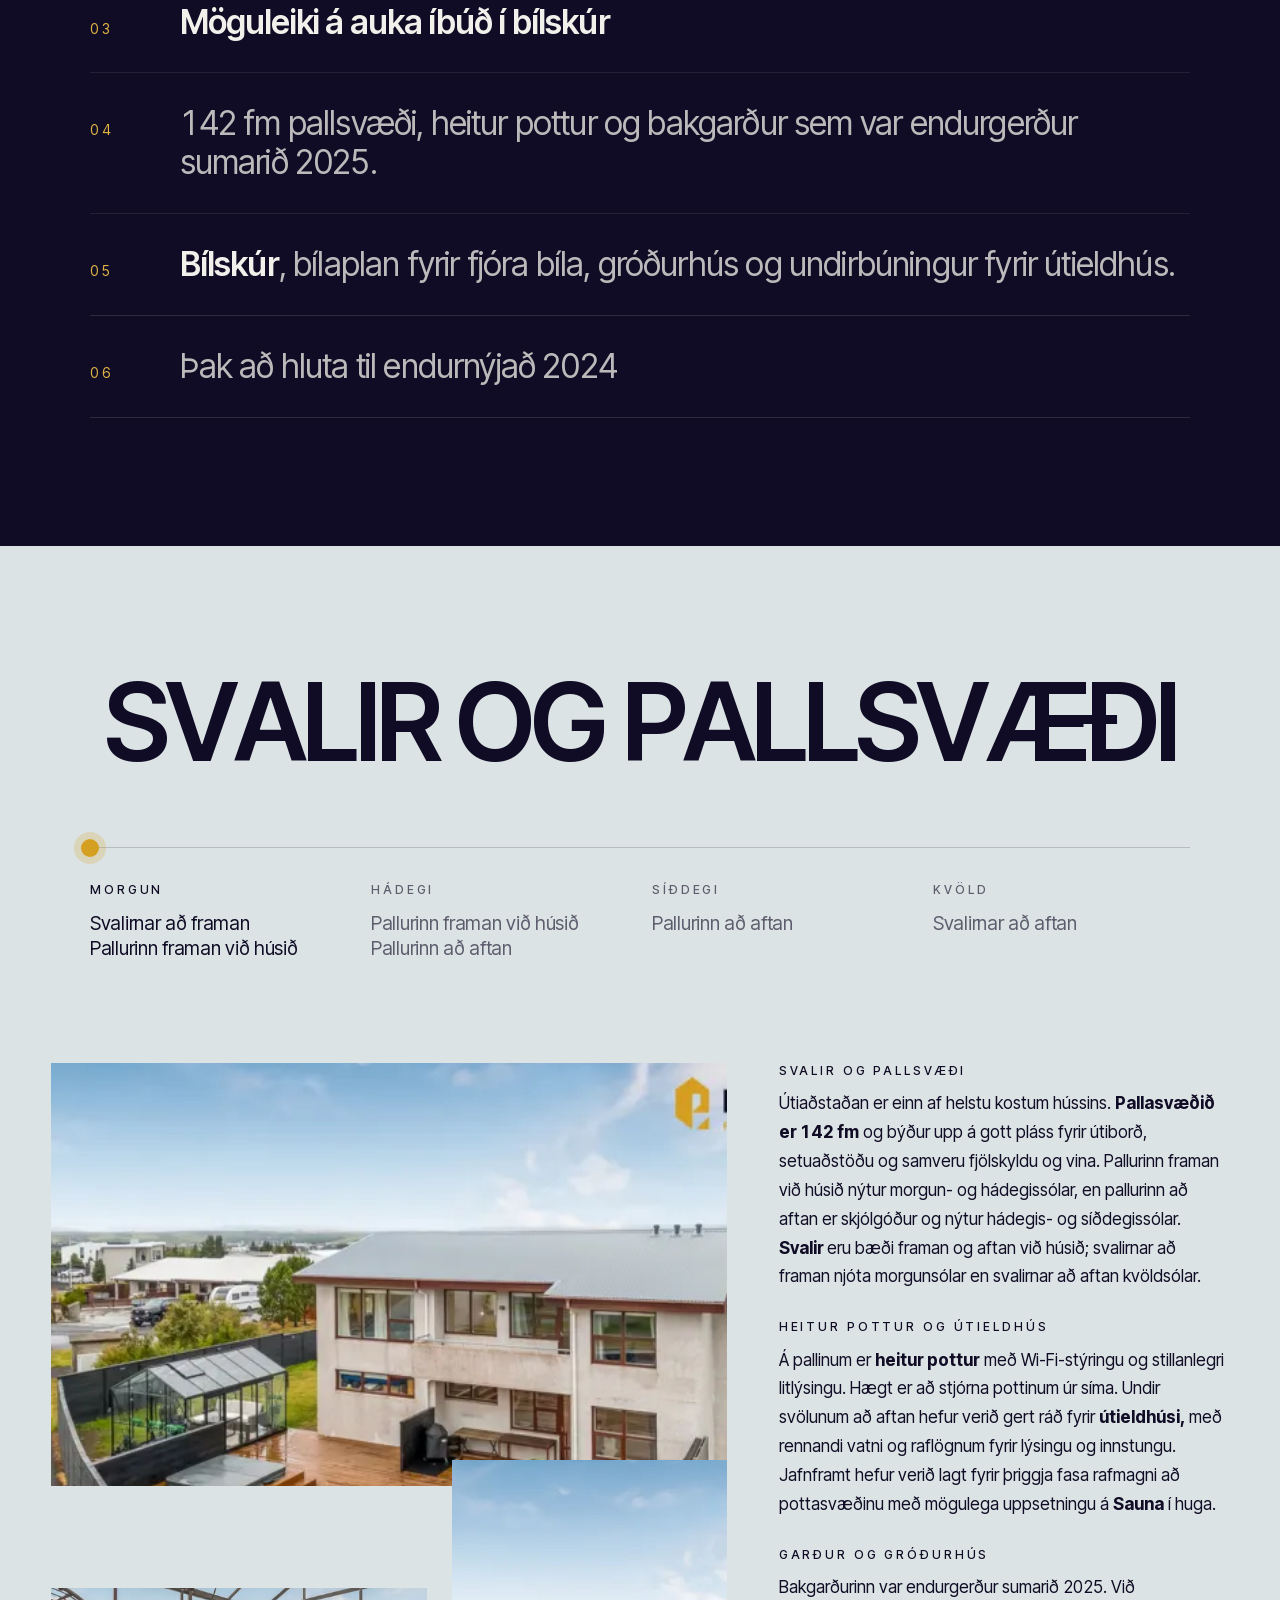
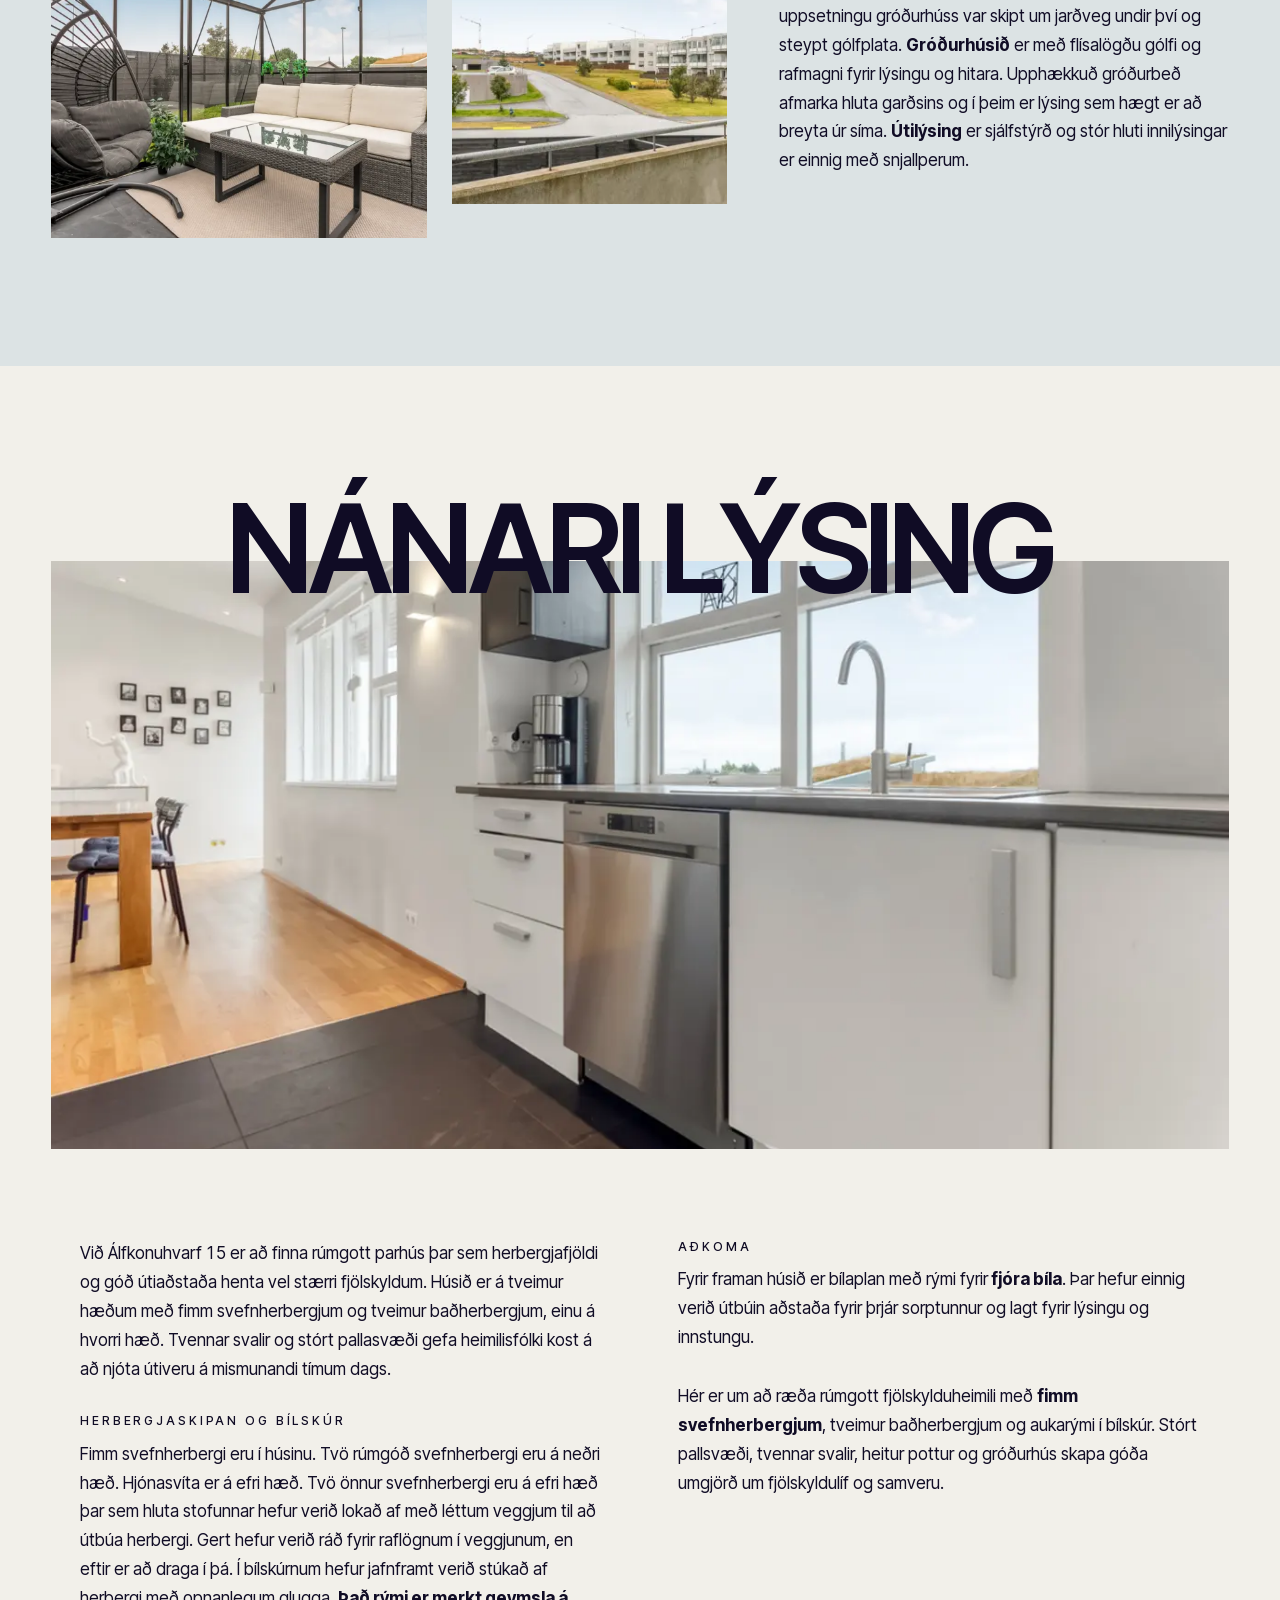
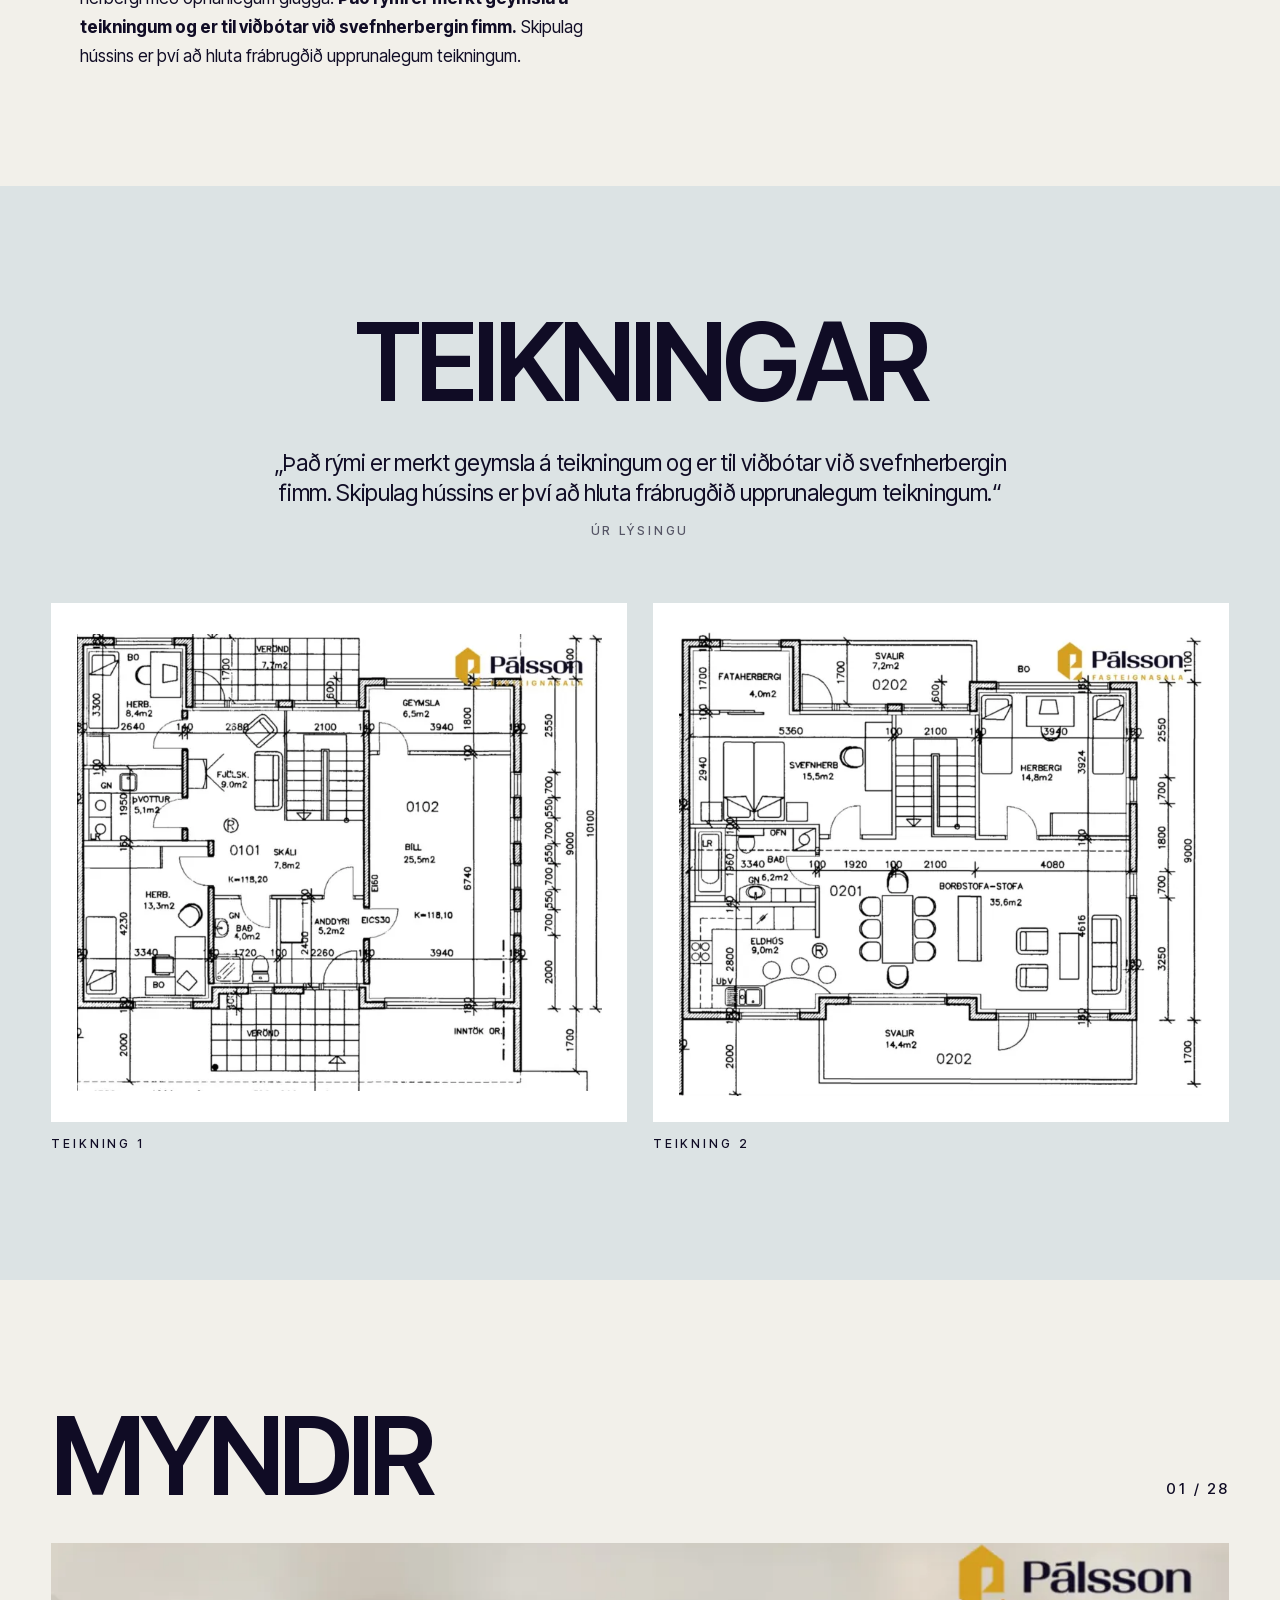
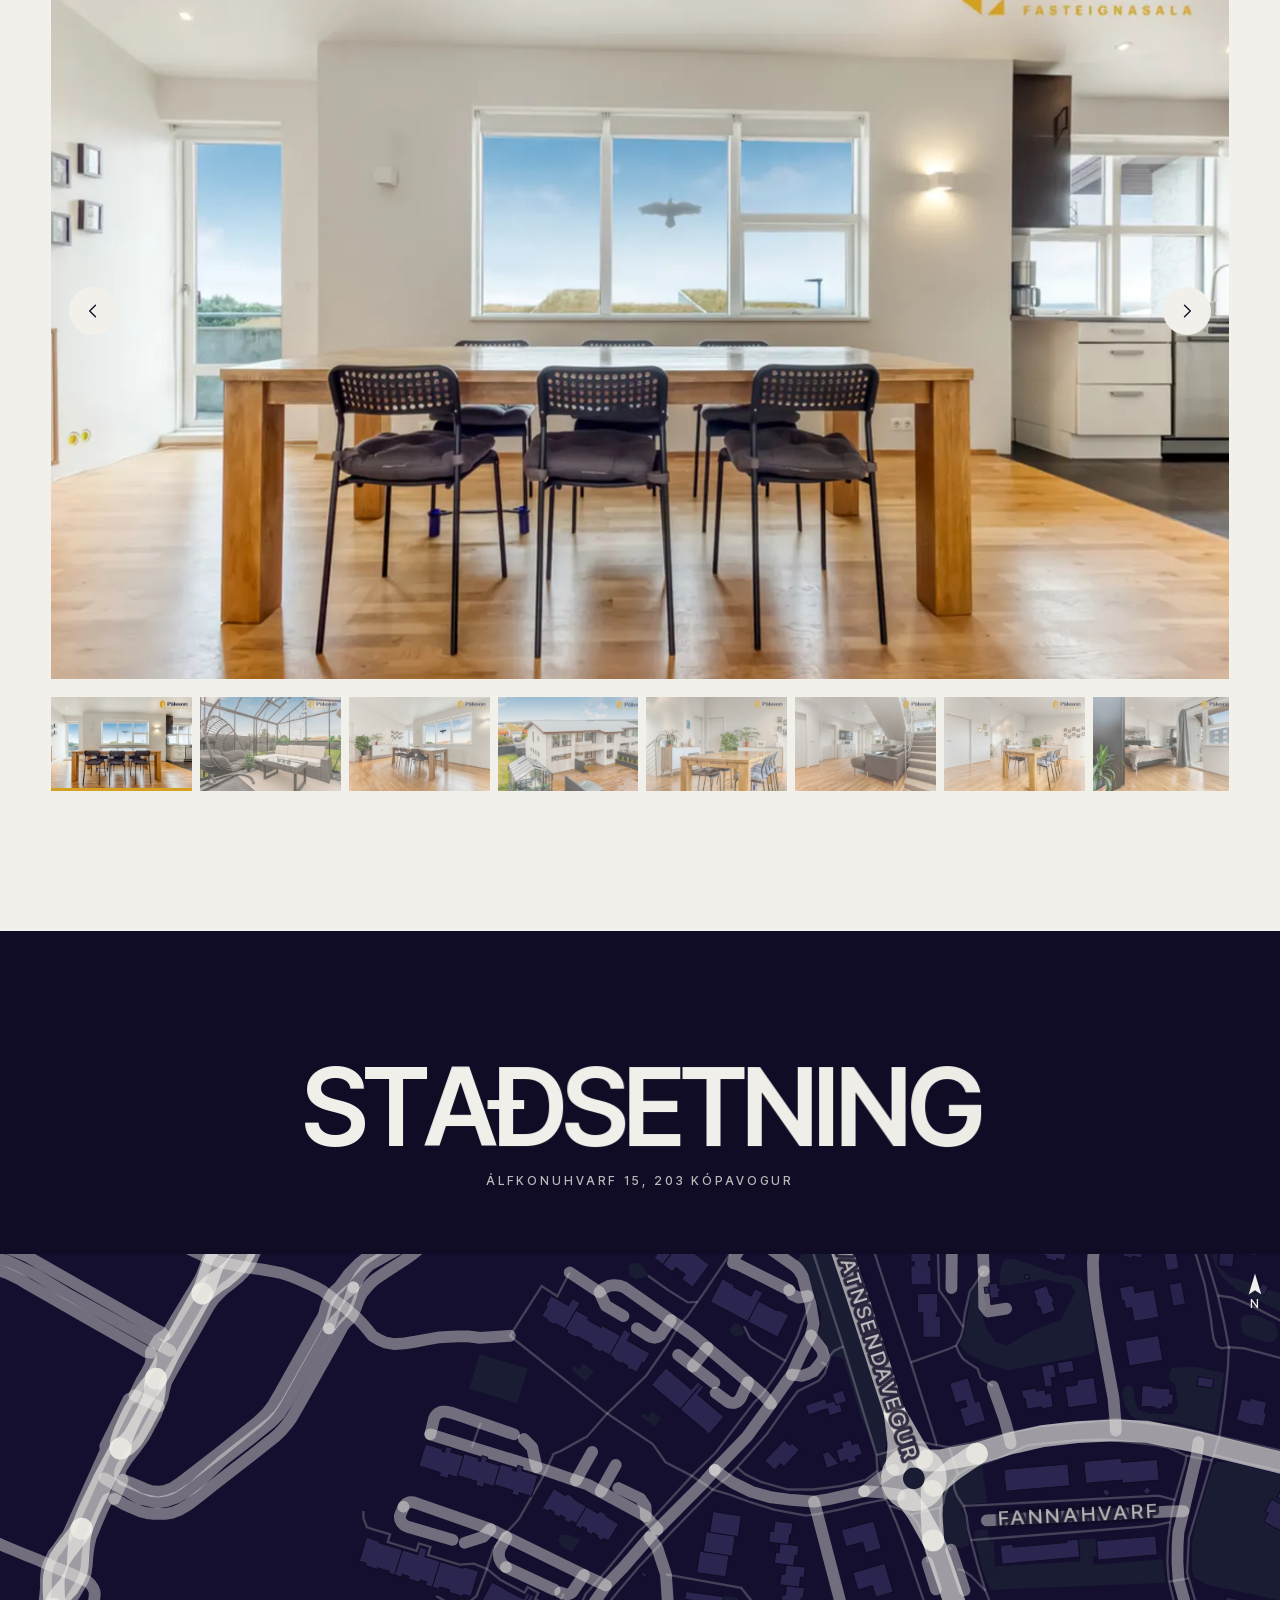
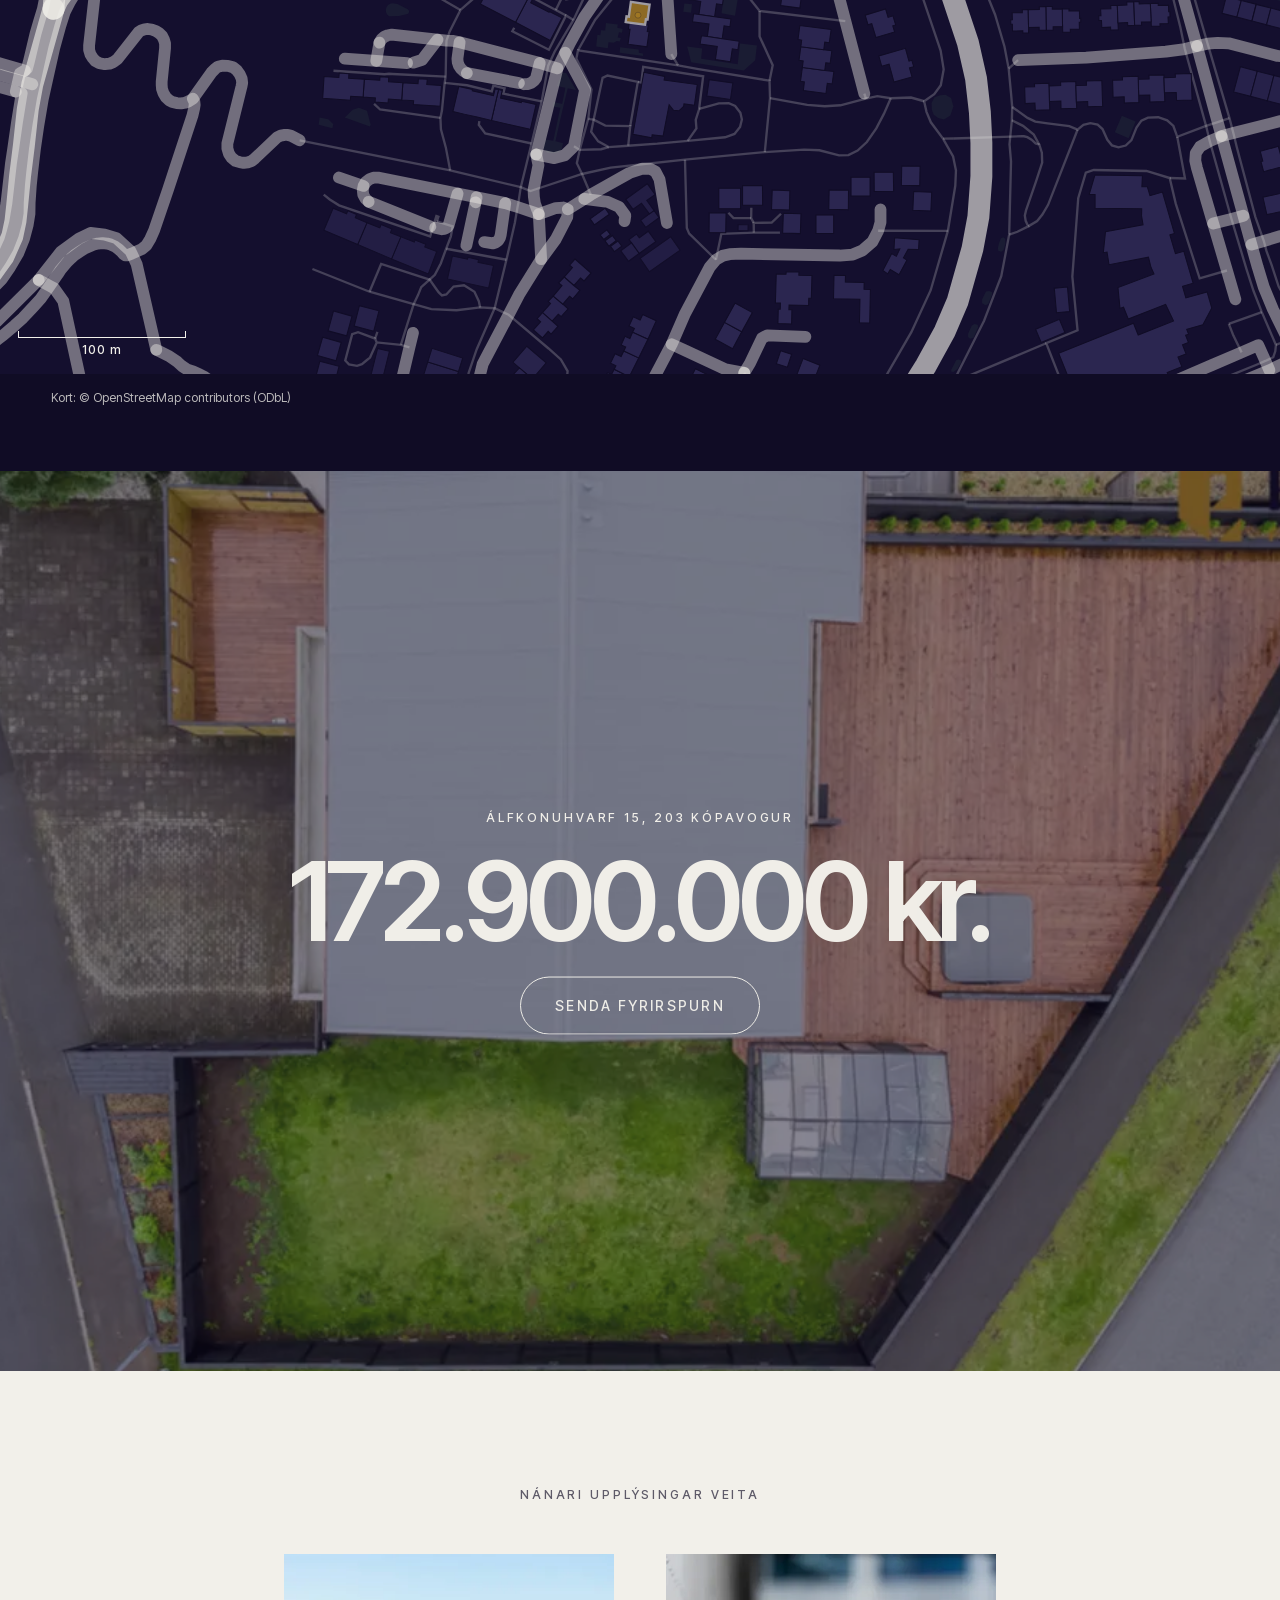
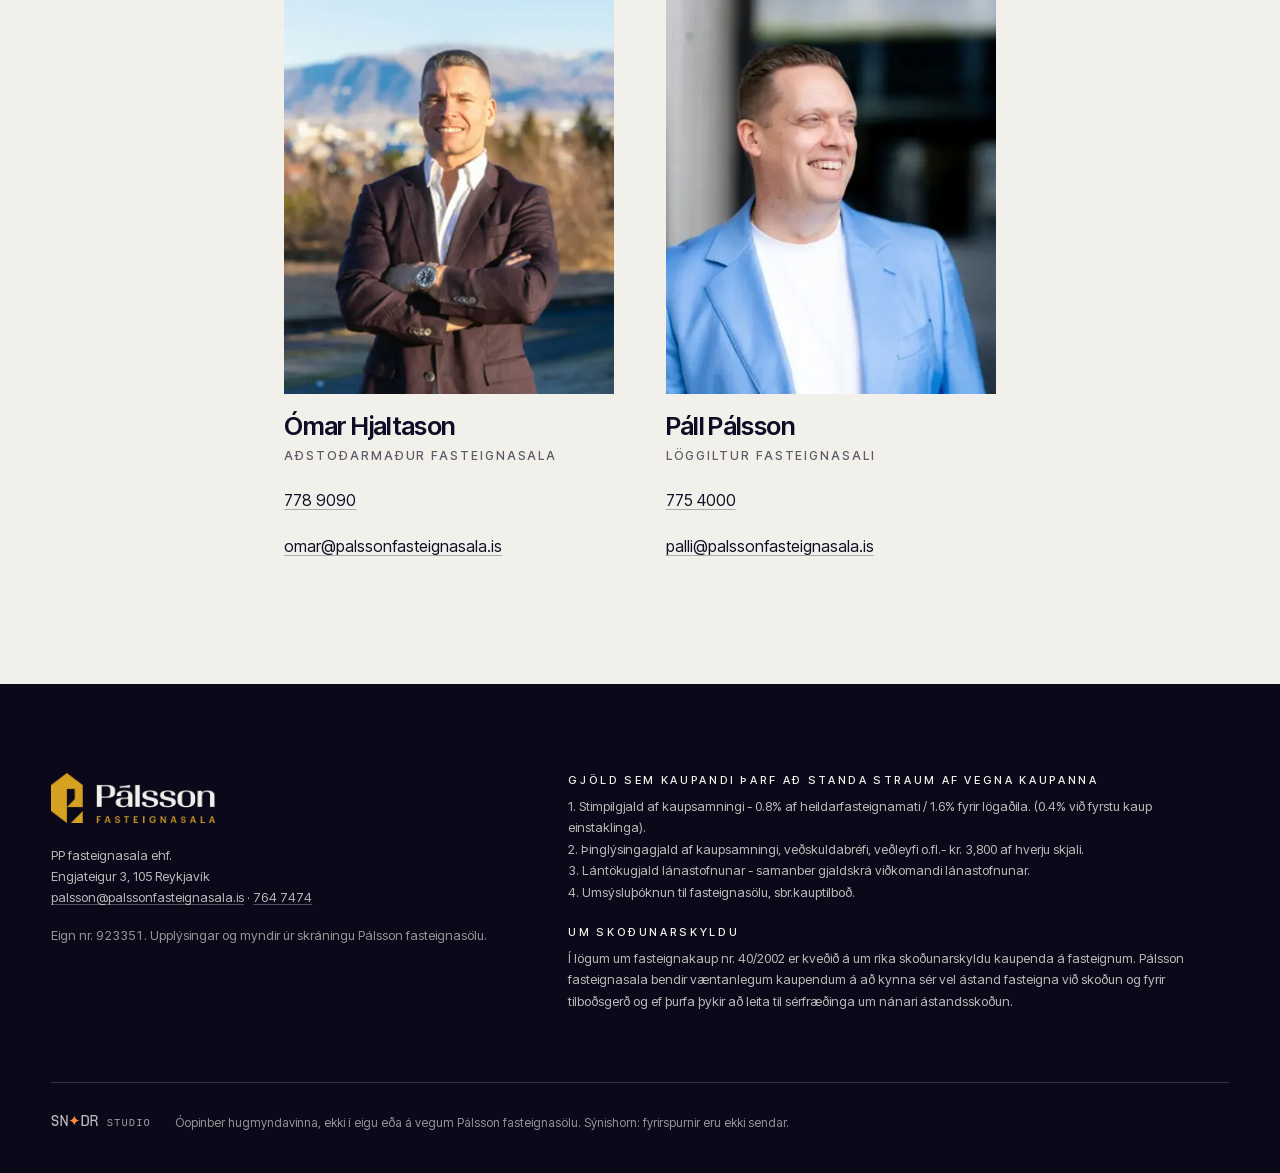
==== commit de4255b2: "Deploy da84414 (noindex preview, listing 923351)" ====
--- a/index.html
+++ b/index.html
@@ -24,7 +24,7 @@
     set('key');
   }, true);
 })();(function(h){h.classList.replace('no-js','js');if(!matchMedia('(prefers-reduced-motion: reduce)').matches){h.classList.add('motion');setTimeout(function(){if(!h.classList.contains('ready'))h.classList.remove('motion')},4000)}})(document.documentElement);</script>
-<link rel="stylesheet" href="css/site.css?v=37a0693bc5">
+<link rel="stylesheet" href="css/site.css?v=59c3ecf3b1">
 <style>html[data-input="pointer"] :focus-visible:not(input):not(textarea):not(select):not([contenteditable="true"]) { outline: none; }
 /* a focus target that is only a container (a menu panel, a dialog, a drawer): never ring it */
 [tabindex="-1"]:focus { outline: none; }@font-face{font-family:'ProjektBlackbirdIS';src:url('fonts/ProjektBlackbirdIS.otf') format('opentype');font-weight:400;font-style:normal;font-display:swap}
@@ -290,6 +290,6 @@
 <script src="js/SplitText.min.js" defer></script>
 <script src="js/CustomEase.min.js" defer></script>
 <script src="js/lenis.min.js" defer></script>
-<script src="js/site.js?v=37a0693bc5" defer></script>
+<script src="js/site.js?v=59c3ecf3b1" defer></script>
 </body>
 </html>
--- a/css/site.css
+++ b/css/site.css
@@ -336,7 +336,7 @@
   .ep-foot__grid{grid-template-columns:1fr}
   .ep-enq{padding:0 0 var(--kb,0px);place-items:end stretch}
   /* the strip under the lifted card (behind Safari's URL pill and keyboard bar) continues the sheet, never the page */
-  .ep-enq::after{content:'';position:absolute;left:0;right:0;bottom:0;height:var(--kb,0px);background:var(--frost);pointer-events:none}
+  .ep-enq::after{content:'';position:absolute;left:0;right:0;bottom:-50vh;height:calc(var(--kb,0px) + 50vh);background:var(--frost);pointer-events:none}
   .ep-enq__card{grid-template-columns:1fr;max-height:min(92svh,calc(var(--vvh,100svh) - 8px));padding:56px 22px calc(28px + env(safe-area-inset-bottom));gap:22px;transform-origin:50% 100%}
   .ep-enq__div{display:none}
   .ep-enq__side{align-self:start}
